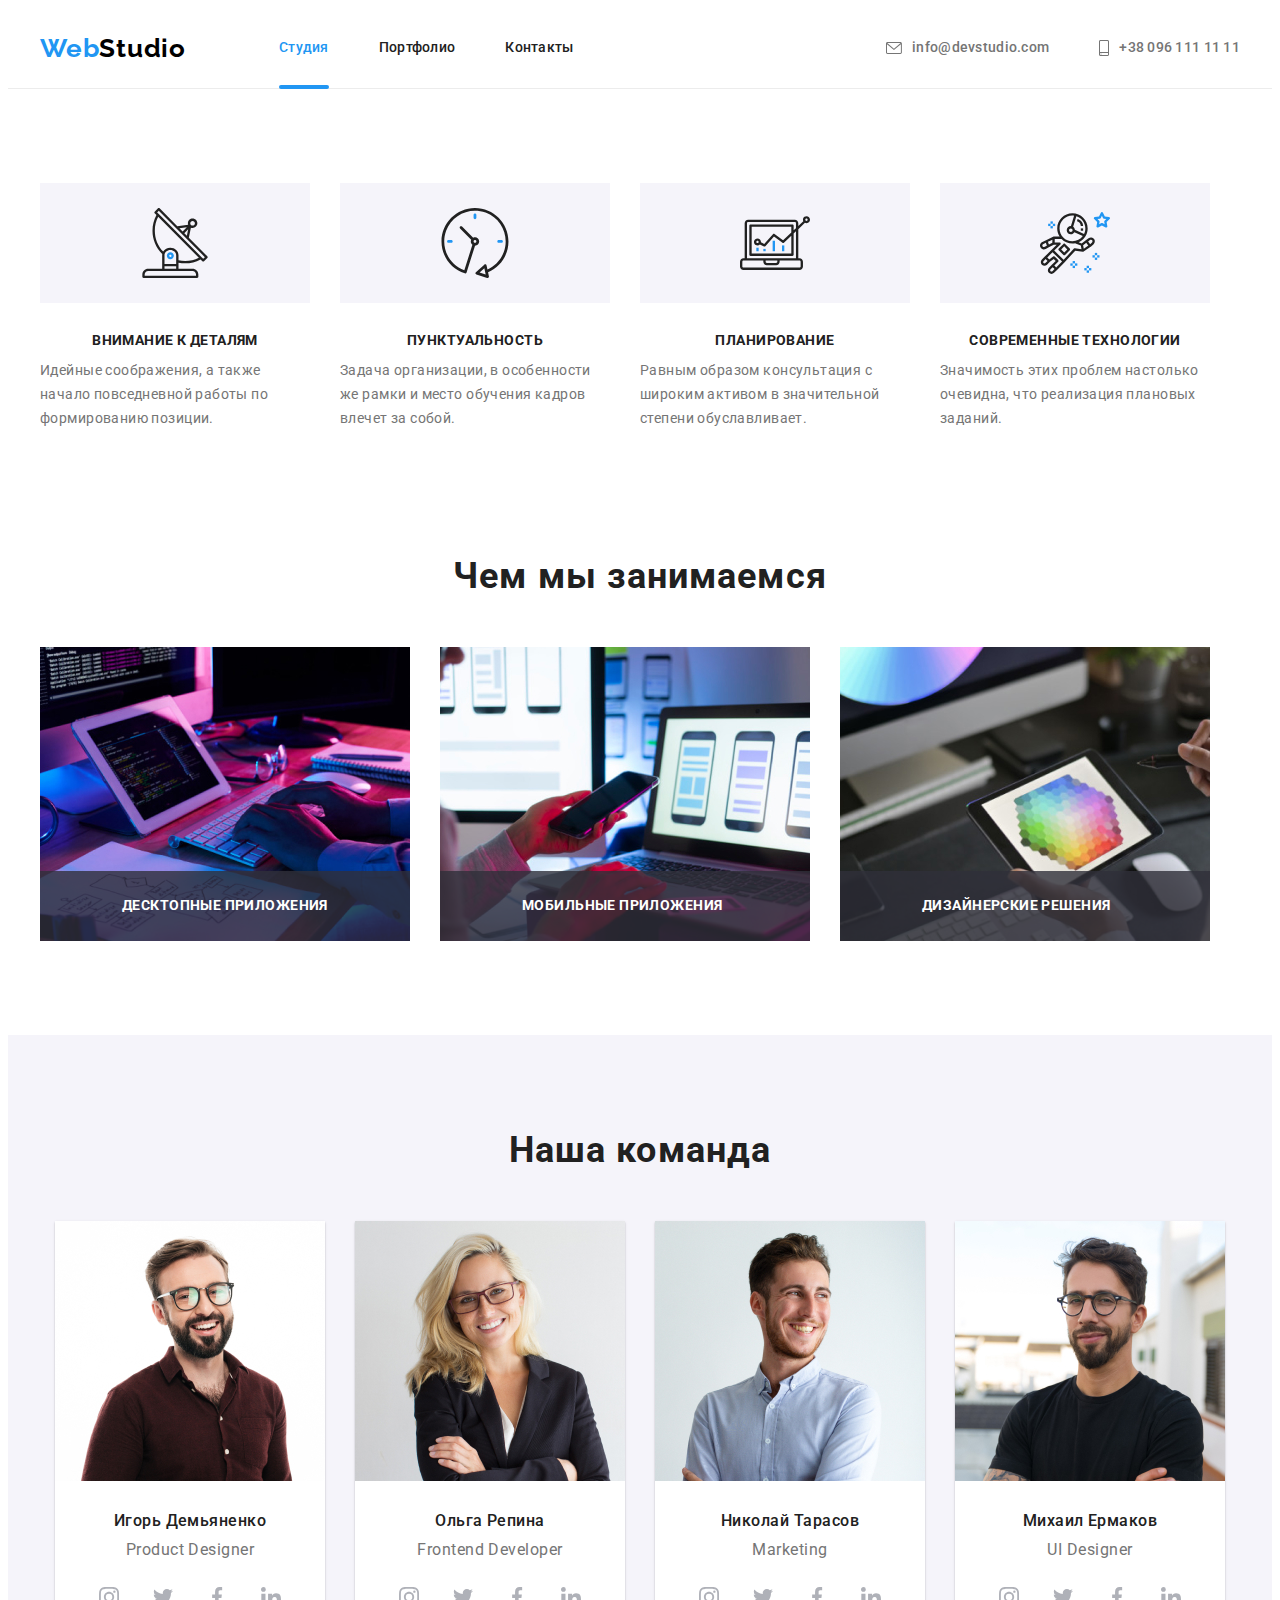
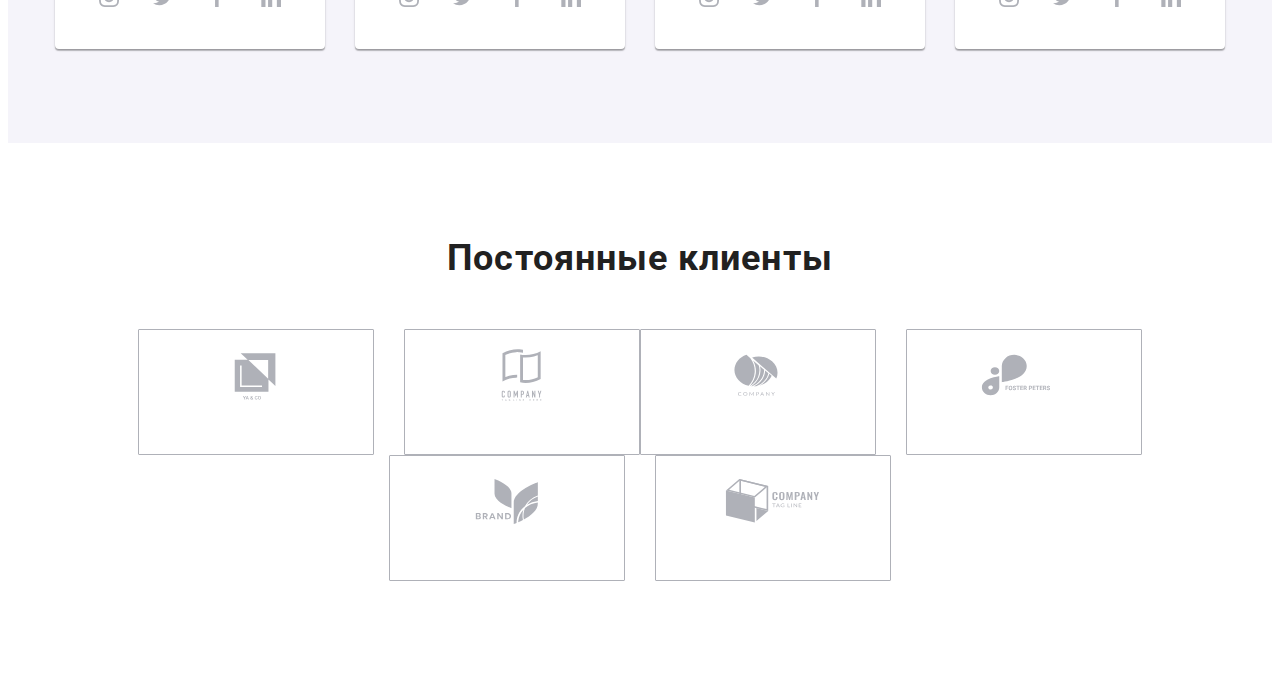
==== index.html @ 305ff162 "Адаптую секцію regular-customers" ====
<!DOCTYPE html>
<html lang="ru">
  <head>
    <meta charset="UTF-8" />
    <meta http-equiv="X-UA-Compatible" content="IE=edge" />
    <meta name="viewport" content="width=device-width, initial-scale=1.0" />
    <title>Студия</title>

    <!--Fonts-->
    <link rel="preconnect" href="https://fonts.googleapis.com" />
    <link rel="preconnect" href="https://fonts.gstatic.com" crossorigin />
    <link
      href="https://fonts.googleapis.com/css2?family=Raleway:wght@700&family=Roboto:wght@400;500;700;900&display=swap"
      rel="stylesheet"
    />

    <!--Normalize-->
    <link
      rel="stylesheet"
      href="https://cdnjs.cloudflare.com/ajax/libs/modern-normalize/1.1.0/modern-normalize.min.css"
      integrity="sha512-wpPYUAdjBVSE4KJnH1VR1HeZfpl1ub8YT/NKx4PuQ5NmX2tKuGu6U/JRp5y+Y8XG2tV+wKQpNHVUX03MfMFn9Q=="
      crossorigin="anonymous"
      referrerpolicy="no-referrer"
    />

    <!--Styles-->
       <link rel="stylesheet" href="./css/main.min.css">
    <!-- <link rel="stylesheet" href="./css/styles.css" /> -->
  </head>

  <body>
    <!--Шапка сайта-->
    <header class="header">
      <div class="container header__container">
        <a class="site-logo" href="./index.html"><span class="site-logo__web">Web</span>Studio</a>
        <nav class="navigation-list">

          <!-- Site nav list -->
          <ul class="site-nav list">
            <li class="site-nav__item">
              <a class="link site-nav__link site-nav__link--studio  current" href="">Студия</a>
            </li>
            <li class="link site-nav__item">
              <a class="site-nav__link" href="./portfolio.html">Портфолио</a>
            </li>
            <li class="link site-nav__item">
              <a class="site-nav__link" href="">Контакты</a>
            </li>
          </ul>
        </nav>

        <!-- Виклик мобільної кнопки бургер -->
        <button type="button" class="mobile-menu-btn" data-menu-open>
          <svg class="mobile-menu-btn-icon" width="40" height="40">
          <use href="./images/svg-icon/form-icon/form-sprite.svg#icon-menu-mobile">
          </use>
          </svg>
        </button>

<!-- Мобільна кнопка бургер -->
<div class="mobile-menu" data-menu>
  <div class="container mobile-menu-container">
    <button type="button" class="mobile-menu__close-btn" data-menu-close>
      <svg class="mobile-menu__close-icon" width="40" height="40">
        <use href="./images/svg-icon/form-icon/form-sprite.svg#icon-close"></use>
      </svg>
    </button>

    <!-- Посилання на сторінку -->
    <ul class="list mobile-menu__list">
      <li class="mobile-menu__item">
        <a href="./index.html" class="link mobile-menu__link">Студия</a>
      </li>
      <li class="mobile-menu__item">
        <a href="./portfolio.html" class="link mobile-menu__link">Портфолио</a>
      </li>
      <li class="mobile-menu__item">
        <a href="#" class="link mobile-menu__link">Контакты</a>
      </li>
    </ul>

    <!--  Посилання - Контакти -->
    <ul class="list mobile-menu__contact-list">
      <li class="link mobile-menu__contact-item">
        <a class="mobile-menu__tel-link" href="tel:+380961111111">+38 096 111 11 11</a>
      </li>
      <li class="link mobile-menu__contact-item">
        <a class="mobile-menu__mail-link" href="mailto:info@devstudio.com">info@devstudio.com</a>
      </li>
    </ul>

    <!-- Посилання на соціальні мережі -->
    <ul class="list mobile-menu__social-list">
      <li class="mobile-menu__social-item">
        <a href="#" class="link mobile-menu__social-link">Instagram</a>
      </li>
      <li class="mobile-menu__social-item">
        <a href="#" class="link mobile-menu__social-link">Twitter</a>
      </li>
      <li class="mobile-menu__social-item">
        <a href="#" class="link mobile-menu__social-link">Facebook</a>
      </li>
      <li class="mobile-menu__social-item">
        <a href="#" class="link mobile-menu__social-link">LinkedIn</a>
      </li>
    </ul>
  </div>
</div>

<!-- Auth nav list -->
        <ul class="auth-nav list">
          <li class="auth-nav__item-mail">
            <a class="auth-nav__link" href="mailto:info@devstudio.com">
              <svg class="auth-nav__icon" width="16" height="12">
                <use href="./images/svg-icon/icons/sprite.svg#icon-envelope"></use>
              </svg>
              info@devstudio.com
            </a>
          </li>
          <li class="auth-nav__item-tel">
            <a class="auth-nav__link" href="tel:+380961111111">
              <svg class="auth-nav__icon" width="10" height="16">
                <use href="./images/svg-icon/icons/sprite.svg#icon-smartphone"></use>
              </svg>
              +38 096 111 11 11</a
            >
          </li>
        </ul>
      </div>
         </header>

    <main>
      <!--Эффективные решения для вашего бизнеса-->
      <!-- <section class="hero hero-overlay">
        <div class="container">
          <h1 class="hero-head">Эффективные решения для вашего бизнеса</h1>
          <button class="buttom-order" type="button" data-modal-open>Заказать услугу</button>
          <div class="backdrop is-hidden" data-modal>
            <div class="modal-wrapper">
              <button class="modal-btn" data-modal-close>
                <svg
                  class="modal-btn-focus"
                  xmlns="http://www.w3.org/2000/svg"
                  viewbox="0 0 320 512"
                  width="18"
                  height="18"
                >
                  <path
                    d="M310.6 361.4c12.5 12.5 12.5 32.75 0 45.25C304.4 412.9 296.2 416 288 416s-16.38-3.125-22.62-9.375L160 301.3L54.63 406.6C48.38 412.9 40.19 416 32 416S15.63 412.9 9.375 406.6c-12.5-12.5-12.5-32.75 0-45.25l105.4-105.4L9.375 150.6c-12.5-12.5-12.5-32.75 0-45.25s32.75-12.5 45.25 0L160 210.8l105.4-105.4c12.5-12.5 32.75-12.5 45.25 0s12.5 32.75 0 45.25l-105.4 105.4L310.6 361.4z"
                  />
                </svg>
              </button>

              
              <strong class="form-head"> Оставьте свои данные, мы вам перезвоним </strong>
              <form class="modal-form">
              <label class="form-modal-group">
                  <span class="form-modal-label">Имя</span>
                  <input
                    class="form-modal-input"
                    type="text"
                    placeholder=""
                    minlength="3"
                    name="user-name"
                  />
                  <span class="warning">
                    Имя должно состять минимум из 3 символов
                    <svg class="warning-icon" width="15" height="15">
                      <use href=".//images/svg-icon/form-icon/form-sprite.svg#icon-warning"></use>
                    </svg>
                  </span>
                  <span class="error">
                    Вы ввели не коректные данныее
                    <svg class="error-icon" width="15" height="15">
                      <use href=".//images/svg-icon/form-icon/form-sprite.svg#icon-error"></use>
                    </svg>
                  </span>
                  <svg class="form-modal-icon" width="18" height="18">
                    <use href=".//images/svg-icon/form-icon/form-sprite.svg#icon-person"></use>
                  </svg>
                </label>

                <label class="form-modal-group">
                  <span class="form-modal-label">Телефон</span>
                  <input
                    class="form-modal-input"
                    type="tel"
                    id="user-tel"
                    placeholder=""
                    minlength="12"
                    name="user-tel"
                  />
                  <span class="warning">
                    Введите номер телефона в формате +38 099 123 45 67
                    <svg class="warning-icon" width="15" height="15">
                      <use href=".//images/svg-icon/form-icon/form-sprite.svg#icon-warning"></use>
                    </svg>
                  </span>
                  <span class="error">
                    Вы ввели не коректные данныее
                    <svg class="error-icon" width="15" height="15">
                      <use href=".//images/svg-icon/form-icon/form-sprite.svg#icon-error"></use>
                    </svg>
                  </span>
                  <svg class="form-modal-icon" width="18" height="18">
                    <use href=".//images/svg-icon/form-icon/form-sprite.svg#icon-phone"></use>
                  </svg>
                </label>

                <label class="form-modal-group">
                  <span class="form-modal-label">Почта</span>
                  <input
                    class="form-modal-input"
                    type="email"
                    id="user-email"
                    placeholder=""
                    minlength="5"
                    name="user-email"
                  />
                  <span class="warning">
                    Введите email в формате name@gmail.com
                    <svg class="warning-icon" width="15" height="15">
                      <use href=".//images/svg-icon/form-icon/form-sprite.svg#icon-warning"></use>
                    </svg>
                  </span>
                  <span class="error">
                    Вы ввели не коректные данныее
                    <svg class="error-icon" width="15" height="15">
                      <use href=".//images/svg-icon/form-icon/form-sprite.svg#icon-error"></use>
                    </svg>
                  </span>
                  <svg class="form-modal-icon" width="18" height="18">
                    <use href=".//images/svg-icon/form-icon/form-sprite.svg#icon-email"></use>
                  </svg>
                </label>

                
              <label class="form-modal-group form-modal-group-coment">
                  <span class="form-modal-label">Комментарий</span>
                  <textarea
                    class="form-message"
                    name="form-message"
                    id="user-message"
                    cols="30"
                    rows="3"
                    placeholder="Введите текст"
                  ></textarea>
                </label>

               
                <label class="form-policy-group">
                  <input class="checkbox vissual-hidden" type="checkbox" />
                  <span class="custom-checkbox">
                    <svg class="custom-checkbox-icon" width="16" height="15">
                      <use href=".//images/svg-icon/form-icon/form-sprite.svg#icon-check"></use>
                    </svg>
                  </span>
                  <span class="form-policy-desc">
                    Соглашаюсь с рассылкой и принимаю
                    <a class="form-policy-link" href=""> Условия договора </a>
                  </span>
                </label>

                
                <button class="buttom-order submit-btn" type="submit">Oтправить</button>
              </form>
            </div>
          </div>
        </div>
      </section>  -->

      <!--Особенности-->
      <section class="section peculiarities-section">
        <div class="container">
          <h2 class="head vissual-hidden">Особенности</h2>
          <ul class="list peculiarities-list">
            <li class="peculiarties-list-box icon-antenna">
              <h3 class="peculiarities-title">Внимание к деталям</h3>
              <p class="peculiarities-text">
                Идейные соображения, а также начало повседневной работы по формированию позиции.
              </p>
            </li>
            <li class="peculiarties-list-box icon-clock">
              <h3 class="peculiarities-title">Пунктуальность</h3>
              <p class="peculiarities-text">
                Задача организации, в особенности же рамки и место обучения кадров влечет за собой.
              </p>
            </li>
            <li class="peculiarties-list-box icon-diagram">
              <h3 class="peculiarities-title">Планирование</h3>
              <p class="peculiarities-text">
                Равным образом консультация с широким активом в значительной степени обуславливает.
              </p>
            </li>
            <li class="peculiarties-list-box icon-astronaut">
              <h3 class="peculiarities-title">Современные технологии</h3>
              <p class="peculiarities-text">
                Значимость этих проблем настолько очевидна, что реализация плановых заданий.
              </p>
            </li>
          </ul>
        </div>
      </section>

      <!--Чем мы занимаемся-->
      <section class="section what-we-do">
        <div class="container">
          <h2 class="our-team__head">Чем мы занимаемся</h2>
          <ul class="list section-what-we-do">
            <li class="section-what-we-do-list">
              <picture>
                <source 
                srcset="./images/img1-deck.jpg 1x, ./images/img1@2x-deck.jpg 2x" 
                media="(min-width: 1200px)"
                />
                <img class="" src="./images/img1-deck.jpg" alt="Верстка" width="370" height="294" />
              </picture>
              <p class="list-description">Десктопные приложения</p>
            </li>
            <li class="section-what-we-do-list">
              <picture>
                <source 
                srcset="./images/img2-deck.jpg 1x, ./images/img2@2x-deck.jpg 2x" 
                media="(min-width: 1200px)"
                />
              <img src="./images/img2-deck.jpg" alt="Оптимизация" width="370" height="294" />
            </picture>
              <p class="list-description">Мобильные приложения</p>
            </li>
            <li class="section-what-we-do-list">
              <picture>
                <source 
                srcset="./images/img3-deck.jpg 1x, ./images/img3@2x-deck.jpg 2x" 
                media="(min-width: 1200px)"
                />
              <img src="./images/img3-deck.jpg" alt="Дизайн" width="370" height="294" />
            </picture>
              <p class="list-description">Дизайнерские решения</p>
            </li>
          </ul>
        </div>
      </section>

      <!-- Наша команда -->
      <section class="our-team section">
        <div class="container">
          <h2 class="our-team__head">Наша команда</h2>
          <ul class="list our-team__list">
            <li class="our-team__surnames">
              <picture>
                <source 
                srcset="./images/demianenko-deck.jpg 1x, ./images/demianenko@2x-deck.jpg 2x" 
                media="(min-width: 1200px)"
                />
                <source 
                srcset="./images/demianenko-tablet.jpg 1x, ./images/demianenko@2x-tablet.jpg 2x" 
                media="(min-width: 768px)"
                />
                <source 
                srcset="./images/demianenko-mobile.jpg, ./images/demianenko@2x-mobile.jpg 2x" 
                media="(max-width: 767px)"
                />
              <img src="./images/demianenko-deck.jpg" alt="Игорь Демьяненко" width="270" height="260" />
            </picture>
              <div class="our-team__box">
                <h3 class="our-team__full-name">Игорь Демьяненко</h3>
                <p class="our-team__position" lang="en">Product Designer</p>
                <ul class="socials__list list">
                  <li class="socials__item link">
                    <a
                      class="social__link"
                      href="http://www.instagram.com"
                      target="_blank"
                      rel="noopener noreferrer"
                      aria-label="instagram icon"
                    >
                      <svg class="socials__icon" width="20" height="20">
                        <use href="./images/svg-icon/icons/sprite.svg#icon-instagram"></use>
                      </svg>
                    </a>
                  </li>
                  <li class="socials__item link">
                    <a
                      class="social__link"
                      href="http://twitter.com"
                      target="_blank"
                      rel="noopener noreferrer"
                      aria-label="twitter icon"
                    >
                      <svg class="socials__icon" width="20" height="20">
                        <use href="./images/svg-icon/icons/sprite.svg#icon-twitter"></use>
                      </svg>
                    </a>
                  </li>
                  <li class="socials__item link">
                    <a
                      class="social__link"
                      href="http://www.facebook.com"
                      target="_blank"
                      rel="noopener noreferrer"
                      aria-label="facebook icon"
                    >
                      <svg class="socials__icon" width="20" height="20">
                        <use href="./images/svg-icon/icons/sprite.svg#icon-facebook"></use>
                      </svg>
                    </a>
                  </li>
                  <li class="socials__item link">
                    <a
                      class="social__link"
                      href="http://www.linkedin.com"
                      target="_blank"
                      rel="noopener noreferrer"
                      aria-label="linkedinn icon"
                    >
                      <svg class="socials__icon" width="20" height="20">
                        <use href="./images/svg-icon/icons/sprite.svg#icon-linkedin"></use>
                      </svg>
                    </a>
                  </li>
                </ul>
              </div>
            </li>
            <li class="our-team__surnames">
              <picture>
                <source 
                srcset="./images/repina-deck.jpg 1x, ./images/repina@2x-deck.jpg 2x" 
                media="(min-width: 1200px)"
                />
                <source 
                srcset="./images/repina-tablet.jpg 1x, ./images/repina@2x-tablet.jpg 2x" 
                media="(min-width: 768px)"
                />
                <source 
                srcset="./images/repina-mobile.jpg, ./images/repina@2x-mobile.jpg 2x" 
                media="(max-width: 767px)"
                />
              <img src="./images/repina-deck.jpg" alt="Ольга Репина" width="270" height="260" />
            </picture>
              <div class="our-team__box">
                <h3 class="our-team__full-name">Ольга Репина</h3>
                <p class="our-team__position" lang="en">Frontend Developer</p>
                <ul class="socials__list list">
                  <li class="socials__item link">
                    <a
                      class="social__link"
                      href="http://www.instagram.com"
                      target="_blank"
                      rel="noopener noreferrer"
                      aria-label="instagram icon"
                    >
                      <svg class="socials__icon" width="20" height="20">
                        <use href="./images/svg-icon/icons/sprite.svg#icon-instagram"></use>
                      </svg>
                    </a>
                  </li>
                  <li class="socials__item link">
                    <a
                      class="social__link"
                      href="http://twitter.com"
                      target="_blank"
                      rel="noopener noreferrer"
                      aria-label="twitter icon"
                    >
                      <svg class="socials__icon" width="20" height="20">
                        <use href="./images/svg-icon/icons/sprite.svg#icon-twitter"></use>
                      </svg>
                    </a>
                  </li>
                  <li class="socials__item link">
                    <a
                      class="social__link"
                      href="http://www.facebook.com"
                      target="_blank"
                      rel="noopener noreferrer"
                      aria-label="facebook icon"
                    >
                      <svg class="socials__icon" width="20" height="20">
                        <use href="./images/svg-icon/icons/sprite.svg#icon-facebook"></use>
                      </svg>
                    </a>
                  </li>
                  <li class="socials__item link">
                    <a
                      class="social__link"
                      href="http://www.linkedin.com"
                      target="_blank"
                      rel="noopener noreferrer"
                      aria-label="linkedinn icon"
                    >
                      <svg class="socials__icon" width="20" height="20">
                        <use href="./images/svg-icon/icons/sprite.svg#icon-linkedin"></use>
                      </svg>
                    </a>
                  </li>
                </ul>
              </div>
            </li>
            <li class="our-team__surnames">
              <picture>
                <source 
                srcset="./images/tarasov-deck.jpg 1x, ./images/tarasov@2x-deck.jpg 2x" 
                media="(min-width: 1200px)"
                />
                <source 
                srcset="./images/tarasov-tablet.jpg 1x, ./images/tarasov@2x-tablet.jpg 2x" 
                media="(min-width: 768px)"
                />
                <source 
                srcset="./images/tarasov-mobile.jpg, ./images/tarasov@2x-mobile.jpg 2x" 
                media="(max-width: 767px)"
                />
              <img src="./images/tarasov-deck.jpg" alt="Николай Тарасов" width="270" height="260" />
            </picture>
              <div class="our-team__box">
                <h3 class="our-team__full-name">Николай Тарасов</h3>
                <p class="our-team__position" lang="en">Marketing</p>
                <ul class="socials__list list">
                  <li class="socials__item link">
                    <a
                      class="social__link"
                      href="http://www.instagram.com"
                      target="_blank"
                      rel="noopener noreferrer"
                      aria-label="instagram icon"
                    >
                      <svg class="socials__icon" width="20" height="20">
                        <use href="./images/svg-icon/icons/sprite.svg#icon-instagram"></use>
                      </svg>
                    </a>
                  </li>
                  <li class="socials__item link">
                    <a
                      class="social__link"
                      href="http://twitter.com"
                      target="_blank"
                      rel="noopener noreferrer"
                      aria-label="twitter icon"
                    >
                      <svg class="socials__icon" width="20" height="20">
                        <use href="./images/svg-icon/icons/sprite.svg#icon-twitter"></use>
                      </svg>
                    </a>
                  </li>
                  <li class="socials__item link">
                    <a
                      class="social__link"
                      href="http://www.facebook.com"
                      target="_blank"
                      rel="noopener noreferrer"
                      aria-label="facebook icon"
                    >
                      <svg class="socials__icon" width="20" height="20">
                        <use href="./images/svg-icon/icons/sprite.svg#icon-facebook"></use>
                      </svg>
                    </a>
                  </li>
                  <li class="socials__item link">
                    <a
                      class="social__link"
                      href="http://www.linkedin.com"
                      target="_blank"
                      rel="noopener noreferrer"
                      aria-label="linkedinn icon"
                    >
                      <svg class="socials__icon" width="20" height="20">
                        <use href="./images/svg-icon/icons/sprite.svg#icon-linkedin"></use>
                      </svg>
                    </a>
                  </li>
                </ul>
              </div>
            </li>
            <li class="our-team__surnames">
              <picture>
                <source 
                srcset="./images/ermakov-deck.jpg 1x, ./images/ermakov@2x-deck.jpg 2x" 
                media="(min-width: 1200px)"
                />
                <source 
                srcset="./images/ermakov-tablet.jpg 1x, ./images/ermakov@2x-tablet.jpg 2x" 
                media="(min-width: 768px)"
                />
                <source 
                srcset="./images/ermakov-mobile.jpg, ./images/ermakov@2x-mobile.jpg 2x" 
                media="(max-width: 767px)"
                />
              <img src="./images/ermakov-deck.jpg" alt="Михаил Ермаков" width="270" height="260" />
            </picture>
              <div class="our-team__box">
                <h3 class="our-team__full-name">Михаил Ермаков</h3>
                <p class="our-team__position" lang="en">UI Designer</p>
                <ul class="socials__list list">
                  <li class="socials__item link">
                    <a
                      class="social__link"
                      href="http://www.instagram.com"
                      target="_blank"
                      rel="noopener noreferrer"
                      aria-label="instagram icon"
                    >
                      <svg class="socials__icon" width="20" height="20">
                        <use href="./images/svg-icon/icons/sprite.svg#icon-instagram"></use>
                      </svg>
                    </a>
                  </li>
                  <li class="socials__item link">
                    <a
                      class="social__link"
                      href="http://twitter.com"
                      target="_blank"
                      rel="noopener noreferrer"
                      aria-label="twitter icon"
                    >
                      <svg class="socials__icon" width="20" height="20">
                        <use href="./images/svg-icon/icons/sprite.svg#icon-twitter"></use>
                      </svg>
                    </a>
                  </li>
                  <li class="socials__item link">
                    <a
                      class="social__link"
                      href="http://www.facebook.com"
                      target="_blank"
                      rel="noopener noreferrer"
                      aria-label="facebook icon"
                    >
                      <svg class="socials__icon" width="20" height="20">
                        <use href="./images/svg-icon/icons/sprite.svg#icon-facebook"></use>
                      </svg>
                    </a>
                  </li>
                  <li class="socials__item link">
                    <a
                      class="social__link"
                      href="http://www.linkedin.com"
                      target="_blank"
                      rel="noopener noreferrer"
                      aria-label="linkedinn icon"
                    >
                      <svg class="socials__icon" width="20" height="20">
                        <use href="./images/svg-icon/icons/sprite.svg#icon-linkedin"></use>
                      </svg>
                    </a>
                  </li>
                </ul>
              </div>
            </li>
          </ul>
        </div>
      </section>

      <!-- Постоянные клиенты -->
       <section class="section"> 
        <div class="container">
          <h2 class="regular-customers-head">Постоянные клиенты</h2>
          <ul class="regular-customers-list list">
            <li class="regular-customers-item">
              <a
                class="regular-customers-link"
                href="http://www.ya&co.com"
                target="_blank"
                rel="noopener noreferrer"
                aria-label="ya&co company icon"
              >
                <svg class="regular-customers-icon" width="106" height="60">
                  <use href="./images/svg-icon/icons/sprite.svg#icon-logo-yaco"></use>
                </svg>
              </a>
            </li>
            <li class="regular-customers-item">
              <a
                class="regular-customers-link"
                href="http://www.farline.com"
                target="_blank"
                rel="noopener noreferrer"
                aria-label="farline company icon"
              >
                <svg class="regular-customers-icon" width="106" height="60">
                  <use href="./images/svg-icon/icons/sprite.svg#icon-logo-company-fagline"></use>
                </svg>
              </a>
            </li>
            <li class="regular-customers-item">
              <a
                class="regular-customers-link"
                href="http://www.company.com"
                target="_blank"
                rel="noopener noreferrer"
                aria-label="company icon"
              >
                <svg class="regular-customers-icon" width="106" height="60">
                  <use href="./images/svg-icon/icons/sprite.svg#icon-logo-company"></use>
                </svg>
              </a>
            </li>
            <li class="regular-customers-item">
              <a
                class="regular-customers-link"
                href="http://www.foster.com"
                target="_blank"
                rel="noopener noreferrer"
                aria-label="foster peters company icon"
              >
                <svg class="regular-customers-icon" width="106" height="60">
                  <use href="./images/svg-icon/icons/sprite.svg#icon-logo-foster-petrs"></use>
                </svg>
              </a>
            </li>
            <li class="regular-customers-item">
              <a
                class="regular-customers-link"
                href="http://www.brand.com"
                target="_blank"
                rel="noopener noreferrer"
                aria-label="brand company icon"
              >
                <svg class="regular-customers-icon" width="106" height="60">
                  <use href="./images/svg-icon/icons/sprite.svg#icon-logo-brand"></use>
                </svg>
              </a>
            </li>
            <li class="regular-customers-item">
              <a
                class="regular-customers-link"
                href="http://www.tag-line.com"
                target="_blank"
                rel="noopener noreferrer"
                aria-label="tag line company icon"
              >
                <svg class="regular-customers-icon" width="106" height="60">
                  <use href="./images/svg-icon/icons/sprite.svg#icon-logo-tag-line"></use>
                </svg>
              </a>
            </li>
          </ul>
        </div>
      </section>
    </main>

    <!--Footer-->
    <!-- <footer class="footer">
      <div class="container footer__container">
        <div class="footer__right">
          <a class="site-logo site-logo__footer" href="./index.html"
            ><span class="site-logo__web">Web</span><span class="site-logo__studio">Studio</span></a
          >
          <address class="address-section">
            <p class="address__text">г. Киев, пр-т Леси Украинки, 26</p>
            <ul class="address__list list">
              <li class="address__item--footer">
                <a class="address__link" href="mailto:info@example.com">info@example.com</a>
              </li>
              <li class="address__item--footer">
                <a class="address__link" href="tel:+380991111111">+38 099 111 11 11</a>
              </li>
            </ul>
          </address>
        </div>

        <div class="footer__left">
          <h3 class="join__head">Присоединяйтесь</h3>
          <ul class="list join__list">
            <li class="join__item link">
              <a
                class="join__link"
                href="http://www.instagram.com"
                target="_blank"
                rel="noopener noreferrer"
                aria-label="instagram icon"
              >
                <svg class="join__icon" width="20" height="20">
                  <use href="./images/svg-icon/icons/sprite.svg#icon-instagram"></use>
                </svg>
              </a>
            </li>
            <li class="join__item link">
              <a
                class="join__link"
                href="http://twitter.com"
                target="_blank"
                rel="noopener noreferrer"
                aria-label="twitter icon"
              >
                <svg class="join__icon" width="20" height="20">
                  <use href="./images/svg-icon/icons/sprite.svg#icon-twitter"></use>
                </svg>
              </a>
            </li>
            <li class="join__item link">
              <a
                class="join__link"
                href="http://www.facebook.com"
                target="_blank"
                rel="noopener noreferrer"
                aria-label="facebook icon"
              >
                <svg class="join__icon" width="20" height="20">
                  <use href="./images/svg-icon/icons/sprite.svg#icon-facebook"></use>
                </svg>
              </a>
            </li>
            <li class="join__item link">
              <a
                class="join__link"
                href="http://www.linkedin.com"
                target="_blank"
                rel="noopener noreferrer"
                aria-label="linkedinn icon"
              >
                <svg class="join__icon" width="20" height="20">
                  <use href="./images/svg-icon/icons/sprite.svg#icon-linkedin"></use>
                </svg>
              </a>
            </li>
          </ul>
        </div>

        <div class="contact-form">
          <p class="contact-form__name">Подпишитесь на рассылку</p>
          <form class="contact-form__form" name="footer-contact-form">
            <label class="contact-form__group">
              <input
                class="contact-form__input"
                type="email"
                id="footer-user-name"
                name="footer-user-name"
                placeholder="E-mail"
              />
            </label>
            <button class="contact-form__buttom" type="submit">
              Подписаться
              <svg class="contact-form__icon" width="24" height="24">
                <use href=".//images/svg-icon/form-icon/form-sprite.svg#icon-iconsend"></use>
              </svg>
            </button>
          </form>
        </div>
      </div>
    </footer> -->

    <script src="./js/modal.js"></script>
    <script src="./js/menu.js"></script>
  </body>
</html>
---- css/main.min.css ----
:root{--main-font: "Roboto", sans-serif;--secondary-font: "Raleway", sans-serif;--accent-color: #2196f3;--duration: 250ms;--timing-function: cubic-bezier(0.4, 0, 0.2, 1);--gallery-list-gap: 30px}.vissual-hidden{position:absolute;white-space:nowrap;width:1px;height:1px;overflow:hidden;border:0;padding:0;margin:-1px;clip:rect(0 0 0 0);-webkit-clip-path:inset(50%);clip-path:inset(50%)}body{background:#ffffff;font-family:var(--main-font);color:#212121}.section{padding-top:60px;padding-bottom:60px}@media screen and (min-width: 1200px){.section{padding-top:94px;padding-bottom:94px}}img{display:block;max-width:100%;height:auto}.list{list-style:none;margin:0;padding:0}.link{text-decoration:none}h1,h2,h3,p{margin:0}ul,ol{margin:0;padding:0}img{display:block;max-width:100%;height:auto}.container{padding-left:15px;padding-right:15px;margin-left:auto;margin-right:auto}@media screen and (min-width: 480px){.container{width:480px}}@media screen and (min-width: 768px){.container{width:768px}}@media screen and (min-width: 1200px){.container{width:1200px}}.buttom-order{font-weight:700;font-size:16px;line-height:1.87;letter-spacing:0.06em;color:#ffffff;background:#2196f3;-webkit-box-shadow:0px 4px 4px rgba(0,0,0,0.15);box-shadow:0px 4px 4px rgba(0,0,0,0.15);border-radius:4px;cursor:pointer;padding:10px 32px;margin-right:auto;margin-left:auto;margin-top:30px;min-width:200px;min-height:50px;max-width:220px;border:none}.buttom-order:hover,.buttom-order:focus{background-color:#188ce8;-webkit-transition:-webkit-transform var(--duration) var(--timing-function);transition:-webkit-transform var(--duration) var(--timing-function);transition:transform var(--duration) var(--timing-function);transition:transform var(--duration) var(--timing-function), -webkit-transform var(--duration) var(--timing-function)}.socials__list{display:-webkit-box;display:-ms-flexbox;display:flex;-webkit-box-pack:center;-ms-flex-pack:center;justify-content:center;-webkit-box-align:center;-ms-flex-align:center;align-items:center}.social__link{width:44px;height:44px;background-color:#ffffff;border-radius:50%;display:-webkit-box;display:-ms-flexbox;display:flex;-webkit-box-align:center;-ms-flex-align:center;align-items:center;-webkit-box-pack:center;-ms-flex-pack:center;justify-content:center;-webkit-transition:background-color var(--duration) var(--timing-function);transition:background-color var(--duration) var(--timing-function)}.social__link:hover,.social__link:focus{background-color:#2196f3;-webkit-transition:background-color var(--duration) var(--timing-function);transition:background-color var(--duration) var(--timing-function)}.social__link:hover .socials__icon,.social__link:focus .socials__icon{fill:#ffffff;-webkit-transition:fill var(--duration) var(--timing-function);transition:fill var(--duration) var(--timing-function)}.socials__item{margin-right:10px}.socials__item:last-child{margin-right:0}.socials__icon{fill:#afb1b8}.site-logo{font-family:var(--secondary-font);font-weight:700;font-size:26px;line-height:1.19;letter-spacing:0.03em;color:#000000;text-decoration:none}.site-logo__web{color:#2196f3}.site-logo__studio{font-weight:700;font-size:26px;line-height:1.19;letter-spacing:0.03em;color:#ffffff}@media screen and (min-width: 768px){.site-logo{margin-right:88px}}@media screen and (min-width: 1200px){.site-logo{margin-right:93px}.site-logo__footer{margin-right:0;margin-bottom:20px;display:block}}.backdrop{position:fixed;background-color:rgba(0,0,0,0.2);width:100%;height:100%;top:0;left:0;-webkit-transition:opacity var(--duration) var(--timing-function),visibility var(--duration) var(--timing-function);transition:opacity var(--duration) var(--timing-function),visibility var(--duration) var(--timing-function);z-index:3}.backdrop.is-hidden{opacity:0;pointer-events:none;visibility:hidden}.modal-wrapper{position:absolute;background-color:#ffffff;width:528px;height:581px;padding:40px;border-radius:4px;-webkit-transform:translate(-50%, -50%);transform:translate(-50%, -50%);-webkit-box-shadow:0px 1px 3px rgba(0,0,0,0.12),0px 1px 1px rgba(0,0,0,0.14),0px 2px 1px rgba(0,0,0,0.2);box-shadow:0px 1px 3px rgba(0,0,0,0.12),0px 1px 1px rgba(0,0,0,0.14),0px 2px 1px rgba(0,0,0,0.2);left:50%;top:50%;-webkit-transform:translate(-50%, -50%) scale(1);transform:translate(-50%, -50%) scale(1);-webkit-transition:-webkit-transform var(--duration) var(--timing-function);transition:-webkit-transform var(--duration) var(--timing-function);transition:transform var(--duration) var(--timing-function);transition:transform var(--duration) var(--timing-function), -webkit-transform var(--duration) var(--timing-function)}.modal-btn{position:absolute;top:8px;right:8px;cursor:pointer;border:1px solid rgba(0,0,0,0.1);border-radius:50%;background:#ffffff;width:30px;height:30px;display:-webkit-box;display:-ms-flexbox;display:flex;-webkit-box-align:center;-ms-flex-align:center;align-items:center;-webkit-box-pack:center;-ms-flex-pack:center;justify-content:center;padding:0}.modal-btn:hover .modal-btn-focus,.modal-btn:focus .modal-btn-focus{fill:#2196f3}.modal-form{text-align:left;margin-top:0em}.form-head{font-weight:700;font-size:20px;line-height:1.15;text-align:center;letter-spacing:0.03em;color:#212121;margin-bottom:12px;display:block}.form-modal-group{display:block;margin-bottom:10px;position:relative}.form-modal-group:hover .form-modal-icon,.form-modal-group:focus .form-modal-icon{cursor:pointer;fill:#2196f3;-webkit-transition:fill var(--duration) var(--timing-function);transition:fill var(--duration) var(--timing-function)}.form-modal-group:focus-within .form-modal-icon{fill:var(--accent-color)}.form-modal-group:hover .form-message,.form-modal-group:focus .form-message{border:1px solid #2196f3;-webkit-transition:border-color var(--duration) var(--timing-function);transition:border-color var(--duration) var(--timing-function)}.form-modal-group:hover .form-message::-webkit-input-placeholder,.form-modal-group:focus .form-message::-webkit-input-placeholder{font-weight:400;font-size:14px;line-height:1.14;letter-spacing:0.01em;color:rgba(117,117,117,0.5);-webkit-transition:var(--duration) var(--timing-function);transition:var(--duration) var(--timing-function)}.form-modal-group:hover .form-message:-ms-input-placeholder,.form-modal-group:focus .form-message:-ms-input-placeholder{font-weight:400;font-size:14px;line-height:1.14;letter-spacing:0.01em;color:rgba(117,117,117,0.5);-webkit-transition:var(--duration) var(--timing-function);transition:var(--duration) var(--timing-function)}.form-modal-group:hover .form-message::-ms-input-placeholder,.form-modal-group:focus .form-message::-ms-input-placeholder{font-weight:400;font-size:14px;line-height:1.14;letter-spacing:0.01em;color:rgba(117,117,117,0.5);-webkit-transition:var(--duration) var(--timing-function);transition:var(--duration) var(--timing-function)}.form-modal-group:hover .form-message::placeholder,.form-modal-group:focus .form-message::placeholder{font-weight:400;font-size:14px;line-height:1.14;letter-spacing:0.01em;color:rgba(117,117,117,0.5);-webkit-transition:var(--duration) var(--timing-function);transition:var(--duration) var(--timing-function)}.form-modal-group:focus .form-modal-icon{color:var(--accent-color)}.form-modal-group-coment{margin-bottom:20px}.form-policy-group{display:block;margin-bottom:30px}.form-modal-icon{position:absolute;bottom:14px;left:10px;fill:#212121;-webkit-transition:fill var(--duration) var(--timing-function);transition:fill var(--duration) var(--timing-function)}.form-modal-label{font-weight:400;font-size:12px;line-height:1.17;letter-spacing:0.01em;color:#757575;display:block;margin-bottom:4px}.form-modal-input{width:100%;padding:11px 11px 11px 36px;cursor:pointer;border:1px solid rgba(33,33,33,0.2);border-radius:4px;outline:transparent}.form-modal-input:hover,.form-modal-input:focus{border:1px solid #2196f3;-webkit-transition:border-color var(--duration) var(--timing-function);transition:border-color var(--duration) var(--timing-function)}.form-modal-input:focus ~ .warning{opacity:1}.form-modal-input:focus+.form-modal-icon{fill:var(--accent-color)}.form-modal-input:focus{border:1px solid #2196f3;fill:var(--accent-color)}.form-modal-input:not(:placeholder-shown) ~ .warning{opacity:0}.form-modal-input:invalid ~ .error{opacity:1}.warning,.error{position:absolute;bottom:-14px;left:10px;width:90%;display:-webkit-box;display:-ms-flexbox;display:flex;-webkit-box-align:center;-ms-flex-align:center;align-items:center;-webkit-box-pack:justify;-ms-flex-pack:justify;justify-content:space-between;font-size:10px;-webkit-transition:var(--duration) var(--timing-function);transition:var(--duration) var(--timing-function)}.warning-icon,.error-icon{display:-webkit-inline-box;display:-ms-inline-flexbox;display:inline-flex;fill:currentColor}.error{color:#e22f37;opacity:0}.warning{color:#ffc039;opacity:0}.form-message{resize:none;width:100%;border-radius:4px;outline:transparent;cursor:pointer;padding:12px 16px;border:1px solid rgba(33,33,33,0.2)}.form-message::-webkit-input-placeholder{font-weight:400;font-size:12px;line-height:1.17;letter-spacing:0.01em;color:rgba(117,117,117,0.5);-webkit-transition:var(--duration) var(--timing-function);transition:var(--duration) var(--timing-function)}.form-message:-ms-input-placeholder{font-weight:400;font-size:12px;line-height:1.17;letter-spacing:0.01em;color:rgba(117,117,117,0.5);-webkit-transition:var(--duration) var(--timing-function);transition:var(--duration) var(--timing-function)}.form-message::-ms-input-placeholder{font-weight:400;font-size:12px;line-height:1.17;letter-spacing:0.01em;color:rgba(117,117,117,0.5);-webkit-transition:var(--duration) var(--timing-function);transition:var(--duration) var(--timing-function)}.form-message::placeholder{font-weight:400;font-size:12px;line-height:1.17;letter-spacing:0.01em;color:rgba(117,117,117,0.5);-webkit-transition:var(--duration) var(--timing-function);transition:var(--duration) var(--timing-function)}.form-message:focus{border:1px solid #2196f3}.form-policy-group{display:-webkit-box;display:-ms-flexbox;display:flex;-webkit-box-align:center;-ms-flex-align:center;align-items:center;-webkit-box-pack:center;-ms-flex-pack:center;justify-content:center}.custom-checkbox{width:16px;height:15px;display:-webkit-box;display:-ms-flexbox;display:flex;-webkit-box-align:center;-ms-flex-align:center;align-items:center;-webkit-box-pack:center;-ms-flex-pack:center;justify-content:center;outline:2px solid #212121;border-radius:1px;margin-right:7px;-webkit-transition:background-color var(--duration) var(--timing-function);transition:background-color var(--duration) var(--timing-function)}.custom-checkbox-icon{opacity:0;fill:#ffffff;-webkit-transition:opacity var(--duration) var(--timing-function);transition:opacity var(--duration) var(--timing-function)}.checkbox:checked+.custom-checkbox{background-color:var(--accent-color)}.checkbox:checked+.custom-checkbox{outline:2px solid #2196f3}.checkbox:hover+.custom-checkbox,.checkbox:focus+.custom-checkbox{outline:2px solid #2196f3}.checkbox:checked+.custom-checkbox .custom-checkbox-icon{opacity:1}.checkbox:hover+.custom-checkbox .custom-checkbox-icon,.checkbox:focus+.custom-checkbox .custom-checkbox-icon{opacity:1}.form-policy-desc{font-weight:400;font-size:14px;line-height:1.71;letter-spacing:0.03em;color:#757575}.form-policy-link{color:#2196f3}.submit-btn{margin-top:0;margin-bottom:40px;display:-webkit-box;display:-ms-flexbox;display:flex;-ms-flex-line-pack:center;align-content:center;-webkit-box-pack:center;-ms-flex-pack:center;justify-content:center}.contact-form{width:570px}.contact-form__group{margin-right:12px}.contact-form__name{font-weight:700;font-size:14px;line-height:16px;letter-spacing:0.03em;text-transform:uppercase;color:#ffffff;margin-bottom:20px}.contact-form__form{display:-webkit-box;display:-ms-flexbox;display:flex;text-align:center}.contact-form__input{background-color:transparent;width:358px;cursor:pointer;border:1px solid rgba(255,255,255,0.3);-webkit-filter:drop-shadow(0px 4px 4px rgba(0,0,0,0.15));filter:drop-shadow(0px 4px 4px rgba(0,0,0,0.15));border-radius:4px;padding-left:16px;padding-top:15px;padding-bottom:15px;outline:none;font-weight:400;font-size:16px;line-height:20px;display:-webkit-box;display:-ms-flexbox;display:flex;-webkit-box-align:center;-ms-flex-align:center;align-items:center;letter-spacing:0.03em;color:#fff}.contact-form__input::-webkit-input-placeholder{font-weight:400;font-size:16px;line-height:20px;display:-webkit-box;display:flex;-webkit-box-align:center;align-items:center;letter-spacing:0.03em;color:rgba(255,255,255,0.6)}.contact-form__input:-ms-input-placeholder{font-weight:400;font-size:16px;line-height:20px;display:-ms-flexbox;display:flex;-ms-flex-align:center;align-items:center;letter-spacing:0.03em;color:rgba(255,255,255,0.6)}.contact-form__input::-ms-input-placeholder{font-weight:400;font-size:16px;line-height:20px;display:-ms-flexbox;display:flex;-ms-flex-align:center;align-items:center;letter-spacing:0.03em;color:rgba(255,255,255,0.6)}.contact-form__input::placeholder{font-weight:400;font-size:16px;line-height:20px;display:-webkit-box;display:-ms-flexbox;display:flex;-webkit-box-align:center;-ms-flex-align:center;align-items:center;letter-spacing:0.03em;color:rgba(255,255,255,0.6)}.contact-form__buttom{font-weight:700;font-size:16px;line-height:1.87;display:-webkit-box;display:-ms-flexbox;display:flex;-webkit-box-align:center;-ms-flex-align:center;align-items:center;text-align:center;letter-spacing:0.06em;border:none;color:#ffffff;background:#2196f3;-webkit-box-shadow:0px 4px 4px rgba(0,0,0,0.15);box-shadow:0px 4px 4px rgba(0,0,0,0.15);border-radius:4px;cursor:pointer;padding:10px 28px;min-height:50px;max-width:220px;min-width:200px}.contact-form__icon{fill:#ffff;right:18px;margin-left:10px}.porfolio-navigation-list{display:-webkit-box;display:-ms-flexbox;display:flex;-webkit-box-align:center;-ms-flex-align:center;align-items:center;-webkit-box-pack:center;-ms-flex-pack:center;justify-content:center;margin-bottom:34px}.portfolio-navigation-item{margin-right:8px}.portfolio-navigation-item:last-child{margin-right:0}.porfolio-navigation-buttom{font-family:var(--main-font);font-weight:500;font-size:16px;line-height:1.63;text-align:center;letter-spacing:0.03em;cursor:pointer;background:#f5f4fa;border-radius:4px;padding:6px 22px;border:none;-webkit-transition:color var(--duration) var(--timing-function),background-color var(--duration) var(--timing-function),-webkit-box-shadow var(--duration) var(--timing-function);transition:color var(--duration) var(--timing-function),background-color var(--duration) var(--timing-function),-webkit-box-shadow var(--duration) var(--timing-function);transition:color var(--duration) var(--timing-function),box-shadow var(--duration) var(--timing-function),background-color var(--duration) var(--timing-function);transition:color var(--duration) var(--timing-function),box-shadow var(--duration) var(--timing-function),background-color var(--duration) var(--timing-function),-webkit-box-shadow var(--duration) var(--timing-function)}.porfolio-navigation-buttom:hover,.porfolio-navigation-buttom:focus{color:#ffffff;background:#2196f3;-webkit-box-shadow:0px 3px 1px rgba(0,0,0,0.1),0px 1px 2px rgba(0,0,0,0.08),0px 2px 2px rgba(0,0,0,0.12);box-shadow:0px 3px 1px rgba(0,0,0,0.1),0px 1px 2px rgba(0,0,0,0.08),0px 2px 2px rgba(0,0,0,0.12);-webkit-transition:color var(--duration) var(--timing-function),background-color var(--duration) var(--timing-function),-webkit-box-shadow var(--duration) var(--timing-function);transition:color var(--duration) var(--timing-function),background-color var(--duration) var(--timing-function),-webkit-box-shadow var(--duration) var(--timing-function);transition:color var(--duration) var(--timing-function),box-shadow var(--duration) var(--timing-function),background-color var(--duration) var(--timing-function);transition:color var(--duration) var(--timing-function),box-shadow var(--duration) var(--timing-function),background-color var(--duration) var(--timing-function),-webkit-box-shadow var(--duration) var(--timing-function)}.header{position:relative;padding-top:10px;padding-bottom:10px;border-bottom-width:1px;border-bottom-style:solid;border-bottom-color:#ececec}.header__container{display:-webkit-box;display:-ms-flexbox;display:flex;-webkit-box-pack:justify;-ms-flex-pack:justify;justify-content:space-between;-webkit-box-align:center;-ms-flex-align:center;align-items:center}@media screen and (max-width: 767px){.site-nav{display:none}.auth-nav{display:none}.mobile-menu-btn{background-color:transparent;border:none;padding:0;line-height:0;cursor:pointer}.mobile-menu-btn:hover .mobile-menu-btn-icon{fill:#2196f3}.mobile-menu-btn:focus-within .mobile-menu-btn-icon{fill:#2196f3}.mobile-menu{position:absolute;top:0;left:0;width:100%;height:100vh;overflow:auto;opacity:0;visibility:hidden;pointer-events:none;background-color:#fff;-webkit-transition:opacity var(--duration) var(--timing-function),visibility var(--duration) var(--timing-function);transition:opacity var(--duration) var(--timing-function),visibility var(--duration) var(--timing-function)}.mobile-menu.is-open{opacity:1;visibility:visible;pointer-events:auto}.mobile-menu__close-btn{position:absolute;top:10px;right:15px;background-color:transparent;border:none;padding:0;line-height:0}.mobile-menu__close-btn:hover .mobile-menu__close-icon,.mobile-menu__close-btn:focus .mobile-menu__close-icon{fill:#2196f3;cursor:pointer}.mobile-menu-container{position:relative;padding-top:48px;padding-bottom:48px;z-index:100}.mobile-menu__list,.mobile-menu__contact-list,.mobile-menu__social-list{padding-left:40px;margin-bottom:48px}.mobile-menu__item{margin-bottom:32px}.mobile-menu__item:last-child{margin-bottom:300px}.mobile-menu__item:hover .mobile-menu__link,.mobile-menu__item:focus .mobile-menu__link{color:#2196f3}.mobile-menu__link{font-weight:500;font-size:40px;line-height:1.18;text-align:center;letter-spacing:0.02em;color:#212121;text-decoration:none}.mobile-menu__contact-item{margin-bottom:32px}.mobile-menu__contact-item:last-child{margin-bottom:64px}.mobile-menu__tel-link{font-weight:500;font-size:34px;line-height:1.18;letter-spacing:0.02em;color:#2196f3;text-decoration:none}.mobile-menu__mail-link{font-weight:500;font-size:24px;line-height:1.17;letter-spacing:0.02em;color:#757575;text-decoration:none}.mobile-menu__social-list{display:-webkit-box;display:-ms-flexbox;display:flex;-ms-flex-wrap:wrap;flex-wrap:wrap}.mobile-menu__social-link{font-weight:500;font-size:18px;line-height:1.22;letter-spacing:0.02em;color:#2196f3;text-decoration:none}.mobile-menu__social-item{padding-right:10px;margin-top:10px}.mobile-menu__social-item:not(:last-child){border-right:1px solid rgba(33,33,33,0.2);margin-right:10px}}@media screen and (min-width: 768px){.mobile-menu,.mobile-menu-btn{display:none}.header{display:-webkit-box;display:-ms-flexbox;display:flex;-webkit-box-align:center;-ms-flex-align:center;align-items:center;padding:0}.navigation-list{padding:0;margin:0}.site-nav{display:-webkit-box;display:-ms-flexbox;display:flex;-webkit-box-align:center;-ms-flex-align:center;align-items:center;-webkit-box-pack:center;-ms-flex-pack:center;justify-content:center}.site-nav__item{margin-right:50px}.site-nav__item:last-child{margin-right:0}.site-nav__link{font-weight:500;font-size:14px;line-height:1.14;letter-spacing:0.02em;text-decoration:none;color:#212121;padding-top:32px;padding-bottom:32px;display:block;position:relative;-webkit-transition:color var(--duration) var(--timing-function);transition:color var(--duration) var(--timing-function)}.site-nav__link:hover,.site-nav__link:focus{color:var(--accent-color);-webkit-transition:color var(--duration) var(--timing-function);transition:color var(--duration) var(--timing-function)}.site-nav__link.current::after{content:'';display:block;width:100%;height:4px;position:absolute;bottom:-1px;left:0;border-radius:2px;background-color:#2196f3}.site-nav__link--studio{color:#2196f3}.site-nav--portfolio{color:#2196f3}.auth-nav{margin-left:auto;display:-webkit-box;display:-ms-flexbox;display:flex;-ms-flex-wrap:wrap;flex-wrap:wrap;margin-left:84px}.auth-nav__link{font-weight:500;font-size:12px;line-height:1.17;letter-spacing:0.02em;color:#757575;text-decoration:none;display:block;display:-webkit-box;display:-ms-flexbox;display:flex;-webkit-box-align:center;-ms-flex-align:center;align-items:center;-webkit-box-pack:center;-ms-flex-pack:center;justify-content:center;-webkit-transition:color var(--duration) var(--timing-function);transition:color var(--duration) var(--timing-function)}.auth-nav__link:hover,.auth-nav__link:focus{color:var(--accent-color);-webkit-transition:color var(--duration) var(--timing-function);transition:color var(--duration) var(--timing-function)}.auth-nav__icon{fill:currentColor;margin-right:10px}.auth-nav__item-mail{margin-bottom:10px}.auth-nav__item-tel{padding:0;margin:0}}@media screen and (min-width: 1200px){.auth-nav{margin-left:auto;display:-webkit-box;display:-ms-flexbox;display:flex;-webkit-box-align:center;-ms-flex-align:center;align-items:center;justify-items:center;padding-top:0}.auth-nav__link{font-size:14px;line-height:1.14}.auth-nav__item-mail{margin-right:50px;margin-bottom:0}}.hero{background:#2f303a;padding-top:118px;padding-bottom:118px;text-align:center}.hero-head{font-weight:900;font-size:44px;line-height:1.36;letter-spacing:0.06em;text-transform:uppercase;color:#ffffff;width:696px;margin-left:auto;margin-right:auto}@media screen and (max-width: 767px){.hero-overlay{height:400px;max-width:480px;background-repeat:no-repeat;background-position:center;margin-left:auto;margin-right:auto;background-image:-webkit-gradient(linear, left top, right top, from(rgba(47,48,58,0.4)), to(rgba(47,48,58,0.4))),url("/images/hero-head-mobile.jpg");background-image:linear-gradient(to right, rgba(47,48,58,0.4), rgba(47,48,58,0.4)),url("/images/hero-head-mobile.jpg")}}@media screen and (max-width: 767px) and (min-device-pixel-ratio: 2), screen and (max-width: 767px) and (-webkit-min-device-pixel-ratio: 2), screen and (max-width: 767px) and (min-resolution: 192dpi), screen and (max-width: 767px) and (min-resolution: 2dppx){.hero-overlay{background-image:url("/images/hero-head@2x-mobile.jpg")}}@media screen and (min-width: 768px){.hero-overlay{height:400px;max-width:768px;background-image:-webkit-gradient(linear, left top, right top, from(rgba(47,48,58,0.4)), to(rgba(47,48,58,0.4))),url("/images/hero-head-tablet.jpg");background-image:linear-gradient(to right, rgba(47,48,58,0.4), rgba(47,48,58,0.4)),url("/images/hero-head-tablet.jpg")}}@media screen and (min-width: 768px) and (min-device-pixel-ratio: 2), screen and (min-width: 768px) and (-webkit-min-device-pixel-ratio: 2), screen and (min-width: 768px) and (min-resolution: 192dpi), screen and (min-width: 768px) and (min-resolution: 2dppx){.hero-overlay{background-image:url("/images/hero-head@2x-tablet.jpg")}}@media screen and (min-width: 1200px){.hero{padding-top:200px;padding-bottom:200px}.hero-overlay{height:600px;max-width:1600px;background-image:-webkit-gradient(linear, left top, right top, from(rgba(47,48,58,0.4)), to(rgba(47,48,58,0.4))),url("/images/hero-head-deck.jpg");background-image:linear-gradient(to right, rgba(47,48,58,0.4), rgba(47,48,58,0.4)),url("/images/hero-head-deck.jpg")}}@media screen and (min-width: 1200px) and (min-device-pixel-ratio: 2), screen and (min-width: 1200px) and (-webkit-min-device-pixel-ratio: 2), screen and (min-width: 1200px) and (min-resolution: 192dpi), screen and (min-width: 1200px) and (min-resolution: 2dppx){.hero-overlay{background-image:url("/images/hero-head@2x-deck.jpg")}}.peculiarities-title{font-weight:700;font-size:14px;line-height:1.14;letter-spacing:0.03em;text-transform:uppercase;margin-bottom:10px}.peculiarities-text{font-weight:400;font-size:14px;line-height:1.71;letter-spacing:0.03em;color:#757575}.icon-antenna::before{background-image:url(../images/svg-icon/antenna.svg)}.icon-clock::before{background-image:url(../images/svg-icon/clock.svg)}.icon-diagram::before{background-image:url(../images/svg-icon/diagram.svg)}.icon-astronaut::before{background-image:url(../images/svg-icon/astronaut.svg)}.peculiarties-list-box::before{display:block;content:'';height:120px;margin-bottom:30px;background-repeat:no-repeat;background-position:center;background-color:#f5f4fa}@media screen and (min-width: 480px){.peculiarities-list{display:block}.peculiarities-title{text-align:center}.peculiarties-list-box{margin-bottom:30px}.peculiarties-list-box:last-child{margin-bottom:0}}@media screen and (min-width: 768px) and (max-width: 1199px){.peculiarities-section{padding-bottom:0}.peculiarities-list{display:-webkit-box;display:-ms-flexbox;display:flex;-ms-flex-wrap:wrap;flex-wrap:wrap;-webkit-box-pack:center;-ms-flex-pack:center;justify-content:center}.peculiarties-list-box{-ms-flex-preferred-size:calc((100% - 3 * 30px) / 2);flex-basis:calc((100% - 3 * 30px) / 2);margin-right:30px}.peculiarties-list-box:nth-child(2n+2){margin-right:0}}@media screen and (min-width: 1200px){.peculiarities-section{padding-bottom:0}.peculiarities-list{display:-webkit-box;display:-ms-flexbox;display:flex;-webkit-box-align:center;-ms-flex-align:center;align-items:center}.peculiarties-list-box{margin-right:30px;width:270px}.peculiarties-list-box:last-child{margin-right:0;margin-bottom:30px}}.our-team__head{font-weight:700;font-size:36px;line-height:1.17;text-align:center;letter-spacing:0.03em;margin-bottom:50px}.section-what-we-do{display:-webkit-box;display:-ms-flexbox;display:flex;-webkit-box-align:center;-ms-flex-align:center;align-items:center}.section-what-we-do-list{margin-right:30px;position:relative}.section-what-we-do-list:last-child{margin-right:0}.section-what-we-do-list::after{position:absolute;bottom:0;left:0;content:'';display:block;width:100%;height:70px;background-color:rgba(47,48,58,0.8)}.list-description{font-weight:700;font-size:14px;line-height:1.14;text-align:center;letter-spacing:0.03em;text-transform:uppercase;position:absolute;bottom:27px;left:82px;color:#ffffff;z-index:1}@media screen and (max-width: 1199px){.what-we-do{display:none}}.our-team{background:#f5f4fa}.our-team__full-name{font-weight:500;font-size:16px;line-height:1.19;text-align:center;letter-spacing:0.03em;margin-bottom:10px}.our-team__position{font-weight:400;font-size:16px;line-height:1.19;text-align:center;letter-spacing:0.03em;color:#757575;margin-bottom:16px}.our-team__surnames{-webkit-box-shadow:0px 1px 3px rgba(0,0,0,0.12),0px 1px 1px rgba(0,0,0,0.14),0px 2px 1px rgba(0,0,0,0.2);box-shadow:0px 1px 3px rgba(0,0,0,0.12),0px 1px 1px rgba(0,0,0,0.14),0px 2px 1px rgba(0,0,0,0.2);border-radius:0px 0px 4px 4px;background:#ffffff}@media screen and (min-width: 480px) and (max-width: 767px){.our-team__list{display:block}.our-team__box{padding-top:30px;padding-bottom:24px}.our-team__surnames{width:450px;margin-bottom:30px}.our-team__surnames:last-child{margin-bottom:0}}@media screen and (min-width: 768px) and (max-width: 1199px){.our-team__list{display:-webkit-box;display:-ms-flexbox;display:flex;-ms-flex-wrap:wrap;flex-wrap:wrap;-webkit-box-pack:center;-ms-flex-pack:center;justify-content:center}.our-team__box{padding-top:30px;padding-bottom:24px}.our-team__surnames{width:354px;-ms-flex-preferred-size:calc((100% - 3 * 30px) / 2);flex-basis:calc((100% - 3 * 30px) / 2);margin-right:30px;margin-bottom:30px}.our-team__surnames:nth-child(2n+2){margin-right:0}.our-team__surnames:nth-child(n+3){margin-bottom:0}}@media screen and (min-width: 1200px){.our-team__list{display:-webkit-box;display:-ms-flexbox;display:flex;-webkit-box-align:center;-ms-flex-align:center;align-items:center;-webkit-box-pack:center;-ms-flex-pack:center;justify-content:center}.our-team__box{padding-top:30px;padding-bottom:30px}.our-team__surnames{margin-right:30px}.our-team__surnames:last-child{margin-right:0}.our-team__surnames{width:270px}}.regular-customers-head{font-weight:700;font-size:36px;line-height:1.17;text-align:center;letter-spacing:0.03em}.regular-customers-item{-webkit-box-align:center;-ms-flex-align:center;align-items:center;-webkit-box-pack:center;-ms-flex-pack:center;justify-content:center;border:1px solid #afb1b8;border-radius:1px;background-color:#ffffff;-webkit-transition:border-color var(--duration) var(--timing-function),fill var(--duration) var(--timing-function);transition:border-color var(--duration) var(--timing-function),fill var(--duration) var(--timing-function)}.regular-customers-item:hover,.regular-customers-item:focus-within{border:1px solid #2196f3;-webkit-transition:border-color var(--duration) var(--timing-function),fill var(--duration) var(--timing-function);transition:border-color var(--duration) var(--timing-function),fill var(--duration) var(--timing-function)}.regular-customers-item:hover .regular-customers-icon,.regular-customers-item:focus-within .regular-customers-icon{fill:#2196f3;outline:none;-webkit-transition:fill var(--duration) var(--timing-function);transition:fill var(--duration) var(--timing-function)}.regular-customers-icon{fill:#afb1b8;outline:none;-webkit-transition:fill var(--duration) var(--timing-function);transition:fill var(--duration) var(--timing-function)}@media screen and (min-width: 480px){.regular-customers-head{margin-bottom:30px}.regular-customers-list{display:-webkit-box;display:-ms-flexbox;display:flex;-ms-flex-wrap:wrap;flex-wrap:wrap;-webkit-box-pack:center;-ms-flex-pack:center;justify-content:center;-webkit-box-align:center;-ms-flex-align:center;align-items:center}.regular-customers-item{width:210px;height:92px;padding:16px 52px}.regular-customers-item:nth-child(2n+2){margin-right:0}.regular-customers-item:nth-child(n+5){margin-bottom:0}}@media screen and (max-width: 767px){.regular-customers-item{-ms-flex-preferred-size:calc((100% - 3 * 30px) / 2);flex-basis:calc((100% - 3 * 30px) / 2);margin-bottom:30px}}@media screen and (min-width: 768px){.regular-customers-list{display:-webkit-box;display:-ms-flexbox;display:flex;-webkit-box-pack:center;-ms-flex-pack:center;justify-content:center;-webkit-box-align:center;-ms-flex-align:center;align-items:center}.regular-customers-item{width:226px;padding:16px 60px}}@media screen and (max-width: 1199px){.regular-customers-list{gap:30px}}@media screen and (min-width: 1200px){.regular-customers-head{margin-bottom:50px}.regular-customers-item{margin-right:30px;width:170px;padding:16px 32px}.regular-customers-item:last-child{margin-right:0}.regular-customers-link{display:-webkit-box;display:-ms-flexbox;display:flex;-webkit-box-align:center;-ms-flex-align:center;align-items:center;-webkit-box-pack:center;-ms-flex-pack:center;justify-content:center}.regular-customers-list{display:-webkit-box;display:-ms-flexbox;display:flex;-webkit-box-pack:center;-ms-flex-pack:center;justify-content:center;-webkit-box-align:center;-ms-flex-align:center;align-items:center}}.portfolio-projects{display:-webkit-box;display:-ms-flexbox;display:flex;-ms-flex-wrap:wrap;flex-wrap:wrap}.portfolio-projects-list{margin-right:30px;margin-bottom:30px}.portfolio-projects-list:nth-child(3n){margin-right:0}.portfolio-projects-list:nth-child(n+7){margin-bottom:0}.portfolio-list-link{text-decoration:none;-webkit-transition:-webkit-box-shadow var(--duration) var(--timing-function);transition:-webkit-box-shadow var(--duration) var(--timing-function);transition:box-shadow var(--duration) var(--timing-function);transition:box-shadow var(--duration) var(--timing-function), -webkit-box-shadow var(--duration) var(--timing-function)}.portfolio-list-link:hover,.portfolio-list-link:focus{display:block;background:#ffffff;-webkit-box-shadow:0px 1px 1px rgba(0,0,0,0.12),0px 4px 4px rgba(0,0,0,0.06),1px 4px 6px rgba(0,0,0,0.16);box-shadow:0px 1px 1px rgba(0,0,0,0.12),0px 4px 4px rgba(0,0,0,0.06),1px 4px 6px rgba(0,0,0,0.16);-webkit-transition:-webkit-box-shadow var(--duration) var(--timing-function);transition:-webkit-box-shadow var(--duration) var(--timing-function);transition:box-shadow var(--duration) var(--timing-function);transition:box-shadow var(--duration) var(--timing-function), -webkit-box-shadow var(--duration) var(--timing-function)}.portfolio-list-link:hover .portfolio-text,.portfolio-list-link:focus .portfolio-text{-webkit-transform:translateY(0);transform:translateY(0);-webkit-transition:-webkit-transform var(--duration) var(--timing-function);transition:-webkit-transform var(--duration) var(--timing-function);transition:transform var(--duration) var(--timing-function);transition:transform var(--duration) var(--timing-function), -webkit-transform var(--duration) var(--timing-function)}.img-container{position:relative;overflow:hidden}.portfolio-img{display:block;height:auto;max-width:100%}.portfolio-text{position:absolute;top:0;left:0;width:100%;height:100%;color:#ffffff;background-color:rgba(33,150,243,0.9);padding:63px 24px;font-weight:400;font-size:18px;line-height:1.56;letter-spacing:0.03em;-webkit-transform:translateY(101%);transform:translateY(101%);-webkit-transition:-webkit-transform var(--duration) var(--timing-function);transition:-webkit-transform var(--duration) var(--timing-function);transition:transform var(--duration) var(--timing-function);transition:transform var(--duration) var(--timing-function), -webkit-transform var(--duration) var(--timing-function)}.border-size{border-bottom-width:1px;border-bottom-style:solid;border-bottom-color:#eeeeee;border-right-width:1px;border-right-style:solid;border-right-color:#eeeeee;border-left-width:1px;border-left-style:solid;border-left-color:#eeeeee;padding:20px 24px}.project-name{font-weight:700;font-size:18px;line-height:2;letter-spacing:0.06em;color:#212121;text-decoration:none;margin-bottom:4px}.project-class{font-family:var(--main-font);font-style:normal;font-weight:400;font-size:16px;line-height:1.87;letter-spacing:0.03em;color:#757575}
/*# sourceMappingURL=main.min.css.map */
---- css/styles.css ----
/*#region HEADER*/


/*#endregion*/

/*#region SECTION HERO*/

/*#endregion*/

/*#region SECTION PECULIARITIES*/

/*#endregion*/

/*#region SECTION WHAT ARE WE DOING*/


/*#endregion*/

/*#region SECTION OUR TEAM*/



/*#endregion*/

/*#region SECTION PORTFOLIO*/



/*#endregion*/

/*#region REGULAR CUSTOMERS*/

/*#endregion*/

/*#region FOOTER*/


/*#endregion*/
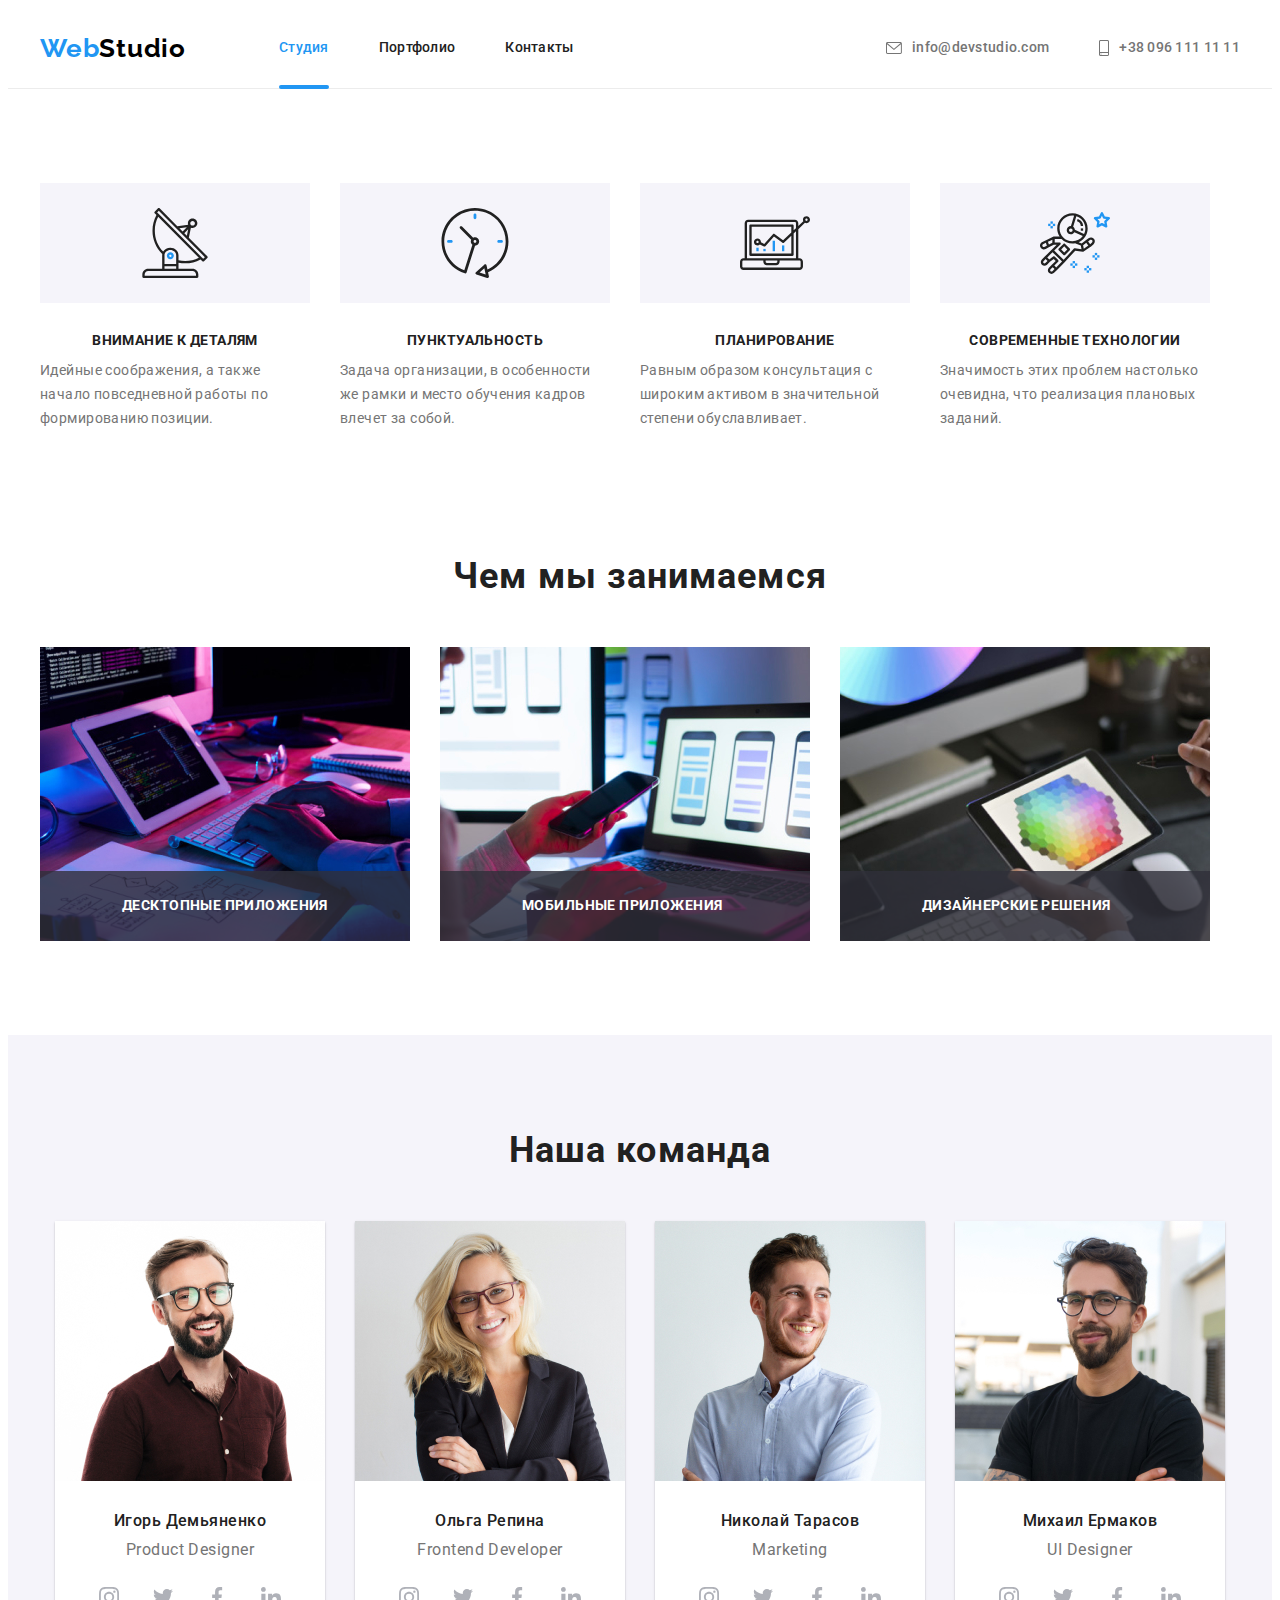
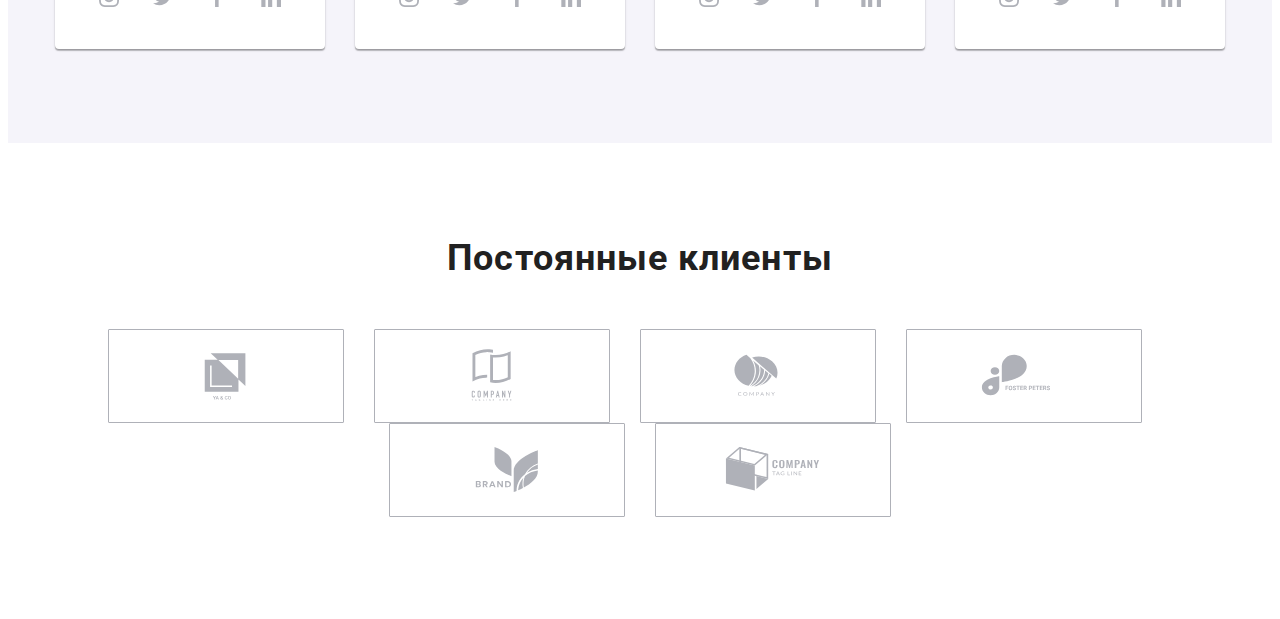
==== commit f0be8d8a: "Адаптую хедер у портфоліо" ====
--- a/index.html
+++ b/index.html
@@ -38,13 +38,13 @@
           <!-- Site nav list -->
           <ul class="site-nav list">
             <li class="site-nav__item">
-              <a class="link site-nav__link site-nav__link--studio  current" href="">Студия</a>
+              <a class="link site-nav__link site-nav__link--studio  current" href="./index.html">Студия</a>
             </li>
             <li class="link site-nav__item">
               <a class="site-nav__link" href="./portfolio.html">Портфолио</a>
             </li>
             <li class="link site-nav__item">
-              <a class="site-nav__link" href="">Контакты</a>
+              <a class="site-nav__link" href="#">Контакты</a>
             </li>
           </ul>
         </nav>
--- a/css/main.min.css
+++ b/css/main.min.css
@@ -1,2 +1,2 @@
-:root{--main-font: "Roboto", sans-serif;--secondary-font: "Raleway", sans-serif;--accent-color: #2196f3;--duration: 250ms;--timing-function: cubic-bezier(0.4, 0, 0.2, 1);--gallery-list-gap: 30px}.vissual-hidden{position:absolute;white-space:nowrap;width:1px;height:1px;overflow:hidden;border:0;padding:0;margin:-1px;clip:rect(0 0 0 0);-webkit-clip-path:inset(50%);clip-path:inset(50%)}body{background:#ffffff;font-family:var(--main-font);color:#212121}.section{padding-top:60px;padding-bottom:60px}@media screen and (min-width: 1200px){.section{padding-top:94px;padding-bottom:94px}}img{display:block;max-width:100%;height:auto}.list{list-style:none;margin:0;padding:0}.link{text-decoration:none}h1,h2,h3,p{margin:0}ul,ol{margin:0;padding:0}img{display:block;max-width:100%;height:auto}.container{padding-left:15px;padding-right:15px;margin-left:auto;margin-right:auto}@media screen and (min-width: 480px){.container{width:480px}}@media screen and (min-width: 768px){.container{width:768px}}@media screen and (min-width: 1200px){.container{width:1200px}}.buttom-order{font-weight:700;font-size:16px;line-height:1.87;letter-spacing:0.06em;color:#ffffff;background:#2196f3;-webkit-box-shadow:0px 4px 4px rgba(0,0,0,0.15);box-shadow:0px 4px 4px rgba(0,0,0,0.15);border-radius:4px;cursor:pointer;padding:10px 32px;margin-right:auto;margin-left:auto;margin-top:30px;min-width:200px;min-height:50px;max-width:220px;border:none}.buttom-order:hover,.buttom-order:focus{background-color:#188ce8;-webkit-transition:-webkit-transform var(--duration) var(--timing-function);transition:-webkit-transform var(--duration) var(--timing-function);transition:transform var(--duration) var(--timing-function);transition:transform var(--duration) var(--timing-function), -webkit-transform var(--duration) var(--timing-function)}.socials__list{display:-webkit-box;display:-ms-flexbox;display:flex;-webkit-box-pack:center;-ms-flex-pack:center;justify-content:center;-webkit-box-align:center;-ms-flex-align:center;align-items:center}.social__link{width:44px;height:44px;background-color:#ffffff;border-radius:50%;display:-webkit-box;display:-ms-flexbox;display:flex;-webkit-box-align:center;-ms-flex-align:center;align-items:center;-webkit-box-pack:center;-ms-flex-pack:center;justify-content:center;-webkit-transition:background-color var(--duration) var(--timing-function);transition:background-color var(--duration) var(--timing-function)}.social__link:hover,.social__link:focus{background-color:#2196f3;-webkit-transition:background-color var(--duration) var(--timing-function);transition:background-color var(--duration) var(--timing-function)}.social__link:hover .socials__icon,.social__link:focus .socials__icon{fill:#ffffff;-webkit-transition:fill var(--duration) var(--timing-function);transition:fill var(--duration) var(--timing-function)}.socials__item{margin-right:10px}.socials__item:last-child{margin-right:0}.socials__icon{fill:#afb1b8}.site-logo{font-family:var(--secondary-font);font-weight:700;font-size:26px;line-height:1.19;letter-spacing:0.03em;color:#000000;text-decoration:none}.site-logo__web{color:#2196f3}.site-logo__studio{font-weight:700;font-size:26px;line-height:1.19;letter-spacing:0.03em;color:#ffffff}@media screen and (min-width: 768px){.site-logo{margin-right:88px}}@media screen and (min-width: 1200px){.site-logo{margin-right:93px}.site-logo__footer{margin-right:0;margin-bottom:20px;display:block}}.backdrop{position:fixed;background-color:rgba(0,0,0,0.2);width:100%;height:100%;top:0;left:0;-webkit-transition:opacity var(--duration) var(--timing-function),visibility var(--duration) var(--timing-function);transition:opacity var(--duration) var(--timing-function),visibility var(--duration) var(--timing-function);z-index:3}.backdrop.is-hidden{opacity:0;pointer-events:none;visibility:hidden}.modal-wrapper{position:absolute;background-color:#ffffff;width:528px;height:581px;padding:40px;border-radius:4px;-webkit-transform:translate(-50%, -50%);transform:translate(-50%, -50%);-webkit-box-shadow:0px 1px 3px rgba(0,0,0,0.12),0px 1px 1px rgba(0,0,0,0.14),0px 2px 1px rgba(0,0,0,0.2);box-shadow:0px 1px 3px rgba(0,0,0,0.12),0px 1px 1px rgba(0,0,0,0.14),0px 2px 1px rgba(0,0,0,0.2);left:50%;top:50%;-webkit-transform:translate(-50%, -50%) scale(1);transform:translate(-50%, -50%) scale(1);-webkit-transition:-webkit-transform var(--duration) var(--timing-function);transition:-webkit-transform var(--duration) var(--timing-function);transition:transform var(--duration) var(--timing-function);transition:transform var(--duration) var(--timing-function), -webkit-transform var(--duration) var(--timing-function)}.modal-btn{position:absolute;top:8px;right:8px;cursor:pointer;border:1px solid rgba(0,0,0,0.1);border-radius:50%;background:#ffffff;width:30px;height:30px;display:-webkit-box;display:-ms-flexbox;display:flex;-webkit-box-align:center;-ms-flex-align:center;align-items:center;-webkit-box-pack:center;-ms-flex-pack:center;justify-content:center;padding:0}.modal-btn:hover .modal-btn-focus,.modal-btn:focus .modal-btn-focus{fill:#2196f3}.modal-form{text-align:left;margin-top:0em}.form-head{font-weight:700;font-size:20px;line-height:1.15;text-align:center;letter-spacing:0.03em;color:#212121;margin-bottom:12px;display:block}.form-modal-group{display:block;margin-bottom:10px;position:relative}.form-modal-group:hover .form-modal-icon,.form-modal-group:focus .form-modal-icon{cursor:pointer;fill:#2196f3;-webkit-transition:fill var(--duration) var(--timing-function);transition:fill var(--duration) var(--timing-function)}.form-modal-group:focus-within .form-modal-icon{fill:var(--accent-color)}.form-modal-group:hover .form-message,.form-modal-group:focus .form-message{border:1px solid #2196f3;-webkit-transition:border-color var(--duration) var(--timing-function);transition:border-color var(--duration) var(--timing-function)}.form-modal-group:hover .form-message::-webkit-input-placeholder,.form-modal-group:focus .form-message::-webkit-input-placeholder{font-weight:400;font-size:14px;line-height:1.14;letter-spacing:0.01em;color:rgba(117,117,117,0.5);-webkit-transition:var(--duration) var(--timing-function);transition:var(--duration) var(--timing-function)}.form-modal-group:hover .form-message:-ms-input-placeholder,.form-modal-group:focus .form-message:-ms-input-placeholder{font-weight:400;font-size:14px;line-height:1.14;letter-spacing:0.01em;color:rgba(117,117,117,0.5);-webkit-transition:var(--duration) var(--timing-function);transition:var(--duration) var(--timing-function)}.form-modal-group:hover .form-message::-ms-input-placeholder,.form-modal-group:focus .form-message::-ms-input-placeholder{font-weight:400;font-size:14px;line-height:1.14;letter-spacing:0.01em;color:rgba(117,117,117,0.5);-webkit-transition:var(--duration) var(--timing-function);transition:var(--duration) var(--timing-function)}.form-modal-group:hover .form-message::placeholder,.form-modal-group:focus .form-message::placeholder{font-weight:400;font-size:14px;line-height:1.14;letter-spacing:0.01em;color:rgba(117,117,117,0.5);-webkit-transition:var(--duration) var(--timing-function);transition:var(--duration) var(--timing-function)}.form-modal-group:focus .form-modal-icon{color:var(--accent-color)}.form-modal-group-coment{margin-bottom:20px}.form-policy-group{display:block;margin-bottom:30px}.form-modal-icon{position:absolute;bottom:14px;left:10px;fill:#212121;-webkit-transition:fill var(--duration) var(--timing-function);transition:fill var(--duration) var(--timing-function)}.form-modal-label{font-weight:400;font-size:12px;line-height:1.17;letter-spacing:0.01em;color:#757575;display:block;margin-bottom:4px}.form-modal-input{width:100%;padding:11px 11px 11px 36px;cursor:pointer;border:1px solid rgba(33,33,33,0.2);border-radius:4px;outline:transparent}.form-modal-input:hover,.form-modal-input:focus{border:1px solid #2196f3;-webkit-transition:border-color var(--duration) var(--timing-function);transition:border-color var(--duration) var(--timing-function)}.form-modal-input:focus ~ .warning{opacity:1}.form-modal-input:focus+.form-modal-icon{fill:var(--accent-color)}.form-modal-input:focus{border:1px solid #2196f3;fill:var(--accent-color)}.form-modal-input:not(:placeholder-shown) ~ .warning{opacity:0}.form-modal-input:invalid ~ .error{opacity:1}.warning,.error{position:absolute;bottom:-14px;left:10px;width:90%;display:-webkit-box;display:-ms-flexbox;display:flex;-webkit-box-align:center;-ms-flex-align:center;align-items:center;-webkit-box-pack:justify;-ms-flex-pack:justify;justify-content:space-between;font-size:10px;-webkit-transition:var(--duration) var(--timing-function);transition:var(--duration) var(--timing-function)}.warning-icon,.error-icon{display:-webkit-inline-box;display:-ms-inline-flexbox;display:inline-flex;fill:currentColor}.error{color:#e22f37;opacity:0}.warning{color:#ffc039;opacity:0}.form-message{resize:none;width:100%;border-radius:4px;outline:transparent;cursor:pointer;padding:12px 16px;border:1px solid rgba(33,33,33,0.2)}.form-message::-webkit-input-placeholder{font-weight:400;font-size:12px;line-height:1.17;letter-spacing:0.01em;color:rgba(117,117,117,0.5);-webkit-transition:var(--duration) var(--timing-function);transition:var(--duration) var(--timing-function)}.form-message:-ms-input-placeholder{font-weight:400;font-size:12px;line-height:1.17;letter-spacing:0.01em;color:rgba(117,117,117,0.5);-webkit-transition:var(--duration) var(--timing-function);transition:var(--duration) var(--timing-function)}.form-message::-ms-input-placeholder{font-weight:400;font-size:12px;line-height:1.17;letter-spacing:0.01em;color:rgba(117,117,117,0.5);-webkit-transition:var(--duration) var(--timing-function);transition:var(--duration) var(--timing-function)}.form-message::placeholder{font-weight:400;font-size:12px;line-height:1.17;letter-spacing:0.01em;color:rgba(117,117,117,0.5);-webkit-transition:var(--duration) var(--timing-function);transition:var(--duration) var(--timing-function)}.form-message:focus{border:1px solid #2196f3}.form-policy-group{display:-webkit-box;display:-ms-flexbox;display:flex;-webkit-box-align:center;-ms-flex-align:center;align-items:center;-webkit-box-pack:center;-ms-flex-pack:center;justify-content:center}.custom-checkbox{width:16px;height:15px;display:-webkit-box;display:-ms-flexbox;display:flex;-webkit-box-align:center;-ms-flex-align:center;align-items:center;-webkit-box-pack:center;-ms-flex-pack:center;justify-content:center;outline:2px solid #212121;border-radius:1px;margin-right:7px;-webkit-transition:background-color var(--duration) var(--timing-function);transition:background-color var(--duration) var(--timing-function)}.custom-checkbox-icon{opacity:0;fill:#ffffff;-webkit-transition:opacity var(--duration) var(--timing-function);transition:opacity var(--duration) var(--timing-function)}.checkbox:checked+.custom-checkbox{background-color:var(--accent-color)}.checkbox:checked+.custom-checkbox{outline:2px solid #2196f3}.checkbox:hover+.custom-checkbox,.checkbox:focus+.custom-checkbox{outline:2px solid #2196f3}.checkbox:checked+.custom-checkbox .custom-checkbox-icon{opacity:1}.checkbox:hover+.custom-checkbox .custom-checkbox-icon,.checkbox:focus+.custom-checkbox .custom-checkbox-icon{opacity:1}.form-policy-desc{font-weight:400;font-size:14px;line-height:1.71;letter-spacing:0.03em;color:#757575}.form-policy-link{color:#2196f3}.submit-btn{margin-top:0;margin-bottom:40px;display:-webkit-box;display:-ms-flexbox;display:flex;-ms-flex-line-pack:center;align-content:center;-webkit-box-pack:center;-ms-flex-pack:center;justify-content:center}.contact-form{width:570px}.contact-form__group{margin-right:12px}.contact-form__name{font-weight:700;font-size:14px;line-height:16px;letter-spacing:0.03em;text-transform:uppercase;color:#ffffff;margin-bottom:20px}.contact-form__form{display:-webkit-box;display:-ms-flexbox;display:flex;text-align:center}.contact-form__input{background-color:transparent;width:358px;cursor:pointer;border:1px solid rgba(255,255,255,0.3);-webkit-filter:drop-shadow(0px 4px 4px rgba(0,0,0,0.15));filter:drop-shadow(0px 4px 4px rgba(0,0,0,0.15));border-radius:4px;padding-left:16px;padding-top:15px;padding-bottom:15px;outline:none;font-weight:400;font-size:16px;line-height:20px;display:-webkit-box;display:-ms-flexbox;display:flex;-webkit-box-align:center;-ms-flex-align:center;align-items:center;letter-spacing:0.03em;color:#fff}.contact-form__input::-webkit-input-placeholder{font-weight:400;font-size:16px;line-height:20px;display:-webkit-box;display:flex;-webkit-box-align:center;align-items:center;letter-spacing:0.03em;color:rgba(255,255,255,0.6)}.contact-form__input:-ms-input-placeholder{font-weight:400;font-size:16px;line-height:20px;display:-ms-flexbox;display:flex;-ms-flex-align:center;align-items:center;letter-spacing:0.03em;color:rgba(255,255,255,0.6)}.contact-form__input::-ms-input-placeholder{font-weight:400;font-size:16px;line-height:20px;display:-ms-flexbox;display:flex;-ms-flex-align:center;align-items:center;letter-spacing:0.03em;color:rgba(255,255,255,0.6)}.contact-form__input::placeholder{font-weight:400;font-size:16px;line-height:20px;display:-webkit-box;display:-ms-flexbox;display:flex;-webkit-box-align:center;-ms-flex-align:center;align-items:center;letter-spacing:0.03em;color:rgba(255,255,255,0.6)}.contact-form__buttom{font-weight:700;font-size:16px;line-height:1.87;display:-webkit-box;display:-ms-flexbox;display:flex;-webkit-box-align:center;-ms-flex-align:center;align-items:center;text-align:center;letter-spacing:0.06em;border:none;color:#ffffff;background:#2196f3;-webkit-box-shadow:0px 4px 4px rgba(0,0,0,0.15);box-shadow:0px 4px 4px rgba(0,0,0,0.15);border-radius:4px;cursor:pointer;padding:10px 28px;min-height:50px;max-width:220px;min-width:200px}.contact-form__icon{fill:#ffff;right:18px;margin-left:10px}.porfolio-navigation-list{display:-webkit-box;display:-ms-flexbox;display:flex;-webkit-box-align:center;-ms-flex-align:center;align-items:center;-webkit-box-pack:center;-ms-flex-pack:center;justify-content:center;margin-bottom:34px}.portfolio-navigation-item{margin-right:8px}.portfolio-navigation-item:last-child{margin-right:0}.porfolio-navigation-buttom{font-family:var(--main-font);font-weight:500;font-size:16px;line-height:1.63;text-align:center;letter-spacing:0.03em;cursor:pointer;background:#f5f4fa;border-radius:4px;padding:6px 22px;border:none;-webkit-transition:color var(--duration) var(--timing-function),background-color var(--duration) var(--timing-function),-webkit-box-shadow var(--duration) var(--timing-function);transition:color var(--duration) var(--timing-function),background-color var(--duration) var(--timing-function),-webkit-box-shadow var(--duration) var(--timing-function);transition:color var(--duration) var(--timing-function),box-shadow var(--duration) var(--timing-function),background-color var(--duration) var(--timing-function);transition:color var(--duration) var(--timing-function),box-shadow var(--duration) var(--timing-function),background-color var(--duration) var(--timing-function),-webkit-box-shadow var(--duration) var(--timing-function)}.porfolio-navigation-buttom:hover,.porfolio-navigation-buttom:focus{color:#ffffff;background:#2196f3;-webkit-box-shadow:0px 3px 1px rgba(0,0,0,0.1),0px 1px 2px rgba(0,0,0,0.08),0px 2px 2px rgba(0,0,0,0.12);box-shadow:0px 3px 1px rgba(0,0,0,0.1),0px 1px 2px rgba(0,0,0,0.08),0px 2px 2px rgba(0,0,0,0.12);-webkit-transition:color var(--duration) var(--timing-function),background-color var(--duration) var(--timing-function),-webkit-box-shadow var(--duration) var(--timing-function);transition:color var(--duration) var(--timing-function),background-color var(--duration) var(--timing-function),-webkit-box-shadow var(--duration) var(--timing-function);transition:color var(--duration) var(--timing-function),box-shadow var(--duration) var(--timing-function),background-color var(--duration) var(--timing-function);transition:color var(--duration) var(--timing-function),box-shadow var(--duration) var(--timing-function),background-color var(--duration) var(--timing-function),-webkit-box-shadow var(--duration) var(--timing-function)}.header{position:relative;padding-top:10px;padding-bottom:10px;border-bottom-width:1px;border-bottom-style:solid;border-bottom-color:#ececec}.header__container{display:-webkit-box;display:-ms-flexbox;display:flex;-webkit-box-pack:justify;-ms-flex-pack:justify;justify-content:space-between;-webkit-box-align:center;-ms-flex-align:center;align-items:center}@media screen and (max-width: 767px){.site-nav{display:none}.auth-nav{display:none}.mobile-menu-btn{background-color:transparent;border:none;padding:0;line-height:0;cursor:pointer}.mobile-menu-btn:hover .mobile-menu-btn-icon{fill:#2196f3}.mobile-menu-btn:focus-within .mobile-menu-btn-icon{fill:#2196f3}.mobile-menu{position:absolute;top:0;left:0;width:100%;height:100vh;overflow:auto;opacity:0;visibility:hidden;pointer-events:none;background-color:#fff;-webkit-transition:opacity var(--duration) var(--timing-function),visibility var(--duration) var(--timing-function);transition:opacity var(--duration) var(--timing-function),visibility var(--duration) var(--timing-function)}.mobile-menu.is-open{opacity:1;visibility:visible;pointer-events:auto}.mobile-menu__close-btn{position:absolute;top:10px;right:15px;background-color:transparent;border:none;padding:0;line-height:0}.mobile-menu__close-btn:hover .mobile-menu__close-icon,.mobile-menu__close-btn:focus .mobile-menu__close-icon{fill:#2196f3;cursor:pointer}.mobile-menu-container{position:relative;padding-top:48px;padding-bottom:48px;z-index:100}.mobile-menu__list,.mobile-menu__contact-list,.mobile-menu__social-list{padding-left:40px;margin-bottom:48px}.mobile-menu__item{margin-bottom:32px}.mobile-menu__item:last-child{margin-bottom:300px}.mobile-menu__item:hover .mobile-menu__link,.mobile-menu__item:focus .mobile-menu__link{color:#2196f3}.mobile-menu__link{font-weight:500;font-size:40px;line-height:1.18;text-align:center;letter-spacing:0.02em;color:#212121;text-decoration:none}.mobile-menu__contact-item{margin-bottom:32px}.mobile-menu__contact-item:last-child{margin-bottom:64px}.mobile-menu__tel-link{font-weight:500;font-size:34px;line-height:1.18;letter-spacing:0.02em;color:#2196f3;text-decoration:none}.mobile-menu__mail-link{font-weight:500;font-size:24px;line-height:1.17;letter-spacing:0.02em;color:#757575;text-decoration:none}.mobile-menu__social-list{display:-webkit-box;display:-ms-flexbox;display:flex;-ms-flex-wrap:wrap;flex-wrap:wrap}.mobile-menu__social-link{font-weight:500;font-size:18px;line-height:1.22;letter-spacing:0.02em;color:#2196f3;text-decoration:none}.mobile-menu__social-item{padding-right:10px;margin-top:10px}.mobile-menu__social-item:not(:last-child){border-right:1px solid rgba(33,33,33,0.2);margin-right:10px}}@media screen and (min-width: 768px){.mobile-menu,.mobile-menu-btn{display:none}.header{display:-webkit-box;display:-ms-flexbox;display:flex;-webkit-box-align:center;-ms-flex-align:center;align-items:center;padding:0}.navigation-list{padding:0;margin:0}.site-nav{display:-webkit-box;display:-ms-flexbox;display:flex;-webkit-box-align:center;-ms-flex-align:center;align-items:center;-webkit-box-pack:center;-ms-flex-pack:center;justify-content:center}.site-nav__item{margin-right:50px}.site-nav__item:last-child{margin-right:0}.site-nav__link{font-weight:500;font-size:14px;line-height:1.14;letter-spacing:0.02em;text-decoration:none;color:#212121;padding-top:32px;padding-bottom:32px;display:block;position:relative;-webkit-transition:color var(--duration) var(--timing-function);transition:color var(--duration) var(--timing-function)}.site-nav__link:hover,.site-nav__link:focus{color:var(--accent-color);-webkit-transition:color var(--duration) var(--timing-function);transition:color var(--duration) var(--timing-function)}.site-nav__link.current::after{content:'';display:block;width:100%;height:4px;position:absolute;bottom:-1px;left:0;border-radius:2px;background-color:#2196f3}.site-nav__link--studio{color:#2196f3}.site-nav--portfolio{color:#2196f3}.auth-nav{margin-left:auto;display:-webkit-box;display:-ms-flexbox;display:flex;-ms-flex-wrap:wrap;flex-wrap:wrap;margin-left:84px}.auth-nav__link{font-weight:500;font-size:12px;line-height:1.17;letter-spacing:0.02em;color:#757575;text-decoration:none;display:block;display:-webkit-box;display:-ms-flexbox;display:flex;-webkit-box-align:center;-ms-flex-align:center;align-items:center;-webkit-box-pack:center;-ms-flex-pack:center;justify-content:center;-webkit-transition:color var(--duration) var(--timing-function);transition:color var(--duration) var(--timing-function)}.auth-nav__link:hover,.auth-nav__link:focus{color:var(--accent-color);-webkit-transition:color var(--duration) var(--timing-function);transition:color var(--duration) var(--timing-function)}.auth-nav__icon{fill:currentColor;margin-right:10px}.auth-nav__item-mail{margin-bottom:10px}.auth-nav__item-tel{padding:0;margin:0}}@media screen and (min-width: 1200px){.auth-nav{margin-left:auto;display:-webkit-box;display:-ms-flexbox;display:flex;-webkit-box-align:center;-ms-flex-align:center;align-items:center;justify-items:center;padding-top:0}.auth-nav__link{font-size:14px;line-height:1.14}.auth-nav__item-mail{margin-right:50px;margin-bottom:0}}.hero{background:#2f303a;padding-top:118px;padding-bottom:118px;text-align:center}.hero-head{font-weight:900;font-size:44px;line-height:1.36;letter-spacing:0.06em;text-transform:uppercase;color:#ffffff;width:696px;margin-left:auto;margin-right:auto}@media screen and (max-width: 767px){.hero-overlay{height:400px;max-width:480px;background-repeat:no-repeat;background-position:center;margin-left:auto;margin-right:auto;background-image:-webkit-gradient(linear, left top, right top, from(rgba(47,48,58,0.4)), to(rgba(47,48,58,0.4))),url("/images/hero-head-mobile.jpg");background-image:linear-gradient(to right, rgba(47,48,58,0.4), rgba(47,48,58,0.4)),url("/images/hero-head-mobile.jpg")}}@media screen and (max-width: 767px) and (min-device-pixel-ratio: 2), screen and (max-width: 767px) and (-webkit-min-device-pixel-ratio: 2), screen and (max-width: 767px) and (min-resolution: 192dpi), screen and (max-width: 767px) and (min-resolution: 2dppx){.hero-overlay{background-image:url("/images/hero-head@2x-mobile.jpg")}}@media screen and (min-width: 768px){.hero-overlay{height:400px;max-width:768px;background-image:-webkit-gradient(linear, left top, right top, from(rgba(47,48,58,0.4)), to(rgba(47,48,58,0.4))),url("/images/hero-head-tablet.jpg");background-image:linear-gradient(to right, rgba(47,48,58,0.4), rgba(47,48,58,0.4)),url("/images/hero-head-tablet.jpg")}}@media screen and (min-width: 768px) and (min-device-pixel-ratio: 2), screen and (min-width: 768px) and (-webkit-min-device-pixel-ratio: 2), screen and (min-width: 768px) and (min-resolution: 192dpi), screen and (min-width: 768px) and (min-resolution: 2dppx){.hero-overlay{background-image:url("/images/hero-head@2x-tablet.jpg")}}@media screen and (min-width: 1200px){.hero{padding-top:200px;padding-bottom:200px}.hero-overlay{height:600px;max-width:1600px;background-image:-webkit-gradient(linear, left top, right top, from(rgba(47,48,58,0.4)), to(rgba(47,48,58,0.4))),url("/images/hero-head-deck.jpg");background-image:linear-gradient(to right, rgba(47,48,58,0.4), rgba(47,48,58,0.4)),url("/images/hero-head-deck.jpg")}}@media screen and (min-width: 1200px) and (min-device-pixel-ratio: 2), screen and (min-width: 1200px) and (-webkit-min-device-pixel-ratio: 2), screen and (min-width: 1200px) and (min-resolution: 192dpi), screen and (min-width: 1200px) and (min-resolution: 2dppx){.hero-overlay{background-image:url("/images/hero-head@2x-deck.jpg")}}.peculiarities-title{font-weight:700;font-size:14px;line-height:1.14;letter-spacing:0.03em;text-transform:uppercase;margin-bottom:10px}.peculiarities-text{font-weight:400;font-size:14px;line-height:1.71;letter-spacing:0.03em;color:#757575}.icon-antenna::before{background-image:url(../images/svg-icon/antenna.svg)}.icon-clock::before{background-image:url(../images/svg-icon/clock.svg)}.icon-diagram::before{background-image:url(../images/svg-icon/diagram.svg)}.icon-astronaut::before{background-image:url(../images/svg-icon/astronaut.svg)}.peculiarties-list-box::before{display:block;content:'';height:120px;margin-bottom:30px;background-repeat:no-repeat;background-position:center;background-color:#f5f4fa}@media screen and (min-width: 480px){.peculiarities-list{display:block}.peculiarities-title{text-align:center}.peculiarties-list-box{margin-bottom:30px}.peculiarties-list-box:last-child{margin-bottom:0}}@media screen and (min-width: 768px) and (max-width: 1199px){.peculiarities-section{padding-bottom:0}.peculiarities-list{display:-webkit-box;display:-ms-flexbox;display:flex;-ms-flex-wrap:wrap;flex-wrap:wrap;-webkit-box-pack:center;-ms-flex-pack:center;justify-content:center}.peculiarties-list-box{-ms-flex-preferred-size:calc((100% - 3 * 30px) / 2);flex-basis:calc((100% - 3 * 30px) / 2);margin-right:30px}.peculiarties-list-box:nth-child(2n+2){margin-right:0}}@media screen and (min-width: 1200px){.peculiarities-section{padding-bottom:0}.peculiarities-list{display:-webkit-box;display:-ms-flexbox;display:flex;-webkit-box-align:center;-ms-flex-align:center;align-items:center}.peculiarties-list-box{margin-right:30px;width:270px}.peculiarties-list-box:last-child{margin-right:0;margin-bottom:30px}}.our-team__head{font-weight:700;font-size:36px;line-height:1.17;text-align:center;letter-spacing:0.03em;margin-bottom:50px}.section-what-we-do{display:-webkit-box;display:-ms-flexbox;display:flex;-webkit-box-align:center;-ms-flex-align:center;align-items:center}.section-what-we-do-list{margin-right:30px;position:relative}.section-what-we-do-list:last-child{margin-right:0}.section-what-we-do-list::after{position:absolute;bottom:0;left:0;content:'';display:block;width:100%;height:70px;background-color:rgba(47,48,58,0.8)}.list-description{font-weight:700;font-size:14px;line-height:1.14;text-align:center;letter-spacing:0.03em;text-transform:uppercase;position:absolute;bottom:27px;left:82px;color:#ffffff;z-index:1}@media screen and (max-width: 1199px){.what-we-do{display:none}}.our-team{background:#f5f4fa}.our-team__full-name{font-weight:500;font-size:16px;line-height:1.19;text-align:center;letter-spacing:0.03em;margin-bottom:10px}.our-team__position{font-weight:400;font-size:16px;line-height:1.19;text-align:center;letter-spacing:0.03em;color:#757575;margin-bottom:16px}.our-team__surnames{-webkit-box-shadow:0px 1px 3px rgba(0,0,0,0.12),0px 1px 1px rgba(0,0,0,0.14),0px 2px 1px rgba(0,0,0,0.2);box-shadow:0px 1px 3px rgba(0,0,0,0.12),0px 1px 1px rgba(0,0,0,0.14),0px 2px 1px rgba(0,0,0,0.2);border-radius:0px 0px 4px 4px;background:#ffffff}@media screen and (min-width: 480px) and (max-width: 767px){.our-team__list{display:block}.our-team__box{padding-top:30px;padding-bottom:24px}.our-team__surnames{width:450px;margin-bottom:30px}.our-team__surnames:last-child{margin-bottom:0}}@media screen and (min-width: 768px) and (max-width: 1199px){.our-team__list{display:-webkit-box;display:-ms-flexbox;display:flex;-ms-flex-wrap:wrap;flex-wrap:wrap;-webkit-box-pack:center;-ms-flex-pack:center;justify-content:center}.our-team__box{padding-top:30px;padding-bottom:24px}.our-team__surnames{width:354px;-ms-flex-preferred-size:calc((100% - 3 * 30px) / 2);flex-basis:calc((100% - 3 * 30px) / 2);margin-right:30px;margin-bottom:30px}.our-team__surnames:nth-child(2n+2){margin-right:0}.our-team__surnames:nth-child(n+3){margin-bottom:0}}@media screen and (min-width: 1200px){.our-team__list{display:-webkit-box;display:-ms-flexbox;display:flex;-webkit-box-align:center;-ms-flex-align:center;align-items:center;-webkit-box-pack:center;-ms-flex-pack:center;justify-content:center}.our-team__box{padding-top:30px;padding-bottom:30px}.our-team__surnames{margin-right:30px}.our-team__surnames:last-child{margin-right:0}.our-team__surnames{width:270px}}.regular-customers-head{font-weight:700;font-size:36px;line-height:1.17;text-align:center;letter-spacing:0.03em}.regular-customers-item{-webkit-box-align:center;-ms-flex-align:center;align-items:center;-webkit-box-pack:center;-ms-flex-pack:center;justify-content:center;border:1px solid #afb1b8;border-radius:1px;background-color:#ffffff;-webkit-transition:border-color var(--duration) var(--timing-function),fill var(--duration) var(--timing-function);transition:border-color var(--duration) var(--timing-function),fill var(--duration) var(--timing-function)}.regular-customers-item:hover,.regular-customers-item:focus-within{border:1px solid #2196f3;-webkit-transition:border-color var(--duration) var(--timing-function),fill var(--duration) var(--timing-function);transition:border-color var(--duration) var(--timing-function),fill var(--duration) var(--timing-function)}.regular-customers-item:hover .regular-customers-icon,.regular-customers-item:focus-within .regular-customers-icon{fill:#2196f3;outline:none;-webkit-transition:fill var(--duration) var(--timing-function);transition:fill var(--duration) var(--timing-function)}.regular-customers-icon{fill:#afb1b8;outline:none;-webkit-transition:fill var(--duration) var(--timing-function);transition:fill var(--duration) var(--timing-function)}@media screen and (min-width: 480px){.regular-customers-head{margin-bottom:30px}.regular-customers-list{display:-webkit-box;display:-ms-flexbox;display:flex;-ms-flex-wrap:wrap;flex-wrap:wrap;-webkit-box-pack:center;-ms-flex-pack:center;justify-content:center;-webkit-box-align:center;-ms-flex-align:center;align-items:center}.regular-customers-item{width:210px;height:92px;padding:16px 52px}.regular-customers-item:nth-child(2n+2){margin-right:0}.regular-customers-item:nth-child(n+5){margin-bottom:0}}@media screen and (max-width: 767px){.regular-customers-item{-ms-flex-preferred-size:calc((100% - 3 * 30px) / 2);flex-basis:calc((100% - 3 * 30px) / 2);margin-bottom:30px}}@media screen and (min-width: 768px){.regular-customers-list{display:-webkit-box;display:-ms-flexbox;display:flex;-webkit-box-pack:center;-ms-flex-pack:center;justify-content:center;-webkit-box-align:center;-ms-flex-align:center;align-items:center}.regular-customers-item{width:226px;padding:16px 60px}}@media screen and (max-width: 1199px){.regular-customers-list{gap:30px}}@media screen and (min-width: 1200px){.regular-customers-head{margin-bottom:50px}.regular-customers-item{margin-right:30px;width:170px;padding:16px 32px}.regular-customers-item:last-child{margin-right:0}.regular-customers-link{display:-webkit-box;display:-ms-flexbox;display:flex;-webkit-box-align:center;-ms-flex-align:center;align-items:center;-webkit-box-pack:center;-ms-flex-pack:center;justify-content:center}.regular-customers-list{display:-webkit-box;display:-ms-flexbox;display:flex;-webkit-box-pack:center;-ms-flex-pack:center;justify-content:center;-webkit-box-align:center;-ms-flex-align:center;align-items:center}}.portfolio-projects{display:-webkit-box;display:-ms-flexbox;display:flex;-ms-flex-wrap:wrap;flex-wrap:wrap}.portfolio-projects-list{margin-right:30px;margin-bottom:30px}.portfolio-projects-list:nth-child(3n){margin-right:0}.portfolio-projects-list:nth-child(n+7){margin-bottom:0}.portfolio-list-link{text-decoration:none;-webkit-transition:-webkit-box-shadow var(--duration) var(--timing-function);transition:-webkit-box-shadow var(--duration) var(--timing-function);transition:box-shadow var(--duration) var(--timing-function);transition:box-shadow var(--duration) var(--timing-function), -webkit-box-shadow var(--duration) var(--timing-function)}.portfolio-list-link:hover,.portfolio-list-link:focus{display:block;background:#ffffff;-webkit-box-shadow:0px 1px 1px rgba(0,0,0,0.12),0px 4px 4px rgba(0,0,0,0.06),1px 4px 6px rgba(0,0,0,0.16);box-shadow:0px 1px 1px rgba(0,0,0,0.12),0px 4px 4px rgba(0,0,0,0.06),1px 4px 6px rgba(0,0,0,0.16);-webkit-transition:-webkit-box-shadow var(--duration) var(--timing-function);transition:-webkit-box-shadow var(--duration) var(--timing-function);transition:box-shadow var(--duration) var(--timing-function);transition:box-shadow var(--duration) var(--timing-function), -webkit-box-shadow var(--duration) var(--timing-function)}.portfolio-list-link:hover .portfolio-text,.portfolio-list-link:focus .portfolio-text{-webkit-transform:translateY(0);transform:translateY(0);-webkit-transition:-webkit-transform var(--duration) var(--timing-function);transition:-webkit-transform var(--duration) var(--timing-function);transition:transform var(--duration) var(--timing-function);transition:transform var(--duration) var(--timing-function), -webkit-transform var(--duration) var(--timing-function)}.img-container{position:relative;overflow:hidden}.portfolio-img{display:block;height:auto;max-width:100%}.portfolio-text{position:absolute;top:0;left:0;width:100%;height:100%;color:#ffffff;background-color:rgba(33,150,243,0.9);padding:63px 24px;font-weight:400;font-size:18px;line-height:1.56;letter-spacing:0.03em;-webkit-transform:translateY(101%);transform:translateY(101%);-webkit-transition:-webkit-transform var(--duration) var(--timing-function);transition:-webkit-transform var(--duration) var(--timing-function);transition:transform var(--duration) var(--timing-function);transition:transform var(--duration) var(--timing-function), -webkit-transform var(--duration) var(--timing-function)}.border-size{border-bottom-width:1px;border-bottom-style:solid;border-bottom-color:#eeeeee;border-right-width:1px;border-right-style:solid;border-right-color:#eeeeee;border-left-width:1px;border-left-style:solid;border-left-color:#eeeeee;padding:20px 24px}.project-name{font-weight:700;font-size:18px;line-height:2;letter-spacing:0.06em;color:#212121;text-decoration:none;margin-bottom:4px}.project-class{font-family:var(--main-font);font-style:normal;font-weight:400;font-size:16px;line-height:1.87;letter-spacing:0.03em;color:#757575}
+:root{--main-font: "Roboto", sans-serif;--secondary-font: "Raleway", sans-serif;--accent-color: #2196f3;--duration: 250ms;--timing-function: cubic-bezier(0.4, 0, 0.2, 1);--gallery-list-gap: 30px}.vissual-hidden{position:absolute;white-space:nowrap;width:1px;height:1px;overflow:hidden;border:0;padding:0;margin:-1px;clip:rect(0 0 0 0);-webkit-clip-path:inset(50%);clip-path:inset(50%)}body{background:#ffffff;font-family:var(--main-font);color:#212121}.section{padding-top:60px;padding-bottom:60px}@media screen and (min-width: 1200px){.section{padding-top:94px;padding-bottom:94px}}img{display:block;max-width:100%;height:auto}.list{list-style:none;margin:0;padding:0}.link{text-decoration:none}h1,h2,h3,p{margin:0}ul,ol{margin:0;padding:0}img{display:block;max-width:100%;height:auto}.container{padding-left:15px;padding-right:15px;margin-left:auto;margin-right:auto}@media screen and (min-width: 480px){.container{width:480px}}@media screen and (min-width: 768px){.container{width:768px}}@media screen and (min-width: 1200px){.container{width:1200px}}.buttom-order{font-weight:700;font-size:16px;line-height:1.87;letter-spacing:0.06em;color:#ffffff;background:#2196f3;-webkit-box-shadow:0px 4px 4px rgba(0,0,0,0.15);box-shadow:0px 4px 4px rgba(0,0,0,0.15);border-radius:4px;cursor:pointer;padding:10px 32px;margin-right:auto;margin-left:auto;margin-top:30px;min-width:200px;min-height:50px;max-width:220px;border:none}.buttom-order:hover,.buttom-order:focus{background-color:#188ce8;-webkit-transition:-webkit-transform var(--duration) var(--timing-function);transition:-webkit-transform var(--duration) var(--timing-function);transition:transform var(--duration) var(--timing-function);transition:transform var(--duration) var(--timing-function), -webkit-transform var(--duration) var(--timing-function)}.socials__list{display:-webkit-box;display:-ms-flexbox;display:flex;-webkit-box-pack:center;-ms-flex-pack:center;justify-content:center;-webkit-box-align:center;-ms-flex-align:center;align-items:center}.social__link{width:44px;height:44px;background-color:#ffffff;border-radius:50%;display:-webkit-box;display:-ms-flexbox;display:flex;-webkit-box-align:center;-ms-flex-align:center;align-items:center;-webkit-box-pack:center;-ms-flex-pack:center;justify-content:center;-webkit-transition:background-color var(--duration) var(--timing-function);transition:background-color var(--duration) var(--timing-function)}.social__link:hover,.social__link:focus{background-color:#2196f3;-webkit-transition:background-color var(--duration) var(--timing-function);transition:background-color var(--duration) var(--timing-function)}.social__link:hover .socials__icon,.social__link:focus .socials__icon{fill:#ffffff;-webkit-transition:fill var(--duration) var(--timing-function);transition:fill var(--duration) var(--timing-function)}.socials__item{margin-right:10px}.socials__item:last-child{margin-right:0}.socials__icon{fill:#afb1b8}.site-logo{font-family:var(--secondary-font);font-weight:700;font-size:26px;line-height:1.19;letter-spacing:0.03em;color:#000000;text-decoration:none}.site-logo__web{color:#2196f3}.site-logo__studio{font-weight:700;font-size:26px;line-height:1.19;letter-spacing:0.03em;color:#ffffff}@media screen and (min-width: 768px){.site-logo{margin-right:88px}}@media screen and (min-width: 1200px){.site-logo{margin-right:93px}.site-logo__footer{margin-right:0;margin-bottom:20px;display:block}}.backdrop{position:fixed;background-color:rgba(0,0,0,0.2);width:100%;height:100%;top:0;left:0;-webkit-transition:opacity var(--duration) var(--timing-function),visibility var(--duration) var(--timing-function);transition:opacity var(--duration) var(--timing-function),visibility var(--duration) var(--timing-function);z-index:3}.backdrop.is-hidden{opacity:0;pointer-events:none;visibility:hidden}.modal-wrapper{position:absolute;background-color:#ffffff;width:528px;height:581px;padding:40px;border-radius:4px;-webkit-transform:translate(-50%, -50%);transform:translate(-50%, -50%);-webkit-box-shadow:0px 1px 3px rgba(0,0,0,0.12),0px 1px 1px rgba(0,0,0,0.14),0px 2px 1px rgba(0,0,0,0.2);box-shadow:0px 1px 3px rgba(0,0,0,0.12),0px 1px 1px rgba(0,0,0,0.14),0px 2px 1px rgba(0,0,0,0.2);left:50%;top:50%;-webkit-transform:translate(-50%, -50%) scale(1);transform:translate(-50%, -50%) scale(1);-webkit-transition:-webkit-transform var(--duration) var(--timing-function);transition:-webkit-transform var(--duration) var(--timing-function);transition:transform var(--duration) var(--timing-function);transition:transform var(--duration) var(--timing-function), -webkit-transform var(--duration) var(--timing-function)}.modal-btn{position:absolute;top:8px;right:8px;cursor:pointer;border:1px solid rgba(0,0,0,0.1);border-radius:50%;background:#ffffff;width:30px;height:30px;display:-webkit-box;display:-ms-flexbox;display:flex;-webkit-box-align:center;-ms-flex-align:center;align-items:center;-webkit-box-pack:center;-ms-flex-pack:center;justify-content:center;padding:0}.modal-btn:hover .modal-btn-focus,.modal-btn:focus .modal-btn-focus{fill:#2196f3}.modal-form{text-align:left;margin-top:0em}.form-head{font-weight:700;font-size:20px;line-height:1.15;text-align:center;letter-spacing:0.03em;color:#212121;margin-bottom:12px;display:block}.form-modal-group{display:block;margin-bottom:10px;position:relative}.form-modal-group:hover .form-modal-icon,.form-modal-group:focus .form-modal-icon{cursor:pointer;fill:#2196f3;-webkit-transition:fill var(--duration) var(--timing-function);transition:fill var(--duration) var(--timing-function)}.form-modal-group:focus-within .form-modal-icon{fill:var(--accent-color)}.form-modal-group:hover .form-message,.form-modal-group:focus .form-message{border:1px solid #2196f3;-webkit-transition:border-color var(--duration) var(--timing-function);transition:border-color var(--duration) var(--timing-function)}.form-modal-group:hover .form-message::-webkit-input-placeholder,.form-modal-group:focus .form-message::-webkit-input-placeholder{font-weight:400;font-size:14px;line-height:1.14;letter-spacing:0.01em;color:rgba(117,117,117,0.5);-webkit-transition:var(--duration) var(--timing-function);transition:var(--duration) var(--timing-function)}.form-modal-group:hover .form-message:-ms-input-placeholder,.form-modal-group:focus .form-message:-ms-input-placeholder{font-weight:400;font-size:14px;line-height:1.14;letter-spacing:0.01em;color:rgba(117,117,117,0.5);-webkit-transition:var(--duration) var(--timing-function);transition:var(--duration) var(--timing-function)}.form-modal-group:hover .form-message::-ms-input-placeholder,.form-modal-group:focus .form-message::-ms-input-placeholder{font-weight:400;font-size:14px;line-height:1.14;letter-spacing:0.01em;color:rgba(117,117,117,0.5);-webkit-transition:var(--duration) var(--timing-function);transition:var(--duration) var(--timing-function)}.form-modal-group:hover .form-message::placeholder,.form-modal-group:focus .form-message::placeholder{font-weight:400;font-size:14px;line-height:1.14;letter-spacing:0.01em;color:rgba(117,117,117,0.5);-webkit-transition:var(--duration) var(--timing-function);transition:var(--duration) var(--timing-function)}.form-modal-group:focus .form-modal-icon{color:var(--accent-color)}.form-modal-group-coment{margin-bottom:20px}.form-policy-group{display:block;margin-bottom:30px}.form-modal-icon{position:absolute;bottom:14px;left:10px;fill:#212121;-webkit-transition:fill var(--duration) var(--timing-function);transition:fill var(--duration) var(--timing-function)}.form-modal-label{font-weight:400;font-size:12px;line-height:1.17;letter-spacing:0.01em;color:#757575;display:block;margin-bottom:4px}.form-modal-input{width:100%;padding:11px 11px 11px 36px;cursor:pointer;border:1px solid rgba(33,33,33,0.2);border-radius:4px;outline:transparent}.form-modal-input:hover,.form-modal-input:focus{border:1px solid #2196f3;-webkit-transition:border-color var(--duration) var(--timing-function);transition:border-color var(--duration) var(--timing-function)}.form-modal-input:focus ~ .warning{opacity:1}.form-modal-input:focus+.form-modal-icon{fill:var(--accent-color)}.form-modal-input:focus{border:1px solid #2196f3;fill:var(--accent-color)}.form-modal-input:not(:placeholder-shown) ~ .warning{opacity:0}.form-modal-input:invalid ~ .error{opacity:1}.warning,.error{position:absolute;bottom:-14px;left:10px;width:90%;display:-webkit-box;display:-ms-flexbox;display:flex;-webkit-box-align:center;-ms-flex-align:center;align-items:center;-webkit-box-pack:justify;-ms-flex-pack:justify;justify-content:space-between;font-size:10px;-webkit-transition:var(--duration) var(--timing-function);transition:var(--duration) var(--timing-function)}.warning-icon,.error-icon{display:-webkit-inline-box;display:-ms-inline-flexbox;display:inline-flex;fill:currentColor}.error{color:#e22f37;opacity:0}.warning{color:#ffc039;opacity:0}.form-message{resize:none;width:100%;border-radius:4px;outline:transparent;cursor:pointer;padding:12px 16px;border:1px solid rgba(33,33,33,0.2)}.form-message::-webkit-input-placeholder{font-weight:400;font-size:12px;line-height:1.17;letter-spacing:0.01em;color:rgba(117,117,117,0.5);-webkit-transition:var(--duration) var(--timing-function);transition:var(--duration) var(--timing-function)}.form-message:-ms-input-placeholder{font-weight:400;font-size:12px;line-height:1.17;letter-spacing:0.01em;color:rgba(117,117,117,0.5);-webkit-transition:var(--duration) var(--timing-function);transition:var(--duration) var(--timing-function)}.form-message::-ms-input-placeholder{font-weight:400;font-size:12px;line-height:1.17;letter-spacing:0.01em;color:rgba(117,117,117,0.5);-webkit-transition:var(--duration) var(--timing-function);transition:var(--duration) var(--timing-function)}.form-message::placeholder{font-weight:400;font-size:12px;line-height:1.17;letter-spacing:0.01em;color:rgba(117,117,117,0.5);-webkit-transition:var(--duration) var(--timing-function);transition:var(--duration) var(--timing-function)}.form-message:focus{border:1px solid #2196f3}.form-policy-group{display:-webkit-box;display:-ms-flexbox;display:flex;-webkit-box-align:center;-ms-flex-align:center;align-items:center;-webkit-box-pack:center;-ms-flex-pack:center;justify-content:center}.custom-checkbox{width:16px;height:15px;display:-webkit-box;display:-ms-flexbox;display:flex;-webkit-box-align:center;-ms-flex-align:center;align-items:center;-webkit-box-pack:center;-ms-flex-pack:center;justify-content:center;outline:2px solid #212121;border-radius:1px;margin-right:7px;-webkit-transition:background-color var(--duration) var(--timing-function);transition:background-color var(--duration) var(--timing-function)}.custom-checkbox-icon{opacity:0;fill:#ffffff;-webkit-transition:opacity var(--duration) var(--timing-function);transition:opacity var(--duration) var(--timing-function)}.checkbox:checked+.custom-checkbox{background-color:var(--accent-color)}.checkbox:checked+.custom-checkbox{outline:2px solid #2196f3}.checkbox:hover+.custom-checkbox,.checkbox:focus+.custom-checkbox{outline:2px solid #2196f3}.checkbox:checked+.custom-checkbox .custom-checkbox-icon{opacity:1}.checkbox:hover+.custom-checkbox .custom-checkbox-icon,.checkbox:focus+.custom-checkbox .custom-checkbox-icon{opacity:1}.form-policy-desc{font-weight:400;font-size:14px;line-height:1.71;letter-spacing:0.03em;color:#757575}.form-policy-link{color:#2196f3}.submit-btn{margin-top:0;margin-bottom:40px;display:-webkit-box;display:-ms-flexbox;display:flex;-ms-flex-line-pack:center;align-content:center;-webkit-box-pack:center;-ms-flex-pack:center;justify-content:center}.contact-form{width:570px}.contact-form__group{margin-right:12px}.contact-form__name{font-weight:700;font-size:14px;line-height:16px;letter-spacing:0.03em;text-transform:uppercase;color:#ffffff;margin-bottom:20px}.contact-form__form{display:-webkit-box;display:-ms-flexbox;display:flex;text-align:center}.contact-form__input{background-color:transparent;width:358px;cursor:pointer;border:1px solid rgba(255,255,255,0.3);-webkit-filter:drop-shadow(0px 4px 4px rgba(0,0,0,0.15));filter:drop-shadow(0px 4px 4px rgba(0,0,0,0.15));border-radius:4px;padding-left:16px;padding-top:15px;padding-bottom:15px;outline:none;font-weight:400;font-size:16px;line-height:20px;display:-webkit-box;display:-ms-flexbox;display:flex;-webkit-box-align:center;-ms-flex-align:center;align-items:center;letter-spacing:0.03em;color:#fff}.contact-form__input::-webkit-input-placeholder{font-weight:400;font-size:16px;line-height:20px;display:-webkit-box;display:flex;-webkit-box-align:center;align-items:center;letter-spacing:0.03em;color:rgba(255,255,255,0.6)}.contact-form__input:-ms-input-placeholder{font-weight:400;font-size:16px;line-height:20px;display:-ms-flexbox;display:flex;-ms-flex-align:center;align-items:center;letter-spacing:0.03em;color:rgba(255,255,255,0.6)}.contact-form__input::-ms-input-placeholder{font-weight:400;font-size:16px;line-height:20px;display:-ms-flexbox;display:flex;-ms-flex-align:center;align-items:center;letter-spacing:0.03em;color:rgba(255,255,255,0.6)}.contact-form__input::placeholder{font-weight:400;font-size:16px;line-height:20px;display:-webkit-box;display:-ms-flexbox;display:flex;-webkit-box-align:center;-ms-flex-align:center;align-items:center;letter-spacing:0.03em;color:rgba(255,255,255,0.6)}.contact-form__buttom{font-weight:700;font-size:16px;line-height:1.87;display:-webkit-box;display:-ms-flexbox;display:flex;-webkit-box-align:center;-ms-flex-align:center;align-items:center;text-align:center;letter-spacing:0.06em;border:none;color:#ffffff;background:#2196f3;-webkit-box-shadow:0px 4px 4px rgba(0,0,0,0.15);box-shadow:0px 4px 4px rgba(0,0,0,0.15);border-radius:4px;cursor:pointer;padding:10px 28px;min-height:50px;max-width:220px;min-width:200px}.contact-form__icon{fill:#ffff;right:18px;margin-left:10px}.porfolio-navigation-list{display:-webkit-box;display:-ms-flexbox;display:flex;-webkit-box-align:center;-ms-flex-align:center;align-items:center;-webkit-box-pack:center;-ms-flex-pack:center;justify-content:center;margin-bottom:34px}.portfolio-navigation-item{margin-right:8px}.portfolio-navigation-item:last-child{margin-right:0}.porfolio-navigation-buttom{font-family:var(--main-font);font-weight:500;font-size:16px;line-height:1.63;text-align:center;letter-spacing:0.03em;cursor:pointer;background:#f5f4fa;border-radius:4px;padding:6px 22px;border:none;-webkit-transition:color var(--duration) var(--timing-function),background-color var(--duration) var(--timing-function),-webkit-box-shadow var(--duration) var(--timing-function);transition:color var(--duration) var(--timing-function),background-color var(--duration) var(--timing-function),-webkit-box-shadow var(--duration) var(--timing-function);transition:color var(--duration) var(--timing-function),box-shadow var(--duration) var(--timing-function),background-color var(--duration) var(--timing-function);transition:color var(--duration) var(--timing-function),box-shadow var(--duration) var(--timing-function),background-color var(--duration) var(--timing-function),-webkit-box-shadow var(--duration) var(--timing-function)}.porfolio-navigation-buttom:hover,.porfolio-navigation-buttom:focus{color:#ffffff;background:#2196f3;-webkit-box-shadow:0px 3px 1px rgba(0,0,0,0.1),0px 1px 2px rgba(0,0,0,0.08),0px 2px 2px rgba(0,0,0,0.12);box-shadow:0px 3px 1px rgba(0,0,0,0.1),0px 1px 2px rgba(0,0,0,0.08),0px 2px 2px rgba(0,0,0,0.12);-webkit-transition:color var(--duration) var(--timing-function),background-color var(--duration) var(--timing-function),-webkit-box-shadow var(--duration) var(--timing-function);transition:color var(--duration) var(--timing-function),background-color var(--duration) var(--timing-function),-webkit-box-shadow var(--duration) var(--timing-function);transition:color var(--duration) var(--timing-function),box-shadow var(--duration) var(--timing-function),background-color var(--duration) var(--timing-function);transition:color var(--duration) var(--timing-function),box-shadow var(--duration) var(--timing-function),background-color var(--duration) var(--timing-function),-webkit-box-shadow var(--duration) var(--timing-function)}.header{position:relative;padding-top:10px;padding-bottom:10px;border-bottom-width:1px;border-bottom-style:solid;border-bottom-color:#ececec}.header__container{display:-webkit-box;display:-ms-flexbox;display:flex;-webkit-box-pack:justify;-ms-flex-pack:justify;justify-content:space-between;-webkit-box-align:center;-ms-flex-align:center;align-items:center}@media screen and (max-width: 767px){.site-nav{display:none}.auth-nav{display:none}.mobile-menu-btn{background-color:transparent;border:none;padding:0;line-height:0;cursor:pointer}.mobile-menu-btn:hover .mobile-menu-btn-icon{fill:#2196f3}.mobile-menu-btn:focus-within .mobile-menu-btn-icon{fill:#2196f3}.mobile-menu{position:absolute;top:0;left:0;width:100%;height:100vh;overflow:auto;opacity:0;visibility:hidden;pointer-events:none;background-color:#fff;z-index:100;-webkit-transition:opacity var(--duration) var(--timing-function),visibility var(--duration) var(--timing-function);transition:opacity var(--duration) var(--timing-function),visibility var(--duration) var(--timing-function)}.mobile-menu.is-open{opacity:1;visibility:visible;pointer-events:auto}.mobile-menu__close-btn{position:absolute;top:10px;right:15px;background-color:transparent;border:none;padding:0;line-height:0}.mobile-menu__close-btn:hover .mobile-menu__close-icon,.mobile-menu__close-btn:focus .mobile-menu__close-icon{fill:#2196f3;cursor:pointer}.mobile-menu-container{position:relative;padding-top:48px;padding-bottom:48px;z-index:100}.mobile-menu__list,.mobile-menu__contact-list,.mobile-menu__social-list{padding-left:40px;margin-bottom:48px}.mobile-menu__item{margin-bottom:32px}.mobile-menu__item:last-child{margin-bottom:300px}.mobile-menu__item:hover .mobile-menu__link,.mobile-menu__item:focus .mobile-menu__link{color:#2196f3}.mobile-menu__link{font-weight:500;font-size:40px;line-height:1.18;text-align:center;letter-spacing:0.02em;color:#212121;text-decoration:none}.mobile-menu__contact-item{margin-bottom:32px}.mobile-menu__contact-item:last-child{margin-bottom:64px}.mobile-menu__tel-link{font-weight:500;font-size:34px;line-height:1.18;letter-spacing:0.02em;color:#2196f3;text-decoration:none}.mobile-menu__mail-link{font-weight:500;font-size:24px;line-height:1.17;letter-spacing:0.02em;color:#757575;text-decoration:none}.mobile-menu__social-list{display:-webkit-box;display:-ms-flexbox;display:flex;-ms-flex-wrap:wrap;flex-wrap:wrap}.mobile-menu__social-link{font-weight:500;font-size:18px;line-height:1.22;letter-spacing:0.02em;color:#2196f3;text-decoration:none}.mobile-menu__social-item{padding-right:10px;margin-top:10px}.mobile-menu__social-item:not(:last-child){border-right:1px solid rgba(33,33,33,0.2);margin-right:10px}}@media screen and (min-width: 768px){.mobile-menu,.mobile-menu-btn{display:none}.header{display:-webkit-box;display:-ms-flexbox;display:flex;-webkit-box-align:center;-ms-flex-align:center;align-items:center;padding:0}.navigation-list{padding:0;margin:0}.site-nav{display:-webkit-box;display:-ms-flexbox;display:flex;-webkit-box-align:center;-ms-flex-align:center;align-items:center;-webkit-box-pack:center;-ms-flex-pack:center;justify-content:center}.site-nav__item{margin-right:50px}.site-nav__item:last-child{margin-right:0}.site-nav__link{font-weight:500;font-size:14px;line-height:1.14;letter-spacing:0.02em;text-decoration:none;color:#212121;padding-top:32px;padding-bottom:32px;display:block;position:relative;-webkit-transition:color var(--duration) var(--timing-function);transition:color var(--duration) var(--timing-function)}.site-nav__link:hover,.site-nav__link:focus{color:var(--accent-color);-webkit-transition:color var(--duration) var(--timing-function);transition:color var(--duration) var(--timing-function)}.site-nav__link.current::after{content:'';display:block;width:100%;height:4px;position:absolute;bottom:-1px;left:0;border-radius:2px;background-color:#2196f3}.site-nav__link--studio{color:#2196f3}.site-nav--portfolio{color:#2196f3}.auth-nav{margin-left:auto;display:-webkit-box;display:-ms-flexbox;display:flex;-ms-flex-wrap:wrap;flex-wrap:wrap;margin-left:84px}.auth-nav__link{font-weight:500;font-size:12px;line-height:1.17;letter-spacing:0.02em;color:#757575;text-decoration:none;display:block;display:-webkit-box;display:-ms-flexbox;display:flex;-webkit-box-align:center;-ms-flex-align:center;align-items:center;-webkit-box-pack:center;-ms-flex-pack:center;justify-content:center;-webkit-transition:color var(--duration) var(--timing-function);transition:color var(--duration) var(--timing-function)}.auth-nav__link:hover,.auth-nav__link:focus{color:var(--accent-color);-webkit-transition:color var(--duration) var(--timing-function);transition:color var(--duration) var(--timing-function)}.auth-nav__icon{fill:currentColor;margin-right:10px}.auth-nav__item-mail{margin-bottom:10px}.auth-nav__item-tel{padding:0;margin:0}}@media screen and (min-width: 1200px){.auth-nav{margin-left:auto;display:-webkit-box;display:-ms-flexbox;display:flex;-webkit-box-align:center;-ms-flex-align:center;align-items:center;justify-items:center;padding-top:0}.auth-nav__link{font-size:14px;line-height:1.14}.auth-nav__item-mail{margin-right:50px;margin-bottom:0}}.hero{background:#2f303a;padding-top:118px;padding-bottom:118px;text-align:center}.hero-head{font-weight:900;font-size:44px;line-height:1.36;letter-spacing:0.06em;text-transform:uppercase;color:#ffffff;width:696px;margin-left:auto;margin-right:auto}@media screen and (max-width: 767px){.hero-overlay{height:400px;max-width:480px;background-repeat:no-repeat;background-position:center;margin-left:auto;margin-right:auto;background-image:-webkit-gradient(linear, left top, right top, from(rgba(47,48,58,0.4)), to(rgba(47,48,58,0.4))),url("/images/hero-head-mobile.jpg");background-image:linear-gradient(to right, rgba(47,48,58,0.4), rgba(47,48,58,0.4)),url("/images/hero-head-mobile.jpg")}}@media screen and (max-width: 767px) and (min-device-pixel-ratio: 2), screen and (max-width: 767px) and (-webkit-min-device-pixel-ratio: 2), screen and (max-width: 767px) and (min-resolution: 192dpi), screen and (max-width: 767px) and (min-resolution: 2dppx){.hero-overlay{background-image:url("/images/hero-head@2x-mobile.jpg")}}@media screen and (min-width: 768px){.hero-overlay{height:400px;max-width:768px;background-image:-webkit-gradient(linear, left top, right top, from(rgba(47,48,58,0.4)), to(rgba(47,48,58,0.4))),url("/images/hero-head-tablet.jpg");background-image:linear-gradient(to right, rgba(47,48,58,0.4), rgba(47,48,58,0.4)),url("/images/hero-head-tablet.jpg")}}@media screen and (min-width: 768px) and (min-device-pixel-ratio: 2), screen and (min-width: 768px) and (-webkit-min-device-pixel-ratio: 2), screen and (min-width: 768px) and (min-resolution: 192dpi), screen and (min-width: 768px) and (min-resolution: 2dppx){.hero-overlay{background-image:url("/images/hero-head@2x-tablet.jpg")}}@media screen and (min-width: 1200px){.hero{padding-top:200px;padding-bottom:200px}.hero-overlay{height:600px;max-width:1600px;background-image:-webkit-gradient(linear, left top, right top, from(rgba(47,48,58,0.4)), to(rgba(47,48,58,0.4))),url("/images/hero-head-deck.jpg");background-image:linear-gradient(to right, rgba(47,48,58,0.4), rgba(47,48,58,0.4)),url("/images/hero-head-deck.jpg")}}@media screen and (min-width: 1200px) and (min-device-pixel-ratio: 2), screen and (min-width: 1200px) and (-webkit-min-device-pixel-ratio: 2), screen and (min-width: 1200px) and (min-resolution: 192dpi), screen and (min-width: 1200px) and (min-resolution: 2dppx){.hero-overlay{background-image:url("/images/hero-head@2x-deck.jpg")}}.peculiarities-title{font-weight:700;font-size:14px;line-height:1.14;letter-spacing:0.03em;text-transform:uppercase;margin-bottom:10px}.peculiarities-text{font-weight:400;font-size:14px;line-height:1.71;letter-spacing:0.03em;color:#757575}.icon-antenna::before{background-image:url(../images/svg-icon/antenna.svg)}.icon-clock::before{background-image:url(../images/svg-icon/clock.svg)}.icon-diagram::before{background-image:url(../images/svg-icon/diagram.svg)}.icon-astronaut::before{background-image:url(../images/svg-icon/astronaut.svg)}.peculiarties-list-box::before{display:block;content:'';height:120px;margin-bottom:30px;background-repeat:no-repeat;background-position:center;background-color:#f5f4fa}@media screen and (min-width: 480px){.peculiarities-list{display:block}.peculiarities-title{text-align:center}.peculiarties-list-box{margin-bottom:30px}.peculiarties-list-box:last-child{margin-bottom:0}}@media screen and (min-width: 768px) and (max-width: 1199px){.peculiarities-section{padding-bottom:0}.peculiarities-list{display:-webkit-box;display:-ms-flexbox;display:flex;-ms-flex-wrap:wrap;flex-wrap:wrap;-webkit-box-pack:center;-ms-flex-pack:center;justify-content:center}.peculiarties-list-box{-ms-flex-preferred-size:calc((100% - 3 * 30px) / 2);flex-basis:calc((100% - 3 * 30px) / 2);margin-right:30px}.peculiarties-list-box:nth-child(2n+2){margin-right:0}}@media screen and (min-width: 1200px){.peculiarities-section{padding-bottom:0}.peculiarities-list{display:-webkit-box;display:-ms-flexbox;display:flex;-webkit-box-align:center;-ms-flex-align:center;align-items:center}.peculiarties-list-box{margin-right:30px;width:270px}.peculiarties-list-box:last-child{margin-right:0;margin-bottom:30px}}.our-team__head{font-weight:700;font-size:36px;line-height:1.17;text-align:center;letter-spacing:0.03em;margin-bottom:50px}.section-what-we-do{display:-webkit-box;display:-ms-flexbox;display:flex;-webkit-box-align:center;-ms-flex-align:center;align-items:center}.section-what-we-do-list{margin-right:30px;position:relative}.section-what-we-do-list:last-child{margin-right:0}.section-what-we-do-list::after{position:absolute;bottom:0;left:0;content:'';display:block;width:100%;height:70px;background-color:rgba(47,48,58,0.8)}.list-description{font-weight:700;font-size:14px;line-height:1.14;text-align:center;letter-spacing:0.03em;text-transform:uppercase;position:absolute;bottom:27px;left:82px;color:#ffffff;z-index:1}@media screen and (max-width: 1199px){.what-we-do{display:none}}.our-team{background:#f5f4fa}.our-team__full-name{font-weight:500;font-size:16px;line-height:1.19;text-align:center;letter-spacing:0.03em;margin-bottom:10px}.our-team__position{font-weight:400;font-size:16px;line-height:1.19;text-align:center;letter-spacing:0.03em;color:#757575;margin-bottom:16px}.our-team__surnames{-webkit-box-shadow:0px 1px 3px rgba(0,0,0,0.12),0px 1px 1px rgba(0,0,0,0.14),0px 2px 1px rgba(0,0,0,0.2);box-shadow:0px 1px 3px rgba(0,0,0,0.12),0px 1px 1px rgba(0,0,0,0.14),0px 2px 1px rgba(0,0,0,0.2);border-radius:0px 0px 4px 4px;background:#ffffff}@media screen and (min-width: 480px) and (max-width: 767px){.our-team__list{display:block}.our-team__box{padding-top:30px;padding-bottom:24px}.our-team__surnames{width:450px;margin-bottom:30px}.our-team__surnames:last-child{margin-bottom:0}}@media screen and (min-width: 768px) and (max-width: 1199px){.our-team__list{display:-webkit-box;display:-ms-flexbox;display:flex;-ms-flex-wrap:wrap;flex-wrap:wrap;-webkit-box-pack:center;-ms-flex-pack:center;justify-content:center}.our-team__box{padding-top:30px;padding-bottom:24px}.our-team__surnames{width:354px;-ms-flex-preferred-size:calc((100% - 3 * 30px) / 2);flex-basis:calc((100% - 3 * 30px) / 2);margin-right:30px;margin-bottom:30px}.our-team__surnames:nth-child(2n+2){margin-right:0}.our-team__surnames:nth-child(n+3){margin-bottom:0}}@media screen and (min-width: 1200px){.our-team__list{display:-webkit-box;display:-ms-flexbox;display:flex;-webkit-box-align:center;-ms-flex-align:center;align-items:center;-webkit-box-pack:center;-ms-flex-pack:center;justify-content:center}.our-team__box{padding-top:30px;padding-bottom:30px}.our-team__surnames{margin-right:30px}.our-team__surnames:last-child{margin-right:0}.our-team__surnames{width:270px}}.regular-customers-head{font-weight:700;font-size:36px;line-height:1.17;text-align:center;letter-spacing:0.03em}.regular-customers-item{-webkit-box-align:center;-ms-flex-align:center;align-items:center;-webkit-box-pack:center;-ms-flex-pack:center;justify-content:center;border:1px solid #afb1b8;border-radius:1px;background-color:#ffffff;-webkit-transition:border-color var(--duration) var(--timing-function),fill var(--duration) var(--timing-function);transition:border-color var(--duration) var(--timing-function),fill var(--duration) var(--timing-function)}.regular-customers-item:hover,.regular-customers-item:focus-within{border:1px solid #2196f3;-webkit-transition:border-color var(--duration) var(--timing-function),fill var(--duration) var(--timing-function);transition:border-color var(--duration) var(--timing-function),fill var(--duration) var(--timing-function)}.regular-customers-item:hover .regular-customers-icon,.regular-customers-item:focus-within .regular-customers-icon{fill:#2196f3;outline:none;-webkit-transition:fill var(--duration) var(--timing-function);transition:fill var(--duration) var(--timing-function)}.regular-customers-icon{fill:#afb1b8;outline:none;-webkit-transition:fill var(--duration) var(--timing-function);transition:fill var(--duration) var(--timing-function)}@media screen and (min-width: 480px){.regular-customers-head{margin-bottom:30px}.regular-customers-list{display:-webkit-box;display:-ms-flexbox;display:flex;-ms-flex-wrap:wrap;flex-wrap:wrap;-webkit-box-pack:center;-ms-flex-pack:center;justify-content:center;-webkit-box-align:center;-ms-flex-align:center;align-items:center}.regular-customers-item{width:210px;padding:16px 52px}.regular-customers-item:nth-child(n+5){margin-bottom:0}}@media screen and (max-width: 767px){.regular-customers-item{-ms-flex-preferred-size:calc((100% - 3 * 30px) / 2);flex-basis:calc((100% - 3 * 30px) / 2);margin-bottom:30px;height:92px}.regular-customers-item:nth-child(2n+2){margin-right:0}}@media screen and (min-width: 768px){.regular-customers-list{display:-webkit-box;display:-ms-flexbox;display:flex;-webkit-box-pack:center;-ms-flex-pack:center;justify-content:center;-webkit-box-align:center;-ms-flex-align:center;align-items:center}.regular-customers-item{width:226px;padding:16px 60px}}@media screen and (max-width: 1199px){.regular-customers-list{gap:30px}}@media screen and (min-width: 1200px){.regular-customers-head{margin-bottom:50px}.regular-customers-item{margin-right:30px;width:170px;padding:16px 32px}.regular-customers-item:last-child{margin-right:0}.regular-customers-link{display:-webkit-box;display:-ms-flexbox;display:flex;-webkit-box-align:center;-ms-flex-align:center;align-items:center;-webkit-box-pack:center;-ms-flex-pack:center;justify-content:center}.regular-customers-list{display:-webkit-box;display:-ms-flexbox;display:flex;-webkit-box-pack:center;-ms-flex-pack:center;justify-content:center;-webkit-box-align:center;-ms-flex-align:center;align-items:center}}.portfolio-list-link{text-decoration:none;-webkit-transition:-webkit-box-shadow var(--duration) var(--timing-function);transition:-webkit-box-shadow var(--duration) var(--timing-function);transition:box-shadow var(--duration) var(--timing-function);transition:box-shadow var(--duration) var(--timing-function), -webkit-box-shadow var(--duration) var(--timing-function)}.portfolio-list-link:hover,.portfolio-list-link:focus{display:block;background:#ffffff;-webkit-box-shadow:0px 1px 1px rgba(0,0,0,0.12),0px 4px 4px rgba(0,0,0,0.06),1px 4px 6px rgba(0,0,0,0.16);box-shadow:0px 1px 1px rgba(0,0,0,0.12),0px 4px 4px rgba(0,0,0,0.06),1px 4px 6px rgba(0,0,0,0.16);-webkit-transition:-webkit-box-shadow var(--duration) var(--timing-function);transition:-webkit-box-shadow var(--duration) var(--timing-function);transition:box-shadow var(--duration) var(--timing-function);transition:box-shadow var(--duration) var(--timing-function), -webkit-box-shadow var(--duration) var(--timing-function)}.portfolio-list-link:hover .portfolio-text,.portfolio-list-link:focus .portfolio-text{-webkit-transform:translateY(0);transform:translateY(0);-webkit-transition:-webkit-transform var(--duration) var(--timing-function);transition:-webkit-transform var(--duration) var(--timing-function);transition:transform var(--duration) var(--timing-function);transition:transform var(--duration) var(--timing-function), -webkit-transform var(--duration) var(--timing-function)}.img-container{position:relative;overflow:hidden}.portfolio-img{display:block;height:auto;max-width:100%}.portfolio-text{position:absolute;top:0;left:0;width:100%;height:100%;color:#ffffff;background-color:rgba(33,150,243,0.9);padding:63px 24px;font-weight:400;font-size:18px;line-height:1.56;letter-spacing:0.03em;-webkit-transform:translateY(101%);transform:translateY(101%);-webkit-transition:-webkit-transform var(--duration) var(--timing-function);transition:-webkit-transform var(--duration) var(--timing-function);transition:transform var(--duration) var(--timing-function);transition:transform var(--duration) var(--timing-function), -webkit-transform var(--duration) var(--timing-function)}.border-size{border-bottom-width:1px;border-bottom-style:solid;border-bottom-color:#eeeeee;border-right-width:1px;border-right-style:solid;border-right-color:#eeeeee;border-left-width:1px;border-left-style:solid;border-left-color:#eeeeee;padding:20px 24px}.project-name{font-weight:700;font-size:18px;line-height:2;letter-spacing:0.06em;color:#212121;text-decoration:none;margin-bottom:4px}.project-class{font-family:var(--main-font);font-style:normal;font-weight:400;font-size:16px;line-height:1.87;letter-spacing:0.03em;color:#757575}@media screen and (min-width: 480px){.portfolio-projects{display:block;-webkit-box-pack:center;-ms-flex-pack:center;justify-content:center;-webkit-box-align:center;-ms-flex-align:center;align-items:center}.portfolio-projects-list{margin-bottom:30px}.porfolio-navigation-list{display:-webkit-box;display:-ms-flexbox;display:flex;-ms-flex-wrap:wrap;flex-wrap:wrap;-webkit-box-pack:start;-ms-flex-pack:start;justify-content:flex-start;margin-bottom:40px}.portfolio-navigation-item{margin-bottom:15px}}@media screen and (min-width: 768px){.porfolio-navigation-list{-webkit-box-pack:center;-ms-flex-pack:center;justify-content:center;-ms-flex-line-pack:center;align-content:center;margin-left:auto;margin-right:auto;margin-bottom:30px}.portfolio-navigation-item{margin-bottom:0}.portfolio-projects{display:-webkit-box;display:-ms-flexbox;display:flex;-ms-flex-wrap:wrap;flex-wrap:wrap}}@media screen and (max-width: 1199px){.portfolio-projects-list{-ms-flex-preferred-size:calc((100% - 3 * 30px) / 2);flex-basis:calc((100% - 3 * 30px) / 2);margin-right:30px;margin-bottom:30px}.portfolio-projects-list:nth-child(2n+2){margin-right:0}.portfolio-projects-list:nth-child(n+9){margin-bottom:0}}@media screen and (min-width: 1200px){.portfolio-projects{display:-webkit-box;display:-ms-flexbox;display:flex;-ms-flex-wrap:wrap;flex-wrap:wrap;-webkit-box-pack:center;-ms-flex-pack:center;justify-content:center;-webkit-box-align:center;-ms-flex-align:center;align-items:center}.portfolio-projects-list{margin-right:30px;margin-bottom:30px}.portfolio-projects-list:nth-child(3n){margin-right:0}.portfolio-projects-list:nth-child(n+7){margin-bottom:0}}
 /*# sourceMappingURL=main.min.css.map */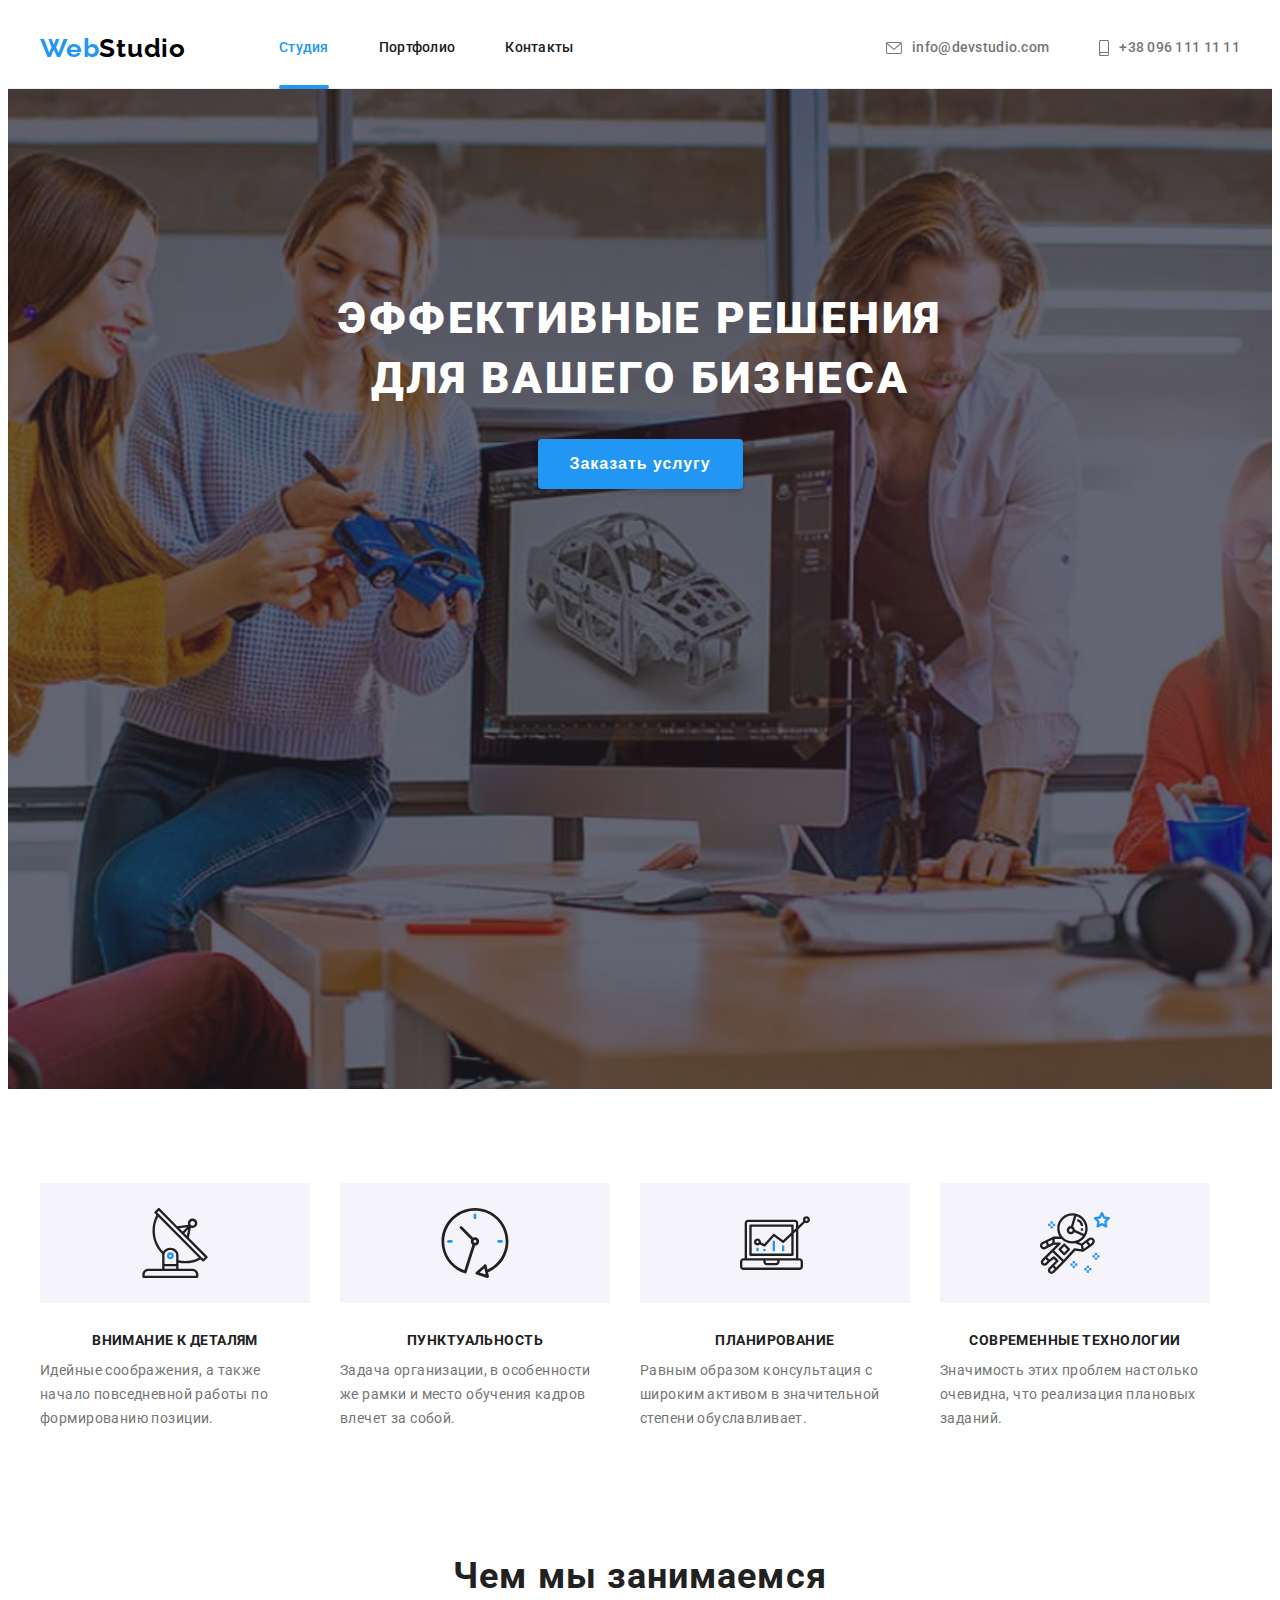
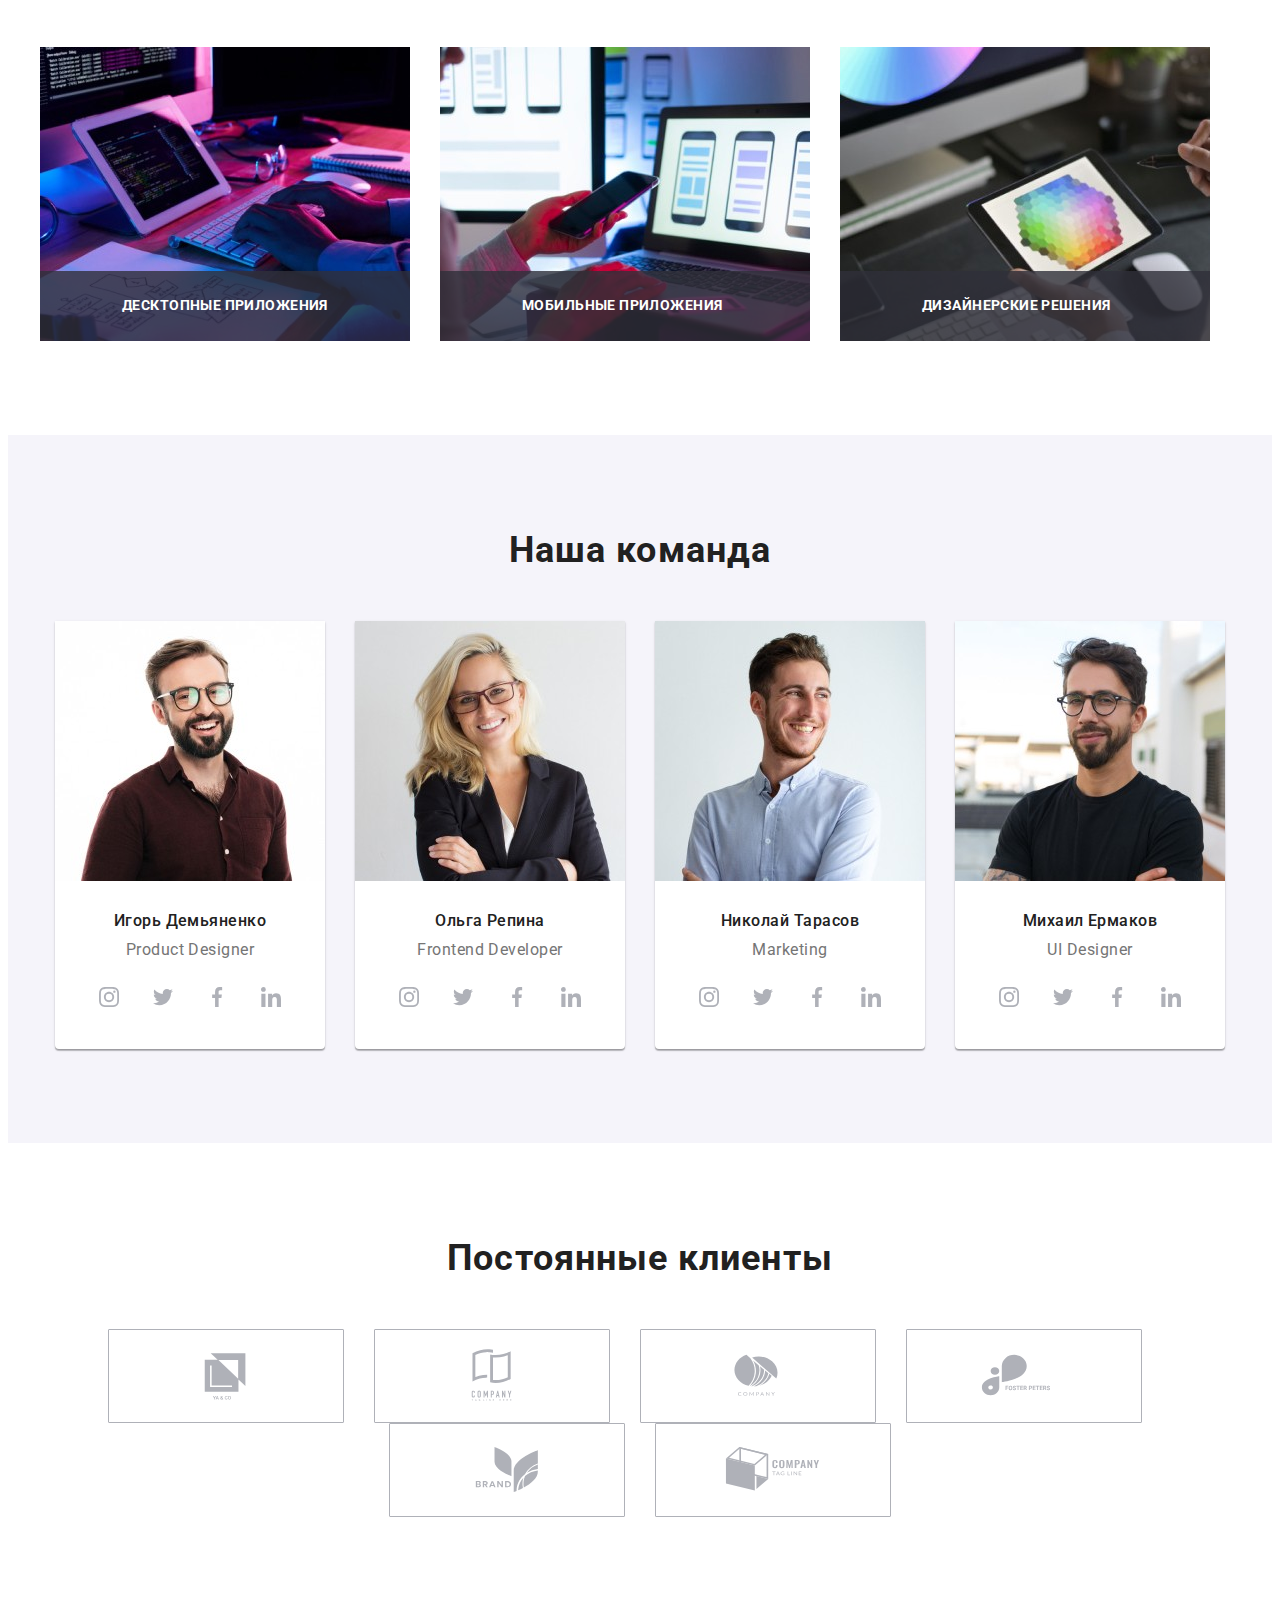
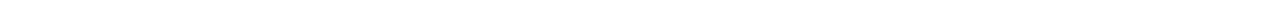
==== commit 83bf72ce: "Адвптувала img у webp формат, адаптувала background-image" ====
--- a/index.html
+++ b/index.html
@@ -111,7 +111,7 @@
         <ul class="auth-nav list">
           <li class="auth-nav__item-mail">
             <a class="auth-nav__link" href="mailto:info@devstudio.com">
-              <svg class="auth-nav__icon" width="16" height="12">
+              <svg class="auth-nav__icon icon-envelope" width="16" height="12">
                 <use href="./images/svg-icon/icons/sprite.svg#icon-envelope"></use>
               </svg>
               info@devstudio.com
@@ -119,7 +119,7 @@
           </li>
           <li class="auth-nav__item-tel">
             <a class="auth-nav__link" href="tel:+380961111111">
-              <svg class="auth-nav__icon" width="10" height="16">
+              <svg class="auth-nav__icon icon-smartphone" width="10" height="16">
                 <use href="./images/svg-icon/icons/sprite.svg#icon-smartphone"></use>
               </svg>
               +38 096 111 11 11</a
@@ -131,7 +131,7 @@
 
     <main>
       <!--Эффективные решения для вашего бизнеса-->
-      <!-- <section class="hero hero-overlay">
+      <section class="hero hero-overlay"> 
         <div class="container">
           <h1 class="hero-head">Эффективные решения для вашего бизнеса</h1>
           <button class="buttom-order" type="button" data-modal-open>Заказать услугу</button>
@@ -267,7 +267,7 @@
             </div>
           </div>
         </div>
-      </section>  -->
+      </section> 
 
       <!--Особенности-->
       <section class="section peculiarities-section">
@@ -360,7 +360,7 @@
                 srcset="./images/demianenko-mobile.jpg, ./images/demianenko@2x-mobile.jpg 2x" 
                 media="(max-width: 767px)"
                 />
-              <img src="./images/demianenko-deck.jpg" alt="Игорь Демьяненко" width="270" height="260" />
+              <img class="demianenko" src="./images/demianenko-deck.jpg" alt="Игорь Демьяненко" width="270" height="260" />
             </picture>
               <div class="our-team__box">
                 <h3 class="our-team__full-name">Игорь Демьяненко</h3>
@@ -435,7 +435,7 @@
                 srcset="./images/repina-mobile.jpg, ./images/repina@2x-mobile.jpg 2x" 
                 media="(max-width: 767px)"
                 />
-              <img src="./images/repina-deck.jpg" alt="Ольга Репина" width="270" height="260" />
+              <img class="repina" src="./images/repina-deck.jpg" alt="Ольга Репина" width="270" height="260" />
             </picture>
               <div class="our-team__box">
                 <h3 class="our-team__full-name">Ольга Репина</h3>
@@ -510,7 +510,7 @@
                 srcset="./images/tarasov-mobile.jpg, ./images/tarasov@2x-mobile.jpg 2x" 
                 media="(max-width: 767px)"
                 />
-              <img src="./images/tarasov-deck.jpg" alt="Николай Тарасов" width="270" height="260" />
+              <img class="tarasov" src="./images/tarasov-deck.jpg" alt="Николай Тарасов" width="270" height="260" />
             </picture>
               <div class="our-team__box">
                 <h3 class="our-team__full-name">Николай Тарасов</h3>
@@ -585,7 +585,7 @@
                 srcset="./images/ermakov-mobile.jpg, ./images/ermakov@2x-mobile.jpg 2x" 
                 media="(max-width: 767px)"
                 />
-              <img src="./images/ermakov-deck.jpg" alt="Михаил Ермаков" width="270" height="260" />
+              <img  class="ermakov" src="./images/ermakov-deck.jpg" alt="Михаил Ермаков" width="270" height="260" />
             </picture>
               <div class="our-team__box">
                 <h3 class="our-team__full-name">Михаил Ермаков</h3>
--- a/css/main.min.css
+++ b/css/main.min.css
@@ -1,2 +1,2 @@
-:root{--main-font: "Roboto", sans-serif;--secondary-font: "Raleway", sans-serif;--accent-color: #2196f3;--duration: 250ms;--timing-function: cubic-bezier(0.4, 0, 0.2, 1);--gallery-list-gap: 30px}.vissual-hidden{position:absolute;white-space:nowrap;width:1px;height:1px;overflow:hidden;border:0;padding:0;margin:-1px;clip:rect(0 0 0 0);-webkit-clip-path:inset(50%);clip-path:inset(50%)}body{background:#ffffff;font-family:var(--main-font);color:#212121}.section{padding-top:60px;padding-bottom:60px}@media screen and (min-width: 1200px){.section{padding-top:94px;padding-bottom:94px}}img{display:block;max-width:100%;height:auto}.list{list-style:none;margin:0;padding:0}.link{text-decoration:none}h1,h2,h3,p{margin:0}ul,ol{margin:0;padding:0}img{display:block;max-width:100%;height:auto}.container{padding-left:15px;padding-right:15px;margin-left:auto;margin-right:auto}@media screen and (min-width: 480px){.container{width:480px}}@media screen and (min-width: 768px){.container{width:768px}}@media screen and (min-width: 1200px){.container{width:1200px}}.buttom-order{font-weight:700;font-size:16px;line-height:1.87;letter-spacing:0.06em;color:#ffffff;background:#2196f3;-webkit-box-shadow:0px 4px 4px rgba(0,0,0,0.15);box-shadow:0px 4px 4px rgba(0,0,0,0.15);border-radius:4px;cursor:pointer;padding:10px 32px;margin-right:auto;margin-left:auto;margin-top:30px;min-width:200px;min-height:50px;max-width:220px;border:none}.buttom-order:hover,.buttom-order:focus{background-color:#188ce8;-webkit-transition:-webkit-transform var(--duration) var(--timing-function);transition:-webkit-transform var(--duration) var(--timing-function);transition:transform var(--duration) var(--timing-function);transition:transform var(--duration) var(--timing-function), -webkit-transform var(--duration) var(--timing-function)}.socials__list{display:-webkit-box;display:-ms-flexbox;display:flex;-webkit-box-pack:center;-ms-flex-pack:center;justify-content:center;-webkit-box-align:center;-ms-flex-align:center;align-items:center}.social__link{width:44px;height:44px;background-color:#ffffff;border-radius:50%;display:-webkit-box;display:-ms-flexbox;display:flex;-webkit-box-align:center;-ms-flex-align:center;align-items:center;-webkit-box-pack:center;-ms-flex-pack:center;justify-content:center;-webkit-transition:background-color var(--duration) var(--timing-function);transition:background-color var(--duration) var(--timing-function)}.social__link:hover,.social__link:focus{background-color:#2196f3;-webkit-transition:background-color var(--duration) var(--timing-function);transition:background-color var(--duration) var(--timing-function)}.social__link:hover .socials__icon,.social__link:focus .socials__icon{fill:#ffffff;-webkit-transition:fill var(--duration) var(--timing-function);transition:fill var(--duration) var(--timing-function)}.socials__item{margin-right:10px}.socials__item:last-child{margin-right:0}.socials__icon{fill:#afb1b8}.site-logo{font-family:var(--secondary-font);font-weight:700;font-size:26px;line-height:1.19;letter-spacing:0.03em;color:#000000;text-decoration:none}.site-logo__web{color:#2196f3}.site-logo__studio{font-weight:700;font-size:26px;line-height:1.19;letter-spacing:0.03em;color:#ffffff}@media screen and (min-width: 768px){.site-logo{margin-right:88px}}@media screen and (min-width: 1200px){.site-logo{margin-right:93px}.site-logo__footer{margin-right:0;margin-bottom:20px;display:block}}.backdrop{position:fixed;background-color:rgba(0,0,0,0.2);width:100%;height:100%;top:0;left:0;-webkit-transition:opacity var(--duration) var(--timing-function),visibility var(--duration) var(--timing-function);transition:opacity var(--duration) var(--timing-function),visibility var(--duration) var(--timing-function);z-index:3}.backdrop.is-hidden{opacity:0;pointer-events:none;visibility:hidden}.modal-wrapper{position:absolute;background-color:#ffffff;width:528px;height:581px;padding:40px;border-radius:4px;-webkit-transform:translate(-50%, -50%);transform:translate(-50%, -50%);-webkit-box-shadow:0px 1px 3px rgba(0,0,0,0.12),0px 1px 1px rgba(0,0,0,0.14),0px 2px 1px rgba(0,0,0,0.2);box-shadow:0px 1px 3px rgba(0,0,0,0.12),0px 1px 1px rgba(0,0,0,0.14),0px 2px 1px rgba(0,0,0,0.2);left:50%;top:50%;-webkit-transform:translate(-50%, -50%) scale(1);transform:translate(-50%, -50%) scale(1);-webkit-transition:-webkit-transform var(--duration) var(--timing-function);transition:-webkit-transform var(--duration) var(--timing-function);transition:transform var(--duration) var(--timing-function);transition:transform var(--duration) var(--timing-function), -webkit-transform var(--duration) var(--timing-function)}.modal-btn{position:absolute;top:8px;right:8px;cursor:pointer;border:1px solid rgba(0,0,0,0.1);border-radius:50%;background:#ffffff;width:30px;height:30px;display:-webkit-box;display:-ms-flexbox;display:flex;-webkit-box-align:center;-ms-flex-align:center;align-items:center;-webkit-box-pack:center;-ms-flex-pack:center;justify-content:center;padding:0}.modal-btn:hover .modal-btn-focus,.modal-btn:focus .modal-btn-focus{fill:#2196f3}.modal-form{text-align:left;margin-top:0em}.form-head{font-weight:700;font-size:20px;line-height:1.15;text-align:center;letter-spacing:0.03em;color:#212121;margin-bottom:12px;display:block}.form-modal-group{display:block;margin-bottom:10px;position:relative}.form-modal-group:hover .form-modal-icon,.form-modal-group:focus .form-modal-icon{cursor:pointer;fill:#2196f3;-webkit-transition:fill var(--duration) var(--timing-function);transition:fill var(--duration) var(--timing-function)}.form-modal-group:focus-within .form-modal-icon{fill:var(--accent-color)}.form-modal-group:hover .form-message,.form-modal-group:focus .form-message{border:1px solid #2196f3;-webkit-transition:border-color var(--duration) var(--timing-function);transition:border-color var(--duration) var(--timing-function)}.form-modal-group:hover .form-message::-webkit-input-placeholder,.form-modal-group:focus .form-message::-webkit-input-placeholder{font-weight:400;font-size:14px;line-height:1.14;letter-spacing:0.01em;color:rgba(117,117,117,0.5);-webkit-transition:var(--duration) var(--timing-function);transition:var(--duration) var(--timing-function)}.form-modal-group:hover .form-message:-ms-input-placeholder,.form-modal-group:focus .form-message:-ms-input-placeholder{font-weight:400;font-size:14px;line-height:1.14;letter-spacing:0.01em;color:rgba(117,117,117,0.5);-webkit-transition:var(--duration) var(--timing-function);transition:var(--duration) var(--timing-function)}.form-modal-group:hover .form-message::-ms-input-placeholder,.form-modal-group:focus .form-message::-ms-input-placeholder{font-weight:400;font-size:14px;line-height:1.14;letter-spacing:0.01em;color:rgba(117,117,117,0.5);-webkit-transition:var(--duration) var(--timing-function);transition:var(--duration) var(--timing-function)}.form-modal-group:hover .form-message::placeholder,.form-modal-group:focus .form-message::placeholder{font-weight:400;font-size:14px;line-height:1.14;letter-spacing:0.01em;color:rgba(117,117,117,0.5);-webkit-transition:var(--duration) var(--timing-function);transition:var(--duration) var(--timing-function)}.form-modal-group:focus .form-modal-icon{color:var(--accent-color)}.form-modal-group-coment{margin-bottom:20px}.form-policy-group{display:block;margin-bottom:30px}.form-modal-icon{position:absolute;bottom:14px;left:10px;fill:#212121;-webkit-transition:fill var(--duration) var(--timing-function);transition:fill var(--duration) var(--timing-function)}.form-modal-label{font-weight:400;font-size:12px;line-height:1.17;letter-spacing:0.01em;color:#757575;display:block;margin-bottom:4px}.form-modal-input{width:100%;padding:11px 11px 11px 36px;cursor:pointer;border:1px solid rgba(33,33,33,0.2);border-radius:4px;outline:transparent}.form-modal-input:hover,.form-modal-input:focus{border:1px solid #2196f3;-webkit-transition:border-color var(--duration) var(--timing-function);transition:border-color var(--duration) var(--timing-function)}.form-modal-input:focus ~ .warning{opacity:1}.form-modal-input:focus+.form-modal-icon{fill:var(--accent-color)}.form-modal-input:focus{border:1px solid #2196f3;fill:var(--accent-color)}.form-modal-input:not(:placeholder-shown) ~ .warning{opacity:0}.form-modal-input:invalid ~ .error{opacity:1}.warning,.error{position:absolute;bottom:-14px;left:10px;width:90%;display:-webkit-box;display:-ms-flexbox;display:flex;-webkit-box-align:center;-ms-flex-align:center;align-items:center;-webkit-box-pack:justify;-ms-flex-pack:justify;justify-content:space-between;font-size:10px;-webkit-transition:var(--duration) var(--timing-function);transition:var(--duration) var(--timing-function)}.warning-icon,.error-icon{display:-webkit-inline-box;display:-ms-inline-flexbox;display:inline-flex;fill:currentColor}.error{color:#e22f37;opacity:0}.warning{color:#ffc039;opacity:0}.form-message{resize:none;width:100%;border-radius:4px;outline:transparent;cursor:pointer;padding:12px 16px;border:1px solid rgba(33,33,33,0.2)}.form-message::-webkit-input-placeholder{font-weight:400;font-size:12px;line-height:1.17;letter-spacing:0.01em;color:rgba(117,117,117,0.5);-webkit-transition:var(--duration) var(--timing-function);transition:var(--duration) var(--timing-function)}.form-message:-ms-input-placeholder{font-weight:400;font-size:12px;line-height:1.17;letter-spacing:0.01em;color:rgba(117,117,117,0.5);-webkit-transition:var(--duration) var(--timing-function);transition:var(--duration) var(--timing-function)}.form-message::-ms-input-placeholder{font-weight:400;font-size:12px;line-height:1.17;letter-spacing:0.01em;color:rgba(117,117,117,0.5);-webkit-transition:var(--duration) var(--timing-function);transition:var(--duration) var(--timing-function)}.form-message::placeholder{font-weight:400;font-size:12px;line-height:1.17;letter-spacing:0.01em;color:rgba(117,117,117,0.5);-webkit-transition:var(--duration) var(--timing-function);transition:var(--duration) var(--timing-function)}.form-message:focus{border:1px solid #2196f3}.form-policy-group{display:-webkit-box;display:-ms-flexbox;display:flex;-webkit-box-align:center;-ms-flex-align:center;align-items:center;-webkit-box-pack:center;-ms-flex-pack:center;justify-content:center}.custom-checkbox{width:16px;height:15px;display:-webkit-box;display:-ms-flexbox;display:flex;-webkit-box-align:center;-ms-flex-align:center;align-items:center;-webkit-box-pack:center;-ms-flex-pack:center;justify-content:center;outline:2px solid #212121;border-radius:1px;margin-right:7px;-webkit-transition:background-color var(--duration) var(--timing-function);transition:background-color var(--duration) var(--timing-function)}.custom-checkbox-icon{opacity:0;fill:#ffffff;-webkit-transition:opacity var(--duration) var(--timing-function);transition:opacity var(--duration) var(--timing-function)}.checkbox:checked+.custom-checkbox{background-color:var(--accent-color)}.checkbox:checked+.custom-checkbox{outline:2px solid #2196f3}.checkbox:hover+.custom-checkbox,.checkbox:focus+.custom-checkbox{outline:2px solid #2196f3}.checkbox:checked+.custom-checkbox .custom-checkbox-icon{opacity:1}.checkbox:hover+.custom-checkbox .custom-checkbox-icon,.checkbox:focus+.custom-checkbox .custom-checkbox-icon{opacity:1}.form-policy-desc{font-weight:400;font-size:14px;line-height:1.71;letter-spacing:0.03em;color:#757575}.form-policy-link{color:#2196f3}.submit-btn{margin-top:0;margin-bottom:40px;display:-webkit-box;display:-ms-flexbox;display:flex;-ms-flex-line-pack:center;align-content:center;-webkit-box-pack:center;-ms-flex-pack:center;justify-content:center}.contact-form{width:570px}.contact-form__group{margin-right:12px}.contact-form__name{font-weight:700;font-size:14px;line-height:16px;letter-spacing:0.03em;text-transform:uppercase;color:#ffffff;margin-bottom:20px}.contact-form__form{display:-webkit-box;display:-ms-flexbox;display:flex;text-align:center}.contact-form__input{background-color:transparent;width:358px;cursor:pointer;border:1px solid rgba(255,255,255,0.3);-webkit-filter:drop-shadow(0px 4px 4px rgba(0,0,0,0.15));filter:drop-shadow(0px 4px 4px rgba(0,0,0,0.15));border-radius:4px;padding-left:16px;padding-top:15px;padding-bottom:15px;outline:none;font-weight:400;font-size:16px;line-height:20px;display:-webkit-box;display:-ms-flexbox;display:flex;-webkit-box-align:center;-ms-flex-align:center;align-items:center;letter-spacing:0.03em;color:#fff}.contact-form__input::-webkit-input-placeholder{font-weight:400;font-size:16px;line-height:20px;display:-webkit-box;display:flex;-webkit-box-align:center;align-items:center;letter-spacing:0.03em;color:rgba(255,255,255,0.6)}.contact-form__input:-ms-input-placeholder{font-weight:400;font-size:16px;line-height:20px;display:-ms-flexbox;display:flex;-ms-flex-align:center;align-items:center;letter-spacing:0.03em;color:rgba(255,255,255,0.6)}.contact-form__input::-ms-input-placeholder{font-weight:400;font-size:16px;line-height:20px;display:-ms-flexbox;display:flex;-ms-flex-align:center;align-items:center;letter-spacing:0.03em;color:rgba(255,255,255,0.6)}.contact-form__input::placeholder{font-weight:400;font-size:16px;line-height:20px;display:-webkit-box;display:-ms-flexbox;display:flex;-webkit-box-align:center;-ms-flex-align:center;align-items:center;letter-spacing:0.03em;color:rgba(255,255,255,0.6)}.contact-form__buttom{font-weight:700;font-size:16px;line-height:1.87;display:-webkit-box;display:-ms-flexbox;display:flex;-webkit-box-align:center;-ms-flex-align:center;align-items:center;text-align:center;letter-spacing:0.06em;border:none;color:#ffffff;background:#2196f3;-webkit-box-shadow:0px 4px 4px rgba(0,0,0,0.15);box-shadow:0px 4px 4px rgba(0,0,0,0.15);border-radius:4px;cursor:pointer;padding:10px 28px;min-height:50px;max-width:220px;min-width:200px}.contact-form__icon{fill:#ffff;right:18px;margin-left:10px}.porfolio-navigation-list{display:-webkit-box;display:-ms-flexbox;display:flex;-webkit-box-align:center;-ms-flex-align:center;align-items:center;-webkit-box-pack:center;-ms-flex-pack:center;justify-content:center;margin-bottom:34px}.portfolio-navigation-item{margin-right:8px}.portfolio-navigation-item:last-child{margin-right:0}.porfolio-navigation-buttom{font-family:var(--main-font);font-weight:500;font-size:16px;line-height:1.63;text-align:center;letter-spacing:0.03em;cursor:pointer;background:#f5f4fa;border-radius:4px;padding:6px 22px;border:none;-webkit-transition:color var(--duration) var(--timing-function),background-color var(--duration) var(--timing-function),-webkit-box-shadow var(--duration) var(--timing-function);transition:color var(--duration) var(--timing-function),background-color var(--duration) var(--timing-function),-webkit-box-shadow var(--duration) var(--timing-function);transition:color var(--duration) var(--timing-function),box-shadow var(--duration) var(--timing-function),background-color var(--duration) var(--timing-function);transition:color var(--duration) var(--timing-function),box-shadow var(--duration) var(--timing-function),background-color var(--duration) var(--timing-function),-webkit-box-shadow var(--duration) var(--timing-function)}.porfolio-navigation-buttom:hover,.porfolio-navigation-buttom:focus{color:#ffffff;background:#2196f3;-webkit-box-shadow:0px 3px 1px rgba(0,0,0,0.1),0px 1px 2px rgba(0,0,0,0.08),0px 2px 2px rgba(0,0,0,0.12);box-shadow:0px 3px 1px rgba(0,0,0,0.1),0px 1px 2px rgba(0,0,0,0.08),0px 2px 2px rgba(0,0,0,0.12);-webkit-transition:color var(--duration) var(--timing-function),background-color var(--duration) var(--timing-function),-webkit-box-shadow var(--duration) var(--timing-function);transition:color var(--duration) var(--timing-function),background-color var(--duration) var(--timing-function),-webkit-box-shadow var(--duration) var(--timing-function);transition:color var(--duration) var(--timing-function),box-shadow var(--duration) var(--timing-function),background-color var(--duration) var(--timing-function);transition:color var(--duration) var(--timing-function),box-shadow var(--duration) var(--timing-function),background-color var(--duration) var(--timing-function),-webkit-box-shadow var(--duration) var(--timing-function)}.header{position:relative;padding-top:10px;padding-bottom:10px;border-bottom-width:1px;border-bottom-style:solid;border-bottom-color:#ececec}.header__container{display:-webkit-box;display:-ms-flexbox;display:flex;-webkit-box-pack:justify;-ms-flex-pack:justify;justify-content:space-between;-webkit-box-align:center;-ms-flex-align:center;align-items:center}@media screen and (max-width: 767px){.site-nav{display:none}.auth-nav{display:none}.mobile-menu-btn{background-color:transparent;border:none;padding:0;line-height:0;cursor:pointer}.mobile-menu-btn:hover .mobile-menu-btn-icon{fill:#2196f3}.mobile-menu-btn:focus-within .mobile-menu-btn-icon{fill:#2196f3}.mobile-menu{position:absolute;top:0;left:0;width:100%;height:100vh;overflow:auto;opacity:0;visibility:hidden;pointer-events:none;background-color:#fff;z-index:100;-webkit-transition:opacity var(--duration) var(--timing-function),visibility var(--duration) var(--timing-function);transition:opacity var(--duration) var(--timing-function),visibility var(--duration) var(--timing-function)}.mobile-menu.is-open{opacity:1;visibility:visible;pointer-events:auto}.mobile-menu__close-btn{position:absolute;top:10px;right:15px;background-color:transparent;border:none;padding:0;line-height:0}.mobile-menu__close-btn:hover .mobile-menu__close-icon,.mobile-menu__close-btn:focus .mobile-menu__close-icon{fill:#2196f3;cursor:pointer}.mobile-menu-container{position:relative;padding-top:48px;padding-bottom:48px;z-index:100}.mobile-menu__list,.mobile-menu__contact-list,.mobile-menu__social-list{padding-left:40px;margin-bottom:48px}.mobile-menu__item{margin-bottom:32px}.mobile-menu__item:last-child{margin-bottom:300px}.mobile-menu__item:hover .mobile-menu__link,.mobile-menu__item:focus .mobile-menu__link{color:#2196f3}.mobile-menu__link{font-weight:500;font-size:40px;line-height:1.18;text-align:center;letter-spacing:0.02em;color:#212121;text-decoration:none}.mobile-menu__contact-item{margin-bottom:32px}.mobile-menu__contact-item:last-child{margin-bottom:64px}.mobile-menu__tel-link{font-weight:500;font-size:34px;line-height:1.18;letter-spacing:0.02em;color:#2196f3;text-decoration:none}.mobile-menu__mail-link{font-weight:500;font-size:24px;line-height:1.17;letter-spacing:0.02em;color:#757575;text-decoration:none}.mobile-menu__social-list{display:-webkit-box;display:-ms-flexbox;display:flex;-ms-flex-wrap:wrap;flex-wrap:wrap}.mobile-menu__social-link{font-weight:500;font-size:18px;line-height:1.22;letter-spacing:0.02em;color:#2196f3;text-decoration:none}.mobile-menu__social-item{padding-right:10px;margin-top:10px}.mobile-menu__social-item:not(:last-child){border-right:1px solid rgba(33,33,33,0.2);margin-right:10px}}@media screen and (min-width: 768px){.mobile-menu,.mobile-menu-btn{display:none}.header{display:-webkit-box;display:-ms-flexbox;display:flex;-webkit-box-align:center;-ms-flex-align:center;align-items:center;padding:0}.navigation-list{padding:0;margin:0}.site-nav{display:-webkit-box;display:-ms-flexbox;display:flex;-webkit-box-align:center;-ms-flex-align:center;align-items:center;-webkit-box-pack:center;-ms-flex-pack:center;justify-content:center}.site-nav__item{margin-right:50px}.site-nav__item:last-child{margin-right:0}.site-nav__link{font-weight:500;font-size:14px;line-height:1.14;letter-spacing:0.02em;text-decoration:none;color:#212121;padding-top:32px;padding-bottom:32px;display:block;position:relative;-webkit-transition:color var(--duration) var(--timing-function);transition:color var(--duration) var(--timing-function)}.site-nav__link:hover,.site-nav__link:focus{color:var(--accent-color);-webkit-transition:color var(--duration) var(--timing-function);transition:color var(--duration) var(--timing-function)}.site-nav__link.current::after{content:'';display:block;width:100%;height:4px;position:absolute;bottom:-1px;left:0;border-radius:2px;background-color:#2196f3}.site-nav__link--studio{color:#2196f3}.site-nav--portfolio{color:#2196f3}.auth-nav{margin-left:auto;display:-webkit-box;display:-ms-flexbox;display:flex;-ms-flex-wrap:wrap;flex-wrap:wrap;margin-left:84px}.auth-nav__link{font-weight:500;font-size:12px;line-height:1.17;letter-spacing:0.02em;color:#757575;text-decoration:none;display:block;display:-webkit-box;display:-ms-flexbox;display:flex;-webkit-box-align:center;-ms-flex-align:center;align-items:center;-webkit-box-pack:center;-ms-flex-pack:center;justify-content:center;-webkit-transition:color var(--duration) var(--timing-function);transition:color var(--duration) var(--timing-function)}.auth-nav__link:hover,.auth-nav__link:focus{color:var(--accent-color);-webkit-transition:color var(--duration) var(--timing-function);transition:color var(--duration) var(--timing-function)}.auth-nav__icon{fill:currentColor;margin-right:10px}.auth-nav__item-mail{margin-bottom:10px}.auth-nav__item-tel{padding:0;margin:0}}@media screen and (min-width: 1200px){.auth-nav{margin-left:auto;display:-webkit-box;display:-ms-flexbox;display:flex;-webkit-box-align:center;-ms-flex-align:center;align-items:center;justify-items:center;padding-top:0}.auth-nav__link{font-size:14px;line-height:1.14}.auth-nav__item-mail{margin-right:50px;margin-bottom:0}}.hero{background:#2f303a;padding-top:118px;padding-bottom:118px;text-align:center}.hero-head{font-weight:900;font-size:44px;line-height:1.36;letter-spacing:0.06em;text-transform:uppercase;color:#ffffff;width:696px;margin-left:auto;margin-right:auto}@media screen and (max-width: 767px){.hero-overlay{height:400px;max-width:480px;background-repeat:no-repeat;background-position:center;margin-left:auto;margin-right:auto;background-image:-webkit-gradient(linear, left top, right top, from(rgba(47,48,58,0.4)), to(rgba(47,48,58,0.4))),url("/images/hero-head-mobile.jpg");background-image:linear-gradient(to right, rgba(47,48,58,0.4), rgba(47,48,58,0.4)),url("/images/hero-head-mobile.jpg")}}@media screen and (max-width: 767px) and (min-device-pixel-ratio: 2), screen and (max-width: 767px) and (-webkit-min-device-pixel-ratio: 2), screen and (max-width: 767px) and (min-resolution: 192dpi), screen and (max-width: 767px) and (min-resolution: 2dppx){.hero-overlay{background-image:url("/images/hero-head@2x-mobile.jpg")}}@media screen and (min-width: 768px){.hero-overlay{height:400px;max-width:768px;background-image:-webkit-gradient(linear, left top, right top, from(rgba(47,48,58,0.4)), to(rgba(47,48,58,0.4))),url("/images/hero-head-tablet.jpg");background-image:linear-gradient(to right, rgba(47,48,58,0.4), rgba(47,48,58,0.4)),url("/images/hero-head-tablet.jpg")}}@media screen and (min-width: 768px) and (min-device-pixel-ratio: 2), screen and (min-width: 768px) and (-webkit-min-device-pixel-ratio: 2), screen and (min-width: 768px) and (min-resolution: 192dpi), screen and (min-width: 768px) and (min-resolution: 2dppx){.hero-overlay{background-image:url("/images/hero-head@2x-tablet.jpg")}}@media screen and (min-width: 1200px){.hero{padding-top:200px;padding-bottom:200px}.hero-overlay{height:600px;max-width:1600px;background-image:-webkit-gradient(linear, left top, right top, from(rgba(47,48,58,0.4)), to(rgba(47,48,58,0.4))),url("/images/hero-head-deck.jpg");background-image:linear-gradient(to right, rgba(47,48,58,0.4), rgba(47,48,58,0.4)),url("/images/hero-head-deck.jpg")}}@media screen and (min-width: 1200px) and (min-device-pixel-ratio: 2), screen and (min-width: 1200px) and (-webkit-min-device-pixel-ratio: 2), screen and (min-width: 1200px) and (min-resolution: 192dpi), screen and (min-width: 1200px) and (min-resolution: 2dppx){.hero-overlay{background-image:url("/images/hero-head@2x-deck.jpg")}}.peculiarities-title{font-weight:700;font-size:14px;line-height:1.14;letter-spacing:0.03em;text-transform:uppercase;margin-bottom:10px}.peculiarities-text{font-weight:400;font-size:14px;line-height:1.71;letter-spacing:0.03em;color:#757575}.icon-antenna::before{background-image:url(../images/svg-icon/antenna.svg)}.icon-clock::before{background-image:url(../images/svg-icon/clock.svg)}.icon-diagram::before{background-image:url(../images/svg-icon/diagram.svg)}.icon-astronaut::before{background-image:url(../images/svg-icon/astronaut.svg)}.peculiarties-list-box::before{display:block;content:'';height:120px;margin-bottom:30px;background-repeat:no-repeat;background-position:center;background-color:#f5f4fa}@media screen and (min-width: 480px){.peculiarities-list{display:block}.peculiarities-title{text-align:center}.peculiarties-list-box{margin-bottom:30px}.peculiarties-list-box:last-child{margin-bottom:0}}@media screen and (min-width: 768px) and (max-width: 1199px){.peculiarities-section{padding-bottom:0}.peculiarities-list{display:-webkit-box;display:-ms-flexbox;display:flex;-ms-flex-wrap:wrap;flex-wrap:wrap;-webkit-box-pack:center;-ms-flex-pack:center;justify-content:center}.peculiarties-list-box{-ms-flex-preferred-size:calc((100% - 3 * 30px) / 2);flex-basis:calc((100% - 3 * 30px) / 2);margin-right:30px}.peculiarties-list-box:nth-child(2n+2){margin-right:0}}@media screen and (min-width: 1200px){.peculiarities-section{padding-bottom:0}.peculiarities-list{display:-webkit-box;display:-ms-flexbox;display:flex;-webkit-box-align:center;-ms-flex-align:center;align-items:center}.peculiarties-list-box{margin-right:30px;width:270px}.peculiarties-list-box:last-child{margin-right:0;margin-bottom:30px}}.our-team__head{font-weight:700;font-size:36px;line-height:1.17;text-align:center;letter-spacing:0.03em;margin-bottom:50px}.section-what-we-do{display:-webkit-box;display:-ms-flexbox;display:flex;-webkit-box-align:center;-ms-flex-align:center;align-items:center}.section-what-we-do-list{margin-right:30px;position:relative}.section-what-we-do-list:last-child{margin-right:0}.section-what-we-do-list::after{position:absolute;bottom:0;left:0;content:'';display:block;width:100%;height:70px;background-color:rgba(47,48,58,0.8)}.list-description{font-weight:700;font-size:14px;line-height:1.14;text-align:center;letter-spacing:0.03em;text-transform:uppercase;position:absolute;bottom:27px;left:82px;color:#ffffff;z-index:1}@media screen and (max-width: 1199px){.what-we-do{display:none}}.our-team{background:#f5f4fa}.our-team__full-name{font-weight:500;font-size:16px;line-height:1.19;text-align:center;letter-spacing:0.03em;margin-bottom:10px}.our-team__position{font-weight:400;font-size:16px;line-height:1.19;text-align:center;letter-spacing:0.03em;color:#757575;margin-bottom:16px}.our-team__surnames{-webkit-box-shadow:0px 1px 3px rgba(0,0,0,0.12),0px 1px 1px rgba(0,0,0,0.14),0px 2px 1px rgba(0,0,0,0.2);box-shadow:0px 1px 3px rgba(0,0,0,0.12),0px 1px 1px rgba(0,0,0,0.14),0px 2px 1px rgba(0,0,0,0.2);border-radius:0px 0px 4px 4px;background:#ffffff}@media screen and (min-width: 480px) and (max-width: 767px){.our-team__list{display:block}.our-team__box{padding-top:30px;padding-bottom:24px}.our-team__surnames{width:450px;margin-bottom:30px}.our-team__surnames:last-child{margin-bottom:0}}@media screen and (min-width: 768px) and (max-width: 1199px){.our-team__list{display:-webkit-box;display:-ms-flexbox;display:flex;-ms-flex-wrap:wrap;flex-wrap:wrap;-webkit-box-pack:center;-ms-flex-pack:center;justify-content:center}.our-team__box{padding-top:30px;padding-bottom:24px}.our-team__surnames{width:354px;-ms-flex-preferred-size:calc((100% - 3 * 30px) / 2);flex-basis:calc((100% - 3 * 30px) / 2);margin-right:30px;margin-bottom:30px}.our-team__surnames:nth-child(2n+2){margin-right:0}.our-team__surnames:nth-child(n+3){margin-bottom:0}}@media screen and (min-width: 1200px){.our-team__list{display:-webkit-box;display:-ms-flexbox;display:flex;-webkit-box-align:center;-ms-flex-align:center;align-items:center;-webkit-box-pack:center;-ms-flex-pack:center;justify-content:center}.our-team__box{padding-top:30px;padding-bottom:30px}.our-team__surnames{margin-right:30px}.our-team__surnames:last-child{margin-right:0}.our-team__surnames{width:270px}}.regular-customers-head{font-weight:700;font-size:36px;line-height:1.17;text-align:center;letter-spacing:0.03em}.regular-customers-item{-webkit-box-align:center;-ms-flex-align:center;align-items:center;-webkit-box-pack:center;-ms-flex-pack:center;justify-content:center;border:1px solid #afb1b8;border-radius:1px;background-color:#ffffff;-webkit-transition:border-color var(--duration) var(--timing-function),fill var(--duration) var(--timing-function);transition:border-color var(--duration) var(--timing-function),fill var(--duration) var(--timing-function)}.regular-customers-item:hover,.regular-customers-item:focus-within{border:1px solid #2196f3;-webkit-transition:border-color var(--duration) var(--timing-function),fill var(--duration) var(--timing-function);transition:border-color var(--duration) var(--timing-function),fill var(--duration) var(--timing-function)}.regular-customers-item:hover .regular-customers-icon,.regular-customers-item:focus-within .regular-customers-icon{fill:#2196f3;outline:none;-webkit-transition:fill var(--duration) var(--timing-function);transition:fill var(--duration) var(--timing-function)}.regular-customers-icon{fill:#afb1b8;outline:none;-webkit-transition:fill var(--duration) var(--timing-function);transition:fill var(--duration) var(--timing-function)}@media screen and (min-width: 480px){.regular-customers-head{margin-bottom:30px}.regular-customers-list{display:-webkit-box;display:-ms-flexbox;display:flex;-ms-flex-wrap:wrap;flex-wrap:wrap;-webkit-box-pack:center;-ms-flex-pack:center;justify-content:center;-webkit-box-align:center;-ms-flex-align:center;align-items:center}.regular-customers-item{width:210px;padding:16px 52px}.regular-customers-item:nth-child(n+5){margin-bottom:0}}@media screen and (max-width: 767px){.regular-customers-item{-ms-flex-preferred-size:calc((100% - 3 * 30px) / 2);flex-basis:calc((100% - 3 * 30px) / 2);margin-bottom:30px;height:92px}.regular-customers-item:nth-child(2n+2){margin-right:0}}@media screen and (min-width: 768px){.regular-customers-list{display:-webkit-box;display:-ms-flexbox;display:flex;-webkit-box-pack:center;-ms-flex-pack:center;justify-content:center;-webkit-box-align:center;-ms-flex-align:center;align-items:center}.regular-customers-item{width:226px;padding:16px 60px}}@media screen and (max-width: 1199px){.regular-customers-list{gap:30px}}@media screen and (min-width: 1200px){.regular-customers-head{margin-bottom:50px}.regular-customers-item{margin-right:30px;width:170px;padding:16px 32px}.regular-customers-item:last-child{margin-right:0}.regular-customers-link{display:-webkit-box;display:-ms-flexbox;display:flex;-webkit-box-align:center;-ms-flex-align:center;align-items:center;-webkit-box-pack:center;-ms-flex-pack:center;justify-content:center}.regular-customers-list{display:-webkit-box;display:-ms-flexbox;display:flex;-webkit-box-pack:center;-ms-flex-pack:center;justify-content:center;-webkit-box-align:center;-ms-flex-align:center;align-items:center}}.portfolio-list-link{text-decoration:none;-webkit-transition:-webkit-box-shadow var(--duration) var(--timing-function);transition:-webkit-box-shadow var(--duration) var(--timing-function);transition:box-shadow var(--duration) var(--timing-function);transition:box-shadow var(--duration) var(--timing-function), -webkit-box-shadow var(--duration) var(--timing-function)}.portfolio-list-link:hover,.portfolio-list-link:focus{display:block;background:#ffffff;-webkit-box-shadow:0px 1px 1px rgba(0,0,0,0.12),0px 4px 4px rgba(0,0,0,0.06),1px 4px 6px rgba(0,0,0,0.16);box-shadow:0px 1px 1px rgba(0,0,0,0.12),0px 4px 4px rgba(0,0,0,0.06),1px 4px 6px rgba(0,0,0,0.16);-webkit-transition:-webkit-box-shadow var(--duration) var(--timing-function);transition:-webkit-box-shadow var(--duration) var(--timing-function);transition:box-shadow var(--duration) var(--timing-function);transition:box-shadow var(--duration) var(--timing-function), -webkit-box-shadow var(--duration) var(--timing-function)}.portfolio-list-link:hover .portfolio-text,.portfolio-list-link:focus .portfolio-text{-webkit-transform:translateY(0);transform:translateY(0);-webkit-transition:-webkit-transform var(--duration) var(--timing-function);transition:-webkit-transform var(--duration) var(--timing-function);transition:transform var(--duration) var(--timing-function);transition:transform var(--duration) var(--timing-function), -webkit-transform var(--duration) var(--timing-function)}.img-container{position:relative;overflow:hidden}.portfolio-img{display:block;height:auto;max-width:100%}.portfolio-text{position:absolute;top:0;left:0;width:100%;height:100%;color:#ffffff;background-color:rgba(33,150,243,0.9);padding:63px 24px;font-weight:400;font-size:18px;line-height:1.56;letter-spacing:0.03em;-webkit-transform:translateY(101%);transform:translateY(101%);-webkit-transition:-webkit-transform var(--duration) var(--timing-function);transition:-webkit-transform var(--duration) var(--timing-function);transition:transform var(--duration) var(--timing-function);transition:transform var(--duration) var(--timing-function), -webkit-transform var(--duration) var(--timing-function)}.border-size{border-bottom-width:1px;border-bottom-style:solid;border-bottom-color:#eeeeee;border-right-width:1px;border-right-style:solid;border-right-color:#eeeeee;border-left-width:1px;border-left-style:solid;border-left-color:#eeeeee;padding:20px 24px}.project-name{font-weight:700;font-size:18px;line-height:2;letter-spacing:0.06em;color:#212121;text-decoration:none;margin-bottom:4px}.project-class{font-family:var(--main-font);font-style:normal;font-weight:400;font-size:16px;line-height:1.87;letter-spacing:0.03em;color:#757575}@media screen and (min-width: 480px){.portfolio-projects{display:block;-webkit-box-pack:center;-ms-flex-pack:center;justify-content:center;-webkit-box-align:center;-ms-flex-align:center;align-items:center}.portfolio-projects-list{margin-bottom:30px}.porfolio-navigation-list{display:-webkit-box;display:-ms-flexbox;display:flex;-ms-flex-wrap:wrap;flex-wrap:wrap;-webkit-box-pack:start;-ms-flex-pack:start;justify-content:flex-start;margin-bottom:40px}.portfolio-navigation-item{margin-bottom:15px}}@media screen and (min-width: 768px){.porfolio-navigation-list{-webkit-box-pack:center;-ms-flex-pack:center;justify-content:center;-ms-flex-line-pack:center;align-content:center;margin-left:auto;margin-right:auto;margin-bottom:30px}.portfolio-navigation-item{margin-bottom:0}.portfolio-projects{display:-webkit-box;display:-ms-flexbox;display:flex;-ms-flex-wrap:wrap;flex-wrap:wrap}}@media screen and (max-width: 1199px){.portfolio-projects-list{-ms-flex-preferred-size:calc((100% - 3 * 30px) / 2);flex-basis:calc((100% - 3 * 30px) / 2);margin-right:30px;margin-bottom:30px}.portfolio-projects-list:nth-child(2n+2){margin-right:0}.portfolio-projects-list:nth-child(n+9){margin-bottom:0}}@media screen and (min-width: 1200px){.portfolio-projects{display:-webkit-box;display:-ms-flexbox;display:flex;-ms-flex-wrap:wrap;flex-wrap:wrap;-webkit-box-pack:center;-ms-flex-pack:center;justify-content:center;-webkit-box-align:center;-ms-flex-align:center;align-items:center}.portfolio-projects-list{margin-right:30px;margin-bottom:30px}.portfolio-projects-list:nth-child(3n){margin-right:0}.portfolio-projects-list:nth-child(n+7){margin-bottom:0}}
+:root{--main-font: "Roboto", sans-serif;--secondary-font: "Raleway", sans-serif;--accent-color: #2196f3;--duration: 250ms;--timing-function: cubic-bezier(0.4, 0, 0.2, 1);--gallery-list-gap: 30px}.vissual-hidden{position:absolute;white-space:nowrap;width:1px;height:1px;overflow:hidden;border:0;padding:0;margin:-1px;clip:rect(0 0 0 0);-webkit-clip-path:inset(50%);clip-path:inset(50%)}body{background:#ffffff;font-family:var(--main-font);color:#212121}.section{padding-top:60px;padding-bottom:60px}@media screen and (min-width: 1200px){.section{padding-top:94px;padding-bottom:94px}}img{display:block;max-width:100%;height:auto}.list{list-style:none;margin:0;padding:0}.link{text-decoration:none}h1,h2,h3,p{margin:0}ul,ol{margin:0;padding:0}img{display:block;max-width:100%;height:auto}.container{padding-left:15px;padding-right:15px;margin-left:auto;margin-right:auto}@media screen and (min-width: 480px){.container{width:480px}}@media screen and (min-width: 768px){.container{width:768px}}@media screen and (min-width: 1200px){.container{width:1200px}}.buttom-order{font-weight:700;font-size:16px;line-height:1.87;letter-spacing:0.06em;color:#ffffff;background:#2196f3;-webkit-box-shadow:0px 4px 4px rgba(0,0,0,0.15);box-shadow:0px 4px 4px rgba(0,0,0,0.15);border-radius:4px;cursor:pointer;padding:10px 32px;margin-right:auto;margin-left:auto;margin-top:30px;min-width:200px;min-height:50px;max-width:220px;border:none}.buttom-order:hover,.buttom-order:focus{background-color:#188ce8;-webkit-transition:-webkit-transform var(--duration) var(--timing-function);transition:-webkit-transform var(--duration) var(--timing-function);transition:transform var(--duration) var(--timing-function);transition:transform var(--duration) var(--timing-function), -webkit-transform var(--duration) var(--timing-function)}.socials__list{display:-webkit-box;display:-ms-flexbox;display:flex;-webkit-box-pack:center;-ms-flex-pack:center;justify-content:center;-webkit-box-align:center;-ms-flex-align:center;align-items:center}.social__link{width:44px;height:44px;background-color:#ffffff;border-radius:50%;display:-webkit-box;display:-ms-flexbox;display:flex;-webkit-box-align:center;-ms-flex-align:center;align-items:center;-webkit-box-pack:center;-ms-flex-pack:center;justify-content:center;-webkit-transition:background-color var(--duration) var(--timing-function);transition:background-color var(--duration) var(--timing-function)}.social__link:hover,.social__link:focus{background-color:#2196f3;-webkit-transition:background-color var(--duration) var(--timing-function);transition:background-color var(--duration) var(--timing-function)}.social__link:hover .socials__icon,.social__link:focus .socials__icon{fill:#ffffff;-webkit-transition:fill var(--duration) var(--timing-function);transition:fill var(--duration) var(--timing-function)}.socials__item{margin-right:10px}.socials__item:last-child{margin-right:0}.socials__icon{fill:#afb1b8}.site-logo{font-family:var(--secondary-font);font-weight:700;font-size:26px;line-height:1.19;letter-spacing:0.03em;color:#000000;text-decoration:none}.site-logo__web{color:#2196f3}.site-logo__studio{font-weight:700;font-size:26px;line-height:1.19;letter-spacing:0.03em;color:#ffffff}@media screen and (min-width: 768px){.site-logo{margin-right:88px}}@media screen and (min-width: 1200px){.site-logo{margin-right:93px}.site-logo__footer{margin-right:0;margin-bottom:20px;display:block}}.backdrop{position:fixed;background-color:rgba(0,0,0,0.2);width:100%;height:100%;top:0;left:0;-webkit-transition:opacity var(--duration) var(--timing-function),visibility var(--duration) var(--timing-function);transition:opacity var(--duration) var(--timing-function),visibility var(--duration) var(--timing-function);z-index:3}.backdrop.is-hidden{opacity:0;pointer-events:none;visibility:hidden}.modal-wrapper{position:absolute;background-color:#ffffff;width:528px;height:581px;padding:40px;border-radius:4px;-webkit-transform:translate(-50%, -50%);transform:translate(-50%, -50%);-webkit-box-shadow:0px 1px 3px rgba(0,0,0,0.12),0px 1px 1px rgba(0,0,0,0.14),0px 2px 1px rgba(0,0,0,0.2);box-shadow:0px 1px 3px rgba(0,0,0,0.12),0px 1px 1px rgba(0,0,0,0.14),0px 2px 1px rgba(0,0,0,0.2);left:50%;top:50%;-webkit-transform:translate(-50%, -50%) scale(1);transform:translate(-50%, -50%) scale(1);-webkit-transition:-webkit-transform var(--duration) var(--timing-function);transition:-webkit-transform var(--duration) var(--timing-function);transition:transform var(--duration) var(--timing-function);transition:transform var(--duration) var(--timing-function), -webkit-transform var(--duration) var(--timing-function)}.modal-btn{position:absolute;top:8px;right:8px;cursor:pointer;border:1px solid rgba(0,0,0,0.1);border-radius:50%;background:#ffffff;width:30px;height:30px;display:-webkit-box;display:-ms-flexbox;display:flex;-webkit-box-align:center;-ms-flex-align:center;align-items:center;-webkit-box-pack:center;-ms-flex-pack:center;justify-content:center;padding:0}.modal-btn:hover .modal-btn-focus,.modal-btn:focus .modal-btn-focus{fill:#2196f3}.modal-form{text-align:left;margin-top:0em}.form-head{font-weight:700;font-size:20px;line-height:1.15;text-align:center;letter-spacing:0.03em;color:#212121;margin-bottom:12px;display:block}.form-modal-group{display:block;margin-bottom:10px;position:relative}.form-modal-group:hover .form-modal-icon,.form-modal-group:focus .form-modal-icon{cursor:pointer;fill:#2196f3;-webkit-transition:fill var(--duration) var(--timing-function);transition:fill var(--duration) var(--timing-function)}.form-modal-group:focus-within .form-modal-icon{fill:var(--accent-color)}.form-modal-group:hover .form-message,.form-modal-group:focus .form-message{border:1px solid #2196f3;-webkit-transition:border-color var(--duration) var(--timing-function);transition:border-color var(--duration) var(--timing-function)}.form-modal-group:hover .form-message::-webkit-input-placeholder,.form-modal-group:focus .form-message::-webkit-input-placeholder{font-weight:400;font-size:14px;line-height:1.14;letter-spacing:0.01em;color:rgba(117,117,117,0.5);-webkit-transition:var(--duration) var(--timing-function);transition:var(--duration) var(--timing-function)}.form-modal-group:hover .form-message:-ms-input-placeholder,.form-modal-group:focus .form-message:-ms-input-placeholder{font-weight:400;font-size:14px;line-height:1.14;letter-spacing:0.01em;color:rgba(117,117,117,0.5);-webkit-transition:var(--duration) var(--timing-function);transition:var(--duration) var(--timing-function)}.form-modal-group:hover .form-message::-ms-input-placeholder,.form-modal-group:focus .form-message::-ms-input-placeholder{font-weight:400;font-size:14px;line-height:1.14;letter-spacing:0.01em;color:rgba(117,117,117,0.5);-webkit-transition:var(--duration) var(--timing-function);transition:var(--duration) var(--timing-function)}.form-modal-group:hover .form-message::placeholder,.form-modal-group:focus .form-message::placeholder{font-weight:400;font-size:14px;line-height:1.14;letter-spacing:0.01em;color:rgba(117,117,117,0.5);-webkit-transition:var(--duration) var(--timing-function);transition:var(--duration) var(--timing-function)}.form-modal-group:focus .form-modal-icon{color:var(--accent-color)}.form-modal-group-coment{margin-bottom:20px}.form-policy-group{display:block;margin-bottom:30px}.form-modal-icon{position:absolute;bottom:14px;left:10px;fill:#212121;-webkit-transition:fill var(--duration) var(--timing-function);transition:fill var(--duration) var(--timing-function)}.form-modal-label{font-weight:400;font-size:12px;line-height:1.17;letter-spacing:0.01em;color:#757575;display:block;margin-bottom:4px}.form-modal-input{width:100%;padding:11px 11px 11px 36px;cursor:pointer;border:1px solid rgba(33,33,33,0.2);border-radius:4px;outline:transparent}.form-modal-input:hover,.form-modal-input:focus{border:1px solid #2196f3;-webkit-transition:border-color var(--duration) var(--timing-function);transition:border-color var(--duration) var(--timing-function)}.form-modal-input:focus ~ .warning{opacity:1}.form-modal-input:focus+.form-modal-icon{fill:var(--accent-color)}.form-modal-input:focus{border:1px solid #2196f3;fill:var(--accent-color)}.form-modal-input:not(:placeholder-shown) ~ .warning{opacity:0}.form-modal-input:invalid ~ .error{opacity:1}.warning,.error{position:absolute;bottom:-14px;left:10px;width:90%;display:-webkit-box;display:-ms-flexbox;display:flex;-webkit-box-align:center;-ms-flex-align:center;align-items:center;-webkit-box-pack:justify;-ms-flex-pack:justify;justify-content:space-between;font-size:10px;-webkit-transition:var(--duration) var(--timing-function);transition:var(--duration) var(--timing-function)}.warning-icon,.error-icon{display:-webkit-inline-box;display:-ms-inline-flexbox;display:inline-flex;fill:currentColor}.error{color:#e22f37;opacity:0}.warning{color:#ffc039;opacity:0}.form-message{resize:none;width:100%;border-radius:4px;outline:transparent;cursor:pointer;padding:12px 16px;border:1px solid rgba(33,33,33,0.2)}.form-message::-webkit-input-placeholder{font-weight:400;font-size:12px;line-height:1.17;letter-spacing:0.01em;color:rgba(117,117,117,0.5);-webkit-transition:var(--duration) var(--timing-function);transition:var(--duration) var(--timing-function)}.form-message:-ms-input-placeholder{font-weight:400;font-size:12px;line-height:1.17;letter-spacing:0.01em;color:rgba(117,117,117,0.5);-webkit-transition:var(--duration) var(--timing-function);transition:var(--duration) var(--timing-function)}.form-message::-ms-input-placeholder{font-weight:400;font-size:12px;line-height:1.17;letter-spacing:0.01em;color:rgba(117,117,117,0.5);-webkit-transition:var(--duration) var(--timing-function);transition:var(--duration) var(--timing-function)}.form-message::placeholder{font-weight:400;font-size:12px;line-height:1.17;letter-spacing:0.01em;color:rgba(117,117,117,0.5);-webkit-transition:var(--duration) var(--timing-function);transition:var(--duration) var(--timing-function)}.form-message:focus{border:1px solid #2196f3}.form-policy-group{display:-webkit-box;display:-ms-flexbox;display:flex;-webkit-box-align:center;-ms-flex-align:center;align-items:center;-webkit-box-pack:center;-ms-flex-pack:center;justify-content:center}.custom-checkbox{width:16px;height:15px;display:-webkit-box;display:-ms-flexbox;display:flex;-webkit-box-align:center;-ms-flex-align:center;align-items:center;-webkit-box-pack:center;-ms-flex-pack:center;justify-content:center;outline:2px solid #212121;border-radius:1px;margin-right:7px;-webkit-transition:background-color var(--duration) var(--timing-function);transition:background-color var(--duration) var(--timing-function)}.custom-checkbox-icon{opacity:0;fill:#ffffff;-webkit-transition:opacity var(--duration) var(--timing-function);transition:opacity var(--duration) var(--timing-function)}.checkbox:checked+.custom-checkbox{background-color:var(--accent-color)}.checkbox:checked+.custom-checkbox{outline:2px solid #2196f3}.checkbox:hover+.custom-checkbox,.checkbox:focus+.custom-checkbox{outline:2px solid #2196f3}.checkbox:checked+.custom-checkbox .custom-checkbox-icon{opacity:1}.checkbox:hover+.custom-checkbox .custom-checkbox-icon,.checkbox:focus+.custom-checkbox .custom-checkbox-icon{opacity:1}.form-policy-desc{font-weight:400;font-size:14px;line-height:1.71;letter-spacing:0.03em;color:#757575}.form-policy-link{color:#2196f3}.submit-btn{margin-top:0;margin-bottom:40px;display:-webkit-box;display:-ms-flexbox;display:flex;-ms-flex-line-pack:center;align-content:center;-webkit-box-pack:center;-ms-flex-pack:center;justify-content:center}.contact-form{width:570px}.contact-form__group{margin-right:12px}.contact-form__name{font-weight:700;font-size:14px;line-height:16px;letter-spacing:0.03em;text-transform:uppercase;color:#ffffff;margin-bottom:20px}.contact-form__form{display:-webkit-box;display:-ms-flexbox;display:flex;text-align:center}.contact-form__input{background-color:transparent;width:358px;cursor:pointer;border:1px solid rgba(255,255,255,0.3);-webkit-filter:drop-shadow(0px 4px 4px rgba(0,0,0,0.15));filter:drop-shadow(0px 4px 4px rgba(0,0,0,0.15));border-radius:4px;padding-left:16px;padding-top:15px;padding-bottom:15px;outline:none;font-weight:400;font-size:16px;line-height:20px;display:-webkit-box;display:-ms-flexbox;display:flex;-webkit-box-align:center;-ms-flex-align:center;align-items:center;letter-spacing:0.03em;color:#fff}.contact-form__input::-webkit-input-placeholder{font-weight:400;font-size:16px;line-height:20px;display:-webkit-box;display:flex;-webkit-box-align:center;align-items:center;letter-spacing:0.03em;color:rgba(255,255,255,0.6)}.contact-form__input:-ms-input-placeholder{font-weight:400;font-size:16px;line-height:20px;display:-ms-flexbox;display:flex;-ms-flex-align:center;align-items:center;letter-spacing:0.03em;color:rgba(255,255,255,0.6)}.contact-form__input::-ms-input-placeholder{font-weight:400;font-size:16px;line-height:20px;display:-ms-flexbox;display:flex;-ms-flex-align:center;align-items:center;letter-spacing:0.03em;color:rgba(255,255,255,0.6)}.contact-form__input::placeholder{font-weight:400;font-size:16px;line-height:20px;display:-webkit-box;display:-ms-flexbox;display:flex;-webkit-box-align:center;-ms-flex-align:center;align-items:center;letter-spacing:0.03em;color:rgba(255,255,255,0.6)}.contact-form__buttom{font-weight:700;font-size:16px;line-height:1.87;display:-webkit-box;display:-ms-flexbox;display:flex;-webkit-box-align:center;-ms-flex-align:center;align-items:center;text-align:center;letter-spacing:0.06em;border:none;color:#ffffff;background:#2196f3;-webkit-box-shadow:0px 4px 4px rgba(0,0,0,0.15);box-shadow:0px 4px 4px rgba(0,0,0,0.15);border-radius:4px;cursor:pointer;padding:10px 28px;min-height:50px;max-width:220px;min-width:200px}.contact-form__icon{fill:#ffff;right:18px;margin-left:10px}.porfolio-navigation-list{display:-webkit-box;display:-ms-flexbox;display:flex;-webkit-box-align:center;-ms-flex-align:center;align-items:center;-webkit-box-pack:center;-ms-flex-pack:center;justify-content:center;margin-bottom:34px}.portfolio-navigation-item{margin-right:8px}.portfolio-navigation-item:last-child{margin-right:0}.porfolio-navigation-buttom{font-family:var(--main-font);font-weight:500;font-size:16px;line-height:1.63;text-align:center;letter-spacing:0.03em;cursor:pointer;background:#f5f4fa;border-radius:4px;padding:6px 22px;border:none;-webkit-transition:color var(--duration) var(--timing-function),background-color var(--duration) var(--timing-function),-webkit-box-shadow var(--duration) var(--timing-function);transition:color var(--duration) var(--timing-function),background-color var(--duration) var(--timing-function),-webkit-box-shadow var(--duration) var(--timing-function);transition:color var(--duration) var(--timing-function),box-shadow var(--duration) var(--timing-function),background-color var(--duration) var(--timing-function);transition:color var(--duration) var(--timing-function),box-shadow var(--duration) var(--timing-function),background-color var(--duration) var(--timing-function),-webkit-box-shadow var(--duration) var(--timing-function)}.porfolio-navigation-buttom:hover,.porfolio-navigation-buttom:focus{color:#ffffff;background:#2196f3;-webkit-box-shadow:0px 3px 1px rgba(0,0,0,0.1),0px 1px 2px rgba(0,0,0,0.08),0px 2px 2px rgba(0,0,0,0.12);box-shadow:0px 3px 1px rgba(0,0,0,0.1),0px 1px 2px rgba(0,0,0,0.08),0px 2px 2px rgba(0,0,0,0.12);-webkit-transition:color var(--duration) var(--timing-function),background-color var(--duration) var(--timing-function),-webkit-box-shadow var(--duration) var(--timing-function);transition:color var(--duration) var(--timing-function),background-color var(--duration) var(--timing-function),-webkit-box-shadow var(--duration) var(--timing-function);transition:color var(--duration) var(--timing-function),box-shadow var(--duration) var(--timing-function),background-color var(--duration) var(--timing-function);transition:color var(--duration) var(--timing-function),box-shadow var(--duration) var(--timing-function),background-color var(--duration) var(--timing-function),-webkit-box-shadow var(--duration) var(--timing-function)}.header{position:relative;padding-top:10px;padding-bottom:10px;border-bottom-width:1px;border-bottom-style:solid;border-bottom-color:#ececec}.header__container{display:-webkit-box;display:-ms-flexbox;display:flex;-webkit-box-pack:justify;-ms-flex-pack:justify;justify-content:space-between;-webkit-box-align:center;-ms-flex-align:center;align-items:center}@media screen and (max-width: 767px){.site-nav{display:none}.auth-nav{display:none}.mobile-menu-btn{background-color:transparent;border:none;padding:0;line-height:0;cursor:pointer}.mobile-menu-btn:hover .mobile-menu-btn-icon{fill:#2196f3}.mobile-menu-btn:focus-within .mobile-menu-btn-icon{fill:#2196f3}.mobile-menu{position:absolute;top:0;left:0;width:100%;height:100vh;overflow:auto;opacity:0;visibility:hidden;pointer-events:none;background-color:#fff;z-index:100;-webkit-transition:opacity var(--duration) var(--timing-function),visibility var(--duration) var(--timing-function);transition:opacity var(--duration) var(--timing-function),visibility var(--duration) var(--timing-function)}.mobile-menu.is-open{opacity:1;visibility:visible;pointer-events:auto}.mobile-menu__close-btn{position:absolute;top:10px;right:15px;background-color:transparent;border:none;padding:0;line-height:0}.mobile-menu__close-btn:hover .mobile-menu__close-icon,.mobile-menu__close-btn:focus .mobile-menu__close-icon{fill:#2196f3;cursor:pointer}.mobile-menu-container{position:relative;padding-top:48px;padding-bottom:48px;z-index:100}.mobile-menu__list,.mobile-menu__contact-list,.mobile-menu__social-list{padding-left:40px;margin-bottom:48px}.mobile-menu__item{margin-bottom:32px}.mobile-menu__item:last-child{margin-bottom:300px}.mobile-menu__item:hover .mobile-menu__link,.mobile-menu__item:focus .mobile-menu__link{color:#2196f3}.mobile-menu__link{font-weight:500;font-size:40px;line-height:1.18;text-align:center;letter-spacing:0.02em;color:#212121;text-decoration:none}.mobile-menu__contact-item{margin-bottom:32px}.mobile-menu__contact-item:last-child{margin-bottom:64px}.mobile-menu__tel-link{font-weight:500;font-size:34px;line-height:1.18;letter-spacing:0.02em;color:#2196f3;text-decoration:none}.mobile-menu__mail-link{font-weight:500;font-size:24px;line-height:1.17;letter-spacing:0.02em;color:#757575;text-decoration:none}.mobile-menu__social-list{display:-webkit-box;display:-ms-flexbox;display:flex;-ms-flex-wrap:wrap;flex-wrap:wrap}.mobile-menu__social-link{font-weight:500;font-size:18px;line-height:1.22;letter-spacing:0.02em;color:#2196f3;text-decoration:none}.mobile-menu__social-item{padding-right:10px;margin-top:10px}.mobile-menu__social-item:not(:last-child){border-right:1px solid rgba(33,33,33,0.2);margin-right:10px}}@media screen and (min-width: 768px){.mobile-menu,.mobile-menu-btn{display:none}.header{display:-webkit-box;display:-ms-flexbox;display:flex;-webkit-box-align:center;-ms-flex-align:center;align-items:center;padding:0}.navigation-list{padding:0;margin:0}.site-nav{display:-webkit-box;display:-ms-flexbox;display:flex;-webkit-box-align:center;-ms-flex-align:center;align-items:center;-webkit-box-pack:center;-ms-flex-pack:center;justify-content:center}.site-nav__item{margin-right:50px}.site-nav__item:last-child{margin-right:0}.site-nav__link{font-weight:500;font-size:14px;line-height:1.14;letter-spacing:0.02em;text-decoration:none;color:#212121;padding-top:32px;padding-bottom:32px;display:block;position:relative;-webkit-transition:color var(--duration) var(--timing-function);transition:color var(--duration) var(--timing-function)}.site-nav__link:hover,.site-nav__link:focus{color:var(--accent-color);-webkit-transition:color var(--duration) var(--timing-function);transition:color var(--duration) var(--timing-function)}.site-nav__link.current::after{content:'';display:block;width:100%;height:4px;position:absolute;bottom:-1px;left:0;border-radius:2px;background-color:#2196f3}.site-nav__link--studio{color:#2196f3}.site-nav--portfolio{color:#2196f3}.auth-nav{margin-left:auto;display:-webkit-box;display:-ms-flexbox;display:flex;-ms-flex-wrap:wrap;flex-wrap:wrap;margin-left:84px}.auth-nav__link{font-weight:500;font-size:12px;line-height:1.17;letter-spacing:0.02em;color:#757575;text-decoration:none;display:block;display:-webkit-box;display:-ms-flexbox;display:flex;-webkit-box-align:center;-ms-flex-align:center;align-items:center;-webkit-box-pack:center;-ms-flex-pack:center;justify-content:center;-webkit-transition:color var(--duration) var(--timing-function);transition:color var(--duration) var(--timing-function)}.auth-nav__link:hover,.auth-nav__link:focus{color:var(--accent-color);-webkit-transition:color var(--duration) var(--timing-function);transition:color var(--duration) var(--timing-function)}.auth-nav__icon{fill:currentColor;margin-right:10px}.auth-nav__item-mail{margin-bottom:10px}.auth-nav__item-tel{padding:0;margin:0}}@media screen and (max-width: 1199px){.icon-envelope{width:14px;height:10px}.icon-smartphone{width:10px;height:14px}}@media screen and (min-width: 1200px){.auth-nav{margin-left:auto;display:-webkit-box;display:-ms-flexbox;display:flex;-webkit-box-align:center;-ms-flex-align:center;align-items:center;justify-items:center;padding-top:0}.auth-nav__link{font-size:14px;line-height:1.14}.auth-nav__item-mail{margin-right:50px;margin-bottom:0}}.hero{background:#2f303a;padding-top:200px;padding-bottom:200px;text-align:center}.hero-head{font-weight:900;font-size:44px;line-height:1.36;letter-spacing:0.06em;text-transform:uppercase;color:#ffffff;width:696px;margin-left:auto;margin-right:auto}.hero-overlay{height:600px;max-width:1600px;background-repeat:no-repeat;background-position:center;background-size:cover;margin-left:auto;margin-right:auto;background-image:-webkit-gradient(linear, left top, right top, from(rgba(47,48,58,0.4)), to(rgba(47,48,58,0.4))),url("/images/hero-head-mobile.jpg");background-image:linear-gradient(to right, rgba(47,48,58,0.4), rgba(47,48,58,0.4)),url("/images/hero-head-mobile.jpg");background-image:-webkit-gradient(linear, left top, right top, from(rgba(47,48,58,0.4)), to(rgba(47,48,58,0.4))),url("/images/hero-head-mobile.webp") 1x;background-image:linear-gradient(to right, rgba(47,48,58,0.4), rgba(47,48,58,0.4)),url("/images/hero-head-mobile.webp") 1x}@media (min-device-pixel-ratio: 2), (-webkit-min-device-pixel-ratio: 2), (min-resolution: 192dpi), (min-resolution: 2dppx){.hero-overlay{background-image:-webkit-gradient(linear, left top, right top, from(rgba(47,48,58,0.4)), to(rgba(47,48,58,0.4))),url("/images/hero-head@2x-mobile.jpg");background-image:linear-gradient(to right, rgba(47,48,58,0.4), rgba(47,48,58,0.4)),url("/images/hero-head@2x-mobile.jpg");background-image:-webkit-gradient(linear, left top, right top, from(rgba(47,48,58,0.4)), to(rgba(47,48,58,0.4))),url("/images/hero-head@2x-mobile.webp") 2x;background-image:linear-gradient(to right, rgba(47,48,58,0.4), rgba(47,48,58,0.4)),url("/images/hero-head@2x-mobile.webp") 2x}}@media screen and (min-width: 768px){.hero-overlay{background-image:-webkit-gradient(linear, left top, right top, from(rgba(47,48,58,0.4)), to(rgba(47,48,58,0.4))),url("/images/hero-head-tablet.jpg");background-image:linear-gradient(to right, rgba(47,48,58,0.4), rgba(47,48,58,0.4)),url("/images/hero-head-tablet.jpg");background-image:-webkit-gradient(linear, left top, right top, from(rgba(47,48,58,0.4)), to(rgba(47,48,58,0.4))),url("/images/hero-head-tablet.webp") 1x;background-image:linear-gradient(to right, rgba(47,48,58,0.4), rgba(47,48,58,0.4)),url("/images/hero-head-tablet.webp") 1x}}@media screen and (min-width: 768px) and (min-device-pixel-ratio: 2), screen and (min-width: 768px) and (-webkit-min-device-pixel-ratio: 2), screen and (min-width: 768px) and (min-resolution: 192dpi), screen and (min-width: 768px) and (min-resolution: 2dppx){.hero-overlay{background-image:-webkit-gradient(linear, left top, right top, from(rgba(47,48,58,0.4)), to(rgba(47,48,58,0.4))),url("/images/hero-head@2x-tablet.jpg");background-image:linear-gradient(to right, rgba(47,48,58,0.4), rgba(47,48,58,0.4)),url("/images/hero-head@2x-tablet.jpg");background-image:-webkit-gradient(linear, left top, right top, from(rgba(47,48,58,0.4)), to(rgba(47,48,58,0.4))),url("/images/hero-head@2x-tablet.webp") 2x;background-image:linear-gradient(to right, rgba(47,48,58,0.4), rgba(47,48,58,0.4)),url("/images/hero-head@2x-tablet.webp") 2x}}@media screen and (min-width: 1200px){.hero-overlay{background-image:-webkit-gradient(linear, left top, right top, from(rgba(47,48,58,0.4)), to(rgba(47,48,58,0.4))),url("/images/hero-head-deck.jpg");background-image:linear-gradient(to right, rgba(47,48,58,0.4), rgba(47,48,58,0.4)),url("/images/hero-head-deck.jpg");background-image:-webkit-gradient(linear, left top, right top, from(rgba(47,48,58,0.4)), to(rgba(47,48,58,0.4))),url("/images/hero-head-deck.webp") 1x;background-image:linear-gradient(to right, rgba(47,48,58,0.4), rgba(47,48,58,0.4)),url("/images/hero-head-deck.webp") 1x}}@media screen and (min-width: 1200px) and (min-device-pixel-ratio: 2), screen and (min-width: 1200px) and (-webkit-min-device-pixel-ratio: 2), screen and (min-width: 1200px) and (min-resolution: 192dpi), screen and (min-width: 1200px) and (min-resolution: 2dppx){.hero-overlay{background-image:-webkit-gradient(linear, left top, right top, from(rgba(47,48,58,0.4)), to(rgba(47,48,58,0.4))),url("/images/hero-head@2x-deck.jpg");background-image:linear-gradient(to right, rgba(47,48,58,0.4), rgba(47,48,58,0.4)),url("/images/hero-head@2x-deck.jpg");background-image:-webkit-gradient(linear, left top, right top, from(rgba(47,48,58,0.4)), to(rgba(47,48,58,0.4))),url("/images/hero-head@2x-deck.webp") 2x;background-image:linear-gradient(to right, rgba(47,48,58,0.4), rgba(47,48,58,0.4)),url("/images/hero-head@2x-deck.webp") 2x}}.peculiarities-title{font-weight:700;font-size:14px;line-height:1.14;letter-spacing:0.03em;text-transform:uppercase;margin-bottom:10px}.peculiarities-text{font-weight:400;font-size:14px;line-height:1.71;letter-spacing:0.03em;color:#757575}.icon-antenna::before{background-image:url(../images/svg-icon/antenna.svg)}.icon-clock::before{background-image:url(../images/svg-icon/clock.svg)}.icon-diagram::before{background-image:url(../images/svg-icon/diagram.svg)}.icon-astronaut::before{background-image:url(../images/svg-icon/astronaut.svg)}.peculiarties-list-box::before{display:block;content:'';height:120px;margin-bottom:30px;background-repeat:no-repeat;background-position:center;background-color:#f5f4fa}@media screen and (min-width: 480px){.peculiarities-list{display:block}.peculiarities-title{text-align:center}.peculiarties-list-box{margin-bottom:30px}.peculiarties-list-box:last-child{margin-bottom:0}}@media screen and (min-width: 768px) and (max-width: 1199px){.peculiarities-section{padding-bottom:0}.peculiarities-list{display:-webkit-box;display:-ms-flexbox;display:flex;-ms-flex-wrap:wrap;flex-wrap:wrap;-webkit-box-pack:center;-ms-flex-pack:center;justify-content:center}.peculiarties-list-box{-ms-flex-preferred-size:calc((100% - 3 * 30px) / 2);flex-basis:calc((100% - 3 * 30px) / 2);margin-right:30px}.peculiarties-list-box:nth-child(2n+2){margin-right:0}}@media screen and (min-width: 1200px){.peculiarities-section{padding-bottom:0}.peculiarities-list{display:-webkit-box;display:-ms-flexbox;display:flex;-webkit-box-align:center;-ms-flex-align:center;align-items:center}.peculiarties-list-box{margin-right:30px;width:270px}.peculiarties-list-box:last-child{margin-right:0;margin-bottom:30px}}.our-team__head{font-weight:700;font-size:36px;line-height:1.17;text-align:center;letter-spacing:0.03em;margin-bottom:50px}.section-what-we-do{display:-webkit-box;display:-ms-flexbox;display:flex;-webkit-box-align:center;-ms-flex-align:center;align-items:center}.section-what-we-do-list{margin-right:30px;position:relative}.section-what-we-do-list:last-child{margin-right:0}.section-what-we-do-list::after{position:absolute;bottom:0;left:0;content:'';display:block;width:100%;height:70px;background-color:rgba(47,48,58,0.8)}.list-description{font-weight:700;font-size:14px;line-height:1.14;text-align:center;letter-spacing:0.03em;text-transform:uppercase;position:absolute;bottom:27px;left:82px;color:#ffffff;z-index:1}@media screen and (max-width: 1199px){.what-we-do{display:none}}.our-team{background:#f5f4fa}.our-team__full-name{font-weight:500;font-size:16px;line-height:1.19;text-align:center;letter-spacing:0.03em;margin-bottom:10px}.our-team__position{font-weight:400;font-size:16px;line-height:1.19;text-align:center;letter-spacing:0.03em;color:#757575;margin-bottom:16px}.our-team__surnames{-webkit-box-shadow:0px 1px 3px rgba(0,0,0,0.12),0px 1px 1px rgba(0,0,0,0.14),0px 2px 1px rgba(0,0,0,0.2);box-shadow:0px 1px 3px rgba(0,0,0,0.12),0px 1px 1px rgba(0,0,0,0.14),0px 2px 1px rgba(0,0,0,0.2);border-radius:0px 0px 4px 4px;background:#ffffff}@media screen and (min-width: 480px) and (max-width: 767px){.our-team__list{display:block}.our-team__box{padding-top:30px;padding-bottom:24px}.our-team__surnames{width:450px;margin-bottom:30px}.our-team__surnames:last-child{margin-bottom:0}}@media screen and (max-width: 767px){.demianenko,.repina,.tarasov,.ermakov{width:450px;height:460px}}@media screen and (min-width: 768px) and (max-width: 1199px){.our-team__list{display:-webkit-box;display:-ms-flexbox;display:flex;-ms-flex-wrap:wrap;flex-wrap:wrap;-webkit-box-pack:center;-ms-flex-pack:center;justify-content:center}.our-team__box{padding-top:30px;padding-bottom:24px}.our-team__surnames{width:354px;margin-right:30px;margin-bottom:30px}.our-team__surnames:nth-child(2n+2){margin-right:0}.our-team__surnames:nth-child(n+3){margin-bottom:0}.demianenko,.repina,.tarasov,.ermakov{width:354px;height:374px}}@media screen and (min-width: 1200px){.our-team__list{display:-webkit-box;display:-ms-flexbox;display:flex;-webkit-box-align:center;-ms-flex-align:center;align-items:center;-webkit-box-pack:center;-ms-flex-pack:center;justify-content:center}.our-team__box{padding-top:30px;padding-bottom:30px}.our-team__surnames{margin-right:30px}.our-team__surnames:last-child{margin-right:0}.our-team__surnames{width:270px}.demianenko,.repina,.tarasov,.ermakov{width:270px;height:260px}}.regular-customers-head{font-weight:700;font-size:36px;line-height:1.17;text-align:center;letter-spacing:0.03em}.regular-customers-item{-webkit-box-align:center;-ms-flex-align:center;align-items:center;-webkit-box-pack:center;-ms-flex-pack:center;justify-content:center;border:1px solid #afb1b8;border-radius:1px;background-color:#ffffff;-webkit-transition:border-color var(--duration) var(--timing-function),fill var(--duration) var(--timing-function);transition:border-color var(--duration) var(--timing-function),fill var(--duration) var(--timing-function)}.regular-customers-item:hover,.regular-customers-item:focus-within{border:1px solid #2196f3;-webkit-transition:border-color var(--duration) var(--timing-function),fill var(--duration) var(--timing-function);transition:border-color var(--duration) var(--timing-function),fill var(--duration) var(--timing-function)}.regular-customers-item:hover .regular-customers-icon,.regular-customers-item:focus-within .regular-customers-icon{fill:#2196f3;outline:none;-webkit-transition:fill var(--duration) var(--timing-function);transition:fill var(--duration) var(--timing-function)}.regular-customers-icon{fill:#afb1b8;outline:none;-webkit-transition:fill var(--duration) var(--timing-function);transition:fill var(--duration) var(--timing-function)}@media screen and (min-width: 480px){.regular-customers-head{margin-bottom:30px}.regular-customers-list{display:-webkit-box;display:-ms-flexbox;display:flex;-ms-flex-wrap:wrap;flex-wrap:wrap;-webkit-box-pack:center;-ms-flex-pack:center;justify-content:center;-webkit-box-align:center;-ms-flex-align:center;align-items:center}.regular-customers-item{width:210px;padding:16px 52px}.regular-customers-item:nth-child(n+5){margin-bottom:0}}@media screen and (max-width: 767px){.regular-customers-item{-ms-flex-preferred-size:calc((100% - 3 * 30px) / 2);flex-basis:calc((100% - 3 * 30px) / 2);margin-bottom:30px;height:92px}.regular-customers-item:nth-child(2n+2){margin-right:0}}@media screen and (min-width: 768px){.regular-customers-list{display:-webkit-box;display:-ms-flexbox;display:flex;-webkit-box-pack:center;-ms-flex-pack:center;justify-content:center;-webkit-box-align:center;-ms-flex-align:center;align-items:center}.regular-customers-item{width:226px;padding:16px 60px}}@media screen and (max-width: 1199px){.regular-customers-list{gap:30px}}@media screen and (min-width: 1200px){.regular-customers-head{margin-bottom:50px}.regular-customers-item{margin-right:30px;width:170px;padding:16px 32px}.regular-customers-item:last-child{margin-right:0}.regular-customers-link{display:-webkit-box;display:-ms-flexbox;display:flex;-webkit-box-align:center;-ms-flex-align:center;align-items:center;-webkit-box-pack:center;-ms-flex-pack:center;justify-content:center}.regular-customers-list{display:-webkit-box;display:-ms-flexbox;display:flex;-webkit-box-pack:center;-ms-flex-pack:center;justify-content:center;-webkit-box-align:center;-ms-flex-align:center;align-items:center}}.portfolio-list-link{text-decoration:none;-webkit-transition:-webkit-box-shadow var(--duration) var(--timing-function);transition:-webkit-box-shadow var(--duration) var(--timing-function);transition:box-shadow var(--duration) var(--timing-function);transition:box-shadow var(--duration) var(--timing-function), -webkit-box-shadow var(--duration) var(--timing-function)}.portfolio-list-link:hover,.portfolio-list-link:focus{display:block;background:#ffffff;-webkit-box-shadow:0px 1px 1px rgba(0,0,0,0.12),0px 4px 4px rgba(0,0,0,0.06),1px 4px 6px rgba(0,0,0,0.16);box-shadow:0px 1px 1px rgba(0,0,0,0.12),0px 4px 4px rgba(0,0,0,0.06),1px 4px 6px rgba(0,0,0,0.16);-webkit-transition:-webkit-box-shadow var(--duration) var(--timing-function);transition:-webkit-box-shadow var(--duration) var(--timing-function);transition:box-shadow var(--duration) var(--timing-function);transition:box-shadow var(--duration) var(--timing-function), -webkit-box-shadow var(--duration) var(--timing-function)}.portfolio-list-link:hover .portfolio-text,.portfolio-list-link:focus .portfolio-text{-webkit-transform:translateY(0);transform:translateY(0);-webkit-transition:-webkit-transform var(--duration) var(--timing-function);transition:-webkit-transform var(--duration) var(--timing-function);transition:transform var(--duration) var(--timing-function);transition:transform var(--duration) var(--timing-function), -webkit-transform var(--duration) var(--timing-function)}.img-container{position:relative;overflow:hidden}.portfolio-img{display:block;height:auto;max-width:100%}.portfolio-text{position:absolute;top:0;left:0;width:100%;height:100%;color:#ffffff;background-color:rgba(33,150,243,0.9);padding:63px 24px;font-weight:400;font-size:18px;line-height:1.56;letter-spacing:0.03em;-webkit-transform:translateY(101%);transform:translateY(101%);-webkit-transition:-webkit-transform var(--duration) var(--timing-function);transition:-webkit-transform var(--duration) var(--timing-function);transition:transform var(--duration) var(--timing-function);transition:transform var(--duration) var(--timing-function), -webkit-transform var(--duration) var(--timing-function)}.border-size{border-bottom-width:1px;border-bottom-style:solid;border-bottom-color:#eeeeee;border-right-width:1px;border-right-style:solid;border-right-color:#eeeeee;border-left-width:1px;border-left-style:solid;border-left-color:#eeeeee;padding:20px 24px}.project-name{font-weight:700;font-size:18px;line-height:2;letter-spacing:0.06em;color:#212121;text-decoration:none;margin-bottom:4px}.project-class{font-family:var(--main-font);font-style:normal;font-weight:400;font-size:16px;line-height:1.87;letter-spacing:0.03em;color:#757575}@media screen and (min-width: 480px){.portfolio-projects{display:block;-webkit-box-pack:center;-ms-flex-pack:center;justify-content:center;-webkit-box-align:center;-ms-flex-align:center;align-items:center}.portfolio-projects-list{margin-bottom:30px}.porfolio-navigation-list{display:-webkit-box;display:-ms-flexbox;display:flex;-ms-flex-wrap:wrap;flex-wrap:wrap;-webkit-box-pack:start;-ms-flex-pack:start;justify-content:flex-start;margin-bottom:40px}.portfolio-navigation-item{margin-bottom:15px}.tehnocriak,.poster,.seafood,.prime,.boxes,.inspiration,.izdanie,.lab,.growing{width:450px}}@media screen and (min-width: 768px){.porfolio-navigation-list{-webkit-box-pack:center;-ms-flex-pack:center;justify-content:center;-ms-flex-line-pack:center;align-content:center;margin-left:auto;margin-right:auto;margin-bottom:30px}.portfolio-navigation-item{margin-bottom:0}.portfolio-projects{display:-webkit-box;display:-ms-flexbox;display:flex;-ms-flex-wrap:wrap;flex-wrap:wrap;-webkit-box-pack:start;-ms-flex-pack:start;justify-content:flex-start}.tehnocriak,.poster,.seafood,.prime,.boxes,.inspiration,.izdanie,.lab,.growing{width:354px}}@media screen and (min-width: 768px) and (max-width: 1199px){.portfolio-projects-list{margin-right:30px;margin-bottom:30px}.portfolio-projects-list:nth-child(2n+2){margin-right:0}.portfolio-projects-list:nth-child(n+9){margin-bottom:0}}@media screen and (min-width: 1200px){.portfolio-projects{display:-webkit-box;display:-ms-flexbox;display:flex;-ms-flex-wrap:wrap;flex-wrap:wrap;-webkit-box-pack:center;-ms-flex-pack:center;justify-content:center;-webkit-box-align:center;-ms-flex-align:center;align-items:center}.portfolio-projects-list{margin-right:30px;margin-bottom:30px}.portfolio-projects-list:nth-child(3n){margin-right:0}.portfolio-projects-list:nth-child(n+7){margin-bottom:0}.tehnocriak,.poster,.seafood,.prime,.boxes,.inspiration,.izdanie,.lab,.growing{width:370px}}
 /*# sourceMappingURL=main.min.css.map */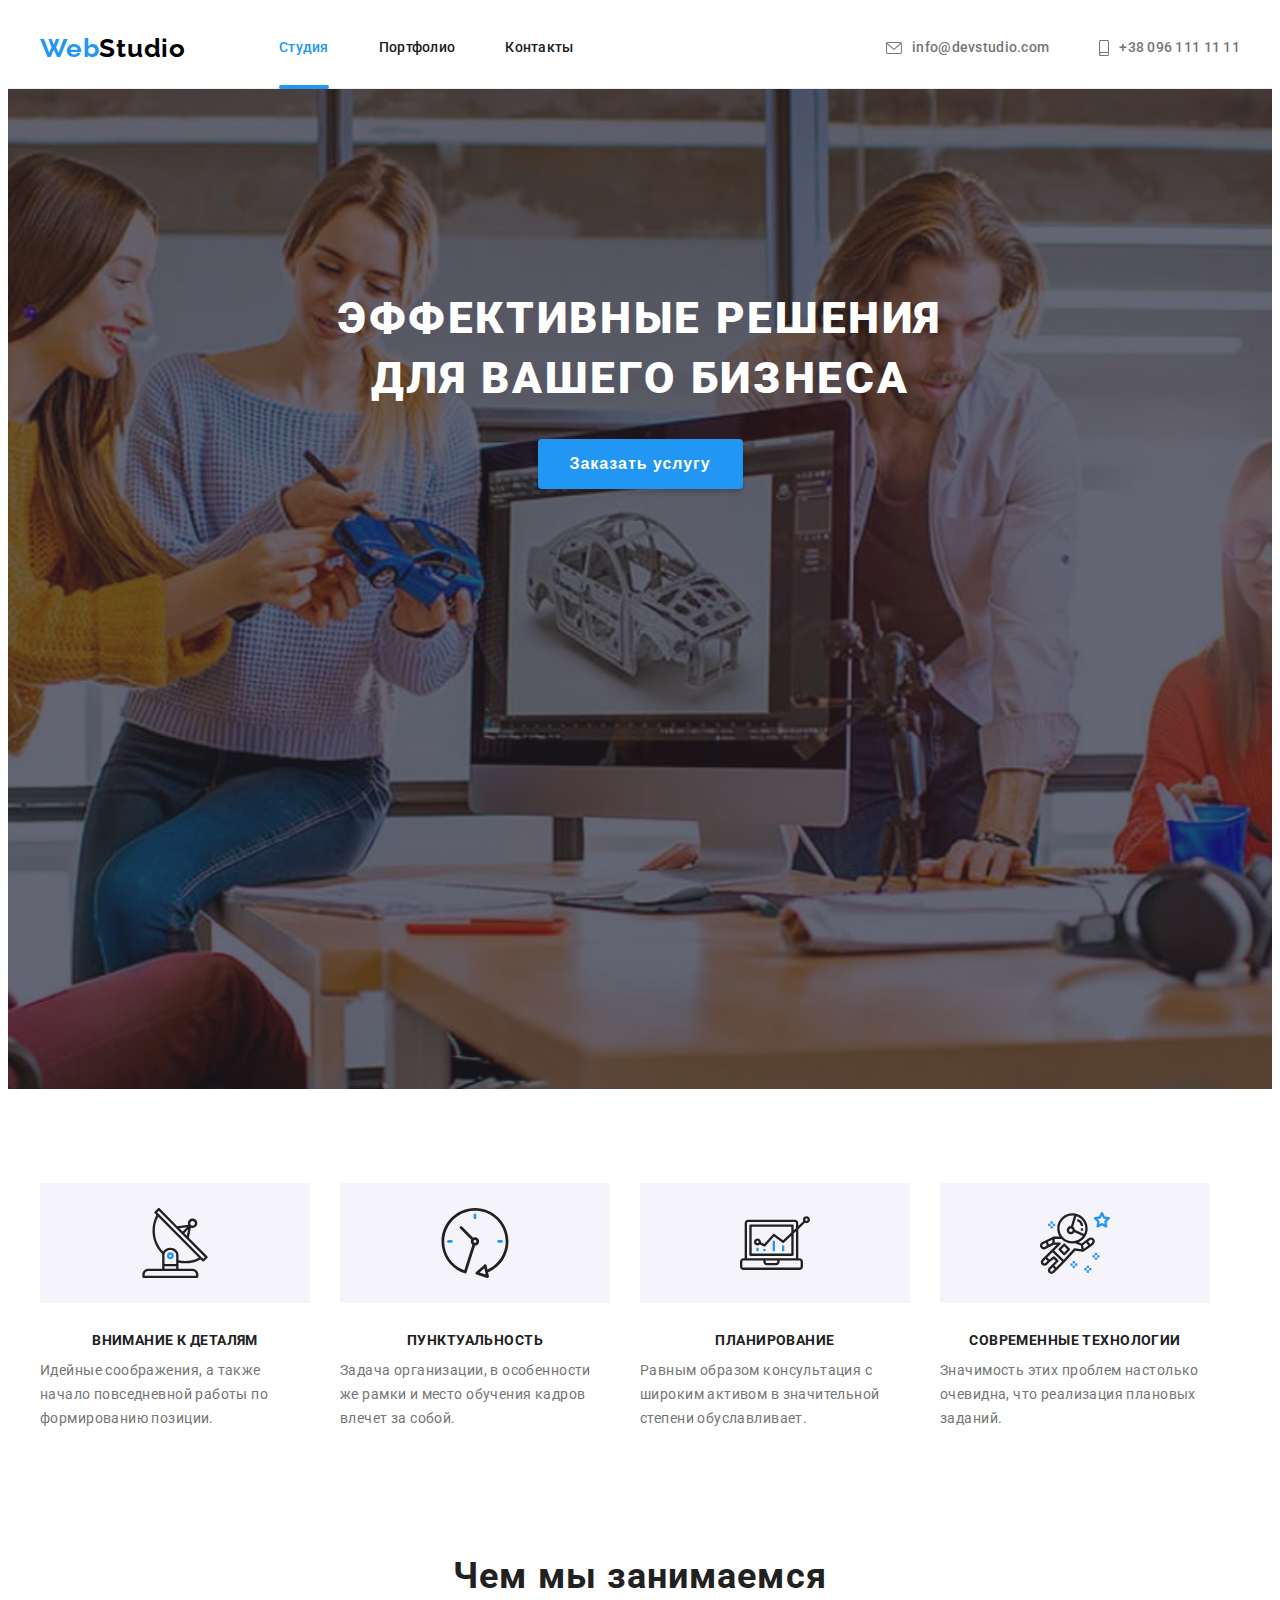
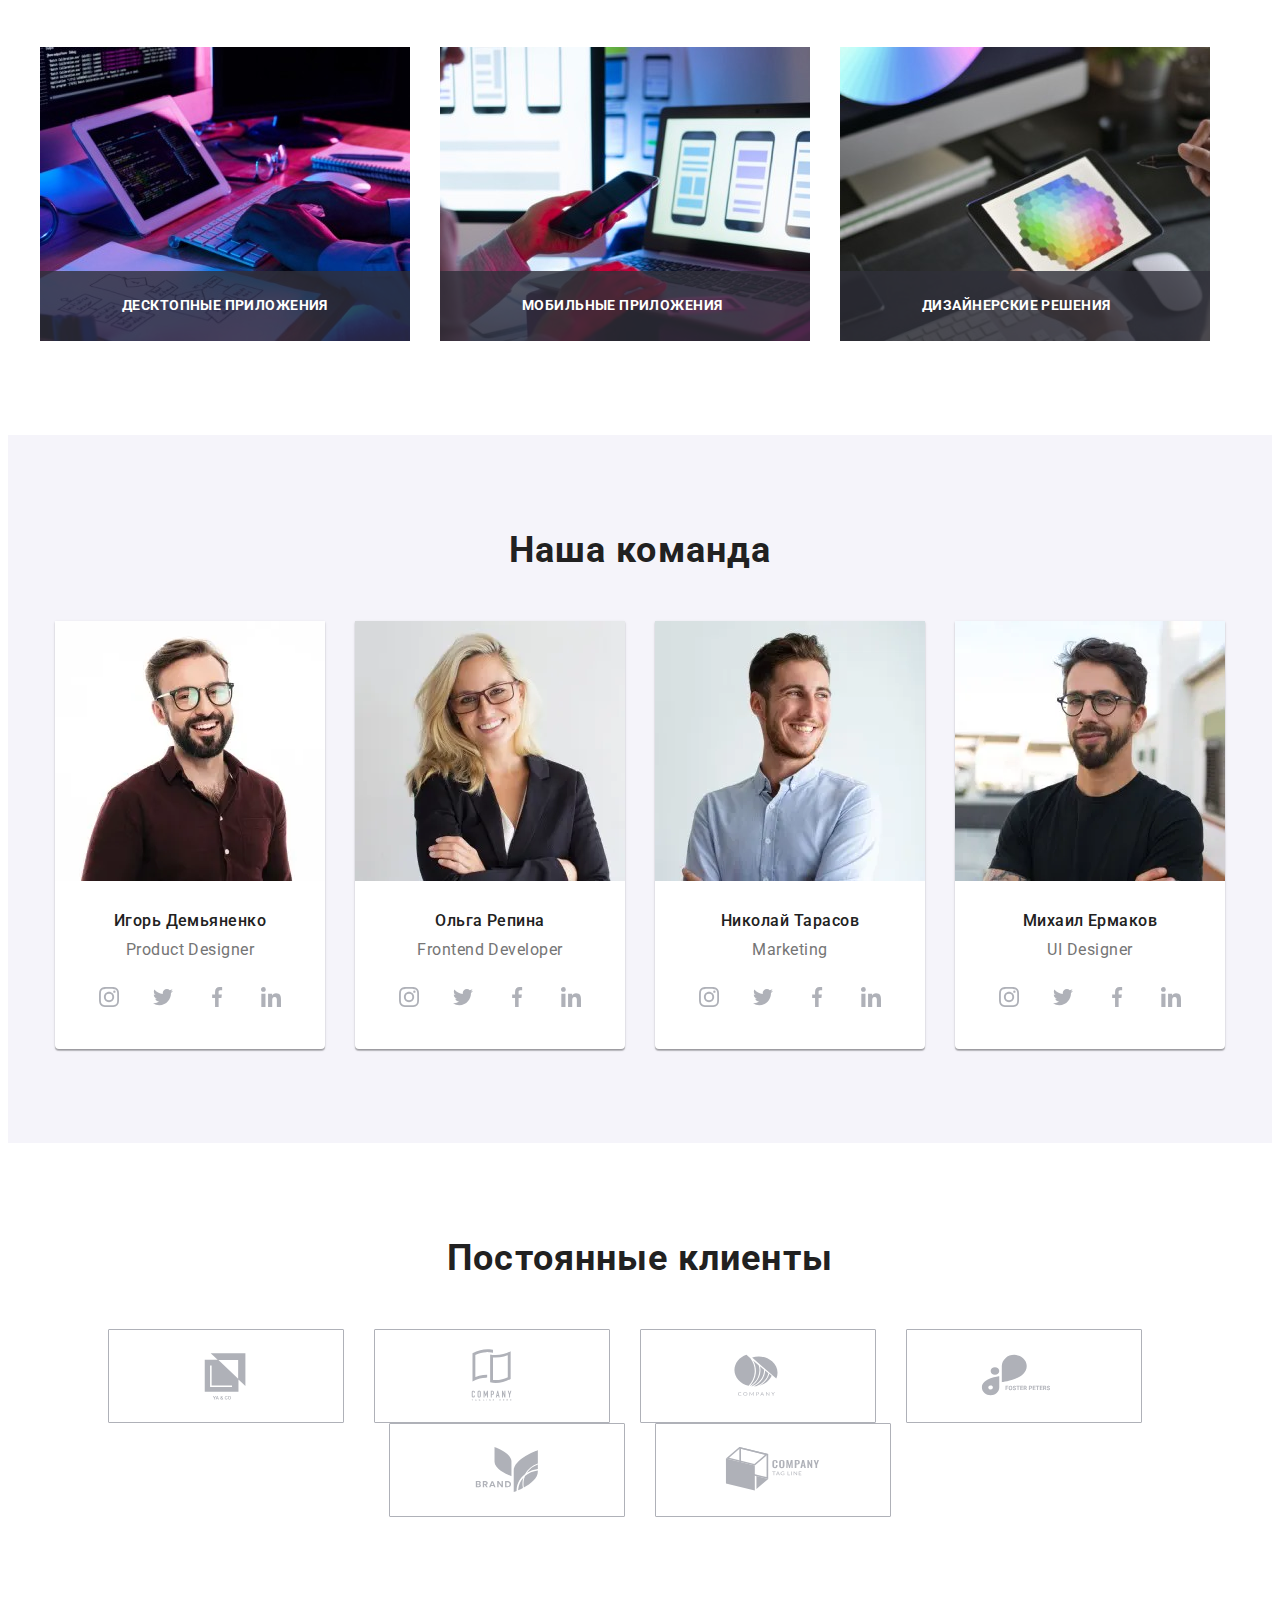
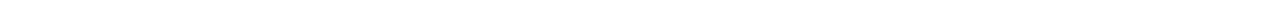
==== commit b4283e9a: "Додаю webp формат в усі img" ====
--- a/index.html
+++ b/index.html
@@ -349,18 +349,40 @@
             <li class="our-team__surnames">
               <picture>
                 <source 
+                srcset="./images/demianenko-deck.webp 1x, ./images/demianenko@2x-deck.webp 2x" 
+                media="(min-width: 1200px)"
+                type="image/webp"
+                />
+                <source 
                 srcset="./images/demianenko-deck.jpg 1x, ./images/demianenko@2x-deck.jpg 2x" 
                 media="(min-width: 1200px)"
+                />
+                <source 
+                srcset="./images/demianenko-tablet.webp 1x, ./images/demianenko@2x-tablet.webp 2x" 
+                media="(min-width: 768px)"
+                type="image/webp"
                 />
                 <source 
                 srcset="./images/demianenko-tablet.jpg 1x, ./images/demianenko@2x-tablet.jpg 2x" 
                 media="(min-width: 768px)"
                 />
                 <source 
-                srcset="./images/demianenko-mobile.jpg, ./images/demianenko@2x-mobile.jpg 2x" 
+                srcset="./images/demianenko-mobile.webp 1x, ./images/demianenko@2x-mobile.webp 2x" 
                 media="(max-width: 767px)"
-                />
-              <img class="demianenko" src="./images/demianenko-deck.jpg" alt="Игорь Демьяненко" width="270" height="260" />
+                type="image/webp"
+                />
+                <source 
+                srcset="./images/demianenko-mobile.jpg 1x, ./images/demianenko@2x-mobile.jpg 2x" 
+                media="(max-width: 767px)"
+                />
+              <img 
+              class="demianenko" 
+              src="./images/demianenko-deck.jpg" 
+              alt="Игорь Демьяненко" 
+              width="270" 
+              height="260"
+              loading="lazy"
+               />
             </picture>
               <div class="our-team__box">
                 <h3 class="our-team__full-name">Игорь Демьяненко</h3>
@@ -424,18 +446,40 @@
             <li class="our-team__surnames">
               <picture>
                 <source 
+                srcset="./images/repina-deck.webp 1x, ./images/repina@2x-deck.webp 2x" 
+                media="(min-width: 1200px)"
+                type="image/webp"
+                />
+                <source 
                 srcset="./images/repina-deck.jpg 1x, ./images/repina@2x-deck.jpg 2x" 
                 media="(min-width: 1200px)"
+                />
+                <source 
+                srcset="./images/repina-tablet.webp 1x, ./images/repina@2x-tablet.webp 2x" 
+                media="(min-width: 768px)"
+                type="image/webp"
                 />
                 <source 
                 srcset="./images/repina-tablet.jpg 1x, ./images/repina@2x-tablet.jpg 2x" 
                 media="(min-width: 768px)"
                 />
                 <source 
-                srcset="./images/repina-mobile.jpg, ./images/repina@2x-mobile.jpg 2x" 
+                srcset="./images/repina-mobile.webp 1x, ./images/repina@2x-mobile.webp 2x" 
                 media="(max-width: 767px)"
-                />
-              <img class="repina" src="./images/repina-deck.jpg" alt="Ольга Репина" width="270" height="260" />
+                type="image/webp"
+                />
+                <source 
+                srcset="./images/repina-mobile.jpg 1x, ./images/repina@2x-mobile.jpg 2x" 
+                media="(max-width: 767px)"
+                />
+              <img 
+              class="repina" 
+              src="./images/repina-deck.jpg" 
+              alt="Ольга Репина" 
+              width="270" 
+              height="260"
+              loading="lazy"
+               />
             </picture>
               <div class="our-team__box">
                 <h3 class="our-team__full-name">Ольга Репина</h3>
@@ -499,18 +543,40 @@
             <li class="our-team__surnames">
               <picture>
                 <source 
+                srcset="./images/tarasov-deck.webp 1x, ./images/tarasov@2x-deck.webp 2x" 
+                media="(min-width: 1200px)"
+                type="image/webp"
+                />
+                <source 
                 srcset="./images/tarasov-deck.jpg 1x, ./images/tarasov@2x-deck.jpg 2x" 
                 media="(min-width: 1200px)"
+                />
+                <source 
+                srcset="./images/tarasov-tablet.webp 1x, ./images/tarasov@2x-tablet.webp 2x" 
+                media="(min-width: 768px)"
+                type="image/webp"
                 />
                 <source 
                 srcset="./images/tarasov-tablet.jpg 1x, ./images/tarasov@2x-tablet.jpg 2x" 
                 media="(min-width: 768px)"
                 />
                 <source 
-                srcset="./images/tarasov-mobile.jpg, ./images/tarasov@2x-mobile.jpg 2x" 
+                srcset="./images/tarasov-mobile.webp 1x, ./images/tarasov@2x-mobile.webp 2x" 
                 media="(max-width: 767px)"
-                />
-              <img class="tarasov" src="./images/tarasov-deck.jpg" alt="Николай Тарасов" width="270" height="260" />
+                type="image/webp"
+                />
+                <source 
+                srcset="./images/tarasov-mobile.jpg 1x, ./images/tarasov@2x-mobile.jpg 2x" 
+                media="(max-width: 767px)"
+                />
+              <img 
+              class="tarasov" 
+              src="./images/tarasov-deck.jpg" 
+              alt="Николай Тарасов" 
+              width="270" 
+              height="260"
+              loading="lazy"
+               />
             </picture>
               <div class="our-team__box">
                 <h3 class="our-team__full-name">Николай Тарасов</h3>
@@ -574,18 +640,40 @@
             <li class="our-team__surnames">
               <picture>
                 <source 
+                srcset="./images/ermakov-deck.webp 1x, ./images/ermakov@2x-deck.webp 2x" 
+                media="(min-width: 1200px)"
+                type="image/webp"
+                />
+                <source 
                 srcset="./images/ermakov-deck.jpg 1x, ./images/ermakov@2x-deck.jpg 2x" 
                 media="(min-width: 1200px)"
+                />
+                <source 
+                srcset="./images/ermakov-tablet.webp 1x, ./images/ermakov@2x-tablet.webp 2x" 
+                media="(min-width: 768px)"
+                type="image/webp"
                 />
                 <source 
                 srcset="./images/ermakov-tablet.jpg 1x, ./images/ermakov@2x-tablet.jpg 2x" 
                 media="(min-width: 768px)"
                 />
                 <source 
-                srcset="./images/ermakov-mobile.jpg, ./images/ermakov@2x-mobile.jpg 2x" 
+                srcset="./images/ermakov-mobile.webp 1x, ./images/ermakov@2x-mobile.webp 2x" 
                 media="(max-width: 767px)"
-                />
-              <img  class="ermakov" src="./images/ermakov-deck.jpg" alt="Михаил Ермаков" width="270" height="260" />
+                type="image/webp"
+                />
+                <source 
+                srcset="./images/ermakov-mobile.jpg 1x, ./images/ermakov@2x-mobile.jpg 2x" 
+                media="(max-width: 767px)"
+                />
+              <img  
+              class="ermakov" 
+              src="./images/ermakov-deck.jpg" 
+              alt="Михаил Ермаков" 
+              width="270" 
+              height="260"
+              loading="lazy"
+               />
             </picture>
               <div class="our-team__box">
                 <h3 class="our-team__full-name">Михаил Ермаков</h3>
--- a/css/main.min.css
+++ b/css/main.min.css
@@ -1,2 +1,2 @@
-:root{--main-font: "Roboto", sans-serif;--secondary-font: "Raleway", sans-serif;--accent-color: #2196f3;--duration: 250ms;--timing-function: cubic-bezier(0.4, 0, 0.2, 1);--gallery-list-gap: 30px}.vissual-hidden{position:absolute;white-space:nowrap;width:1px;height:1px;overflow:hidden;border:0;padding:0;margin:-1px;clip:rect(0 0 0 0);-webkit-clip-path:inset(50%);clip-path:inset(50%)}body{background:#ffffff;font-family:var(--main-font);color:#212121}.section{padding-top:60px;padding-bottom:60px}@media screen and (min-width: 1200px){.section{padding-top:94px;padding-bottom:94px}}img{display:block;max-width:100%;height:auto}.list{list-style:none;margin:0;padding:0}.link{text-decoration:none}h1,h2,h3,p{margin:0}ul,ol{margin:0;padding:0}img{display:block;max-width:100%;height:auto}.container{padding-left:15px;padding-right:15px;margin-left:auto;margin-right:auto}@media screen and (min-width: 480px){.container{width:480px}}@media screen and (min-width: 768px){.container{width:768px}}@media screen and (min-width: 1200px){.container{width:1200px}}.buttom-order{font-weight:700;font-size:16px;line-height:1.87;letter-spacing:0.06em;color:#ffffff;background:#2196f3;-webkit-box-shadow:0px 4px 4px rgba(0,0,0,0.15);box-shadow:0px 4px 4px rgba(0,0,0,0.15);border-radius:4px;cursor:pointer;padding:10px 32px;margin-right:auto;margin-left:auto;margin-top:30px;min-width:200px;min-height:50px;max-width:220px;border:none}.buttom-order:hover,.buttom-order:focus{background-color:#188ce8;-webkit-transition:-webkit-transform var(--duration) var(--timing-function);transition:-webkit-transform var(--duration) var(--timing-function);transition:transform var(--duration) var(--timing-function);transition:transform var(--duration) var(--timing-function), -webkit-transform var(--duration) var(--timing-function)}.socials__list{display:-webkit-box;display:-ms-flexbox;display:flex;-webkit-box-pack:center;-ms-flex-pack:center;justify-content:center;-webkit-box-align:center;-ms-flex-align:center;align-items:center}.social__link{width:44px;height:44px;background-color:#ffffff;border-radius:50%;display:-webkit-box;display:-ms-flexbox;display:flex;-webkit-box-align:center;-ms-flex-align:center;align-items:center;-webkit-box-pack:center;-ms-flex-pack:center;justify-content:center;-webkit-transition:background-color var(--duration) var(--timing-function);transition:background-color var(--duration) var(--timing-function)}.social__link:hover,.social__link:focus{background-color:#2196f3;-webkit-transition:background-color var(--duration) var(--timing-function);transition:background-color var(--duration) var(--timing-function)}.social__link:hover .socials__icon,.social__link:focus .socials__icon{fill:#ffffff;-webkit-transition:fill var(--duration) var(--timing-function);transition:fill var(--duration) var(--timing-function)}.socials__item{margin-right:10px}.socials__item:last-child{margin-right:0}.socials__icon{fill:#afb1b8}.site-logo{font-family:var(--secondary-font);font-weight:700;font-size:26px;line-height:1.19;letter-spacing:0.03em;color:#000000;text-decoration:none}.site-logo__web{color:#2196f3}.site-logo__studio{font-weight:700;font-size:26px;line-height:1.19;letter-spacing:0.03em;color:#ffffff}@media screen and (min-width: 768px){.site-logo{margin-right:88px}}@media screen and (min-width: 1200px){.site-logo{margin-right:93px}.site-logo__footer{margin-right:0;margin-bottom:20px;display:block}}.backdrop{position:fixed;background-color:rgba(0,0,0,0.2);width:100%;height:100%;top:0;left:0;-webkit-transition:opacity var(--duration) var(--timing-function),visibility var(--duration) var(--timing-function);transition:opacity var(--duration) var(--timing-function),visibility var(--duration) var(--timing-function);z-index:3}.backdrop.is-hidden{opacity:0;pointer-events:none;visibility:hidden}.modal-wrapper{position:absolute;background-color:#ffffff;width:528px;height:581px;padding:40px;border-radius:4px;-webkit-transform:translate(-50%, -50%);transform:translate(-50%, -50%);-webkit-box-shadow:0px 1px 3px rgba(0,0,0,0.12),0px 1px 1px rgba(0,0,0,0.14),0px 2px 1px rgba(0,0,0,0.2);box-shadow:0px 1px 3px rgba(0,0,0,0.12),0px 1px 1px rgba(0,0,0,0.14),0px 2px 1px rgba(0,0,0,0.2);left:50%;top:50%;-webkit-transform:translate(-50%, -50%) scale(1);transform:translate(-50%, -50%) scale(1);-webkit-transition:-webkit-transform var(--duration) var(--timing-function);transition:-webkit-transform var(--duration) var(--timing-function);transition:transform var(--duration) var(--timing-function);transition:transform var(--duration) var(--timing-function), -webkit-transform var(--duration) var(--timing-function)}.modal-btn{position:absolute;top:8px;right:8px;cursor:pointer;border:1px solid rgba(0,0,0,0.1);border-radius:50%;background:#ffffff;width:30px;height:30px;display:-webkit-box;display:-ms-flexbox;display:flex;-webkit-box-align:center;-ms-flex-align:center;align-items:center;-webkit-box-pack:center;-ms-flex-pack:center;justify-content:center;padding:0}.modal-btn:hover .modal-btn-focus,.modal-btn:focus .modal-btn-focus{fill:#2196f3}.modal-form{text-align:left;margin-top:0em}.form-head{font-weight:700;font-size:20px;line-height:1.15;text-align:center;letter-spacing:0.03em;color:#212121;margin-bottom:12px;display:block}.form-modal-group{display:block;margin-bottom:10px;position:relative}.form-modal-group:hover .form-modal-icon,.form-modal-group:focus .form-modal-icon{cursor:pointer;fill:#2196f3;-webkit-transition:fill var(--duration) var(--timing-function);transition:fill var(--duration) var(--timing-function)}.form-modal-group:focus-within .form-modal-icon{fill:var(--accent-color)}.form-modal-group:hover .form-message,.form-modal-group:focus .form-message{border:1px solid #2196f3;-webkit-transition:border-color var(--duration) var(--timing-function);transition:border-color var(--duration) var(--timing-function)}.form-modal-group:hover .form-message::-webkit-input-placeholder,.form-modal-group:focus .form-message::-webkit-input-placeholder{font-weight:400;font-size:14px;line-height:1.14;letter-spacing:0.01em;color:rgba(117,117,117,0.5);-webkit-transition:var(--duration) var(--timing-function);transition:var(--duration) var(--timing-function)}.form-modal-group:hover .form-message:-ms-input-placeholder,.form-modal-group:focus .form-message:-ms-input-placeholder{font-weight:400;font-size:14px;line-height:1.14;letter-spacing:0.01em;color:rgba(117,117,117,0.5);-webkit-transition:var(--duration) var(--timing-function);transition:var(--duration) var(--timing-function)}.form-modal-group:hover .form-message::-ms-input-placeholder,.form-modal-group:focus .form-message::-ms-input-placeholder{font-weight:400;font-size:14px;line-height:1.14;letter-spacing:0.01em;color:rgba(117,117,117,0.5);-webkit-transition:var(--duration) var(--timing-function);transition:var(--duration) var(--timing-function)}.form-modal-group:hover .form-message::placeholder,.form-modal-group:focus .form-message::placeholder{font-weight:400;font-size:14px;line-height:1.14;letter-spacing:0.01em;color:rgba(117,117,117,0.5);-webkit-transition:var(--duration) var(--timing-function);transition:var(--duration) var(--timing-function)}.form-modal-group:focus .form-modal-icon{color:var(--accent-color)}.form-modal-group-coment{margin-bottom:20px}.form-policy-group{display:block;margin-bottom:30px}.form-modal-icon{position:absolute;bottom:14px;left:10px;fill:#212121;-webkit-transition:fill var(--duration) var(--timing-function);transition:fill var(--duration) var(--timing-function)}.form-modal-label{font-weight:400;font-size:12px;line-height:1.17;letter-spacing:0.01em;color:#757575;display:block;margin-bottom:4px}.form-modal-input{width:100%;padding:11px 11px 11px 36px;cursor:pointer;border:1px solid rgba(33,33,33,0.2);border-radius:4px;outline:transparent}.form-modal-input:hover,.form-modal-input:focus{border:1px solid #2196f3;-webkit-transition:border-color var(--duration) var(--timing-function);transition:border-color var(--duration) var(--timing-function)}.form-modal-input:focus ~ .warning{opacity:1}.form-modal-input:focus+.form-modal-icon{fill:var(--accent-color)}.form-modal-input:focus{border:1px solid #2196f3;fill:var(--accent-color)}.form-modal-input:not(:placeholder-shown) ~ .warning{opacity:0}.form-modal-input:invalid ~ .error{opacity:1}.warning,.error{position:absolute;bottom:-14px;left:10px;width:90%;display:-webkit-box;display:-ms-flexbox;display:flex;-webkit-box-align:center;-ms-flex-align:center;align-items:center;-webkit-box-pack:justify;-ms-flex-pack:justify;justify-content:space-between;font-size:10px;-webkit-transition:var(--duration) var(--timing-function);transition:var(--duration) var(--timing-function)}.warning-icon,.error-icon{display:-webkit-inline-box;display:-ms-inline-flexbox;display:inline-flex;fill:currentColor}.error{color:#e22f37;opacity:0}.warning{color:#ffc039;opacity:0}.form-message{resize:none;width:100%;border-radius:4px;outline:transparent;cursor:pointer;padding:12px 16px;border:1px solid rgba(33,33,33,0.2)}.form-message::-webkit-input-placeholder{font-weight:400;font-size:12px;line-height:1.17;letter-spacing:0.01em;color:rgba(117,117,117,0.5);-webkit-transition:var(--duration) var(--timing-function);transition:var(--duration) var(--timing-function)}.form-message:-ms-input-placeholder{font-weight:400;font-size:12px;line-height:1.17;letter-spacing:0.01em;color:rgba(117,117,117,0.5);-webkit-transition:var(--duration) var(--timing-function);transition:var(--duration) var(--timing-function)}.form-message::-ms-input-placeholder{font-weight:400;font-size:12px;line-height:1.17;letter-spacing:0.01em;color:rgba(117,117,117,0.5);-webkit-transition:var(--duration) var(--timing-function);transition:var(--duration) var(--timing-function)}.form-message::placeholder{font-weight:400;font-size:12px;line-height:1.17;letter-spacing:0.01em;color:rgba(117,117,117,0.5);-webkit-transition:var(--duration) var(--timing-function);transition:var(--duration) var(--timing-function)}.form-message:focus{border:1px solid #2196f3}.form-policy-group{display:-webkit-box;display:-ms-flexbox;display:flex;-webkit-box-align:center;-ms-flex-align:center;align-items:center;-webkit-box-pack:center;-ms-flex-pack:center;justify-content:center}.custom-checkbox{width:16px;height:15px;display:-webkit-box;display:-ms-flexbox;display:flex;-webkit-box-align:center;-ms-flex-align:center;align-items:center;-webkit-box-pack:center;-ms-flex-pack:center;justify-content:center;outline:2px solid #212121;border-radius:1px;margin-right:7px;-webkit-transition:background-color var(--duration) var(--timing-function);transition:background-color var(--duration) var(--timing-function)}.custom-checkbox-icon{opacity:0;fill:#ffffff;-webkit-transition:opacity var(--duration) var(--timing-function);transition:opacity var(--duration) var(--timing-function)}.checkbox:checked+.custom-checkbox{background-color:var(--accent-color)}.checkbox:checked+.custom-checkbox{outline:2px solid #2196f3}.checkbox:hover+.custom-checkbox,.checkbox:focus+.custom-checkbox{outline:2px solid #2196f3}.checkbox:checked+.custom-checkbox .custom-checkbox-icon{opacity:1}.checkbox:hover+.custom-checkbox .custom-checkbox-icon,.checkbox:focus+.custom-checkbox .custom-checkbox-icon{opacity:1}.form-policy-desc{font-weight:400;font-size:14px;line-height:1.71;letter-spacing:0.03em;color:#757575}.form-policy-link{color:#2196f3}.submit-btn{margin-top:0;margin-bottom:40px;display:-webkit-box;display:-ms-flexbox;display:flex;-ms-flex-line-pack:center;align-content:center;-webkit-box-pack:center;-ms-flex-pack:center;justify-content:center}.contact-form{width:570px}.contact-form__group{margin-right:12px}.contact-form__name{font-weight:700;font-size:14px;line-height:16px;letter-spacing:0.03em;text-transform:uppercase;color:#ffffff;margin-bottom:20px}.contact-form__form{display:-webkit-box;display:-ms-flexbox;display:flex;text-align:center}.contact-form__input{background-color:transparent;width:358px;cursor:pointer;border:1px solid rgba(255,255,255,0.3);-webkit-filter:drop-shadow(0px 4px 4px rgba(0,0,0,0.15));filter:drop-shadow(0px 4px 4px rgba(0,0,0,0.15));border-radius:4px;padding-left:16px;padding-top:15px;padding-bottom:15px;outline:none;font-weight:400;font-size:16px;line-height:20px;display:-webkit-box;display:-ms-flexbox;display:flex;-webkit-box-align:center;-ms-flex-align:center;align-items:center;letter-spacing:0.03em;color:#fff}.contact-form__input::-webkit-input-placeholder{font-weight:400;font-size:16px;line-height:20px;display:-webkit-box;display:flex;-webkit-box-align:center;align-items:center;letter-spacing:0.03em;color:rgba(255,255,255,0.6)}.contact-form__input:-ms-input-placeholder{font-weight:400;font-size:16px;line-height:20px;display:-ms-flexbox;display:flex;-ms-flex-align:center;align-items:center;letter-spacing:0.03em;color:rgba(255,255,255,0.6)}.contact-form__input::-ms-input-placeholder{font-weight:400;font-size:16px;line-height:20px;display:-ms-flexbox;display:flex;-ms-flex-align:center;align-items:center;letter-spacing:0.03em;color:rgba(255,255,255,0.6)}.contact-form__input::placeholder{font-weight:400;font-size:16px;line-height:20px;display:-webkit-box;display:-ms-flexbox;display:flex;-webkit-box-align:center;-ms-flex-align:center;align-items:center;letter-spacing:0.03em;color:rgba(255,255,255,0.6)}.contact-form__buttom{font-weight:700;font-size:16px;line-height:1.87;display:-webkit-box;display:-ms-flexbox;display:flex;-webkit-box-align:center;-ms-flex-align:center;align-items:center;text-align:center;letter-spacing:0.06em;border:none;color:#ffffff;background:#2196f3;-webkit-box-shadow:0px 4px 4px rgba(0,0,0,0.15);box-shadow:0px 4px 4px rgba(0,0,0,0.15);border-radius:4px;cursor:pointer;padding:10px 28px;min-height:50px;max-width:220px;min-width:200px}.contact-form__icon{fill:#ffff;right:18px;margin-left:10px}.porfolio-navigation-list{display:-webkit-box;display:-ms-flexbox;display:flex;-webkit-box-align:center;-ms-flex-align:center;align-items:center;-webkit-box-pack:center;-ms-flex-pack:center;justify-content:center;margin-bottom:34px}.portfolio-navigation-item{margin-right:8px}.portfolio-navigation-item:last-child{margin-right:0}.porfolio-navigation-buttom{font-family:var(--main-font);font-weight:500;font-size:16px;line-height:1.63;text-align:center;letter-spacing:0.03em;cursor:pointer;background:#f5f4fa;border-radius:4px;padding:6px 22px;border:none;-webkit-transition:color var(--duration) var(--timing-function),background-color var(--duration) var(--timing-function),-webkit-box-shadow var(--duration) var(--timing-function);transition:color var(--duration) var(--timing-function),background-color var(--duration) var(--timing-function),-webkit-box-shadow var(--duration) var(--timing-function);transition:color var(--duration) var(--timing-function),box-shadow var(--duration) var(--timing-function),background-color var(--duration) var(--timing-function);transition:color var(--duration) var(--timing-function),box-shadow var(--duration) var(--timing-function),background-color var(--duration) var(--timing-function),-webkit-box-shadow var(--duration) var(--timing-function)}.porfolio-navigation-buttom:hover,.porfolio-navigation-buttom:focus{color:#ffffff;background:#2196f3;-webkit-box-shadow:0px 3px 1px rgba(0,0,0,0.1),0px 1px 2px rgba(0,0,0,0.08),0px 2px 2px rgba(0,0,0,0.12);box-shadow:0px 3px 1px rgba(0,0,0,0.1),0px 1px 2px rgba(0,0,0,0.08),0px 2px 2px rgba(0,0,0,0.12);-webkit-transition:color var(--duration) var(--timing-function),background-color var(--duration) var(--timing-function),-webkit-box-shadow var(--duration) var(--timing-function);transition:color var(--duration) var(--timing-function),background-color var(--duration) var(--timing-function),-webkit-box-shadow var(--duration) var(--timing-function);transition:color var(--duration) var(--timing-function),box-shadow var(--duration) var(--timing-function),background-color var(--duration) var(--timing-function);transition:color var(--duration) var(--timing-function),box-shadow var(--duration) var(--timing-function),background-color var(--duration) var(--timing-function),-webkit-box-shadow var(--duration) var(--timing-function)}.header{position:relative;padding-top:10px;padding-bottom:10px;border-bottom-width:1px;border-bottom-style:solid;border-bottom-color:#ececec}.header__container{display:-webkit-box;display:-ms-flexbox;display:flex;-webkit-box-pack:justify;-ms-flex-pack:justify;justify-content:space-between;-webkit-box-align:center;-ms-flex-align:center;align-items:center}@media screen and (max-width: 767px){.site-nav{display:none}.auth-nav{display:none}.mobile-menu-btn{background-color:transparent;border:none;padding:0;line-height:0;cursor:pointer}.mobile-menu-btn:hover .mobile-menu-btn-icon{fill:#2196f3}.mobile-menu-btn:focus-within .mobile-menu-btn-icon{fill:#2196f3}.mobile-menu{position:absolute;top:0;left:0;width:100%;height:100vh;overflow:auto;opacity:0;visibility:hidden;pointer-events:none;background-color:#fff;z-index:100;-webkit-transition:opacity var(--duration) var(--timing-function),visibility var(--duration) var(--timing-function);transition:opacity var(--duration) var(--timing-function),visibility var(--duration) var(--timing-function)}.mobile-menu.is-open{opacity:1;visibility:visible;pointer-events:auto}.mobile-menu__close-btn{position:absolute;top:10px;right:15px;background-color:transparent;border:none;padding:0;line-height:0}.mobile-menu__close-btn:hover .mobile-menu__close-icon,.mobile-menu__close-btn:focus .mobile-menu__close-icon{fill:#2196f3;cursor:pointer}.mobile-menu-container{position:relative;padding-top:48px;padding-bottom:48px;z-index:100}.mobile-menu__list,.mobile-menu__contact-list,.mobile-menu__social-list{padding-left:40px;margin-bottom:48px}.mobile-menu__item{margin-bottom:32px}.mobile-menu__item:last-child{margin-bottom:300px}.mobile-menu__item:hover .mobile-menu__link,.mobile-menu__item:focus .mobile-menu__link{color:#2196f3}.mobile-menu__link{font-weight:500;font-size:40px;line-height:1.18;text-align:center;letter-spacing:0.02em;color:#212121;text-decoration:none}.mobile-menu__contact-item{margin-bottom:32px}.mobile-menu__contact-item:last-child{margin-bottom:64px}.mobile-menu__tel-link{font-weight:500;font-size:34px;line-height:1.18;letter-spacing:0.02em;color:#2196f3;text-decoration:none}.mobile-menu__mail-link{font-weight:500;font-size:24px;line-height:1.17;letter-spacing:0.02em;color:#757575;text-decoration:none}.mobile-menu__social-list{display:-webkit-box;display:-ms-flexbox;display:flex;-ms-flex-wrap:wrap;flex-wrap:wrap}.mobile-menu__social-link{font-weight:500;font-size:18px;line-height:1.22;letter-spacing:0.02em;color:#2196f3;text-decoration:none}.mobile-menu__social-item{padding-right:10px;margin-top:10px}.mobile-menu__social-item:not(:last-child){border-right:1px solid rgba(33,33,33,0.2);margin-right:10px}}@media screen and (min-width: 768px){.mobile-menu,.mobile-menu-btn{display:none}.header{display:-webkit-box;display:-ms-flexbox;display:flex;-webkit-box-align:center;-ms-flex-align:center;align-items:center;padding:0}.navigation-list{padding:0;margin:0}.site-nav{display:-webkit-box;display:-ms-flexbox;display:flex;-webkit-box-align:center;-ms-flex-align:center;align-items:center;-webkit-box-pack:center;-ms-flex-pack:center;justify-content:center}.site-nav__item{margin-right:50px}.site-nav__item:last-child{margin-right:0}.site-nav__link{font-weight:500;font-size:14px;line-height:1.14;letter-spacing:0.02em;text-decoration:none;color:#212121;padding-top:32px;padding-bottom:32px;display:block;position:relative;-webkit-transition:color var(--duration) var(--timing-function);transition:color var(--duration) var(--timing-function)}.site-nav__link:hover,.site-nav__link:focus{color:var(--accent-color);-webkit-transition:color var(--duration) var(--timing-function);transition:color var(--duration) var(--timing-function)}.site-nav__link.current::after{content:'';display:block;width:100%;height:4px;position:absolute;bottom:-1px;left:0;border-radius:2px;background-color:#2196f3}.site-nav__link--studio{color:#2196f3}.site-nav--portfolio{color:#2196f3}.auth-nav{margin-left:auto;display:-webkit-box;display:-ms-flexbox;display:flex;-ms-flex-wrap:wrap;flex-wrap:wrap;margin-left:84px}.auth-nav__link{font-weight:500;font-size:12px;line-height:1.17;letter-spacing:0.02em;color:#757575;text-decoration:none;display:block;display:-webkit-box;display:-ms-flexbox;display:flex;-webkit-box-align:center;-ms-flex-align:center;align-items:center;-webkit-box-pack:center;-ms-flex-pack:center;justify-content:center;-webkit-transition:color var(--duration) var(--timing-function);transition:color var(--duration) var(--timing-function)}.auth-nav__link:hover,.auth-nav__link:focus{color:var(--accent-color);-webkit-transition:color var(--duration) var(--timing-function);transition:color var(--duration) var(--timing-function)}.auth-nav__icon{fill:currentColor;margin-right:10px}.auth-nav__item-mail{margin-bottom:10px}.auth-nav__item-tel{padding:0;margin:0}}@media screen and (max-width: 1199px){.icon-envelope{width:14px;height:10px}.icon-smartphone{width:10px;height:14px}}@media screen and (min-width: 1200px){.auth-nav{margin-left:auto;display:-webkit-box;display:-ms-flexbox;display:flex;-webkit-box-align:center;-ms-flex-align:center;align-items:center;justify-items:center;padding-top:0}.auth-nav__link{font-size:14px;line-height:1.14}.auth-nav__item-mail{margin-right:50px;margin-bottom:0}}.hero{background:#2f303a;padding-top:200px;padding-bottom:200px;text-align:center}.hero-head{font-weight:900;font-size:44px;line-height:1.36;letter-spacing:0.06em;text-transform:uppercase;color:#ffffff;width:696px;margin-left:auto;margin-right:auto}.hero-overlay{height:600px;max-width:1600px;background-repeat:no-repeat;background-position:center;background-size:cover;margin-left:auto;margin-right:auto;background-image:-webkit-gradient(linear, left top, right top, from(rgba(47,48,58,0.4)), to(rgba(47,48,58,0.4))),url("/images/hero-head-mobile.jpg");background-image:linear-gradient(to right, rgba(47,48,58,0.4), rgba(47,48,58,0.4)),url("/images/hero-head-mobile.jpg");background-image:-webkit-gradient(linear, left top, right top, from(rgba(47,48,58,0.4)), to(rgba(47,48,58,0.4))),url("/images/hero-head-mobile.webp") 1x;background-image:linear-gradient(to right, rgba(47,48,58,0.4), rgba(47,48,58,0.4)),url("/images/hero-head-mobile.webp") 1x}@media (min-device-pixel-ratio: 2), (-webkit-min-device-pixel-ratio: 2), (min-resolution: 192dpi), (min-resolution: 2dppx){.hero-overlay{background-image:-webkit-gradient(linear, left top, right top, from(rgba(47,48,58,0.4)), to(rgba(47,48,58,0.4))),url("/images/hero-head@2x-mobile.jpg");background-image:linear-gradient(to right, rgba(47,48,58,0.4), rgba(47,48,58,0.4)),url("/images/hero-head@2x-mobile.jpg");background-image:-webkit-gradient(linear, left top, right top, from(rgba(47,48,58,0.4)), to(rgba(47,48,58,0.4))),url("/images/hero-head@2x-mobile.webp") 2x;background-image:linear-gradient(to right, rgba(47,48,58,0.4), rgba(47,48,58,0.4)),url("/images/hero-head@2x-mobile.webp") 2x}}@media screen and (min-width: 768px){.hero-overlay{background-image:-webkit-gradient(linear, left top, right top, from(rgba(47,48,58,0.4)), to(rgba(47,48,58,0.4))),url("/images/hero-head-tablet.jpg");background-image:linear-gradient(to right, rgba(47,48,58,0.4), rgba(47,48,58,0.4)),url("/images/hero-head-tablet.jpg");background-image:-webkit-gradient(linear, left top, right top, from(rgba(47,48,58,0.4)), to(rgba(47,48,58,0.4))),url("/images/hero-head-tablet.webp") 1x;background-image:linear-gradient(to right, rgba(47,48,58,0.4), rgba(47,48,58,0.4)),url("/images/hero-head-tablet.webp") 1x}}@media screen and (min-width: 768px) and (min-device-pixel-ratio: 2), screen and (min-width: 768px) and (-webkit-min-device-pixel-ratio: 2), screen and (min-width: 768px) and (min-resolution: 192dpi), screen and (min-width: 768px) and (min-resolution: 2dppx){.hero-overlay{background-image:-webkit-gradient(linear, left top, right top, from(rgba(47,48,58,0.4)), to(rgba(47,48,58,0.4))),url("/images/hero-head@2x-tablet.jpg");background-image:linear-gradient(to right, rgba(47,48,58,0.4), rgba(47,48,58,0.4)),url("/images/hero-head@2x-tablet.jpg");background-image:-webkit-gradient(linear, left top, right top, from(rgba(47,48,58,0.4)), to(rgba(47,48,58,0.4))),url("/images/hero-head@2x-tablet.webp") 2x;background-image:linear-gradient(to right, rgba(47,48,58,0.4), rgba(47,48,58,0.4)),url("/images/hero-head@2x-tablet.webp") 2x}}@media screen and (min-width: 1200px){.hero-overlay{background-image:-webkit-gradient(linear, left top, right top, from(rgba(47,48,58,0.4)), to(rgba(47,48,58,0.4))),url("/images/hero-head-deck.jpg");background-image:linear-gradient(to right, rgba(47,48,58,0.4), rgba(47,48,58,0.4)),url("/images/hero-head-deck.jpg");background-image:-webkit-gradient(linear, left top, right top, from(rgba(47,48,58,0.4)), to(rgba(47,48,58,0.4))),url("/images/hero-head-deck.webp") 1x;background-image:linear-gradient(to right, rgba(47,48,58,0.4), rgba(47,48,58,0.4)),url("/images/hero-head-deck.webp") 1x}}@media screen and (min-width: 1200px) and (min-device-pixel-ratio: 2), screen and (min-width: 1200px) and (-webkit-min-device-pixel-ratio: 2), screen and (min-width: 1200px) and (min-resolution: 192dpi), screen and (min-width: 1200px) and (min-resolution: 2dppx){.hero-overlay{background-image:-webkit-gradient(linear, left top, right top, from(rgba(47,48,58,0.4)), to(rgba(47,48,58,0.4))),url("/images/hero-head@2x-deck.jpg");background-image:linear-gradient(to right, rgba(47,48,58,0.4), rgba(47,48,58,0.4)),url("/images/hero-head@2x-deck.jpg");background-image:-webkit-gradient(linear, left top, right top, from(rgba(47,48,58,0.4)), to(rgba(47,48,58,0.4))),url("/images/hero-head@2x-deck.webp") 2x;background-image:linear-gradient(to right, rgba(47,48,58,0.4), rgba(47,48,58,0.4)),url("/images/hero-head@2x-deck.webp") 2x}}.peculiarities-title{font-weight:700;font-size:14px;line-height:1.14;letter-spacing:0.03em;text-transform:uppercase;margin-bottom:10px}.peculiarities-text{font-weight:400;font-size:14px;line-height:1.71;letter-spacing:0.03em;color:#757575}.icon-antenna::before{background-image:url(../images/svg-icon/antenna.svg)}.icon-clock::before{background-image:url(../images/svg-icon/clock.svg)}.icon-diagram::before{background-image:url(../images/svg-icon/diagram.svg)}.icon-astronaut::before{background-image:url(../images/svg-icon/astronaut.svg)}.peculiarties-list-box::before{display:block;content:'';height:120px;margin-bottom:30px;background-repeat:no-repeat;background-position:center;background-color:#f5f4fa}@media screen and (min-width: 480px){.peculiarities-list{display:block}.peculiarities-title{text-align:center}.peculiarties-list-box{margin-bottom:30px}.peculiarties-list-box:last-child{margin-bottom:0}}@media screen and (min-width: 768px) and (max-width: 1199px){.peculiarities-section{padding-bottom:0}.peculiarities-list{display:-webkit-box;display:-ms-flexbox;display:flex;-ms-flex-wrap:wrap;flex-wrap:wrap;-webkit-box-pack:center;-ms-flex-pack:center;justify-content:center}.peculiarties-list-box{-ms-flex-preferred-size:calc((100% - 3 * 30px) / 2);flex-basis:calc((100% - 3 * 30px) / 2);margin-right:30px}.peculiarties-list-box:nth-child(2n+2){margin-right:0}}@media screen and (min-width: 1200px){.peculiarities-section{padding-bottom:0}.peculiarities-list{display:-webkit-box;display:-ms-flexbox;display:flex;-webkit-box-align:center;-ms-flex-align:center;align-items:center}.peculiarties-list-box{margin-right:30px;width:270px}.peculiarties-list-box:last-child{margin-right:0;margin-bottom:30px}}.our-team__head{font-weight:700;font-size:36px;line-height:1.17;text-align:center;letter-spacing:0.03em;margin-bottom:50px}.section-what-we-do{display:-webkit-box;display:-ms-flexbox;display:flex;-webkit-box-align:center;-ms-flex-align:center;align-items:center}.section-what-we-do-list{margin-right:30px;position:relative}.section-what-we-do-list:last-child{margin-right:0}.section-what-we-do-list::after{position:absolute;bottom:0;left:0;content:'';display:block;width:100%;height:70px;background-color:rgba(47,48,58,0.8)}.list-description{font-weight:700;font-size:14px;line-height:1.14;text-align:center;letter-spacing:0.03em;text-transform:uppercase;position:absolute;bottom:27px;left:82px;color:#ffffff;z-index:1}@media screen and (max-width: 1199px){.what-we-do{display:none}}.our-team{background:#f5f4fa}.our-team__full-name{font-weight:500;font-size:16px;line-height:1.19;text-align:center;letter-spacing:0.03em;margin-bottom:10px}.our-team__position{font-weight:400;font-size:16px;line-height:1.19;text-align:center;letter-spacing:0.03em;color:#757575;margin-bottom:16px}.our-team__surnames{-webkit-box-shadow:0px 1px 3px rgba(0,0,0,0.12),0px 1px 1px rgba(0,0,0,0.14),0px 2px 1px rgba(0,0,0,0.2);box-shadow:0px 1px 3px rgba(0,0,0,0.12),0px 1px 1px rgba(0,0,0,0.14),0px 2px 1px rgba(0,0,0,0.2);border-radius:0px 0px 4px 4px;background:#ffffff}@media screen and (min-width: 480px) and (max-width: 767px){.our-team__list{display:block}.our-team__box{padding-top:30px;padding-bottom:24px}.our-team__surnames{width:450px;margin-bottom:30px}.our-team__surnames:last-child{margin-bottom:0}}@media screen and (max-width: 767px){.demianenko,.repina,.tarasov,.ermakov{width:450px;height:460px}}@media screen and (min-width: 768px) and (max-width: 1199px){.our-team__list{display:-webkit-box;display:-ms-flexbox;display:flex;-ms-flex-wrap:wrap;flex-wrap:wrap;-webkit-box-pack:center;-ms-flex-pack:center;justify-content:center}.our-team__box{padding-top:30px;padding-bottom:24px}.our-team__surnames{width:354px;margin-right:30px;margin-bottom:30px}.our-team__surnames:nth-child(2n+2){margin-right:0}.our-team__surnames:nth-child(n+3){margin-bottom:0}.demianenko,.repina,.tarasov,.ermakov{width:354px;height:374px}}@media screen and (min-width: 1200px){.our-team__list{display:-webkit-box;display:-ms-flexbox;display:flex;-webkit-box-align:center;-ms-flex-align:center;align-items:center;-webkit-box-pack:center;-ms-flex-pack:center;justify-content:center}.our-team__box{padding-top:30px;padding-bottom:30px}.our-team__surnames{margin-right:30px}.our-team__surnames:last-child{margin-right:0}.our-team__surnames{width:270px}.demianenko,.repina,.tarasov,.ermakov{width:270px;height:260px}}.regular-customers-head{font-weight:700;font-size:36px;line-height:1.17;text-align:center;letter-spacing:0.03em}.regular-customers-item{-webkit-box-align:center;-ms-flex-align:center;align-items:center;-webkit-box-pack:center;-ms-flex-pack:center;justify-content:center;border:1px solid #afb1b8;border-radius:1px;background-color:#ffffff;-webkit-transition:border-color var(--duration) var(--timing-function),fill var(--duration) var(--timing-function);transition:border-color var(--duration) var(--timing-function),fill var(--duration) var(--timing-function)}.regular-customers-item:hover,.regular-customers-item:focus-within{border:1px solid #2196f3;-webkit-transition:border-color var(--duration) var(--timing-function),fill var(--duration) var(--timing-function);transition:border-color var(--duration) var(--timing-function),fill var(--duration) var(--timing-function)}.regular-customers-item:hover .regular-customers-icon,.regular-customers-item:focus-within .regular-customers-icon{fill:#2196f3;outline:none;-webkit-transition:fill var(--duration) var(--timing-function);transition:fill var(--duration) var(--timing-function)}.regular-customers-icon{fill:#afb1b8;outline:none;-webkit-transition:fill var(--duration) var(--timing-function);transition:fill var(--duration) var(--timing-function)}@media screen and (min-width: 480px){.regular-customers-head{margin-bottom:30px}.regular-customers-list{display:-webkit-box;display:-ms-flexbox;display:flex;-ms-flex-wrap:wrap;flex-wrap:wrap;-webkit-box-pack:center;-ms-flex-pack:center;justify-content:center;-webkit-box-align:center;-ms-flex-align:center;align-items:center}.regular-customers-item{width:210px;padding:16px 52px}.regular-customers-item:nth-child(n+5){margin-bottom:0}}@media screen and (max-width: 767px){.regular-customers-item{-ms-flex-preferred-size:calc((100% - 3 * 30px) / 2);flex-basis:calc((100% - 3 * 30px) / 2);margin-bottom:30px;height:92px}.regular-customers-item:nth-child(2n+2){margin-right:0}}@media screen and (min-width: 768px){.regular-customers-list{display:-webkit-box;display:-ms-flexbox;display:flex;-webkit-box-pack:center;-ms-flex-pack:center;justify-content:center;-webkit-box-align:center;-ms-flex-align:center;align-items:center}.regular-customers-item{width:226px;padding:16px 60px}}@media screen and (max-width: 1199px){.regular-customers-list{gap:30px}}@media screen and (min-width: 1200px){.regular-customers-head{margin-bottom:50px}.regular-customers-item{margin-right:30px;width:170px;padding:16px 32px}.regular-customers-item:last-child{margin-right:0}.regular-customers-link{display:-webkit-box;display:-ms-flexbox;display:flex;-webkit-box-align:center;-ms-flex-align:center;align-items:center;-webkit-box-pack:center;-ms-flex-pack:center;justify-content:center}.regular-customers-list{display:-webkit-box;display:-ms-flexbox;display:flex;-webkit-box-pack:center;-ms-flex-pack:center;justify-content:center;-webkit-box-align:center;-ms-flex-align:center;align-items:center}}.portfolio-list-link{text-decoration:none;-webkit-transition:-webkit-box-shadow var(--duration) var(--timing-function);transition:-webkit-box-shadow var(--duration) var(--timing-function);transition:box-shadow var(--duration) var(--timing-function);transition:box-shadow var(--duration) var(--timing-function), -webkit-box-shadow var(--duration) var(--timing-function)}.portfolio-list-link:hover,.portfolio-list-link:focus{display:block;background:#ffffff;-webkit-box-shadow:0px 1px 1px rgba(0,0,0,0.12),0px 4px 4px rgba(0,0,0,0.06),1px 4px 6px rgba(0,0,0,0.16);box-shadow:0px 1px 1px rgba(0,0,0,0.12),0px 4px 4px rgba(0,0,0,0.06),1px 4px 6px rgba(0,0,0,0.16);-webkit-transition:-webkit-box-shadow var(--duration) var(--timing-function);transition:-webkit-box-shadow var(--duration) var(--timing-function);transition:box-shadow var(--duration) var(--timing-function);transition:box-shadow var(--duration) var(--timing-function), -webkit-box-shadow var(--duration) var(--timing-function)}.portfolio-list-link:hover .portfolio-text,.portfolio-list-link:focus .portfolio-text{-webkit-transform:translateY(0);transform:translateY(0);-webkit-transition:-webkit-transform var(--duration) var(--timing-function);transition:-webkit-transform var(--duration) var(--timing-function);transition:transform var(--duration) var(--timing-function);transition:transform var(--duration) var(--timing-function), -webkit-transform var(--duration) var(--timing-function)}.img-container{position:relative;overflow:hidden}.portfolio-img{display:block;height:auto;max-width:100%}.portfolio-text{position:absolute;top:0;left:0;width:100%;height:100%;color:#ffffff;background-color:rgba(33,150,243,0.9);padding:63px 24px;font-weight:400;font-size:18px;line-height:1.56;letter-spacing:0.03em;-webkit-transform:translateY(101%);transform:translateY(101%);-webkit-transition:-webkit-transform var(--duration) var(--timing-function);transition:-webkit-transform var(--duration) var(--timing-function);transition:transform var(--duration) var(--timing-function);transition:transform var(--duration) var(--timing-function), -webkit-transform var(--duration) var(--timing-function)}.border-size{border-bottom-width:1px;border-bottom-style:solid;border-bottom-color:#eeeeee;border-right-width:1px;border-right-style:solid;border-right-color:#eeeeee;border-left-width:1px;border-left-style:solid;border-left-color:#eeeeee;padding:20px 24px}.project-name{font-weight:700;font-size:18px;line-height:2;letter-spacing:0.06em;color:#212121;text-decoration:none;margin-bottom:4px}.project-class{font-family:var(--main-font);font-style:normal;font-weight:400;font-size:16px;line-height:1.87;letter-spacing:0.03em;color:#757575}@media screen and (min-width: 480px){.portfolio-projects{display:block;-webkit-box-pack:center;-ms-flex-pack:center;justify-content:center;-webkit-box-align:center;-ms-flex-align:center;align-items:center}.portfolio-projects-list{margin-bottom:30px}.porfolio-navigation-list{display:-webkit-box;display:-ms-flexbox;display:flex;-ms-flex-wrap:wrap;flex-wrap:wrap;-webkit-box-pack:start;-ms-flex-pack:start;justify-content:flex-start;margin-bottom:40px}.portfolio-navigation-item{margin-bottom:15px}.tehnocriak,.poster,.seafood,.prime,.boxes,.inspiration,.izdanie,.lab,.growing{width:450px}}@media screen and (min-width: 768px){.porfolio-navigation-list{-webkit-box-pack:center;-ms-flex-pack:center;justify-content:center;-ms-flex-line-pack:center;align-content:center;margin-left:auto;margin-right:auto;margin-bottom:30px}.portfolio-navigation-item{margin-bottom:0}.portfolio-projects{display:-webkit-box;display:-ms-flexbox;display:flex;-ms-flex-wrap:wrap;flex-wrap:wrap;-webkit-box-pack:start;-ms-flex-pack:start;justify-content:flex-start}.tehnocriak,.poster,.seafood,.prime,.boxes,.inspiration,.izdanie,.lab,.growing{width:354px}}@media screen and (min-width: 768px) and (max-width: 1199px){.portfolio-projects-list{margin-right:30px;margin-bottom:30px}.portfolio-projects-list:nth-child(2n+2){margin-right:0}.portfolio-projects-list:nth-child(n+9){margin-bottom:0}}@media screen and (min-width: 1200px){.portfolio-projects{display:-webkit-box;display:-ms-flexbox;display:flex;-ms-flex-wrap:wrap;flex-wrap:wrap;-webkit-box-pack:center;-ms-flex-pack:center;justify-content:center;-webkit-box-align:center;-ms-flex-align:center;align-items:center}.portfolio-projects-list{margin-right:30px;margin-bottom:30px}.portfolio-projects-list:nth-child(3n){margin-right:0}.portfolio-projects-list:nth-child(n+7){margin-bottom:0}.tehnocriak,.poster,.seafood,.prime,.boxes,.inspiration,.izdanie,.lab,.growing{width:370px}}
+:root{--main-font: "Roboto", sans-serif;--secondary-font: "Raleway", sans-serif;--accent-color: #2196f3;--duration: 250ms;--timing-function: cubic-bezier(0.4, 0, 0.2, 1);--gallery-list-gap: 30px}.vissual-hidden{position:absolute;white-space:nowrap;width:1px;height:1px;overflow:hidden;border:0;padding:0;margin:-1px;clip:rect(0 0 0 0);-webkit-clip-path:inset(50%);clip-path:inset(50%)}body{background:#ffffff;font-family:var(--main-font);color:#212121}.section{padding-top:60px;padding-bottom:60px}@media screen and (min-width: 1200px){.section{padding-top:94px;padding-bottom:94px}}img{display:block;max-width:100%;height:auto}.list{list-style:none;margin:0;padding:0}.link{text-decoration:none}h1,h2,h3,p{margin:0}ul,ol{margin:0;padding:0}img{display:block;max-width:100%;height:auto}.container{padding-left:15px;padding-right:15px;margin-left:auto;margin-right:auto}@media screen and (min-width: 480px){.container{width:480px}}@media screen and (min-width: 768px){.container{width:768px}}@media screen and (min-width: 1200px){.container{width:1200px}}.buttom-order{font-weight:700;font-size:16px;line-height:1.87;letter-spacing:0.06em;color:#ffffff;background:#2196f3;-webkit-box-shadow:0px 4px 4px rgba(0,0,0,0.15);box-shadow:0px 4px 4px rgba(0,0,0,0.15);border-radius:4px;cursor:pointer;padding:10px 32px;margin-right:auto;margin-left:auto;margin-top:30px;min-width:200px;min-height:50px;max-width:220px;border:none}.buttom-order:hover,.buttom-order:focus{background-color:#188ce8;-webkit-transition:-webkit-transform var(--duration) var(--timing-function);transition:-webkit-transform var(--duration) var(--timing-function);transition:transform var(--duration) var(--timing-function);transition:transform var(--duration) var(--timing-function), -webkit-transform var(--duration) var(--timing-function)}.socials__list{display:-webkit-box;display:-ms-flexbox;display:flex;-webkit-box-pack:center;-ms-flex-pack:center;justify-content:center;-webkit-box-align:center;-ms-flex-align:center;align-items:center}.social__link{width:44px;height:44px;background-color:#ffffff;border-radius:50%;display:-webkit-box;display:-ms-flexbox;display:flex;-webkit-box-align:center;-ms-flex-align:center;align-items:center;-webkit-box-pack:center;-ms-flex-pack:center;justify-content:center;-webkit-transition:background-color var(--duration) var(--timing-function);transition:background-color var(--duration) var(--timing-function)}.social__link:hover,.social__link:focus{background-color:#2196f3;-webkit-transition:background-color var(--duration) var(--timing-function);transition:background-color var(--duration) var(--timing-function)}.social__link:hover .socials__icon,.social__link:focus .socials__icon{fill:#ffffff;-webkit-transition:fill var(--duration) var(--timing-function);transition:fill var(--duration) var(--timing-function)}.socials__item{margin-right:10px}.socials__item:last-child{margin-right:0}.socials__icon{fill:#afb1b8}.site-logo{font-family:var(--secondary-font);font-weight:700;font-size:26px;line-height:1.19;letter-spacing:0.03em;color:#000000;text-decoration:none}.site-logo__web{color:#2196f3}.site-logo__studio{font-weight:700;font-size:26px;line-height:1.19;letter-spacing:0.03em;color:#ffffff}@media screen and (min-width: 768px){.site-logo{margin-right:88px}}@media screen and (min-width: 1200px){.site-logo{margin-right:93px}.site-logo__footer{margin-right:0;margin-bottom:20px;display:block}}.backdrop{position:fixed;background-color:rgba(0,0,0,0.2);width:100%;height:100%;top:0;left:0;-webkit-transition:opacity var(--duration) var(--timing-function),visibility var(--duration) var(--timing-function);transition:opacity var(--duration) var(--timing-function),visibility var(--duration) var(--timing-function);z-index:3}.backdrop.is-hidden{opacity:0;pointer-events:none;visibility:hidden}.modal-wrapper{position:absolute;background-color:#ffffff;width:528px;height:581px;padding:40px;border-radius:4px;-webkit-transform:translate(-50%, -50%);transform:translate(-50%, -50%);-webkit-box-shadow:0px 1px 3px rgba(0,0,0,0.12),0px 1px 1px rgba(0,0,0,0.14),0px 2px 1px rgba(0,0,0,0.2);box-shadow:0px 1px 3px rgba(0,0,0,0.12),0px 1px 1px rgba(0,0,0,0.14),0px 2px 1px rgba(0,0,0,0.2);left:50%;top:50%;-webkit-transform:translate(-50%, -50%) scale(1);transform:translate(-50%, -50%) scale(1);-webkit-transition:-webkit-transform var(--duration) var(--timing-function);transition:-webkit-transform var(--duration) var(--timing-function);transition:transform var(--duration) var(--timing-function);transition:transform var(--duration) var(--timing-function), -webkit-transform var(--duration) var(--timing-function)}.modal-btn{position:absolute;top:8px;right:8px;cursor:pointer;border:1px solid rgba(0,0,0,0.1);border-radius:50%;background:#ffffff;width:30px;height:30px;display:-webkit-box;display:-ms-flexbox;display:flex;-webkit-box-align:center;-ms-flex-align:center;align-items:center;-webkit-box-pack:center;-ms-flex-pack:center;justify-content:center;padding:0}.modal-btn:hover .modal-btn-focus,.modal-btn:focus .modal-btn-focus{fill:#2196f3}.modal-form{text-align:left;margin-top:0em}.form-head{font-weight:700;font-size:20px;line-height:1.15;text-align:center;letter-spacing:0.03em;color:#212121;margin-bottom:12px;display:block}.form-modal-group{display:block;margin-bottom:10px;position:relative}.form-modal-group:hover .form-modal-icon,.form-modal-group:focus .form-modal-icon{cursor:pointer;fill:#2196f3;-webkit-transition:fill var(--duration) var(--timing-function);transition:fill var(--duration) var(--timing-function)}.form-modal-group:focus-within .form-modal-icon{fill:var(--accent-color)}.form-modal-group:hover .form-message,.form-modal-group:focus .form-message{border:1px solid #2196f3;-webkit-transition:border-color var(--duration) var(--timing-function);transition:border-color var(--duration) var(--timing-function)}.form-modal-group:hover .form-message::-webkit-input-placeholder,.form-modal-group:focus .form-message::-webkit-input-placeholder{font-weight:400;font-size:14px;line-height:1.14;letter-spacing:0.01em;color:rgba(117,117,117,0.5);-webkit-transition:var(--duration) var(--timing-function);transition:var(--duration) var(--timing-function)}.form-modal-group:hover .form-message:-ms-input-placeholder,.form-modal-group:focus .form-message:-ms-input-placeholder{font-weight:400;font-size:14px;line-height:1.14;letter-spacing:0.01em;color:rgba(117,117,117,0.5);-webkit-transition:var(--duration) var(--timing-function);transition:var(--duration) var(--timing-function)}.form-modal-group:hover .form-message::-ms-input-placeholder,.form-modal-group:focus .form-message::-ms-input-placeholder{font-weight:400;font-size:14px;line-height:1.14;letter-spacing:0.01em;color:rgba(117,117,117,0.5);-webkit-transition:var(--duration) var(--timing-function);transition:var(--duration) var(--timing-function)}.form-modal-group:hover .form-message::placeholder,.form-modal-group:focus .form-message::placeholder{font-weight:400;font-size:14px;line-height:1.14;letter-spacing:0.01em;color:rgba(117,117,117,0.5);-webkit-transition:var(--duration) var(--timing-function);transition:var(--duration) var(--timing-function)}.form-modal-group:focus .form-modal-icon{color:var(--accent-color)}.form-modal-group-coment{margin-bottom:20px}.form-policy-group{display:block;margin-bottom:30px}.form-modal-icon{position:absolute;bottom:14px;left:10px;fill:#212121;-webkit-transition:fill var(--duration) var(--timing-function);transition:fill var(--duration) var(--timing-function)}.form-modal-label{font-weight:400;font-size:12px;line-height:1.17;letter-spacing:0.01em;color:#757575;display:block;margin-bottom:4px}.form-modal-input{width:100%;padding:11px 11px 11px 36px;cursor:pointer;border:1px solid rgba(33,33,33,0.2);border-radius:4px;outline:transparent}.form-modal-input:hover,.form-modal-input:focus{border:1px solid #2196f3;-webkit-transition:border-color var(--duration) var(--timing-function);transition:border-color var(--duration) var(--timing-function)}.form-modal-input:focus ~ .warning{opacity:1}.form-modal-input:focus+.form-modal-icon{fill:var(--accent-color)}.form-modal-input:focus{border:1px solid #2196f3;fill:var(--accent-color)}.form-modal-input:not(:placeholder-shown) ~ .warning{opacity:0}.form-modal-input:invalid ~ .error{opacity:1}.warning,.error{position:absolute;bottom:-14px;left:10px;width:90%;display:-webkit-box;display:-ms-flexbox;display:flex;-webkit-box-align:center;-ms-flex-align:center;align-items:center;-webkit-box-pack:justify;-ms-flex-pack:justify;justify-content:space-between;font-size:10px;-webkit-transition:var(--duration) var(--timing-function);transition:var(--duration) var(--timing-function)}.warning-icon,.error-icon{display:-webkit-inline-box;display:-ms-inline-flexbox;display:inline-flex;fill:currentColor}.error{color:#e22f37;opacity:0}.warning{color:#ffc039;opacity:0}.form-message{resize:none;width:100%;border-radius:4px;outline:transparent;cursor:pointer;padding:12px 16px;border:1px solid rgba(33,33,33,0.2)}.form-message::-webkit-input-placeholder{font-weight:400;font-size:12px;line-height:1.17;letter-spacing:0.01em;color:rgba(117,117,117,0.5);-webkit-transition:var(--duration) var(--timing-function);transition:var(--duration) var(--timing-function)}.form-message:-ms-input-placeholder{font-weight:400;font-size:12px;line-height:1.17;letter-spacing:0.01em;color:rgba(117,117,117,0.5);-webkit-transition:var(--duration) var(--timing-function);transition:var(--duration) var(--timing-function)}.form-message::-ms-input-placeholder{font-weight:400;font-size:12px;line-height:1.17;letter-spacing:0.01em;color:rgba(117,117,117,0.5);-webkit-transition:var(--duration) var(--timing-function);transition:var(--duration) var(--timing-function)}.form-message::placeholder{font-weight:400;font-size:12px;line-height:1.17;letter-spacing:0.01em;color:rgba(117,117,117,0.5);-webkit-transition:var(--duration) var(--timing-function);transition:var(--duration) var(--timing-function)}.form-message:focus{border:1px solid #2196f3}.form-policy-group{display:-webkit-box;display:-ms-flexbox;display:flex;-webkit-box-align:center;-ms-flex-align:center;align-items:center;-webkit-box-pack:center;-ms-flex-pack:center;justify-content:center}.custom-checkbox{width:16px;height:15px;display:-webkit-box;display:-ms-flexbox;display:flex;-webkit-box-align:center;-ms-flex-align:center;align-items:center;-webkit-box-pack:center;-ms-flex-pack:center;justify-content:center;outline:2px solid #212121;border-radius:1px;margin-right:7px;-webkit-transition:background-color var(--duration) var(--timing-function);transition:background-color var(--duration) var(--timing-function)}.custom-checkbox-icon{opacity:0;fill:#ffffff;-webkit-transition:opacity var(--duration) var(--timing-function);transition:opacity var(--duration) var(--timing-function)}.checkbox:checked+.custom-checkbox{background-color:var(--accent-color)}.checkbox:checked+.custom-checkbox{outline:2px solid #2196f3}.checkbox:hover+.custom-checkbox,.checkbox:focus+.custom-checkbox{outline:2px solid #2196f3}.checkbox:checked+.custom-checkbox .custom-checkbox-icon{opacity:1}.checkbox:hover+.custom-checkbox .custom-checkbox-icon,.checkbox:focus+.custom-checkbox .custom-checkbox-icon{opacity:1}.form-policy-desc{font-weight:400;font-size:14px;line-height:1.71;letter-spacing:0.03em;color:#757575}.form-policy-link{color:#2196f3}.submit-btn{margin-top:0;margin-bottom:40px;display:-webkit-box;display:-ms-flexbox;display:flex;-ms-flex-line-pack:center;align-content:center;-webkit-box-pack:center;-ms-flex-pack:center;justify-content:center}.contact-form{width:570px}.contact-form__group{margin-right:12px}.contact-form__name{font-weight:700;font-size:14px;line-height:16px;letter-spacing:0.03em;text-transform:uppercase;color:#ffffff;margin-bottom:20px}.contact-form__form{display:-webkit-box;display:-ms-flexbox;display:flex;text-align:center}.contact-form__input{background-color:transparent;width:358px;cursor:pointer;border:1px solid rgba(255,255,255,0.3);-webkit-filter:drop-shadow(0px 4px 4px rgba(0,0,0,0.15));filter:drop-shadow(0px 4px 4px rgba(0,0,0,0.15));border-radius:4px;padding-left:16px;padding-top:15px;padding-bottom:15px;outline:none;font-weight:400;font-size:16px;line-height:20px;display:-webkit-box;display:-ms-flexbox;display:flex;-webkit-box-align:center;-ms-flex-align:center;align-items:center;letter-spacing:0.03em;color:#fff}.contact-form__input::-webkit-input-placeholder{font-weight:400;font-size:16px;line-height:20px;display:-webkit-box;display:flex;-webkit-box-align:center;align-items:center;letter-spacing:0.03em;color:rgba(255,255,255,0.6)}.contact-form__input:-ms-input-placeholder{font-weight:400;font-size:16px;line-height:20px;display:-ms-flexbox;display:flex;-ms-flex-align:center;align-items:center;letter-spacing:0.03em;color:rgba(255,255,255,0.6)}.contact-form__input::-ms-input-placeholder{font-weight:400;font-size:16px;line-height:20px;display:-ms-flexbox;display:flex;-ms-flex-align:center;align-items:center;letter-spacing:0.03em;color:rgba(255,255,255,0.6)}.contact-form__input::placeholder{font-weight:400;font-size:16px;line-height:20px;display:-webkit-box;display:-ms-flexbox;display:flex;-webkit-box-align:center;-ms-flex-align:center;align-items:center;letter-spacing:0.03em;color:rgba(255,255,255,0.6)}.contact-form__buttom{font-weight:700;font-size:16px;line-height:1.87;display:-webkit-box;display:-ms-flexbox;display:flex;-webkit-box-align:center;-ms-flex-align:center;align-items:center;text-align:center;letter-spacing:0.06em;border:none;color:#ffffff;background:#2196f3;-webkit-box-shadow:0px 4px 4px rgba(0,0,0,0.15);box-shadow:0px 4px 4px rgba(0,0,0,0.15);border-radius:4px;cursor:pointer;padding:10px 28px;min-height:50px;max-width:220px;min-width:200px}.contact-form__icon{fill:#ffff;right:18px;margin-left:10px}.porfolio-navigation-list{display:-webkit-box;display:-ms-flexbox;display:flex;-webkit-box-align:center;-ms-flex-align:center;align-items:center;-webkit-box-pack:center;-ms-flex-pack:center;justify-content:center;margin-bottom:34px}.portfolio-navigation-item{margin-right:8px}.portfolio-navigation-item:last-child{margin-right:0}.porfolio-navigation-buttom{font-family:var(--main-font);font-weight:500;font-size:16px;line-height:1.63;text-align:center;letter-spacing:0.03em;cursor:pointer;background:#f5f4fa;border-radius:4px;padding:6px 22px;border:none;-webkit-transition:color var(--duration) var(--timing-function),background-color var(--duration) var(--timing-function),-webkit-box-shadow var(--duration) var(--timing-function);transition:color var(--duration) var(--timing-function),background-color var(--duration) var(--timing-function),-webkit-box-shadow var(--duration) var(--timing-function);transition:color var(--duration) var(--timing-function),box-shadow var(--duration) var(--timing-function),background-color var(--duration) var(--timing-function);transition:color var(--duration) var(--timing-function),box-shadow var(--duration) var(--timing-function),background-color var(--duration) var(--timing-function),-webkit-box-shadow var(--duration) var(--timing-function)}.porfolio-navigation-buttom:hover,.porfolio-navigation-buttom:focus{color:#ffffff;background:#2196f3;-webkit-box-shadow:0px 3px 1px rgba(0,0,0,0.1),0px 1px 2px rgba(0,0,0,0.08),0px 2px 2px rgba(0,0,0,0.12);box-shadow:0px 3px 1px rgba(0,0,0,0.1),0px 1px 2px rgba(0,0,0,0.08),0px 2px 2px rgba(0,0,0,0.12);-webkit-transition:color var(--duration) var(--timing-function),background-color var(--duration) var(--timing-function),-webkit-box-shadow var(--duration) var(--timing-function);transition:color var(--duration) var(--timing-function),background-color var(--duration) var(--timing-function),-webkit-box-shadow var(--duration) var(--timing-function);transition:color var(--duration) var(--timing-function),box-shadow var(--duration) var(--timing-function),background-color var(--duration) var(--timing-function);transition:color var(--duration) var(--timing-function),box-shadow var(--duration) var(--timing-function),background-color var(--duration) var(--timing-function),-webkit-box-shadow var(--duration) var(--timing-function)}.header{position:relative;padding-top:10px;padding-bottom:10px;border-bottom-width:1px;border-bottom-style:solid;border-bottom-color:#ececec}.header__container{display:-webkit-box;display:-ms-flexbox;display:flex;-webkit-box-pack:justify;-ms-flex-pack:justify;justify-content:space-between;-webkit-box-align:center;-ms-flex-align:center;align-items:center}@media screen and (max-width: 767px){.site-nav{display:none}.auth-nav{display:none}.mobile-menu-btn{background-color:transparent;border:none;padding:0;line-height:0;cursor:pointer}.mobile-menu-btn:hover .mobile-menu-btn-icon{fill:#2196f3}.mobile-menu-btn:focus-within .mobile-menu-btn-icon{fill:#2196f3}.mobile-menu{position:absolute;top:0;left:0;width:100%;height:100vh;overflow:auto;opacity:0;visibility:hidden;pointer-events:none;background-color:#fff;z-index:100;-webkit-transition:opacity var(--duration) var(--timing-function),visibility var(--duration) var(--timing-function);transition:opacity var(--duration) var(--timing-function),visibility var(--duration) var(--timing-function)}.mobile-menu.is-open{opacity:1;visibility:visible;pointer-events:auto}.mobile-menu__close-btn{position:absolute;top:10px;right:15px;background-color:transparent;border:none;padding:0;line-height:0}.mobile-menu__close-btn:hover .mobile-menu__close-icon,.mobile-menu__close-btn:focus .mobile-menu__close-icon{fill:#2196f3;cursor:pointer}.mobile-menu-container{position:relative;padding-top:48px;padding-bottom:48px;z-index:100}.mobile-menu__list,.mobile-menu__contact-list,.mobile-menu__social-list{padding-left:40px;margin-bottom:48px}.mobile-menu__item{margin-bottom:32px}.mobile-menu__item:last-child{margin-bottom:300px}.mobile-menu__item:hover .mobile-menu__link,.mobile-menu__item:focus .mobile-menu__link{color:#2196f3}.mobile-menu__link{font-weight:500;font-size:40px;line-height:1.18;text-align:center;letter-spacing:0.02em;color:#212121;text-decoration:none}.mobile-menu__contact-item{margin-bottom:32px}.mobile-menu__contact-item:last-child{margin-bottom:64px}.mobile-menu__tel-link{font-weight:500;font-size:34px;line-height:1.18;letter-spacing:0.02em;color:#2196f3;text-decoration:none}.mobile-menu__mail-link{font-weight:500;font-size:24px;line-height:1.17;letter-spacing:0.02em;color:#757575;text-decoration:none}.mobile-menu__social-list{display:-webkit-box;display:-ms-flexbox;display:flex;-ms-flex-wrap:wrap;flex-wrap:wrap}.mobile-menu__social-link{font-weight:500;font-size:18px;line-height:1.22;letter-spacing:0.02em;color:#2196f3;text-decoration:none}.mobile-menu__social-item{padding-right:10px;margin-top:10px}.mobile-menu__social-item:not(:last-child){border-right:1px solid rgba(33,33,33,0.2);margin-right:10px}}@media screen and (min-width: 768px){.mobile-menu,.mobile-menu-btn{display:none}.header{display:-webkit-box;display:-ms-flexbox;display:flex;-webkit-box-align:center;-ms-flex-align:center;align-items:center;padding:0}.navigation-list{padding:0;margin:0}.site-nav{display:-webkit-box;display:-ms-flexbox;display:flex;-webkit-box-align:center;-ms-flex-align:center;align-items:center;-webkit-box-pack:center;-ms-flex-pack:center;justify-content:center}.site-nav__item{margin-right:50px}.site-nav__item:last-child{margin-right:0}.site-nav__link{font-weight:500;font-size:14px;line-height:1.14;letter-spacing:0.02em;text-decoration:none;color:#212121;padding-top:32px;padding-bottom:32px;display:block;position:relative;-webkit-transition:color var(--duration) var(--timing-function);transition:color var(--duration) var(--timing-function)}.site-nav__link:hover,.site-nav__link:focus{color:var(--accent-color);-webkit-transition:color var(--duration) var(--timing-function);transition:color var(--duration) var(--timing-function)}.site-nav__link.current::after{content:'';display:block;width:100%;height:4px;position:absolute;bottom:-1px;left:0;border-radius:2px;background-color:#2196f3}.site-nav__link--studio{color:#2196f3}.site-nav--portfolio{color:#2196f3}.auth-nav{margin-left:auto;display:-webkit-box;display:-ms-flexbox;display:flex;-ms-flex-wrap:wrap;flex-wrap:wrap;margin-left:84px}.auth-nav__link{font-weight:500;font-size:12px;line-height:1.17;letter-spacing:0.02em;color:#757575;text-decoration:none;display:block;display:-webkit-box;display:-ms-flexbox;display:flex;-webkit-box-align:center;-ms-flex-align:center;align-items:center;-webkit-box-pack:center;-ms-flex-pack:center;justify-content:center;-webkit-transition:color var(--duration) var(--timing-function);transition:color var(--duration) var(--timing-function)}.auth-nav__link:hover,.auth-nav__link:focus{color:var(--accent-color);-webkit-transition:color var(--duration) var(--timing-function);transition:color var(--duration) var(--timing-function)}.auth-nav__icon{fill:currentColor;margin-right:10px}.auth-nav__item-mail{margin-bottom:10px}.auth-nav__item-tel{padding:0;margin:0}}@media screen and (max-width: 1199px){.icon-envelope{width:14px;height:10px}.icon-smartphone{width:10px;height:14px}}@media screen and (min-width: 1200px){.auth-nav{margin-left:auto;display:-webkit-box;display:-ms-flexbox;display:flex;-webkit-box-align:center;-ms-flex-align:center;align-items:center;justify-items:center;padding-top:0}.auth-nav__link{font-size:14px;line-height:1.14}.auth-nav__item-mail{margin-right:50px;margin-bottom:0}}.hero{background:#2f303a;padding-top:200px;padding-bottom:200px;text-align:center}.hero-head{font-weight:900;font-size:26px;line-height:1.61;letter-spacing:0.06em;text-transform:uppercase;color:#ffffff;width:360px;margin-left:auto;margin-right:auto}@media screen and (min-width: 1200px){.hero-head{width:696px;font-size:44px;line-height:1.36}}.hero-overlay{height:600px;max-width:1600px;background-repeat:no-repeat;background-position:center;background-size:cover;margin-left:auto;margin-right:auto;background-image:-webkit-gradient(linear, left top, right top, from(rgba(47,48,58,0.4)), to(rgba(47,48,58,0.4))),url("/images/hero-head-mobile.jpg");background-image:linear-gradient(to right, rgba(47,48,58,0.4), rgba(47,48,58,0.4)),url("/images/hero-head-mobile.jpg");background-image:-webkit-gradient(linear, left top, right top, from(rgba(47,48,58,0.4)), to(rgba(47,48,58,0.4))),url("/images/hero-head-mobile.webp") 1x;background-image:linear-gradient(to right, rgba(47,48,58,0.4), rgba(47,48,58,0.4)),url("/images/hero-head-mobile.webp") 1x}@media (min-device-pixel-ratio: 2), (-webkit-min-device-pixel-ratio: 2), (min-resolution: 192dpi), (min-resolution: 2dppx){.hero-overlay{background-image:-webkit-gradient(linear, left top, right top, from(rgba(47,48,58,0.4)), to(rgba(47,48,58,0.4))),url("/images/hero-head@2x-mobile.jpg");background-image:linear-gradient(to right, rgba(47,48,58,0.4), rgba(47,48,58,0.4)),url("/images/hero-head@2x-mobile.jpg");background-image:-webkit-gradient(linear, left top, right top, from(rgba(47,48,58,0.4)), to(rgba(47,48,58,0.4))),url("/images/hero-head@2x-mobile.webp") 2x;background-image:linear-gradient(to right, rgba(47,48,58,0.4), rgba(47,48,58,0.4)),url("/images/hero-head@2x-mobile.webp") 2x}}@media screen and (min-width: 768px){.hero-overlay{background-image:-webkit-gradient(linear, left top, right top, from(rgba(47,48,58,0.4)), to(rgba(47,48,58,0.4))),url("/images/hero-head-tablet.jpg");background-image:linear-gradient(to right, rgba(47,48,58,0.4), rgba(47,48,58,0.4)),url("/images/hero-head-tablet.jpg");background-image:-webkit-gradient(linear, left top, right top, from(rgba(47,48,58,0.4)), to(rgba(47,48,58,0.4))),url("/images/hero-head-tablet.webp") 1x;background-image:linear-gradient(to right, rgba(47,48,58,0.4), rgba(47,48,58,0.4)),url("/images/hero-head-tablet.webp") 1x}}@media screen and (min-width: 768px) and (min-device-pixel-ratio: 2), screen and (min-width: 768px) and (-webkit-min-device-pixel-ratio: 2), screen and (min-width: 768px) and (min-resolution: 192dpi), screen and (min-width: 768px) and (min-resolution: 2dppx){.hero-overlay{background-image:-webkit-gradient(linear, left top, right top, from(rgba(47,48,58,0.4)), to(rgba(47,48,58,0.4))),url("/images/hero-head@2x-tablet.jpg");background-image:linear-gradient(to right, rgba(47,48,58,0.4), rgba(47,48,58,0.4)),url("/images/hero-head@2x-tablet.jpg");background-image:-webkit-gradient(linear, left top, right top, from(rgba(47,48,58,0.4)), to(rgba(47,48,58,0.4))),url("/images/hero-head@2x-tablet.webp") 2x;background-image:linear-gradient(to right, rgba(47,48,58,0.4), rgba(47,48,58,0.4)),url("/images/hero-head@2x-tablet.webp") 2x}}@media screen and (min-width: 1200px){.hero-overlay{background-image:-webkit-gradient(linear, left top, right top, from(rgba(47,48,58,0.4)), to(rgba(47,48,58,0.4))),url("/images/hero-head-deck.jpg");background-image:linear-gradient(to right, rgba(47,48,58,0.4), rgba(47,48,58,0.4)),url("/images/hero-head-deck.jpg");background-image:-webkit-gradient(linear, left top, right top, from(rgba(47,48,58,0.4)), to(rgba(47,48,58,0.4))),url("/images/hero-head-deck.webp") 1x;background-image:linear-gradient(to right, rgba(47,48,58,0.4), rgba(47,48,58,0.4)),url("/images/hero-head-deck.webp") 1x}}@media screen and (min-width: 1200px) and (min-device-pixel-ratio: 2), screen and (min-width: 1200px) and (-webkit-min-device-pixel-ratio: 2), screen and (min-width: 1200px) and (min-resolution: 192dpi), screen and (min-width: 1200px) and (min-resolution: 2dppx){.hero-overlay{background-image:-webkit-gradient(linear, left top, right top, from(rgba(47,48,58,0.4)), to(rgba(47,48,58,0.4))),url("/images/hero-head@2x-deck.jpg");background-image:linear-gradient(to right, rgba(47,48,58,0.4), rgba(47,48,58,0.4)),url("/images/hero-head@2x-deck.jpg");background-image:-webkit-gradient(linear, left top, right top, from(rgba(47,48,58,0.4)), to(rgba(47,48,58,0.4))),url("/images/hero-head@2x-deck.webp") 2x;background-image:linear-gradient(to right, rgba(47,48,58,0.4), rgba(47,48,58,0.4)),url("/images/hero-head@2x-deck.webp") 2x}}.peculiarities-title{font-weight:700;font-size:14px;line-height:1.14;letter-spacing:0.03em;text-transform:uppercase;margin-bottom:10px}.peculiarities-text{font-weight:400;font-size:14px;line-height:1.71;letter-spacing:0.03em;color:#757575}.icon-antenna::before{background-image:url(../images/svg-icon/antenna.svg)}.icon-clock::before{background-image:url(../images/svg-icon/clock.svg)}.icon-diagram::before{background-image:url(../images/svg-icon/diagram.svg)}.icon-astronaut::before{background-image:url(../images/svg-icon/astronaut.svg)}.peculiarties-list-box::before{display:block;content:'';height:120px;margin-bottom:30px;background-repeat:no-repeat;background-position:center;background-color:#f5f4fa}@media screen and (min-width: 480px){.peculiarities-list{display:block}.peculiarities-title{text-align:center}.peculiarties-list-box{margin-bottom:30px}.peculiarties-list-box:last-child{margin-bottom:0}}@media screen and (min-width: 768px) and (max-width: 1199px){.peculiarities-section{padding-bottom:0}.peculiarities-list{display:-webkit-box;display:-ms-flexbox;display:flex;-ms-flex-wrap:wrap;flex-wrap:wrap;-webkit-box-pack:center;-ms-flex-pack:center;justify-content:center}.peculiarties-list-box{-ms-flex-preferred-size:calc((100% - 3 * 30px) / 2);flex-basis:calc((100% - 3 * 30px) / 2);margin-right:30px}.peculiarties-list-box:nth-child(2n+2){margin-right:0}}@media screen and (min-width: 1200px){.peculiarities-section{padding-bottom:0}.peculiarities-list{display:-webkit-box;display:-ms-flexbox;display:flex;-webkit-box-align:center;-ms-flex-align:center;align-items:center}.peculiarties-list-box{margin-right:30px;width:270px}.peculiarties-list-box:last-child{margin-right:0;margin-bottom:30px}}.our-team__head{font-weight:700;font-size:36px;line-height:1.17;text-align:center;letter-spacing:0.03em;margin-bottom:50px}.section-what-we-do{display:-webkit-box;display:-ms-flexbox;display:flex;-webkit-box-align:center;-ms-flex-align:center;align-items:center}.section-what-we-do-list{margin-right:30px;position:relative}.section-what-we-do-list:last-child{margin-right:0}.section-what-we-do-list::after{position:absolute;bottom:0;left:0;content:'';display:block;width:100%;height:70px;background-color:rgba(47,48,58,0.8)}.list-description{font-weight:700;font-size:14px;line-height:1.14;text-align:center;letter-spacing:0.03em;text-transform:uppercase;position:absolute;bottom:27px;left:82px;color:#ffffff;z-index:1}@media screen and (max-width: 1199px){.what-we-do{display:none}}.our-team{background:#f5f4fa}.our-team__full-name{font-weight:500;font-size:16px;line-height:1.19;text-align:center;letter-spacing:0.03em;margin-bottom:10px}.our-team__position{font-weight:400;font-size:16px;line-height:1.19;text-align:center;letter-spacing:0.03em;color:#757575;margin-bottom:16px}.our-team__surnames{-webkit-box-shadow:0px 1px 3px rgba(0,0,0,0.12),0px 1px 1px rgba(0,0,0,0.14),0px 2px 1px rgba(0,0,0,0.2);box-shadow:0px 1px 3px rgba(0,0,0,0.12),0px 1px 1px rgba(0,0,0,0.14),0px 2px 1px rgba(0,0,0,0.2);border-radius:0px 0px 4px 4px;background:#ffffff}@media screen and (min-width: 480px) and (max-width: 767px){.our-team__list{display:block}.our-team__box{padding-top:30px;padding-bottom:24px}.our-team__surnames{width:450px;margin-bottom:30px}.our-team__surnames:last-child{margin-bottom:0}}@media screen and (max-width: 767px){.demianenko,.repina,.tarasov,.ermakov{width:450px;height:460px}}@media screen and (min-width: 768px) and (max-width: 1199px){.our-team__list{display:-webkit-box;display:-ms-flexbox;display:flex;-ms-flex-wrap:wrap;flex-wrap:wrap;-webkit-box-pack:center;-ms-flex-pack:center;justify-content:center}.our-team__box{padding-top:30px;padding-bottom:24px}.our-team__surnames{width:354px;margin-right:30px;margin-bottom:30px}.our-team__surnames:nth-child(2n+2){margin-right:0}.our-team__surnames:nth-child(n+3){margin-bottom:0}.demianenko,.repina,.tarasov,.ermakov{width:354px;height:374px}}@media screen and (min-width: 1200px){.our-team__list{display:-webkit-box;display:-ms-flexbox;display:flex;-webkit-box-align:center;-ms-flex-align:center;align-items:center;-webkit-box-pack:center;-ms-flex-pack:center;justify-content:center}.our-team__box{padding-top:30px;padding-bottom:30px}.our-team__surnames{margin-right:30px}.our-team__surnames:last-child{margin-right:0}.our-team__surnames{width:270px}.demianenko,.repina,.tarasov,.ermakov{width:270px;height:260px}}.regular-customers-head{font-weight:700;font-size:36px;line-height:1.17;text-align:center;letter-spacing:0.03em}.regular-customers-item{-webkit-box-align:center;-ms-flex-align:center;align-items:center;-webkit-box-pack:center;-ms-flex-pack:center;justify-content:center;border:1px solid #afb1b8;border-radius:1px;background-color:#ffffff;-webkit-transition:border-color var(--duration) var(--timing-function),fill var(--duration) var(--timing-function);transition:border-color var(--duration) var(--timing-function),fill var(--duration) var(--timing-function)}.regular-customers-item:hover,.regular-customers-item:focus-within{border:1px solid #2196f3;-webkit-transition:border-color var(--duration) var(--timing-function),fill var(--duration) var(--timing-function);transition:border-color var(--duration) var(--timing-function),fill var(--duration) var(--timing-function)}.regular-customers-item:hover .regular-customers-icon,.regular-customers-item:focus-within .regular-customers-icon{fill:#2196f3;outline:none;-webkit-transition:fill var(--duration) var(--timing-function);transition:fill var(--duration) var(--timing-function)}.regular-customers-icon{fill:#afb1b8;outline:none;-webkit-transition:fill var(--duration) var(--timing-function);transition:fill var(--duration) var(--timing-function)}@media screen and (min-width: 480px){.regular-customers-head{margin-bottom:30px}.regular-customers-list{display:-webkit-box;display:-ms-flexbox;display:flex;-ms-flex-wrap:wrap;flex-wrap:wrap;-webkit-box-pack:center;-ms-flex-pack:center;justify-content:center;-webkit-box-align:center;-ms-flex-align:center;align-items:center}.regular-customers-item{width:210px;padding:16px 52px}.regular-customers-item:nth-child(n+5){margin-bottom:0}}@media screen and (max-width: 767px){.regular-customers-item{-ms-flex-preferred-size:calc((100% - 3 * 30px) / 2);flex-basis:calc((100% - 3 * 30px) / 2);margin-bottom:30px;height:92px}.regular-customers-item:nth-child(2n+2){margin-right:0}}@media screen and (min-width: 768px){.regular-customers-list{display:-webkit-box;display:-ms-flexbox;display:flex;-webkit-box-pack:center;-ms-flex-pack:center;justify-content:center;-webkit-box-align:center;-ms-flex-align:center;align-items:center}.regular-customers-item{width:226px;padding:16px 60px}}@media screen and (max-width: 1199px){.regular-customers-list{gap:30px}}@media screen and (min-width: 1200px){.regular-customers-head{margin-bottom:50px}.regular-customers-item{margin-right:30px;width:170px;padding:16px 32px}.regular-customers-item:last-child{margin-right:0}.regular-customers-link{display:-webkit-box;display:-ms-flexbox;display:flex;-webkit-box-align:center;-ms-flex-align:center;align-items:center;-webkit-box-pack:center;-ms-flex-pack:center;justify-content:center}.regular-customers-list{display:-webkit-box;display:-ms-flexbox;display:flex;-webkit-box-pack:center;-ms-flex-pack:center;justify-content:center;-webkit-box-align:center;-ms-flex-align:center;align-items:center}}.portfolio-list-link{text-decoration:none;-webkit-transition:-webkit-box-shadow var(--duration) var(--timing-function);transition:-webkit-box-shadow var(--duration) var(--timing-function);transition:box-shadow var(--duration) var(--timing-function);transition:box-shadow var(--duration) var(--timing-function), -webkit-box-shadow var(--duration) var(--timing-function)}.portfolio-list-link:hover,.portfolio-list-link:focus{display:block;background:#ffffff;-webkit-box-shadow:0px 1px 1px rgba(0,0,0,0.12),0px 4px 4px rgba(0,0,0,0.06),1px 4px 6px rgba(0,0,0,0.16);box-shadow:0px 1px 1px rgba(0,0,0,0.12),0px 4px 4px rgba(0,0,0,0.06),1px 4px 6px rgba(0,0,0,0.16);-webkit-transition:-webkit-box-shadow var(--duration) var(--timing-function);transition:-webkit-box-shadow var(--duration) var(--timing-function);transition:box-shadow var(--duration) var(--timing-function);transition:box-shadow var(--duration) var(--timing-function), -webkit-box-shadow var(--duration) var(--timing-function)}.portfolio-list-link:hover .portfolio-text,.portfolio-list-link:focus .portfolio-text{-webkit-transform:translateY(0);transform:translateY(0);-webkit-transition:-webkit-transform var(--duration) var(--timing-function);transition:-webkit-transform var(--duration) var(--timing-function);transition:transform var(--duration) var(--timing-function);transition:transform var(--duration) var(--timing-function), -webkit-transform var(--duration) var(--timing-function)}.img-container{position:relative;overflow:hidden}.portfolio-img{display:block;height:auto;max-width:100%}.portfolio-text{position:absolute;top:0;left:0;width:100%;height:100%;color:#ffffff;background-color:rgba(33,150,243,0.9);padding:63px 24px;font-weight:400;font-size:18px;line-height:1.56;letter-spacing:0.03em;-webkit-transform:translateY(101%);transform:translateY(101%);-webkit-transition:-webkit-transform var(--duration) var(--timing-function);transition:-webkit-transform var(--duration) var(--timing-function);transition:transform var(--duration) var(--timing-function);transition:transform var(--duration) var(--timing-function), -webkit-transform var(--duration) var(--timing-function)}.border-size{border-bottom-width:1px;border-bottom-style:solid;border-bottom-color:#eeeeee;border-right-width:1px;border-right-style:solid;border-right-color:#eeeeee;border-left-width:1px;border-left-style:solid;border-left-color:#eeeeee;padding:20px 24px}.project-name{font-weight:700;font-size:18px;line-height:2;letter-spacing:0.06em;color:#212121;text-decoration:none;margin-bottom:4px}.project-class{font-family:var(--main-font);font-style:normal;font-weight:400;font-size:16px;line-height:1.87;letter-spacing:0.03em;color:#757575}@media screen and (min-width: 480px){.portfolio-projects{display:block;-webkit-box-pack:center;-ms-flex-pack:center;justify-content:center;-webkit-box-align:center;-ms-flex-align:center;align-items:center}.portfolio-projects-list{margin-bottom:30px}.porfolio-navigation-list{display:-webkit-box;display:-ms-flexbox;display:flex;-ms-flex-wrap:wrap;flex-wrap:wrap;-webkit-box-pack:start;-ms-flex-pack:start;justify-content:flex-start;margin-bottom:40px}.portfolio-navigation-item{margin-bottom:15px}.tehnocriak,.poster,.seafood,.prime,.boxes,.inspiration,.izdanie,.lab,.growing{width:450px}}@media screen and (min-width: 768px){.porfolio-navigation-list{-webkit-box-pack:center;-ms-flex-pack:center;justify-content:center;-ms-flex-line-pack:center;align-content:center;margin-left:auto;margin-right:auto;margin-bottom:30px}.portfolio-navigation-item{margin-bottom:0}.portfolio-projects{display:-webkit-box;display:-ms-flexbox;display:flex;-ms-flex-wrap:wrap;flex-wrap:wrap;-webkit-box-pack:start;-ms-flex-pack:start;justify-content:flex-start}.tehnocriak,.poster,.seafood,.prime,.boxes,.inspiration,.izdanie,.lab,.growing{width:354px}}@media screen and (min-width: 768px) and (max-width: 1199px){.portfolio-projects-list{margin-right:30px;margin-bottom:30px}.portfolio-projects-list:nth-child(2n+2){margin-right:0}.portfolio-projects-list:nth-child(n+9){margin-bottom:0}}@media screen and (min-width: 1200px){.portfolio-projects{display:-webkit-box;display:-ms-flexbox;display:flex;-ms-flex-wrap:wrap;flex-wrap:wrap;-webkit-box-pack:center;-ms-flex-pack:center;justify-content:center;-webkit-box-align:center;-ms-flex-align:center;align-items:center}.portfolio-projects-list{margin-right:30px;margin-bottom:30px}.portfolio-projects-list:nth-child(3n){margin-right:0}.portfolio-projects-list:nth-child(n+7){margin-bottom:0}.tehnocriak,.poster,.seafood,.prime,.boxes,.inspiration,.izdanie,.lab,.growing{width:370px}}
 /*# sourceMappingURL=main.min.css.map */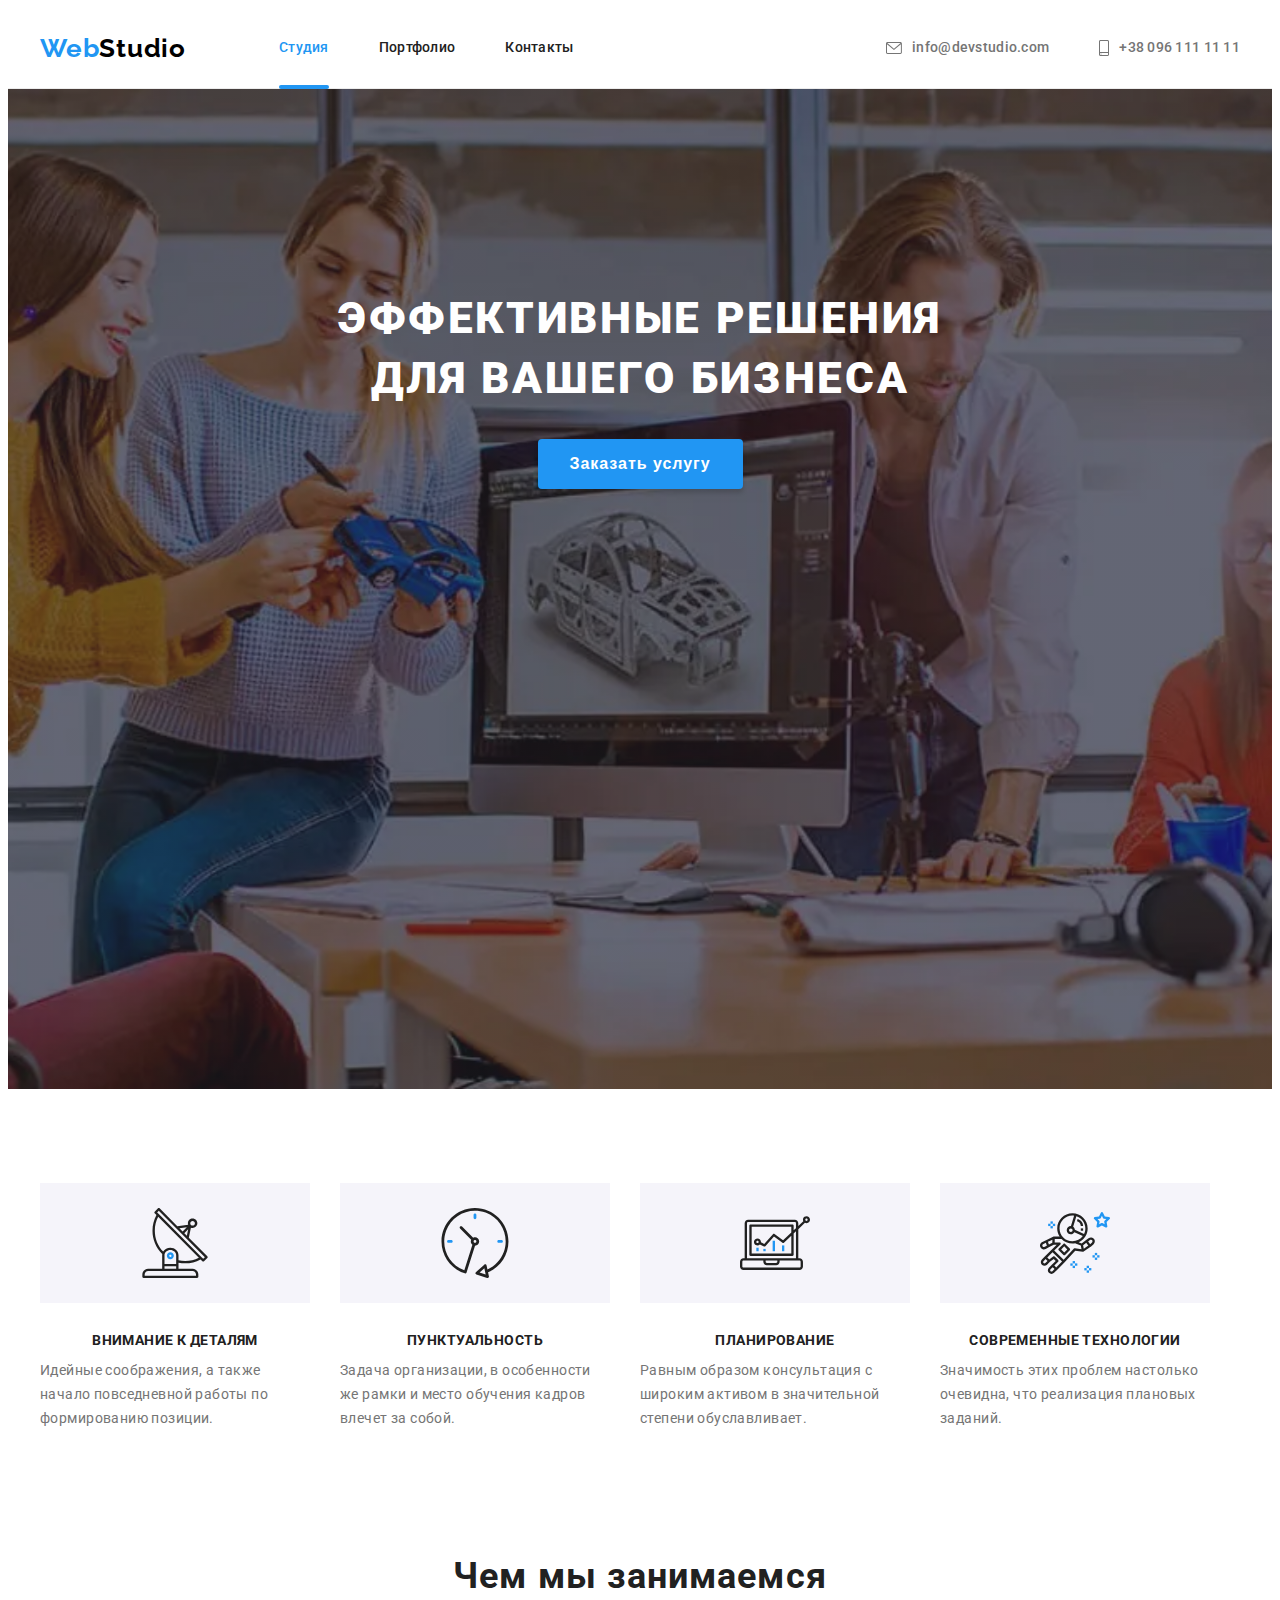
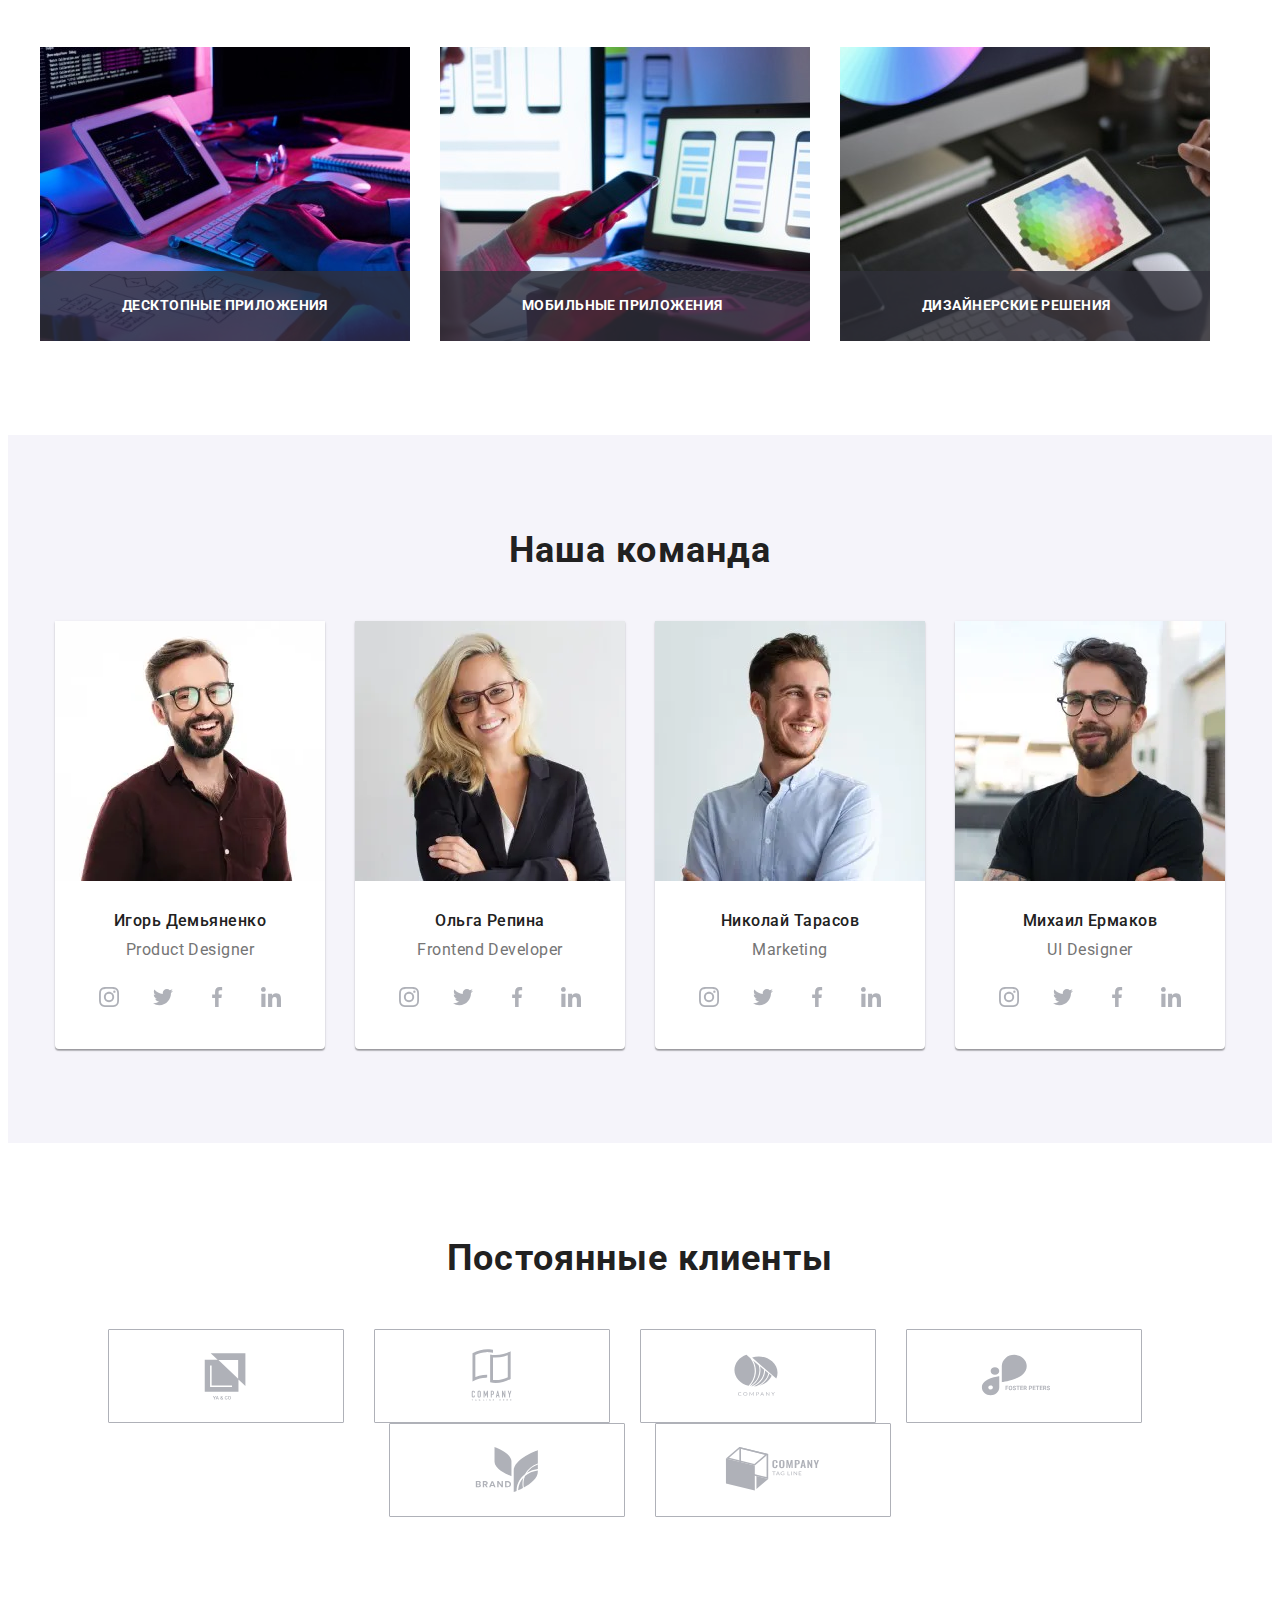
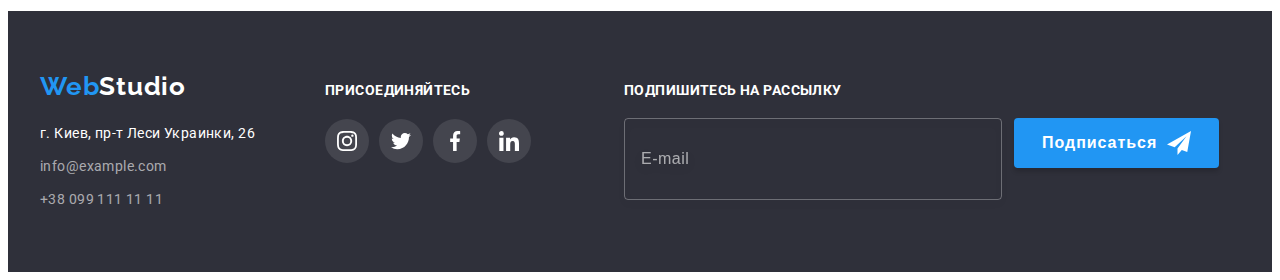
==== commit 75a3d1a2: "Адаптую футер" ====
--- a/index.html
+++ b/index.html
@@ -827,7 +827,7 @@
     </main>
 
     <!--Footer-->
-    <!-- <footer class="footer">
+    <footer class="footer">
       <div class="container footer__container">
         <div class="footer__right">
           <a class="site-logo site-logo__footer" href="./index.html"
@@ -925,7 +925,7 @@
           </form>
         </div>
       </div>
-    </footer> -->
+    </footer>
 
     <script src="./js/modal.js"></script>
     <script src="./js/menu.js"></script>
--- a/css/main.min.css
+++ b/css/main.min.css
@@ -1,2 +1,2 @@
-:root{--main-font: "Roboto", sans-serif;--secondary-font: "Raleway", sans-serif;--accent-color: #2196f3;--duration: 250ms;--timing-function: cubic-bezier(0.4, 0, 0.2, 1);--gallery-list-gap: 30px}.vissual-hidden{position:absolute;white-space:nowrap;width:1px;height:1px;overflow:hidden;border:0;padding:0;margin:-1px;clip:rect(0 0 0 0);-webkit-clip-path:inset(50%);clip-path:inset(50%)}body{background:#ffffff;font-family:var(--main-font);color:#212121}.section{padding-top:60px;padding-bottom:60px}@media screen and (min-width: 1200px){.section{padding-top:94px;padding-bottom:94px}}img{display:block;max-width:100%;height:auto}.list{list-style:none;margin:0;padding:0}.link{text-decoration:none}h1,h2,h3,p{margin:0}ul,ol{margin:0;padding:0}img{display:block;max-width:100%;height:auto}.container{padding-left:15px;padding-right:15px;margin-left:auto;margin-right:auto}@media screen and (min-width: 480px){.container{width:480px}}@media screen and (min-width: 768px){.container{width:768px}}@media screen and (min-width: 1200px){.container{width:1200px}}.buttom-order{font-weight:700;font-size:16px;line-height:1.87;letter-spacing:0.06em;color:#ffffff;background:#2196f3;-webkit-box-shadow:0px 4px 4px rgba(0,0,0,0.15);box-shadow:0px 4px 4px rgba(0,0,0,0.15);border-radius:4px;cursor:pointer;padding:10px 32px;margin-right:auto;margin-left:auto;margin-top:30px;min-width:200px;min-height:50px;max-width:220px;border:none}.buttom-order:hover,.buttom-order:focus{background-color:#188ce8;-webkit-transition:-webkit-transform var(--duration) var(--timing-function);transition:-webkit-transform var(--duration) var(--timing-function);transition:transform var(--duration) var(--timing-function);transition:transform var(--duration) var(--timing-function), -webkit-transform var(--duration) var(--timing-function)}.socials__list{display:-webkit-box;display:-ms-flexbox;display:flex;-webkit-box-pack:center;-ms-flex-pack:center;justify-content:center;-webkit-box-align:center;-ms-flex-align:center;align-items:center}.social__link{width:44px;height:44px;background-color:#ffffff;border-radius:50%;display:-webkit-box;display:-ms-flexbox;display:flex;-webkit-box-align:center;-ms-flex-align:center;align-items:center;-webkit-box-pack:center;-ms-flex-pack:center;justify-content:center;-webkit-transition:background-color var(--duration) var(--timing-function);transition:background-color var(--duration) var(--timing-function)}.social__link:hover,.social__link:focus{background-color:#2196f3;-webkit-transition:background-color var(--duration) var(--timing-function);transition:background-color var(--duration) var(--timing-function)}.social__link:hover .socials__icon,.social__link:focus .socials__icon{fill:#ffffff;-webkit-transition:fill var(--duration) var(--timing-function);transition:fill var(--duration) var(--timing-function)}.socials__item{margin-right:10px}.socials__item:last-child{margin-right:0}.socials__icon{fill:#afb1b8}.site-logo{font-family:var(--secondary-font);font-weight:700;font-size:26px;line-height:1.19;letter-spacing:0.03em;color:#000000;text-decoration:none}.site-logo__web{color:#2196f3}.site-logo__studio{font-weight:700;font-size:26px;line-height:1.19;letter-spacing:0.03em;color:#ffffff}@media screen and (min-width: 768px){.site-logo{margin-right:88px}}@media screen and (min-width: 1200px){.site-logo{margin-right:93px}.site-logo__footer{margin-right:0;margin-bottom:20px;display:block}}.backdrop{position:fixed;background-color:rgba(0,0,0,0.2);width:100%;height:100%;top:0;left:0;-webkit-transition:opacity var(--duration) var(--timing-function),visibility var(--duration) var(--timing-function);transition:opacity var(--duration) var(--timing-function),visibility var(--duration) var(--timing-function);z-index:3}.backdrop.is-hidden{opacity:0;pointer-events:none;visibility:hidden}.modal-wrapper{position:absolute;background-color:#ffffff;width:528px;height:581px;padding:40px;border-radius:4px;-webkit-transform:translate(-50%, -50%);transform:translate(-50%, -50%);-webkit-box-shadow:0px 1px 3px rgba(0,0,0,0.12),0px 1px 1px rgba(0,0,0,0.14),0px 2px 1px rgba(0,0,0,0.2);box-shadow:0px 1px 3px rgba(0,0,0,0.12),0px 1px 1px rgba(0,0,0,0.14),0px 2px 1px rgba(0,0,0,0.2);left:50%;top:50%;-webkit-transform:translate(-50%, -50%) scale(1);transform:translate(-50%, -50%) scale(1);-webkit-transition:-webkit-transform var(--duration) var(--timing-function);transition:-webkit-transform var(--duration) var(--timing-function);transition:transform var(--duration) var(--timing-function);transition:transform var(--duration) var(--timing-function), -webkit-transform var(--duration) var(--timing-function)}.modal-btn{position:absolute;top:8px;right:8px;cursor:pointer;border:1px solid rgba(0,0,0,0.1);border-radius:50%;background:#ffffff;width:30px;height:30px;display:-webkit-box;display:-ms-flexbox;display:flex;-webkit-box-align:center;-ms-flex-align:center;align-items:center;-webkit-box-pack:center;-ms-flex-pack:center;justify-content:center;padding:0}.modal-btn:hover .modal-btn-focus,.modal-btn:focus .modal-btn-focus{fill:#2196f3}.modal-form{text-align:left;margin-top:0em}.form-head{font-weight:700;font-size:20px;line-height:1.15;text-align:center;letter-spacing:0.03em;color:#212121;margin-bottom:12px;display:block}.form-modal-group{display:block;margin-bottom:10px;position:relative}.form-modal-group:hover .form-modal-icon,.form-modal-group:focus .form-modal-icon{cursor:pointer;fill:#2196f3;-webkit-transition:fill var(--duration) var(--timing-function);transition:fill var(--duration) var(--timing-function)}.form-modal-group:focus-within .form-modal-icon{fill:var(--accent-color)}.form-modal-group:hover .form-message,.form-modal-group:focus .form-message{border:1px solid #2196f3;-webkit-transition:border-color var(--duration) var(--timing-function);transition:border-color var(--duration) var(--timing-function)}.form-modal-group:hover .form-message::-webkit-input-placeholder,.form-modal-group:focus .form-message::-webkit-input-placeholder{font-weight:400;font-size:14px;line-height:1.14;letter-spacing:0.01em;color:rgba(117,117,117,0.5);-webkit-transition:var(--duration) var(--timing-function);transition:var(--duration) var(--timing-function)}.form-modal-group:hover .form-message:-ms-input-placeholder,.form-modal-group:focus .form-message:-ms-input-placeholder{font-weight:400;font-size:14px;line-height:1.14;letter-spacing:0.01em;color:rgba(117,117,117,0.5);-webkit-transition:var(--duration) var(--timing-function);transition:var(--duration) var(--timing-function)}.form-modal-group:hover .form-message::-ms-input-placeholder,.form-modal-group:focus .form-message::-ms-input-placeholder{font-weight:400;font-size:14px;line-height:1.14;letter-spacing:0.01em;color:rgba(117,117,117,0.5);-webkit-transition:var(--duration) var(--timing-function);transition:var(--duration) var(--timing-function)}.form-modal-group:hover .form-message::placeholder,.form-modal-group:focus .form-message::placeholder{font-weight:400;font-size:14px;line-height:1.14;letter-spacing:0.01em;color:rgba(117,117,117,0.5);-webkit-transition:var(--duration) var(--timing-function);transition:var(--duration) var(--timing-function)}.form-modal-group:focus .form-modal-icon{color:var(--accent-color)}.form-modal-group-coment{margin-bottom:20px}.form-policy-group{display:block;margin-bottom:30px}.form-modal-icon{position:absolute;bottom:14px;left:10px;fill:#212121;-webkit-transition:fill var(--duration) var(--timing-function);transition:fill var(--duration) var(--timing-function)}.form-modal-label{font-weight:400;font-size:12px;line-height:1.17;letter-spacing:0.01em;color:#757575;display:block;margin-bottom:4px}.form-modal-input{width:100%;padding:11px 11px 11px 36px;cursor:pointer;border:1px solid rgba(33,33,33,0.2);border-radius:4px;outline:transparent}.form-modal-input:hover,.form-modal-input:focus{border:1px solid #2196f3;-webkit-transition:border-color var(--duration) var(--timing-function);transition:border-color var(--duration) var(--timing-function)}.form-modal-input:focus ~ .warning{opacity:1}.form-modal-input:focus+.form-modal-icon{fill:var(--accent-color)}.form-modal-input:focus{border:1px solid #2196f3;fill:var(--accent-color)}.form-modal-input:not(:placeholder-shown) ~ .warning{opacity:0}.form-modal-input:invalid ~ .error{opacity:1}.warning,.error{position:absolute;bottom:-14px;left:10px;width:90%;display:-webkit-box;display:-ms-flexbox;display:flex;-webkit-box-align:center;-ms-flex-align:center;align-items:center;-webkit-box-pack:justify;-ms-flex-pack:justify;justify-content:space-between;font-size:10px;-webkit-transition:var(--duration) var(--timing-function);transition:var(--duration) var(--timing-function)}.warning-icon,.error-icon{display:-webkit-inline-box;display:-ms-inline-flexbox;display:inline-flex;fill:currentColor}.error{color:#e22f37;opacity:0}.warning{color:#ffc039;opacity:0}.form-message{resize:none;width:100%;border-radius:4px;outline:transparent;cursor:pointer;padding:12px 16px;border:1px solid rgba(33,33,33,0.2)}.form-message::-webkit-input-placeholder{font-weight:400;font-size:12px;line-height:1.17;letter-spacing:0.01em;color:rgba(117,117,117,0.5);-webkit-transition:var(--duration) var(--timing-function);transition:var(--duration) var(--timing-function)}.form-message:-ms-input-placeholder{font-weight:400;font-size:12px;line-height:1.17;letter-spacing:0.01em;color:rgba(117,117,117,0.5);-webkit-transition:var(--duration) var(--timing-function);transition:var(--duration) var(--timing-function)}.form-message::-ms-input-placeholder{font-weight:400;font-size:12px;line-height:1.17;letter-spacing:0.01em;color:rgba(117,117,117,0.5);-webkit-transition:var(--duration) var(--timing-function);transition:var(--duration) var(--timing-function)}.form-message::placeholder{font-weight:400;font-size:12px;line-height:1.17;letter-spacing:0.01em;color:rgba(117,117,117,0.5);-webkit-transition:var(--duration) var(--timing-function);transition:var(--duration) var(--timing-function)}.form-message:focus{border:1px solid #2196f3}.form-policy-group{display:-webkit-box;display:-ms-flexbox;display:flex;-webkit-box-align:center;-ms-flex-align:center;align-items:center;-webkit-box-pack:center;-ms-flex-pack:center;justify-content:center}.custom-checkbox{width:16px;height:15px;display:-webkit-box;display:-ms-flexbox;display:flex;-webkit-box-align:center;-ms-flex-align:center;align-items:center;-webkit-box-pack:center;-ms-flex-pack:center;justify-content:center;outline:2px solid #212121;border-radius:1px;margin-right:7px;-webkit-transition:background-color var(--duration) var(--timing-function);transition:background-color var(--duration) var(--timing-function)}.custom-checkbox-icon{opacity:0;fill:#ffffff;-webkit-transition:opacity var(--duration) var(--timing-function);transition:opacity var(--duration) var(--timing-function)}.checkbox:checked+.custom-checkbox{background-color:var(--accent-color)}.checkbox:checked+.custom-checkbox{outline:2px solid #2196f3}.checkbox:hover+.custom-checkbox,.checkbox:focus+.custom-checkbox{outline:2px solid #2196f3}.checkbox:checked+.custom-checkbox .custom-checkbox-icon{opacity:1}.checkbox:hover+.custom-checkbox .custom-checkbox-icon,.checkbox:focus+.custom-checkbox .custom-checkbox-icon{opacity:1}.form-policy-desc{font-weight:400;font-size:14px;line-height:1.71;letter-spacing:0.03em;color:#757575}.form-policy-link{color:#2196f3}.submit-btn{margin-top:0;margin-bottom:40px;display:-webkit-box;display:-ms-flexbox;display:flex;-ms-flex-line-pack:center;align-content:center;-webkit-box-pack:center;-ms-flex-pack:center;justify-content:center}.contact-form{width:570px}.contact-form__group{margin-right:12px}.contact-form__name{font-weight:700;font-size:14px;line-height:16px;letter-spacing:0.03em;text-transform:uppercase;color:#ffffff;margin-bottom:20px}.contact-form__form{display:-webkit-box;display:-ms-flexbox;display:flex;text-align:center}.contact-form__input{background-color:transparent;width:358px;cursor:pointer;border:1px solid rgba(255,255,255,0.3);-webkit-filter:drop-shadow(0px 4px 4px rgba(0,0,0,0.15));filter:drop-shadow(0px 4px 4px rgba(0,0,0,0.15));border-radius:4px;padding-left:16px;padding-top:15px;padding-bottom:15px;outline:none;font-weight:400;font-size:16px;line-height:20px;display:-webkit-box;display:-ms-flexbox;display:flex;-webkit-box-align:center;-ms-flex-align:center;align-items:center;letter-spacing:0.03em;color:#fff}.contact-form__input::-webkit-input-placeholder{font-weight:400;font-size:16px;line-height:20px;display:-webkit-box;display:flex;-webkit-box-align:center;align-items:center;letter-spacing:0.03em;color:rgba(255,255,255,0.6)}.contact-form__input:-ms-input-placeholder{font-weight:400;font-size:16px;line-height:20px;display:-ms-flexbox;display:flex;-ms-flex-align:center;align-items:center;letter-spacing:0.03em;color:rgba(255,255,255,0.6)}.contact-form__input::-ms-input-placeholder{font-weight:400;font-size:16px;line-height:20px;display:-ms-flexbox;display:flex;-ms-flex-align:center;align-items:center;letter-spacing:0.03em;color:rgba(255,255,255,0.6)}.contact-form__input::placeholder{font-weight:400;font-size:16px;line-height:20px;display:-webkit-box;display:-ms-flexbox;display:flex;-webkit-box-align:center;-ms-flex-align:center;align-items:center;letter-spacing:0.03em;color:rgba(255,255,255,0.6)}.contact-form__buttom{font-weight:700;font-size:16px;line-height:1.87;display:-webkit-box;display:-ms-flexbox;display:flex;-webkit-box-align:center;-ms-flex-align:center;align-items:center;text-align:center;letter-spacing:0.06em;border:none;color:#ffffff;background:#2196f3;-webkit-box-shadow:0px 4px 4px rgba(0,0,0,0.15);box-shadow:0px 4px 4px rgba(0,0,0,0.15);border-radius:4px;cursor:pointer;padding:10px 28px;min-height:50px;max-width:220px;min-width:200px}.contact-form__icon{fill:#ffff;right:18px;margin-left:10px}.porfolio-navigation-list{display:-webkit-box;display:-ms-flexbox;display:flex;-webkit-box-align:center;-ms-flex-align:center;align-items:center;-webkit-box-pack:center;-ms-flex-pack:center;justify-content:center;margin-bottom:34px}.portfolio-navigation-item{margin-right:8px}.portfolio-navigation-item:last-child{margin-right:0}.porfolio-navigation-buttom{font-family:var(--main-font);font-weight:500;font-size:16px;line-height:1.63;text-align:center;letter-spacing:0.03em;cursor:pointer;background:#f5f4fa;border-radius:4px;padding:6px 22px;border:none;-webkit-transition:color var(--duration) var(--timing-function),background-color var(--duration) var(--timing-function),-webkit-box-shadow var(--duration) var(--timing-function);transition:color var(--duration) var(--timing-function),background-color var(--duration) var(--timing-function),-webkit-box-shadow var(--duration) var(--timing-function);transition:color var(--duration) var(--timing-function),box-shadow var(--duration) var(--timing-function),background-color var(--duration) var(--timing-function);transition:color var(--duration) var(--timing-function),box-shadow var(--duration) var(--timing-function),background-color var(--duration) var(--timing-function),-webkit-box-shadow var(--duration) var(--timing-function)}.porfolio-navigation-buttom:hover,.porfolio-navigation-buttom:focus{color:#ffffff;background:#2196f3;-webkit-box-shadow:0px 3px 1px rgba(0,0,0,0.1),0px 1px 2px rgba(0,0,0,0.08),0px 2px 2px rgba(0,0,0,0.12);box-shadow:0px 3px 1px rgba(0,0,0,0.1),0px 1px 2px rgba(0,0,0,0.08),0px 2px 2px rgba(0,0,0,0.12);-webkit-transition:color var(--duration) var(--timing-function),background-color var(--duration) var(--timing-function),-webkit-box-shadow var(--duration) var(--timing-function);transition:color var(--duration) var(--timing-function),background-color var(--duration) var(--timing-function),-webkit-box-shadow var(--duration) var(--timing-function);transition:color var(--duration) var(--timing-function),box-shadow var(--duration) var(--timing-function),background-color var(--duration) var(--timing-function);transition:color var(--duration) var(--timing-function),box-shadow var(--duration) var(--timing-function),background-color var(--duration) var(--timing-function),-webkit-box-shadow var(--duration) var(--timing-function)}.header{position:relative;padding-top:10px;padding-bottom:10px;border-bottom-width:1px;border-bottom-style:solid;border-bottom-color:#ececec}.header__container{display:-webkit-box;display:-ms-flexbox;display:flex;-webkit-box-pack:justify;-ms-flex-pack:justify;justify-content:space-between;-webkit-box-align:center;-ms-flex-align:center;align-items:center}@media screen and (max-width: 767px){.site-nav{display:none}.auth-nav{display:none}.mobile-menu-btn{background-color:transparent;border:none;padding:0;line-height:0;cursor:pointer}.mobile-menu-btn:hover .mobile-menu-btn-icon{fill:#2196f3}.mobile-menu-btn:focus-within .mobile-menu-btn-icon{fill:#2196f3}.mobile-menu{position:absolute;top:0;left:0;width:100%;height:100vh;overflow:auto;opacity:0;visibility:hidden;pointer-events:none;background-color:#fff;z-index:100;-webkit-transition:opacity var(--duration) var(--timing-function),visibility var(--duration) var(--timing-function);transition:opacity var(--duration) var(--timing-function),visibility var(--duration) var(--timing-function)}.mobile-menu.is-open{opacity:1;visibility:visible;pointer-events:auto}.mobile-menu__close-btn{position:absolute;top:10px;right:15px;background-color:transparent;border:none;padding:0;line-height:0}.mobile-menu__close-btn:hover .mobile-menu__close-icon,.mobile-menu__close-btn:focus .mobile-menu__close-icon{fill:#2196f3;cursor:pointer}.mobile-menu-container{position:relative;padding-top:48px;padding-bottom:48px;z-index:100}.mobile-menu__list,.mobile-menu__contact-list,.mobile-menu__social-list{padding-left:40px;margin-bottom:48px}.mobile-menu__item{margin-bottom:32px}.mobile-menu__item:last-child{margin-bottom:300px}.mobile-menu__item:hover .mobile-menu__link,.mobile-menu__item:focus .mobile-menu__link{color:#2196f3}.mobile-menu__link{font-weight:500;font-size:40px;line-height:1.18;text-align:center;letter-spacing:0.02em;color:#212121;text-decoration:none}.mobile-menu__contact-item{margin-bottom:32px}.mobile-menu__contact-item:last-child{margin-bottom:64px}.mobile-menu__tel-link{font-weight:500;font-size:34px;line-height:1.18;letter-spacing:0.02em;color:#2196f3;text-decoration:none}.mobile-menu__mail-link{font-weight:500;font-size:24px;line-height:1.17;letter-spacing:0.02em;color:#757575;text-decoration:none}.mobile-menu__social-list{display:-webkit-box;display:-ms-flexbox;display:flex;-ms-flex-wrap:wrap;flex-wrap:wrap}.mobile-menu__social-link{font-weight:500;font-size:18px;line-height:1.22;letter-spacing:0.02em;color:#2196f3;text-decoration:none}.mobile-menu__social-item{padding-right:10px;margin-top:10px}.mobile-menu__social-item:not(:last-child){border-right:1px solid rgba(33,33,33,0.2);margin-right:10px}}@media screen and (min-width: 768px){.mobile-menu,.mobile-menu-btn{display:none}.header{display:-webkit-box;display:-ms-flexbox;display:flex;-webkit-box-align:center;-ms-flex-align:center;align-items:center;padding:0}.navigation-list{padding:0;margin:0}.site-nav{display:-webkit-box;display:-ms-flexbox;display:flex;-webkit-box-align:center;-ms-flex-align:center;align-items:center;-webkit-box-pack:center;-ms-flex-pack:center;justify-content:center}.site-nav__item{margin-right:50px}.site-nav__item:last-child{margin-right:0}.site-nav__link{font-weight:500;font-size:14px;line-height:1.14;letter-spacing:0.02em;text-decoration:none;color:#212121;padding-top:32px;padding-bottom:32px;display:block;position:relative;-webkit-transition:color var(--duration) var(--timing-function);transition:color var(--duration) var(--timing-function)}.site-nav__link:hover,.site-nav__link:focus{color:var(--accent-color);-webkit-transition:color var(--duration) var(--timing-function);transition:color var(--duration) var(--timing-function)}.site-nav__link.current::after{content:'';display:block;width:100%;height:4px;position:absolute;bottom:-1px;left:0;border-radius:2px;background-color:#2196f3}.site-nav__link--studio{color:#2196f3}.site-nav--portfolio{color:#2196f3}.auth-nav{margin-left:auto;display:-webkit-box;display:-ms-flexbox;display:flex;-ms-flex-wrap:wrap;flex-wrap:wrap;margin-left:84px}.auth-nav__link{font-weight:500;font-size:12px;line-height:1.17;letter-spacing:0.02em;color:#757575;text-decoration:none;display:block;display:-webkit-box;display:-ms-flexbox;display:flex;-webkit-box-align:center;-ms-flex-align:center;align-items:center;-webkit-box-pack:center;-ms-flex-pack:center;justify-content:center;-webkit-transition:color var(--duration) var(--timing-function);transition:color var(--duration) var(--timing-function)}.auth-nav__link:hover,.auth-nav__link:focus{color:var(--accent-color);-webkit-transition:color var(--duration) var(--timing-function);transition:color var(--duration) var(--timing-function)}.auth-nav__icon{fill:currentColor;margin-right:10px}.auth-nav__item-mail{margin-bottom:10px}.auth-nav__item-tel{padding:0;margin:0}}@media screen and (max-width: 1199px){.icon-envelope{width:14px;height:10px}.icon-smartphone{width:10px;height:14px}}@media screen and (min-width: 1200px){.auth-nav{margin-left:auto;display:-webkit-box;display:-ms-flexbox;display:flex;-webkit-box-align:center;-ms-flex-align:center;align-items:center;justify-items:center;padding-top:0}.auth-nav__link{font-size:14px;line-height:1.14}.auth-nav__item-mail{margin-right:50px;margin-bottom:0}}.hero{background:#2f303a;padding-top:200px;padding-bottom:200px;text-align:center}.hero-head{font-weight:900;font-size:26px;line-height:1.61;letter-spacing:0.06em;text-transform:uppercase;color:#ffffff;width:360px;margin-left:auto;margin-right:auto}@media screen and (min-width: 1200px){.hero-head{width:696px;font-size:44px;line-height:1.36}}.hero-overlay{height:600px;max-width:1600px;background-repeat:no-repeat;background-position:center;background-size:cover;margin-left:auto;margin-right:auto;background-image:-webkit-gradient(linear, left top, right top, from(rgba(47,48,58,0.4)), to(rgba(47,48,58,0.4))),url("/images/hero-head-mobile.jpg");background-image:linear-gradient(to right, rgba(47,48,58,0.4), rgba(47,48,58,0.4)),url("/images/hero-head-mobile.jpg");background-image:-webkit-gradient(linear, left top, right top, from(rgba(47,48,58,0.4)), to(rgba(47,48,58,0.4))),url("/images/hero-head-mobile.webp") 1x;background-image:linear-gradient(to right, rgba(47,48,58,0.4), rgba(47,48,58,0.4)),url("/images/hero-head-mobile.webp") 1x}@media (min-device-pixel-ratio: 2), (-webkit-min-device-pixel-ratio: 2), (min-resolution: 192dpi), (min-resolution: 2dppx){.hero-overlay{background-image:-webkit-gradient(linear, left top, right top, from(rgba(47,48,58,0.4)), to(rgba(47,48,58,0.4))),url("/images/hero-head@2x-mobile.jpg");background-image:linear-gradient(to right, rgba(47,48,58,0.4), rgba(47,48,58,0.4)),url("/images/hero-head@2x-mobile.jpg");background-image:-webkit-gradient(linear, left top, right top, from(rgba(47,48,58,0.4)), to(rgba(47,48,58,0.4))),url("/images/hero-head@2x-mobile.webp") 2x;background-image:linear-gradient(to right, rgba(47,48,58,0.4), rgba(47,48,58,0.4)),url("/images/hero-head@2x-mobile.webp") 2x}}@media screen and (min-width: 768px){.hero-overlay{background-image:-webkit-gradient(linear, left top, right top, from(rgba(47,48,58,0.4)), to(rgba(47,48,58,0.4))),url("/images/hero-head-tablet.jpg");background-image:linear-gradient(to right, rgba(47,48,58,0.4), rgba(47,48,58,0.4)),url("/images/hero-head-tablet.jpg");background-image:-webkit-gradient(linear, left top, right top, from(rgba(47,48,58,0.4)), to(rgba(47,48,58,0.4))),url("/images/hero-head-tablet.webp") 1x;background-image:linear-gradient(to right, rgba(47,48,58,0.4), rgba(47,48,58,0.4)),url("/images/hero-head-tablet.webp") 1x}}@media screen and (min-width: 768px) and (min-device-pixel-ratio: 2), screen and (min-width: 768px) and (-webkit-min-device-pixel-ratio: 2), screen and (min-width: 768px) and (min-resolution: 192dpi), screen and (min-width: 768px) and (min-resolution: 2dppx){.hero-overlay{background-image:-webkit-gradient(linear, left top, right top, from(rgba(47,48,58,0.4)), to(rgba(47,48,58,0.4))),url("/images/hero-head@2x-tablet.jpg");background-image:linear-gradient(to right, rgba(47,48,58,0.4), rgba(47,48,58,0.4)),url("/images/hero-head@2x-tablet.jpg");background-image:-webkit-gradient(linear, left top, right top, from(rgba(47,48,58,0.4)), to(rgba(47,48,58,0.4))),url("/images/hero-head@2x-tablet.webp") 2x;background-image:linear-gradient(to right, rgba(47,48,58,0.4), rgba(47,48,58,0.4)),url("/images/hero-head@2x-tablet.webp") 2x}}@media screen and (min-width: 1200px){.hero-overlay{background-image:-webkit-gradient(linear, left top, right top, from(rgba(47,48,58,0.4)), to(rgba(47,48,58,0.4))),url("/images/hero-head-deck.jpg");background-image:linear-gradient(to right, rgba(47,48,58,0.4), rgba(47,48,58,0.4)),url("/images/hero-head-deck.jpg");background-image:-webkit-gradient(linear, left top, right top, from(rgba(47,48,58,0.4)), to(rgba(47,48,58,0.4))),url("/images/hero-head-deck.webp") 1x;background-image:linear-gradient(to right, rgba(47,48,58,0.4), rgba(47,48,58,0.4)),url("/images/hero-head-deck.webp") 1x}}@media screen and (min-width: 1200px) and (min-device-pixel-ratio: 2), screen and (min-width: 1200px) and (-webkit-min-device-pixel-ratio: 2), screen and (min-width: 1200px) and (min-resolution: 192dpi), screen and (min-width: 1200px) and (min-resolution: 2dppx){.hero-overlay{background-image:-webkit-gradient(linear, left top, right top, from(rgba(47,48,58,0.4)), to(rgba(47,48,58,0.4))),url("/images/hero-head@2x-deck.jpg");background-image:linear-gradient(to right, rgba(47,48,58,0.4), rgba(47,48,58,0.4)),url("/images/hero-head@2x-deck.jpg");background-image:-webkit-gradient(linear, left top, right top, from(rgba(47,48,58,0.4)), to(rgba(47,48,58,0.4))),url("/images/hero-head@2x-deck.webp") 2x;background-image:linear-gradient(to right, rgba(47,48,58,0.4), rgba(47,48,58,0.4)),url("/images/hero-head@2x-deck.webp") 2x}}.peculiarities-title{font-weight:700;font-size:14px;line-height:1.14;letter-spacing:0.03em;text-transform:uppercase;margin-bottom:10px}.peculiarities-text{font-weight:400;font-size:14px;line-height:1.71;letter-spacing:0.03em;color:#757575}.icon-antenna::before{background-image:url(../images/svg-icon/antenna.svg)}.icon-clock::before{background-image:url(../images/svg-icon/clock.svg)}.icon-diagram::before{background-image:url(../images/svg-icon/diagram.svg)}.icon-astronaut::before{background-image:url(../images/svg-icon/astronaut.svg)}.peculiarties-list-box::before{display:block;content:'';height:120px;margin-bottom:30px;background-repeat:no-repeat;background-position:center;background-color:#f5f4fa}@media screen and (min-width: 480px){.peculiarities-list{display:block}.peculiarities-title{text-align:center}.peculiarties-list-box{margin-bottom:30px}.peculiarties-list-box:last-child{margin-bottom:0}}@media screen and (min-width: 768px) and (max-width: 1199px){.peculiarities-section{padding-bottom:0}.peculiarities-list{display:-webkit-box;display:-ms-flexbox;display:flex;-ms-flex-wrap:wrap;flex-wrap:wrap;-webkit-box-pack:center;-ms-flex-pack:center;justify-content:center}.peculiarties-list-box{-ms-flex-preferred-size:calc((100% - 3 * 30px) / 2);flex-basis:calc((100% - 3 * 30px) / 2);margin-right:30px}.peculiarties-list-box:nth-child(2n+2){margin-right:0}}@media screen and (min-width: 1200px){.peculiarities-section{padding-bottom:0}.peculiarities-list{display:-webkit-box;display:-ms-flexbox;display:flex;-webkit-box-align:center;-ms-flex-align:center;align-items:center}.peculiarties-list-box{margin-right:30px;width:270px}.peculiarties-list-box:last-child{margin-right:0;margin-bottom:30px}}.our-team__head{font-weight:700;font-size:36px;line-height:1.17;text-align:center;letter-spacing:0.03em;margin-bottom:50px}.section-what-we-do{display:-webkit-box;display:-ms-flexbox;display:flex;-webkit-box-align:center;-ms-flex-align:center;align-items:center}.section-what-we-do-list{margin-right:30px;position:relative}.section-what-we-do-list:last-child{margin-right:0}.section-what-we-do-list::after{position:absolute;bottom:0;left:0;content:'';display:block;width:100%;height:70px;background-color:rgba(47,48,58,0.8)}.list-description{font-weight:700;font-size:14px;line-height:1.14;text-align:center;letter-spacing:0.03em;text-transform:uppercase;position:absolute;bottom:27px;left:82px;color:#ffffff;z-index:1}@media screen and (max-width: 1199px){.what-we-do{display:none}}.our-team{background:#f5f4fa}.our-team__full-name{font-weight:500;font-size:16px;line-height:1.19;text-align:center;letter-spacing:0.03em;margin-bottom:10px}.our-team__position{font-weight:400;font-size:16px;line-height:1.19;text-align:center;letter-spacing:0.03em;color:#757575;margin-bottom:16px}.our-team__surnames{-webkit-box-shadow:0px 1px 3px rgba(0,0,0,0.12),0px 1px 1px rgba(0,0,0,0.14),0px 2px 1px rgba(0,0,0,0.2);box-shadow:0px 1px 3px rgba(0,0,0,0.12),0px 1px 1px rgba(0,0,0,0.14),0px 2px 1px rgba(0,0,0,0.2);border-radius:0px 0px 4px 4px;background:#ffffff}@media screen and (min-width: 480px) and (max-width: 767px){.our-team__list{display:block}.our-team__box{padding-top:30px;padding-bottom:24px}.our-team__surnames{width:450px;margin-bottom:30px}.our-team__surnames:last-child{margin-bottom:0}}@media screen and (max-width: 767px){.demianenko,.repina,.tarasov,.ermakov{width:450px;height:460px}}@media screen and (min-width: 768px) and (max-width: 1199px){.our-team__list{display:-webkit-box;display:-ms-flexbox;display:flex;-ms-flex-wrap:wrap;flex-wrap:wrap;-webkit-box-pack:center;-ms-flex-pack:center;justify-content:center}.our-team__box{padding-top:30px;padding-bottom:24px}.our-team__surnames{width:354px;margin-right:30px;margin-bottom:30px}.our-team__surnames:nth-child(2n+2){margin-right:0}.our-team__surnames:nth-child(n+3){margin-bottom:0}.demianenko,.repina,.tarasov,.ermakov{width:354px;height:374px}}@media screen and (min-width: 1200px){.our-team__list{display:-webkit-box;display:-ms-flexbox;display:flex;-webkit-box-align:center;-ms-flex-align:center;align-items:center;-webkit-box-pack:center;-ms-flex-pack:center;justify-content:center}.our-team__box{padding-top:30px;padding-bottom:30px}.our-team__surnames{margin-right:30px}.our-team__surnames:last-child{margin-right:0}.our-team__surnames{width:270px}.demianenko,.repina,.tarasov,.ermakov{width:270px;height:260px}}.regular-customers-head{font-weight:700;font-size:36px;line-height:1.17;text-align:center;letter-spacing:0.03em}.regular-customers-item{-webkit-box-align:center;-ms-flex-align:center;align-items:center;-webkit-box-pack:center;-ms-flex-pack:center;justify-content:center;border:1px solid #afb1b8;border-radius:1px;background-color:#ffffff;-webkit-transition:border-color var(--duration) var(--timing-function),fill var(--duration) var(--timing-function);transition:border-color var(--duration) var(--timing-function),fill var(--duration) var(--timing-function)}.regular-customers-item:hover,.regular-customers-item:focus-within{border:1px solid #2196f3;-webkit-transition:border-color var(--duration) var(--timing-function),fill var(--duration) var(--timing-function);transition:border-color var(--duration) var(--timing-function),fill var(--duration) var(--timing-function)}.regular-customers-item:hover .regular-customers-icon,.regular-customers-item:focus-within .regular-customers-icon{fill:#2196f3;outline:none;-webkit-transition:fill var(--duration) var(--timing-function);transition:fill var(--duration) var(--timing-function)}.regular-customers-icon{fill:#afb1b8;outline:none;-webkit-transition:fill var(--duration) var(--timing-function);transition:fill var(--duration) var(--timing-function)}@media screen and (min-width: 480px){.regular-customers-head{margin-bottom:30px}.regular-customers-list{display:-webkit-box;display:-ms-flexbox;display:flex;-ms-flex-wrap:wrap;flex-wrap:wrap;-webkit-box-pack:center;-ms-flex-pack:center;justify-content:center;-webkit-box-align:center;-ms-flex-align:center;align-items:center}.regular-customers-item{width:210px;padding:16px 52px}.regular-customers-item:nth-child(n+5){margin-bottom:0}}@media screen and (max-width: 767px){.regular-customers-item{-ms-flex-preferred-size:calc((100% - 3 * 30px) / 2);flex-basis:calc((100% - 3 * 30px) / 2);margin-bottom:30px;height:92px}.regular-customers-item:nth-child(2n+2){margin-right:0}}@media screen and (min-width: 768px){.regular-customers-list{display:-webkit-box;display:-ms-flexbox;display:flex;-webkit-box-pack:center;-ms-flex-pack:center;justify-content:center;-webkit-box-align:center;-ms-flex-align:center;align-items:center}.regular-customers-item{width:226px;padding:16px 60px}}@media screen and (max-width: 1199px){.regular-customers-list{gap:30px}}@media screen and (min-width: 1200px){.regular-customers-head{margin-bottom:50px}.regular-customers-item{margin-right:30px;width:170px;padding:16px 32px}.regular-customers-item:last-child{margin-right:0}.regular-customers-link{display:-webkit-box;display:-ms-flexbox;display:flex;-webkit-box-align:center;-ms-flex-align:center;align-items:center;-webkit-box-pack:center;-ms-flex-pack:center;justify-content:center}.regular-customers-list{display:-webkit-box;display:-ms-flexbox;display:flex;-webkit-box-pack:center;-ms-flex-pack:center;justify-content:center;-webkit-box-align:center;-ms-flex-align:center;align-items:center}}.portfolio-list-link{text-decoration:none;-webkit-transition:-webkit-box-shadow var(--duration) var(--timing-function);transition:-webkit-box-shadow var(--duration) var(--timing-function);transition:box-shadow var(--duration) var(--timing-function);transition:box-shadow var(--duration) var(--timing-function), -webkit-box-shadow var(--duration) var(--timing-function)}.portfolio-list-link:hover,.portfolio-list-link:focus{display:block;background:#ffffff;-webkit-box-shadow:0px 1px 1px rgba(0,0,0,0.12),0px 4px 4px rgba(0,0,0,0.06),1px 4px 6px rgba(0,0,0,0.16);box-shadow:0px 1px 1px rgba(0,0,0,0.12),0px 4px 4px rgba(0,0,0,0.06),1px 4px 6px rgba(0,0,0,0.16);-webkit-transition:-webkit-box-shadow var(--duration) var(--timing-function);transition:-webkit-box-shadow var(--duration) var(--timing-function);transition:box-shadow var(--duration) var(--timing-function);transition:box-shadow var(--duration) var(--timing-function), -webkit-box-shadow var(--duration) var(--timing-function)}.portfolio-list-link:hover .portfolio-text,.portfolio-list-link:focus .portfolio-text{-webkit-transform:translateY(0);transform:translateY(0);-webkit-transition:-webkit-transform var(--duration) var(--timing-function);transition:-webkit-transform var(--duration) var(--timing-function);transition:transform var(--duration) var(--timing-function);transition:transform var(--duration) var(--timing-function), -webkit-transform var(--duration) var(--timing-function)}.img-container{position:relative;overflow:hidden}.portfolio-img{display:block;height:auto;max-width:100%}.portfolio-text{position:absolute;top:0;left:0;width:100%;height:100%;color:#ffffff;background-color:rgba(33,150,243,0.9);padding:63px 24px;font-weight:400;font-size:18px;line-height:1.56;letter-spacing:0.03em;-webkit-transform:translateY(101%);transform:translateY(101%);-webkit-transition:-webkit-transform var(--duration) var(--timing-function);transition:-webkit-transform var(--duration) var(--timing-function);transition:transform var(--duration) var(--timing-function);transition:transform var(--duration) var(--timing-function), -webkit-transform var(--duration) var(--timing-function)}.border-size{border-bottom-width:1px;border-bottom-style:solid;border-bottom-color:#eeeeee;border-right-width:1px;border-right-style:solid;border-right-color:#eeeeee;border-left-width:1px;border-left-style:solid;border-left-color:#eeeeee;padding:20px 24px}.project-name{font-weight:700;font-size:18px;line-height:2;letter-spacing:0.06em;color:#212121;text-decoration:none;margin-bottom:4px}.project-class{font-family:var(--main-font);font-style:normal;font-weight:400;font-size:16px;line-height:1.87;letter-spacing:0.03em;color:#757575}@media screen and (min-width: 480px){.portfolio-projects{display:block;-webkit-box-pack:center;-ms-flex-pack:center;justify-content:center;-webkit-box-align:center;-ms-flex-align:center;align-items:center}.portfolio-projects-list{margin-bottom:30px}.porfolio-navigation-list{display:-webkit-box;display:-ms-flexbox;display:flex;-ms-flex-wrap:wrap;flex-wrap:wrap;-webkit-box-pack:start;-ms-flex-pack:start;justify-content:flex-start;margin-bottom:40px}.portfolio-navigation-item{margin-bottom:15px}.tehnocriak,.poster,.seafood,.prime,.boxes,.inspiration,.izdanie,.lab,.growing{width:450px}}@media screen and (min-width: 768px){.porfolio-navigation-list{-webkit-box-pack:center;-ms-flex-pack:center;justify-content:center;-ms-flex-line-pack:center;align-content:center;margin-left:auto;margin-right:auto;margin-bottom:30px}.portfolio-navigation-item{margin-bottom:0}.portfolio-projects{display:-webkit-box;display:-ms-flexbox;display:flex;-ms-flex-wrap:wrap;flex-wrap:wrap;-webkit-box-pack:start;-ms-flex-pack:start;justify-content:flex-start}.tehnocriak,.poster,.seafood,.prime,.boxes,.inspiration,.izdanie,.lab,.growing{width:354px}}@media screen and (min-width: 768px) and (max-width: 1199px){.portfolio-projects-list{margin-right:30px;margin-bottom:30px}.portfolio-projects-list:nth-child(2n+2){margin-right:0}.portfolio-projects-list:nth-child(n+9){margin-bottom:0}}@media screen and (min-width: 1200px){.portfolio-projects{display:-webkit-box;display:-ms-flexbox;display:flex;-ms-flex-wrap:wrap;flex-wrap:wrap;-webkit-box-pack:center;-ms-flex-pack:center;justify-content:center;-webkit-box-align:center;-ms-flex-align:center;align-items:center}.portfolio-projects-list{margin-right:30px;margin-bottom:30px}.portfolio-projects-list:nth-child(3n){margin-right:0}.portfolio-projects-list:nth-child(n+7){margin-bottom:0}.tehnocriak,.poster,.seafood,.prime,.boxes,.inspiration,.izdanie,.lab,.growing{width:370px}}
+:root{--main-font: "Roboto", sans-serif;--secondary-font: "Raleway", sans-serif;--accent-color: #2196f3;--duration: 250ms;--timing-function: cubic-bezier(0.4, 0, 0.2, 1);--gallery-list-gap: 30px}.vissual-hidden{position:absolute;white-space:nowrap;width:1px;height:1px;overflow:hidden;border:0;padding:0;margin:-1px;clip:rect(0 0 0 0);-webkit-clip-path:inset(50%);clip-path:inset(50%)}body{background:#ffffff;font-family:var(--main-font);color:#212121}.section{padding-top:60px;padding-bottom:60px}@media screen and (min-width: 1200px){.section{padding-top:94px;padding-bottom:94px}}.list{list-style:none;margin:0;padding:0}.link{text-decoration:none}h1,h2,h3,p{margin:0}ul,ol{margin:0;padding:0}img{display:block;max-width:100%;height:auto}.container{padding-left:15px;padding-right:15px;margin-left:auto;margin-right:auto}@media screen and (min-width: 480px){.container{width:480px}}@media screen and (min-width: 768px){.container{width:768px}}@media screen and (min-width: 1200px){.container{width:1200px}}.buttom-order{font-weight:700;font-size:16px;line-height:1.87;letter-spacing:0.06em;color:#ffffff;background:#2196f3;-webkit-box-shadow:0px 4px 4px rgba(0,0,0,0.15);box-shadow:0px 4px 4px rgba(0,0,0,0.15);border-radius:4px;cursor:pointer;padding:10px 32px;margin-right:auto;margin-left:auto;margin-top:30px;min-width:200px;min-height:50px;max-width:220px;border:none}.buttom-order:hover,.buttom-order:focus{background-color:#188ce8;-webkit-transition:-webkit-transform var(--duration) var(--timing-function);transition:-webkit-transform var(--duration) var(--timing-function);transition:transform var(--duration) var(--timing-function);transition:transform var(--duration) var(--timing-function), -webkit-transform var(--duration) var(--timing-function)}.socials__list{display:-webkit-box;display:-ms-flexbox;display:flex;-webkit-box-pack:center;-ms-flex-pack:center;justify-content:center;-webkit-box-align:center;-ms-flex-align:center;align-items:center}.social__link{width:44px;height:44px;background-color:#ffffff;border-radius:50%;display:-webkit-box;display:-ms-flexbox;display:flex;-webkit-box-align:center;-ms-flex-align:center;align-items:center;-webkit-box-pack:center;-ms-flex-pack:center;justify-content:center;-webkit-transition:background-color var(--duration) var(--timing-function);transition:background-color var(--duration) var(--timing-function)}.social__link:hover,.social__link:focus{background-color:#2196f3;-webkit-transition:background-color var(--duration) var(--timing-function);transition:background-color var(--duration) var(--timing-function)}.social__link:hover .socials__icon,.social__link:focus .socials__icon{fill:#ffffff;-webkit-transition:fill var(--duration) var(--timing-function);transition:fill var(--duration) var(--timing-function)}.socials__item{margin-right:10px}.socials__item:last-child{margin-right:0}.socials__icon{fill:#afb1b8}.site-logo{font-family:var(--secondary-font);font-weight:700;font-size:26px;line-height:1.19;letter-spacing:0.03em;color:#000000;text-decoration:none}.site-logo__web{color:#2196f3}.site-logo__studio{font-weight:700;font-size:26px;line-height:1.19;letter-spacing:0.03em;color:#ffffff}@media screen and (min-width: 768px){.site-logo{margin-right:88px}}@media screen and (min-width: 1200px){.site-logo{margin-right:93px}.site-logo__footer{margin-right:0;margin-bottom:20px;display:block}}.backdrop{position:fixed;background-color:rgba(0,0,0,0.2);width:100%;height:100%;top:0;left:0;-webkit-transition:opacity var(--duration) var(--timing-function),visibility var(--duration) var(--timing-function);transition:opacity var(--duration) var(--timing-function),visibility var(--duration) var(--timing-function);z-index:3}.backdrop.is-hidden{opacity:0;pointer-events:none;visibility:hidden}.modal-wrapper{position:absolute;background-color:#ffffff;width:528px;height:581px;padding:40px;border-radius:4px;-webkit-transform:translate(-50%, -50%);transform:translate(-50%, -50%);-webkit-box-shadow:0px 1px 3px rgba(0,0,0,0.12),0px 1px 1px rgba(0,0,0,0.14),0px 2px 1px rgba(0,0,0,0.2);box-shadow:0px 1px 3px rgba(0,0,0,0.12),0px 1px 1px rgba(0,0,0,0.14),0px 2px 1px rgba(0,0,0,0.2);left:50%;top:50%;-webkit-transform:translate(-50%, -50%) scale(1);transform:translate(-50%, -50%) scale(1);-webkit-transition:-webkit-transform var(--duration) var(--timing-function);transition:-webkit-transform var(--duration) var(--timing-function);transition:transform var(--duration) var(--timing-function);transition:transform var(--duration) var(--timing-function), -webkit-transform var(--duration) var(--timing-function)}@media screen and (max-width: 1199px){.modal-wrapper{width:450px}}@media screen and (min-width: 0) and (max-width: 479px){.modal-wrapper{width:90%}}.modal-btn{position:absolute;top:8px;right:8px;cursor:pointer;border:1px solid rgba(0,0,0,0.1);border-radius:50%;background:#ffffff;width:30px;height:30px;display:-webkit-box;display:-ms-flexbox;display:flex;-webkit-box-align:center;-ms-flex-align:center;align-items:center;-webkit-box-pack:center;-ms-flex-pack:center;justify-content:center;padding:0}.modal-btn:hover .modal-btn-focus,.modal-btn:focus .modal-btn-focus{fill:#2196f3}.modal-form{text-align:left;margin-top:0em}.form-head{font-weight:700;font-size:20px;line-height:1.15;text-align:center;letter-spacing:0.03em;color:#212121;margin-bottom:12px;display:block}.form-modal-group{display:block;margin-bottom:10px;position:relative}.form-modal-group:hover .form-modal-icon,.form-modal-group:focus .form-modal-icon{cursor:pointer;fill:#2196f3;-webkit-transition:fill var(--duration) var(--timing-function);transition:fill var(--duration) var(--timing-function)}.form-modal-group:focus-within .form-modal-icon{fill:var(--accent-color)}.form-modal-group:hover .form-message,.form-modal-group:focus .form-message{border:1px solid #2196f3;-webkit-transition:border-color var(--duration) var(--timing-function);transition:border-color var(--duration) var(--timing-function)}.form-modal-group:hover .form-message::-webkit-input-placeholder,.form-modal-group:focus .form-message::-webkit-input-placeholder{font-weight:400;font-size:14px;line-height:1.14;letter-spacing:0.01em;color:rgba(117,117,117,0.5);-webkit-transition:var(--duration) var(--timing-function);transition:var(--duration) var(--timing-function)}.form-modal-group:hover .form-message:-ms-input-placeholder,.form-modal-group:focus .form-message:-ms-input-placeholder{font-weight:400;font-size:14px;line-height:1.14;letter-spacing:0.01em;color:rgba(117,117,117,0.5);-webkit-transition:var(--duration) var(--timing-function);transition:var(--duration) var(--timing-function)}.form-modal-group:hover .form-message::-ms-input-placeholder,.form-modal-group:focus .form-message::-ms-input-placeholder{font-weight:400;font-size:14px;line-height:1.14;letter-spacing:0.01em;color:rgba(117,117,117,0.5);-webkit-transition:var(--duration) var(--timing-function);transition:var(--duration) var(--timing-function)}.form-modal-group:hover .form-message::placeholder,.form-modal-group:focus .form-message::placeholder{font-weight:400;font-size:14px;line-height:1.14;letter-spacing:0.01em;color:rgba(117,117,117,0.5);-webkit-transition:var(--duration) var(--timing-function);transition:var(--duration) var(--timing-function)}.form-modal-group:focus .form-modal-icon{color:var(--accent-color)}.form-modal-group-coment{margin-bottom:20px}.form-policy-group{display:block;margin-bottom:30px}.form-modal-icon{position:absolute;bottom:14px;left:10px;fill:#212121;-webkit-transition:fill var(--duration) var(--timing-function);transition:fill var(--duration) var(--timing-function)}.form-modal-label{font-weight:400;font-size:12px;line-height:1.17;letter-spacing:0.01em;color:#757575;display:block;margin-bottom:4px}.form-modal-input{width:100%;padding:11px 11px 11px 36px;cursor:pointer;border:1px solid rgba(33,33,33,0.2);border-radius:4px;outline:transparent}.form-modal-input:hover,.form-modal-input:focus{border:1px solid #2196f3;-webkit-transition:border-color var(--duration) var(--timing-function);transition:border-color var(--duration) var(--timing-function)}.form-modal-input:focus ~ .warning{opacity:1}.form-modal-input:focus+.form-modal-icon{fill:var(--accent-color)}.form-modal-input:focus{border:1px solid #2196f3;fill:var(--accent-color)}.form-modal-input:not(:placeholder-shown) ~ .warning{opacity:0}.form-modal-input:invalid ~ .error{opacity:1}.warning,.error{position:absolute;bottom:-14px;left:10px;width:90%;display:-webkit-box;display:-ms-flexbox;display:flex;-webkit-box-align:center;-ms-flex-align:center;align-items:center;-webkit-box-pack:justify;-ms-flex-pack:justify;justify-content:space-between;font-size:10px;-webkit-transition:var(--duration) var(--timing-function);transition:var(--duration) var(--timing-function)}.warning-icon,.error-icon{display:-webkit-inline-box;display:-ms-inline-flexbox;display:inline-flex;fill:currentColor}.error{color:#e22f37;opacity:0}.warning{color:#ffc039;opacity:0}.form-message{resize:none;width:100%;border-radius:4px;outline:transparent;cursor:pointer;padding:12px 16px;border:1px solid rgba(33,33,33,0.2)}.form-message::-webkit-input-placeholder{font-weight:400;font-size:12px;line-height:1.17;letter-spacing:0.01em;color:rgba(117,117,117,0.5);-webkit-transition:var(--duration) var(--timing-function);transition:var(--duration) var(--timing-function)}.form-message:-ms-input-placeholder{font-weight:400;font-size:12px;line-height:1.17;letter-spacing:0.01em;color:rgba(117,117,117,0.5);-webkit-transition:var(--duration) var(--timing-function);transition:var(--duration) var(--timing-function)}.form-message::-ms-input-placeholder{font-weight:400;font-size:12px;line-height:1.17;letter-spacing:0.01em;color:rgba(117,117,117,0.5);-webkit-transition:var(--duration) var(--timing-function);transition:var(--duration) var(--timing-function)}.form-message::placeholder{font-weight:400;font-size:12px;line-height:1.17;letter-spacing:0.01em;color:rgba(117,117,117,0.5);-webkit-transition:var(--duration) var(--timing-function);transition:var(--duration) var(--timing-function)}.form-message:focus{border:1px solid #2196f3}.form-policy-group{display:-webkit-box;display:-ms-flexbox;display:flex;-webkit-box-align:center;-ms-flex-align:center;align-items:center;-webkit-box-pack:center;-ms-flex-pack:center;justify-content:center}.custom-checkbox{width:16px;height:15px;display:-webkit-box;display:-ms-flexbox;display:flex;-webkit-box-align:center;-ms-flex-align:center;align-items:center;-webkit-box-pack:center;-ms-flex-pack:center;justify-content:center;outline:2px solid #212121;border-radius:1px;margin-right:7px;-webkit-transition:background-color var(--duration) var(--timing-function);transition:background-color var(--duration) var(--timing-function)}.custom-checkbox-icon{opacity:0;fill:#ffffff;-webkit-transition:opacity var(--duration) var(--timing-function);transition:opacity var(--duration) var(--timing-function)}.checkbox:checked+.custom-checkbox{background-color:var(--accent-color)}.checkbox:checked+.custom-checkbox{outline:2px solid #2196f3}.checkbox:hover+.custom-checkbox,.checkbox:focus+.custom-checkbox{outline:2px solid #2196f3}.checkbox:checked+.custom-checkbox .custom-checkbox-icon{opacity:1}.checkbox:hover+.custom-checkbox .custom-checkbox-icon,.checkbox:focus+.custom-checkbox .custom-checkbox-icon{opacity:1}.form-policy-desc{font-weight:400;font-size:14px;line-height:1.71;letter-spacing:0.03em;color:#757575}.form-policy-link{color:#2196f3}.submit-btn{margin-top:0;margin-bottom:40px;display:-webkit-box;display:-ms-flexbox;display:flex;-ms-flex-line-pack:center;align-content:center;-webkit-box-pack:center;-ms-flex-pack:center;justify-content:center}.contact-form__group{margin-right:12px}.contact-form__name{font-weight:700;font-size:14px;line-height:16px;letter-spacing:0.03em;text-transform:uppercase;color:#ffffff;margin-bottom:20px}@media screen and (min-width: 1200px){.contact-form__form{display:-webkit-box;display:-ms-flexbox;display:flex;text-align:center}}.contact-form__input{background-color:transparent;width:450px;height:100%;cursor:pointer;border:1px solid rgba(255,255,255,0.3);-webkit-filter:drop-shadow(0px 4px 4px rgba(0,0,0,0.15));filter:drop-shadow(0px 4px 4px rgba(0,0,0,0.15));border-radius:4px;padding-left:16px;padding-top:15px;padding-bottom:15px;outline:none;font-weight:400;font-size:16px;line-height:20px;display:-webkit-box;display:-ms-flexbox;display:flex;-webkit-box-align:center;-ms-flex-align:center;align-items:center;letter-spacing:0.03em;color:#fff}@media screen and (min-width: 0) and (max-width: 479px){.contact-form__input{width:100%}}@media screen and (min-width: 1200px){.contact-form__input{width:358px}}.contact-form__input::-webkit-input-placeholder{font-weight:400;font-size:16px;line-height:20px;display:-webkit-box;display:flex;-webkit-box-align:center;align-items:center;letter-spacing:0.03em;color:rgba(255,255,255,0.6)}.contact-form__input:-ms-input-placeholder{font-weight:400;font-size:16px;line-height:20px;display:-ms-flexbox;display:flex;-ms-flex-align:center;align-items:center;letter-spacing:0.03em;color:rgba(255,255,255,0.6)}.contact-form__input::-ms-input-placeholder{font-weight:400;font-size:16px;line-height:20px;display:-ms-flexbox;display:flex;-ms-flex-align:center;align-items:center;letter-spacing:0.03em;color:rgba(255,255,255,0.6)}.contact-form__input::placeholder{font-weight:400;font-size:16px;line-height:20px;display:-webkit-box;display:-ms-flexbox;display:flex;-webkit-box-align:center;-ms-flex-align:center;align-items:center;letter-spacing:0.03em;color:rgba(255,255,255,0.6)}.contact-form__buttom{font-weight:700;font-size:16px;line-height:1.87;display:-webkit-box;display:-ms-flexbox;display:flex;-webkit-box-align:center;-ms-flex-align:center;align-items:center;text-align:center;letter-spacing:0.06em;border:none;color:#ffffff;background:#2196f3;-webkit-box-shadow:0px 4px 4px rgba(0,0,0,0.15);box-shadow:0px 4px 4px rgba(0,0,0,0.15);border-radius:4px;cursor:pointer;padding:10px 28px;min-height:50px;max-width:220px;min-width:200px}.contact-form__icon{fill:#ffff;right:18px;margin-left:10px}.porfolio-navigation-list{display:-webkit-box;display:-ms-flexbox;display:flex;-webkit-box-align:center;-ms-flex-align:center;align-items:center;-webkit-box-pack:center;-ms-flex-pack:center;justify-content:center;margin-bottom:34px}.portfolio-navigation-item{margin-right:8px}.portfolio-navigation-item:last-child{margin-right:0}.porfolio-navigation-buttom{font-family:var(--main-font);font-weight:500;font-size:16px;line-height:1.63;text-align:center;letter-spacing:0.03em;cursor:pointer;background:#f5f4fa;border-radius:4px;padding:6px 22px;border:none;-webkit-transition:color var(--duration) var(--timing-function),background-color var(--duration) var(--timing-function),-webkit-box-shadow var(--duration) var(--timing-function);transition:color var(--duration) var(--timing-function),background-color var(--duration) var(--timing-function),-webkit-box-shadow var(--duration) var(--timing-function);transition:color var(--duration) var(--timing-function),box-shadow var(--duration) var(--timing-function),background-color var(--duration) var(--timing-function);transition:color var(--duration) var(--timing-function),box-shadow var(--duration) var(--timing-function),background-color var(--duration) var(--timing-function),-webkit-box-shadow var(--duration) var(--timing-function)}.porfolio-navigation-buttom:hover,.porfolio-navigation-buttom:focus{color:#ffffff;background:#2196f3;-webkit-box-shadow:0px 3px 1px rgba(0,0,0,0.1),0px 1px 2px rgba(0,0,0,0.08),0px 2px 2px rgba(0,0,0,0.12);box-shadow:0px 3px 1px rgba(0,0,0,0.1),0px 1px 2px rgba(0,0,0,0.08),0px 2px 2px rgba(0,0,0,0.12);-webkit-transition:color var(--duration) var(--timing-function),background-color var(--duration) var(--timing-function),-webkit-box-shadow var(--duration) var(--timing-function);transition:color var(--duration) var(--timing-function),background-color var(--duration) var(--timing-function),-webkit-box-shadow var(--duration) var(--timing-function);transition:color var(--duration) var(--timing-function),box-shadow var(--duration) var(--timing-function),background-color var(--duration) var(--timing-function);transition:color var(--duration) var(--timing-function),box-shadow var(--duration) var(--timing-function),background-color var(--duration) var(--timing-function),-webkit-box-shadow var(--duration) var(--timing-function)}.header{position:relative;padding-top:10px;padding-bottom:10px;border-bottom-width:1px;border-bottom-style:solid;border-bottom-color:#ececec}.header__container{display:-webkit-box;display:-ms-flexbox;display:flex;-webkit-box-pack:justify;-ms-flex-pack:justify;justify-content:space-between;-webkit-box-align:center;-ms-flex-align:center;align-items:center}@media screen and (max-width: 767px){.site-nav{display:none}.auth-nav{display:none}.mobile-menu-btn{background-color:transparent;border:none;padding:0;line-height:0;cursor:pointer}.mobile-menu-btn:hover .mobile-menu-btn-icon{fill:#2196f3}.mobile-menu-btn:focus-within .mobile-menu-btn-icon{fill:#2196f3}.mobile-menu{position:absolute;top:0;left:0;width:100%;height:100vh;overflow:auto;opacity:0;visibility:hidden;pointer-events:none;background-color:#fff;z-index:100;-webkit-transition:opacity var(--duration) var(--timing-function),visibility var(--duration) var(--timing-function);transition:opacity var(--duration) var(--timing-function),visibility var(--duration) var(--timing-function)}.mobile-menu.is-open{opacity:1;visibility:visible;pointer-events:auto}.mobile-menu__close-btn{position:absolute;top:10px;right:15px;background-color:transparent;border:none;padding:0;line-height:0}.mobile-menu__close-btn:hover .mobile-menu__close-icon,.mobile-menu__close-btn:focus .mobile-menu__close-icon{fill:#2196f3;cursor:pointer}.mobile-menu-container{position:relative;padding-top:48px;padding-bottom:48px;z-index:100}.mobile-menu__list,.mobile-menu__contact-list,.mobile-menu__social-list{padding-left:40px;margin-bottom:48px}.mobile-menu__item{margin-bottom:32px}.mobile-menu__item:last-child{margin-bottom:300px}.mobile-menu__item:hover .mobile-menu__link,.mobile-menu__item:focus .mobile-menu__link{color:#2196f3}.mobile-menu__link{font-weight:500;font-size:40px;line-height:1.18;text-align:center;letter-spacing:0.02em;color:#212121;text-decoration:none}.mobile-menu__contact-item{margin-bottom:32px}.mobile-menu__contact-item:last-child{margin-bottom:64px}.mobile-menu__tel-link{font-weight:500;font-size:34px;line-height:1.18;letter-spacing:0.02em;color:#2196f3;text-decoration:none}.mobile-menu__mail-link{font-weight:500;font-size:24px;line-height:1.17;letter-spacing:0.02em;color:#757575;text-decoration:none}.mobile-menu__social-list{display:-webkit-box;display:-ms-flexbox;display:flex;-ms-flex-wrap:wrap;flex-wrap:wrap}.mobile-menu__social-link{font-weight:500;font-size:18px;line-height:1.22;letter-spacing:0.02em;color:#2196f3;text-decoration:none}.mobile-menu__social-item{padding-right:10px;margin-top:10px}.mobile-menu__social-item:not(:last-child){border-right:1px solid rgba(33,33,33,0.2);margin-right:10px}}@media screen and (min-width: 768px){.mobile-menu,.mobile-menu-btn{display:none}.header{display:-webkit-box;display:-ms-flexbox;display:flex;-webkit-box-align:center;-ms-flex-align:center;align-items:center;padding:0}.navigation-list{padding:0;margin:0}.site-nav{display:-webkit-box;display:-ms-flexbox;display:flex;-webkit-box-align:center;-ms-flex-align:center;align-items:center;-webkit-box-pack:center;-ms-flex-pack:center;justify-content:center}.site-nav__item{margin-right:50px}.site-nav__item:last-child{margin-right:0}.site-nav__link{font-weight:500;font-size:14px;line-height:1.14;letter-spacing:0.02em;text-decoration:none;color:#212121;padding-top:32px;padding-bottom:32px;display:block;position:relative;-webkit-transition:color var(--duration) var(--timing-function);transition:color var(--duration) var(--timing-function)}.site-nav__link:hover,.site-nav__link:focus{color:var(--accent-color);-webkit-transition:color var(--duration) var(--timing-function);transition:color var(--duration) var(--timing-function)}.site-nav__link.current::after{content:'';display:block;width:100%;height:4px;position:absolute;bottom:-1px;left:0;border-radius:2px;background-color:#2196f3}.site-nav__link--studio{color:#2196f3}.site-nav--portfolio{color:#2196f3}.auth-nav{margin-left:auto;display:-webkit-box;display:-ms-flexbox;display:flex;-ms-flex-wrap:wrap;flex-wrap:wrap;margin-left:84px}.auth-nav__link{font-weight:500;font-size:12px;line-height:1.17;letter-spacing:0.02em;color:#757575;text-decoration:none;display:block;display:-webkit-box;display:-ms-flexbox;display:flex;-webkit-box-align:center;-ms-flex-align:center;align-items:center;-webkit-box-pack:center;-ms-flex-pack:center;justify-content:center;-webkit-transition:color var(--duration) var(--timing-function);transition:color var(--duration) var(--timing-function)}.auth-nav__link:hover,.auth-nav__link:focus{color:var(--accent-color);-webkit-transition:color var(--duration) var(--timing-function);transition:color var(--duration) var(--timing-function)}.auth-nav__icon{fill:currentColor;margin-right:10px}.auth-nav__item-mail{margin-bottom:10px}.auth-nav__item-tel{padding:0;margin:0}}@media screen and (max-width: 1199px){.icon-envelope{width:14px;height:10px}.icon-smartphone{width:10px;height:14px}}@media screen and (min-width: 1200px){.auth-nav{margin-left:auto;display:-webkit-box;display:-ms-flexbox;display:flex;-webkit-box-align:center;-ms-flex-align:center;align-items:center;justify-items:center;padding-top:0}.auth-nav__link{font-size:14px;line-height:1.14}.auth-nav__item-mail{margin-right:50px;margin-bottom:0}}.hero{background:#2f303a;padding-top:200px;padding-bottom:200px;text-align:center}.hero-head{font-weight:900;font-size:26px;line-height:1.61;letter-spacing:0.06em;text-transform:uppercase;color:#ffffff;width:360px;margin-left:auto;margin-right:auto}@media screen and (min-width: 0) and (max-width: 479px){.hero-head{margin-right:auto;margin-left:auto;width:100%}}@media screen and (min-width: 1200px){.hero-head{width:696px;font-size:44px;line-height:1.36}}.hero-overlay{height:600px;max-width:1600px;background-repeat:no-repeat;background-position:center;background-size:cover;margin-left:auto;margin-right:auto;background-image:-webkit-gradient(linear, left top, right top, from(rgba(47,48,58,0.4)), to(rgba(47,48,58,0.4))),url("../images/hero-head-mobile.jpg");background-image:linear-gradient(to right, rgba(47,48,58,0.4), rgba(47,48,58,0.4)),url("../images/hero-head-mobile.jpg");background-image:-webkit-gradient(linear, left top, right top, from(rgba(47,48,58,0.4)), to(rgba(47,48,58,0.4))),-webkit-image-set(url("../images/hero-head-mobile.webp") 1x);background-image:linear-gradient(to right, rgba(47,48,58,0.4), rgba(47,48,58,0.4)),-webkit-image-set(url("../images/hero-head-mobile.webp") 1x)}@media (min-device-pixel-ratio: 2), (-webkit-min-device-pixel-ratio: 2), (min-resolution: 192dpi), (min-resolution: 2dppx){.hero-overlay{background-image:-webkit-gradient(linear, left top, right top, from(rgba(47,48,58,0.4)), to(rgba(47,48,58,0.4))),url("../images/hero-head2x-mobile.jpg");background-image:linear-gradient(to right, rgba(47,48,58,0.4), rgba(47,48,58,0.4)),url("../images/hero-head2x-mobile.jpg");background-image:-webkit-gradient(linear, left top, right top, from(rgba(47,48,58,0.4)), to(rgba(47,48,58,0.4))),-webkit-image-set(url("../images/hero-head@2x-mobile.webp") 2x);background-image:linear-gradient(to right, rgba(47,48,58,0.4), rgba(47,48,58,0.4)),-webkit-image-set(url("../images/hero-head@2x-mobile.webp") 2x)}}@media screen and (min-width: 768px){.hero-overlay{background-image:-webkit-gradient(linear, left top, right top, from(rgba(47,48,58,0.4)), to(rgba(47,48,58,0.4))),url("../images/hero-head-tablet.jpg");background-image:linear-gradient(to right, rgba(47,48,58,0.4), rgba(47,48,58,0.4)),url("../images/hero-head-tablet.jpg");background-image:-webkit-gradient(linear, left top, right top, from(rgba(47,48,58,0.4)), to(rgba(47,48,58,0.4))),-webkit-image-set(url("../images/hero-head-tablet.webp") 1x);background-image:linear-gradient(to right, rgba(47,48,58,0.4), rgba(47,48,58,0.4)),-webkit-image-set(url("../images/hero-head-tablet.webp") 1x)}}@media screen and (min-width: 768px) and (min-device-pixel-ratio: 2), screen and (min-width: 768px) and (-webkit-min-device-pixel-ratio: 2), screen and (min-width: 768px) and (min-resolution: 192dpi), screen and (min-width: 768px) and (min-resolution: 2dppx){.hero-overlay{background-image:-webkit-gradient(linear, left top, right top, from(rgba(47,48,58,0.4)), to(rgba(47,48,58,0.4))),url("../images/hero-head2x-tablet.jpg");background-image:linear-gradient(to right, rgba(47,48,58,0.4), rgba(47,48,58,0.4)),url("../images/hero-head2x-tablet.jpg");background-image:-webkit-gradient(linear, left top, right top, from(rgba(47,48,58,0.4)), to(rgba(47,48,58,0.4))),-webkit-image-set(url("../images/hero-head@2x-tablet.webp") 2x);background-image:linear-gradient(to right, rgba(47,48,58,0.4), rgba(47,48,58,0.4)),-webkit-image-set(url("../images/hero-head@2x-tablet.webp") 2x)}}@media screen and (min-width: 1200px){.hero-overlay{background-image:-webkit-gradient(linear, left top, right top, from(rgba(47,48,58,0.4)), to(rgba(47,48,58,0.4))),url("../images/hero-head-deck.jpg");background-image:linear-gradient(to right, rgba(47,48,58,0.4), rgba(47,48,58,0.4)),url("../images/hero-head-deck.jpg");background-image:-webkit-gradient(linear, left top, right top, from(rgba(47,48,58,0.4)), to(rgba(47,48,58,0.4))),-webkit-image-set(url("../images/hero-head-deck.webp") 1x);background-image:linear-gradient(to right, rgba(47,48,58,0.4), rgba(47,48,58,0.4)),-webkit-image-set(url("../images/hero-head-deck.webp") 1x)}}@media screen and (min-width: 1200px) and (min-device-pixel-ratio: 2), screen and (min-width: 1200px) and (-webkit-min-device-pixel-ratio: 2), screen and (min-width: 1200px) and (min-resolution: 192dpi), screen and (min-width: 1200px) and (min-resolution: 2dppx){.hero-overlay{background-image:-webkit-gradient(linear, left top, right top, from(rgba(47,48,58,0.4)), to(rgba(47,48,58,0.4))),url("../images/hero-head2x-deck.jpg");background-image:linear-gradient(to right, rgba(47,48,58,0.4), rgba(47,48,58,0.4)),url("../images/hero-head2x-deck.jpg");background-image:-webkit-gradient(linear, left top, right top, from(rgba(47,48,58,0.4)), to(rgba(47,48,58,0.4))),-webkit-image-set(url("../images/hero-head@2x-deck.webp") 2x);background-image:linear-gradient(to right, rgba(47,48,58,0.4), rgba(47,48,58,0.4)),-webkit-image-set(url("../images/hero-head@2x-deck.webp") 2x)}}.peculiarities-title{font-weight:700;font-size:14px;line-height:1.14;letter-spacing:0.03em;text-transform:uppercase;margin-bottom:10px}.peculiarities-text{font-weight:400;font-size:14px;line-height:1.71;letter-spacing:0.03em;color:#757575}.icon-antenna::before{background-image:url(../images/svg-icon/antenna.svg)}.icon-clock::before{background-image:url(../images/svg-icon/clock.svg)}.icon-diagram::before{background-image:url(../images/svg-icon/diagram.svg)}.icon-astronaut::before{background-image:url(../images/svg-icon/astronaut.svg)}.peculiarties-list-box::before{display:block;content:'';height:120px;margin-bottom:30px;background-repeat:no-repeat;background-position:center;background-color:#f5f4fa}@media screen and (min-width: 480px){.peculiarities-list{display:block}.peculiarities-title{text-align:center}.peculiarties-list-box{margin-bottom:30px}.peculiarties-list-box:last-child{margin-bottom:0}}@media screen and (min-width: 768px) and (max-width: 1199px){.peculiarities-section{padding-bottom:0}.peculiarities-list{display:-webkit-box;display:-ms-flexbox;display:flex;-ms-flex-wrap:wrap;flex-wrap:wrap;-webkit-box-pack:center;-ms-flex-pack:center;justify-content:center}.peculiarties-list-box{-ms-flex-preferred-size:calc((100% - 3 * 30px) / 2);flex-basis:calc((100% - 3 * 30px) / 2);margin-right:30px}.peculiarties-list-box:nth-child(2n+2){margin-right:0}}@media screen and (min-width: 1200px){.peculiarities-section{padding-bottom:0}.peculiarities-list{display:-webkit-box;display:-ms-flexbox;display:flex;-webkit-box-align:center;-ms-flex-align:center;align-items:center}.peculiarties-list-box{margin-right:30px;width:270px}.peculiarties-list-box:last-child{margin-right:0;margin-bottom:30px}}.our-team__head{font-weight:700;font-size:36px;line-height:1.17;text-align:center;letter-spacing:0.03em;margin-bottom:50px}.section-what-we-do{display:-webkit-box;display:-ms-flexbox;display:flex;-webkit-box-align:center;-ms-flex-align:center;align-items:center}.section-what-we-do-list{margin-right:30px;position:relative}.section-what-we-do-list:last-child{margin-right:0}.section-what-we-do-list::after{position:absolute;bottom:0;left:0;content:'';display:block;width:100%;height:70px;background-color:rgba(47,48,58,0.8)}.list-description{font-weight:700;font-size:14px;line-height:1.14;text-align:center;letter-spacing:0.03em;text-transform:uppercase;position:absolute;bottom:27px;left:82px;color:#ffffff;z-index:1}@media screen and (max-width: 1199px){.what-we-do{display:none}}.our-team{background:#f5f4fa}.our-team__full-name{font-weight:500;font-size:16px;line-height:1.19;text-align:center;letter-spacing:0.03em;margin-bottom:10px}.our-team__position{font-weight:400;font-size:16px;line-height:1.19;text-align:center;letter-spacing:0.03em;color:#757575;margin-bottom:16px}.our-team__surnames{-webkit-box-shadow:0px 1px 3px rgba(0,0,0,0.12),0px 1px 1px rgba(0,0,0,0.14),0px 2px 1px rgba(0,0,0,0.2);box-shadow:0px 1px 3px rgba(0,0,0,0.12),0px 1px 1px rgba(0,0,0,0.14),0px 2px 1px rgba(0,0,0,0.2);border-radius:0px 0px 4px 4px;background:#ffffff}@media screen and (max-width: 767px){.our-team__list{display:block}.demianenko,.repina,.tarasov,.ermakov{width:100%;height:100%}.our-team__surnames{margin-bottom:30px}.our-team__surnames:last-child{margin-bottom:0}.our-team__box{padding-top:30px;padding-bottom:24px}}@media screen and (min-width: 768px) and (max-width: 1199px){.our-team__list{display:-webkit-box;display:-ms-flexbox;display:flex;-ms-flex-wrap:wrap;flex-wrap:wrap;-webkit-box-pack:center;-ms-flex-pack:center;justify-content:center}.our-team__box{padding-top:30px;padding-bottom:24px}.our-team__surnames{width:354px;margin-right:30px;margin-bottom:30px}.our-team__surnames:nth-child(2n+2){margin-right:0}.our-team__surnames:nth-child(n+3){margin-bottom:0}.demianenko,.repina,.tarasov,.ermakov{width:354px;height:374px}}@media screen and (min-width: 1200px){.our-team__list{display:-webkit-box;display:-ms-flexbox;display:flex;-webkit-box-align:center;-ms-flex-align:center;align-items:center;-webkit-box-pack:center;-ms-flex-pack:center;justify-content:center}.our-team__box{padding-top:30px;padding-bottom:30px}.our-team__surnames{margin-right:30px}.our-team__surnames:last-child{margin-right:0}.our-team__surnames{width:270px}.demianenko,.repina,.tarasov,.ermakov{width:270px;height:260px}}.regular-customers-head{font-weight:700;font-size:36px;line-height:1.17;text-align:center;letter-spacing:0.03em}.regular-customers-item{-webkit-box-align:center;-ms-flex-align:center;align-items:center;-webkit-box-pack:center;-ms-flex-pack:center;justify-content:center;border:1px solid #afb1b8;border-radius:1px;background-color:#ffffff;-webkit-transition:border-color var(--duration) var(--timing-function),fill var(--duration) var(--timing-function);transition:border-color var(--duration) var(--timing-function),fill var(--duration) var(--timing-function)}.regular-customers-item:hover,.regular-customers-item:focus-within{border:1px solid #2196f3;-webkit-transition:border-color var(--duration) var(--timing-function),fill var(--duration) var(--timing-function);transition:border-color var(--duration) var(--timing-function),fill var(--duration) var(--timing-function)}.regular-customers-item:hover .regular-customers-icon,.regular-customers-item:focus-within .regular-customers-icon{fill:#2196f3;outline:none;-webkit-transition:fill var(--duration) var(--timing-function);transition:fill var(--duration) var(--timing-function)}.regular-customers-icon{fill:#afb1b8;outline:none;-webkit-transition:fill var(--duration) var(--timing-function);transition:fill var(--duration) var(--timing-function)}@media screen and (min-width: 0) and (max-width: 479px){.regular-customers-list{display:-ms-grid;display:grid;-ms-grid-columns:1fr 1fr;grid-template-columns:1fr 1fr;grid-gap:15px;-webkit-box-pack:center;-ms-flex-pack:center;justify-content:center}.regular-customers-head{margin-bottom:30px}.regular-customers-item{width:100%;padding:16px 20px}.regular-customers-item:nth-child(n+5){margin-bottom:0}}@media screen and (min-width: 480px){.regular-customers-head{margin-bottom:30px}.regular-customers-list{display:-webkit-box;display:-ms-flexbox;display:flex;-ms-flex-wrap:wrap;flex-wrap:wrap;-webkit-box-pack:center;-ms-flex-pack:center;justify-content:center;-webkit-box-align:center;-ms-flex-align:center;align-items:center}.regular-customers-item{width:210px;padding:16px 52px}.regular-customers-item:nth-child(n+5){margin-bottom:0}}@media screen and (max-width: 767px){.regular-customers-item{-ms-flex-preferred-size:calc((100% - 3 * 30px) / 2);flex-basis:calc((100% - 3 * 30px) / 2);height:92px}.regular-customers-item:nth-child(2n+2){margin-right:0}}@media screen and (min-width: 768px){.regular-customers-list{display:-webkit-box;display:-ms-flexbox;display:flex;-webkit-box-pack:center;-ms-flex-pack:center;justify-content:center;-webkit-box-align:center;-ms-flex-align:center;align-items:center}.regular-customers-item{width:226px;padding:16px 60px}}@media screen and (min-width: 480px) and (max-width: 1199px){.regular-customers-list{gap:30px}}@media screen and (min-width: 1200px){.regular-customers-head{margin-bottom:50px}.regular-customers-item{margin-right:30px;width:170px;padding:16px 32px}.regular-customers-item:last-child{margin-right:0}.regular-customers-link{display:-webkit-box;display:-ms-flexbox;display:flex;-webkit-box-align:center;-ms-flex-align:center;align-items:center;-webkit-box-pack:center;-ms-flex-pack:center;justify-content:center}.regular-customers-list{display:-webkit-box;display:-ms-flexbox;display:flex;-webkit-box-pack:center;-ms-flex-pack:center;justify-content:center;-webkit-box-align:center;-ms-flex-align:center;align-items:center}}.footer{padding-top:60px;padding-bottom:60px;background:#2f303a}.address__text{font-weight:400;font-style:normal;font-size:14px;line-height:1.71;letter-spacing:0.03em;color:#ffffff;margin-bottom:9px}.address__link{font-weight:400;font-style:normal;font-size:14px;line-height:1.71;letter-spacing:0.03em;color:rgba(255,255,255,0.6);text-decoration:none}.address__item--footer:not(:last-child){margin-bottom:9px}.join__head{font-weight:700;font-size:14px;line-height:1.14;letter-spacing:0.03em;text-transform:uppercase;color:#ffffff;margin-bottom:20px}.join__list{display:-webkit-box;display:-ms-flexbox;display:flex;-webkit-box-align:center;-ms-flex-align:center;align-items:center}.join__link{width:44px;height:44px;background:rgba(255,255,255,0.1);border-radius:50%;display:-webkit-box;display:-ms-flexbox;display:flex;-webkit-box-align:center;-ms-flex-align:center;align-items:center;-webkit-box-pack:center;-ms-flex-pack:center;justify-content:center;-webkit-transition:background-color var(--duration) var(--timing-function);transition:background-color var(--duration) var(--timing-function)}.join__link:hover,.join__link:focus{background-color:#2196f3;-webkit-transition:background-color var(--duration) var(--timing-function);transition:background-color var(--duration) var(--timing-function)}.join__link:hover .socials__icon,.join__link:focus .socials__icon{fill:#ffffff;-webkit-transition:fill var(--duration) var(--timing-function);transition:fill var(--duration) var(--timing-function)}.join__item{margin-right:10px}.join__item:last-child{margin-right:0}.join__icon{fill:#ffffff}@media screen and (max-width: 1199px){.footer__container{-webkit-box-pack:center;-ms-flex-pack:center;justify-content:center}.footer__right{margin-bottom:60px}.footer__left{margin-left:auto;margin-right:auto;margin-bottom:60px}}@media screen and (min-width: 1200px){.footer__container{display:-webkit-box;display:-ms-flexbox;display:flex;-webkit-box-align:baseline;-ms-flex-align:baseline;align-items:baseline}.footer__right{margin-right:70px}.footer__left{margin-right:93px}}.portfolio-list-link{text-decoration:none;-webkit-transition:-webkit-box-shadow var(--duration) var(--timing-function);transition:-webkit-box-shadow var(--duration) var(--timing-function);transition:box-shadow var(--duration) var(--timing-function);transition:box-shadow var(--duration) var(--timing-function), -webkit-box-shadow var(--duration) var(--timing-function)}.portfolio-list-link:hover,.portfolio-list-link:focus{display:block;background:#ffffff;-webkit-box-shadow:0px 1px 1px rgba(0,0,0,0.12),0px 4px 4px rgba(0,0,0,0.06),1px 4px 6px rgba(0,0,0,0.16);box-shadow:0px 1px 1px rgba(0,0,0,0.12),0px 4px 4px rgba(0,0,0,0.06),1px 4px 6px rgba(0,0,0,0.16);-webkit-transition:-webkit-box-shadow var(--duration) var(--timing-function);transition:-webkit-box-shadow var(--duration) var(--timing-function);transition:box-shadow var(--duration) var(--timing-function);transition:box-shadow var(--duration) var(--timing-function), -webkit-box-shadow var(--duration) var(--timing-function)}.portfolio-list-link:hover .portfolio-text,.portfolio-list-link:focus .portfolio-text{-webkit-transform:translateY(0);transform:translateY(0);-webkit-transition:-webkit-transform var(--duration) var(--timing-function);transition:-webkit-transform var(--duration) var(--timing-function);transition:transform var(--duration) var(--timing-function);transition:transform var(--duration) var(--timing-function), -webkit-transform var(--duration) var(--timing-function)}.img-container{position:relative;overflow:hidden}.portfolio-img{display:block;height:auto;max-width:100%}.portfolio-text{position:absolute;top:0;left:0;width:100%;height:100%;color:#ffffff;background-color:rgba(33,150,243,0.9);padding:63px 24px;font-weight:400;font-size:18px;line-height:1.56;letter-spacing:0.03em;-webkit-transform:translateY(101%);transform:translateY(101%);-webkit-transition:-webkit-transform var(--duration) var(--timing-function);transition:-webkit-transform var(--duration) var(--timing-function);transition:transform var(--duration) var(--timing-function);transition:transform var(--duration) var(--timing-function), -webkit-transform var(--duration) var(--timing-function)}.border-size{border-bottom-width:1px;border-bottom-style:solid;border-bottom-color:#eeeeee;border-right-width:1px;border-right-style:solid;border-right-color:#eeeeee;border-left-width:1px;border-left-style:solid;border-left-color:#eeeeee;padding:20px 24px}.project-name{font-weight:700;font-size:18px;line-height:2;letter-spacing:0.06em;color:#212121;text-decoration:none;margin-bottom:4px}.project-class{font-family:var(--main-font);font-style:normal;font-weight:400;font-size:16px;line-height:1.87;letter-spacing:0.03em;color:#757575}@media screen and (min-width: 480px){.portfolio-projects{display:block;-webkit-box-pack:center;-ms-flex-pack:center;justify-content:center;-webkit-box-align:center;-ms-flex-align:center;align-items:center}.tehnocriak,.poster,.seafood,.prime,.boxes,.inspiration,.izdanie,.lab,.growing{width:450px}}@media screen and (max-width: 767px){.porfolio-navigation-list{display:-webkit-box;display:-ms-flexbox;display:flex;-ms-flex-wrap:wrap;flex-wrap:wrap;-webkit-box-pack:start;-ms-flex-pack:start;justify-content:flex-start;margin-bottom:40px}.portfolio-projects-list{margin-bottom:30px}.portfolio-navigation-item{margin-bottom:15px}}@media screen and (min-width: 768px){.porfolio-navigation-list{-webkit-box-pack:center;-ms-flex-pack:center;justify-content:center;-ms-flex-line-pack:center;align-content:center;margin-left:auto;margin-right:auto;margin-bottom:30px}.portfolio-navigation-item{margin-bottom:0}.portfolio-projects{display:-webkit-box;display:-ms-flexbox;display:flex;-ms-flex-wrap:wrap;flex-wrap:wrap;-webkit-box-pack:start;-ms-flex-pack:start;justify-content:flex-start}.tehnocriak,.poster,.seafood,.prime,.boxes,.inspiration,.izdanie,.lab,.growing{width:354px}}@media screen and (min-width: 768px) and (max-width: 1199px){.portfolio-projects-list{margin-right:30px;margin-bottom:30px}.portfolio-projects-list:nth-child(2n+2){margin-right:0}.portfolio-projects-list:nth-child(n+9){margin-bottom:0}}@media screen and (min-width: 1200px){.portfolio-projects{display:-webkit-box;display:-ms-flexbox;display:flex;-ms-flex-wrap:wrap;flex-wrap:wrap;-webkit-box-pack:center;-ms-flex-pack:center;justify-content:center;-webkit-box-align:center;-ms-flex-align:center;align-items:center}.portfolio-projects-list{margin-right:30px;margin-bottom:30px}.portfolio-projects-list:nth-child(3n){margin-right:0}.portfolio-projects-list:nth-child(n+7){margin-bottom:0}.tehnocriak,.poster,.seafood,.prime,.boxes,.inspiration,.izdanie,.lab,.growing{width:370px}}
 /*# sourceMappingURL=main.min.css.map */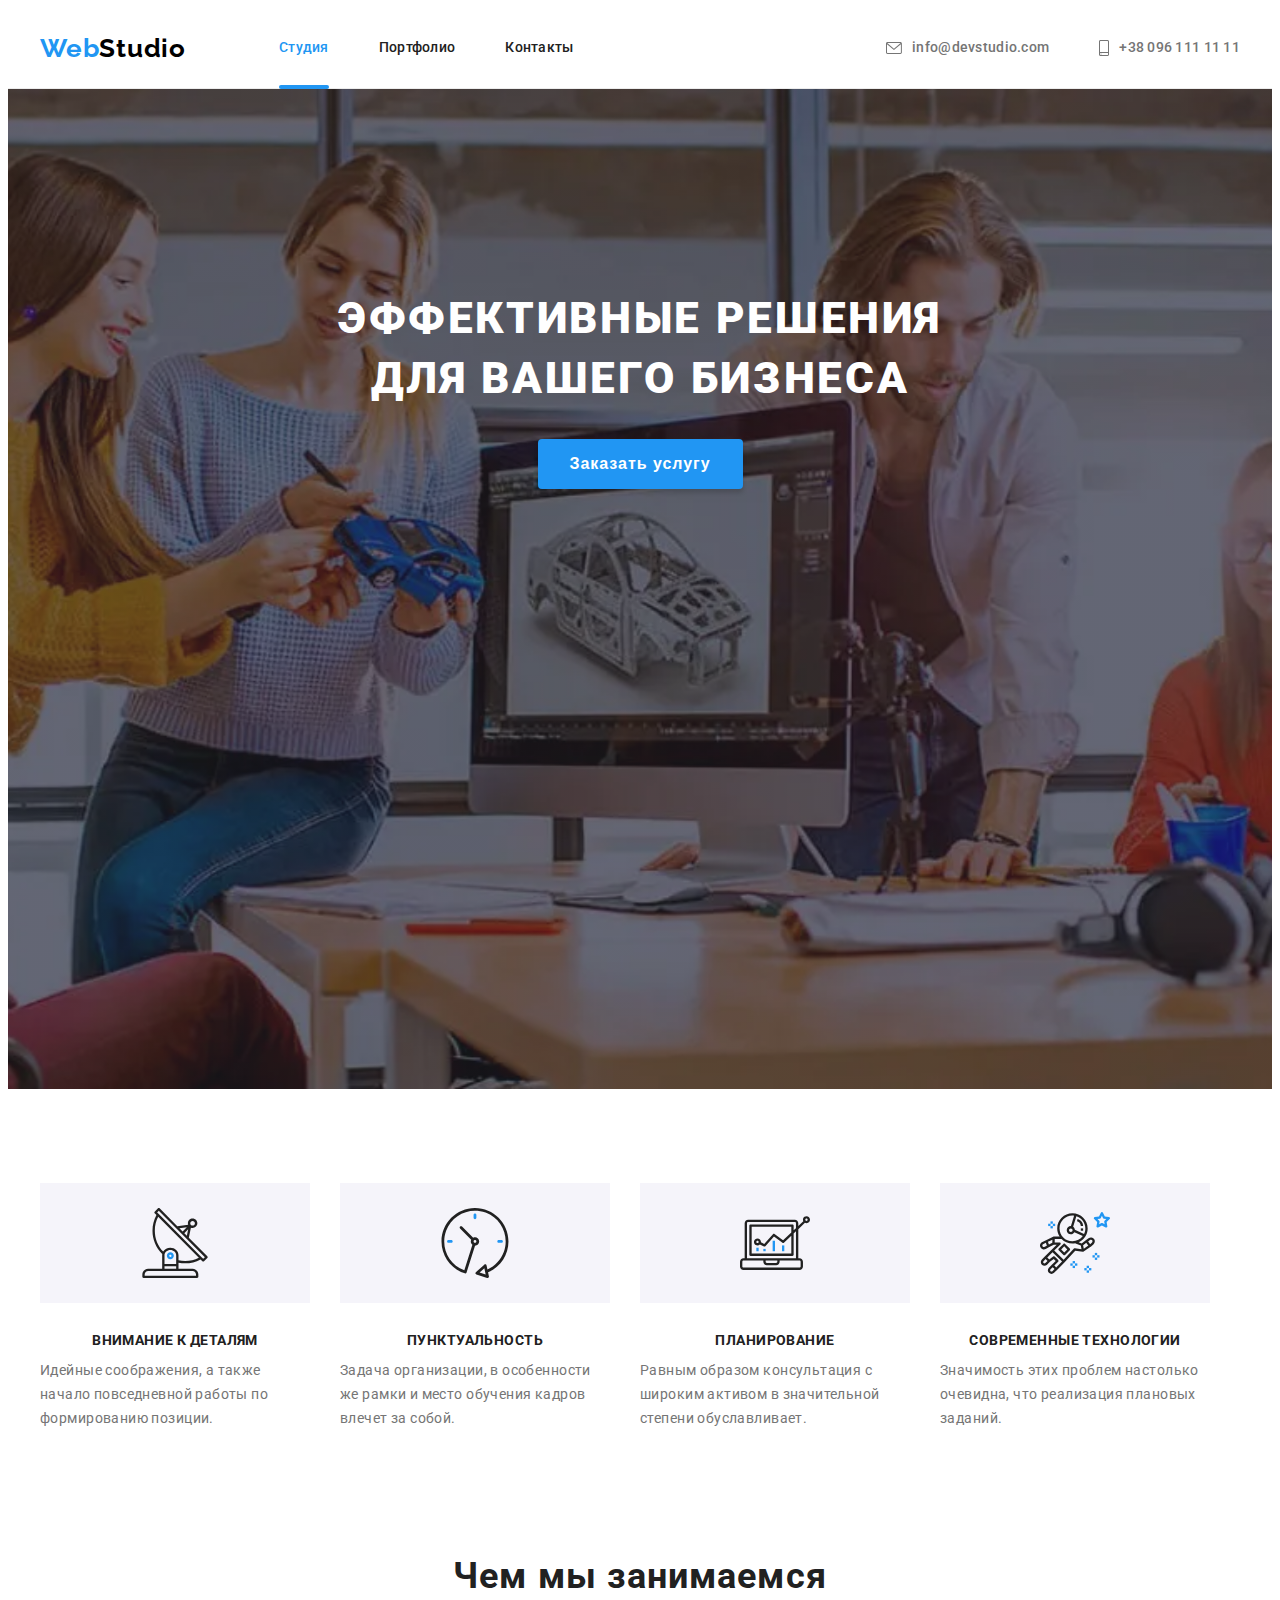
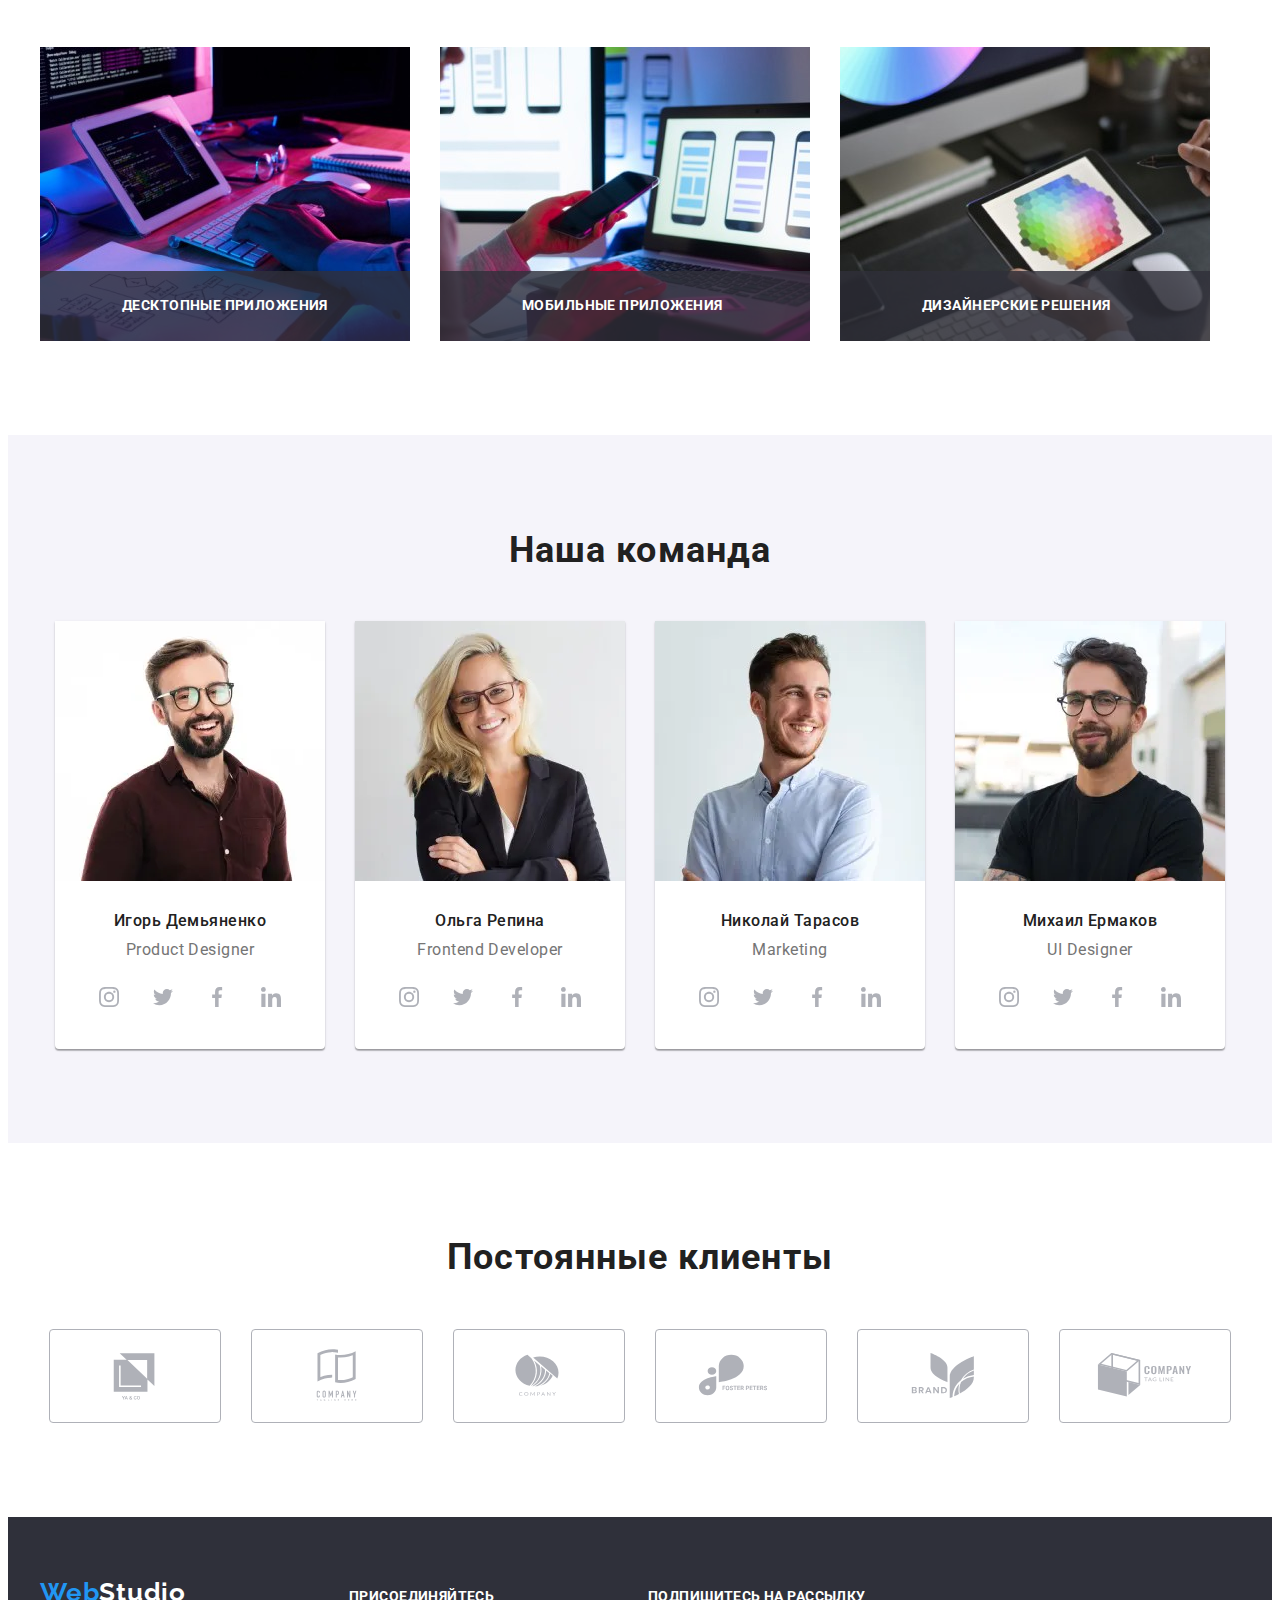
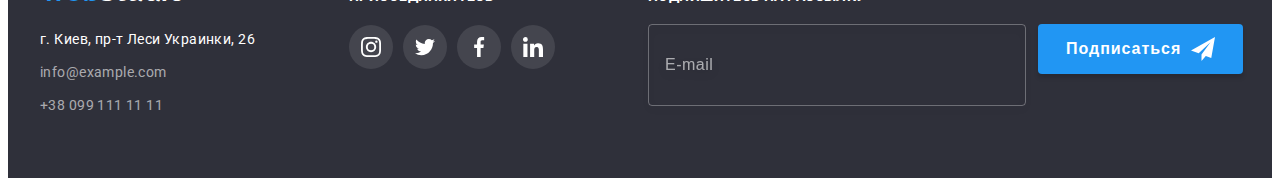
==== commit 24c971a2: "Виправляю помилки в секції постійні клієнти" ====
--- a/index.html
+++ b/index.html
@@ -739,7 +739,7 @@
       </section>
 
       <!-- Постоянные клиенты -->
-       <section class="section"> 
+       <!-- <section class="section"> 
         <div class="container">
           <h2 class="regular-customers-head">Постоянные клиенты</h2>
           <ul class="regular-customers-list list">
@@ -823,7 +823,60 @@
             </li>
           </ul>
         </div>
+      </section> -->
+
+      <section class="client-customers section">
+        <div class="container">
+          <h2 class="client-title">Постоянные клиенты</h2>
+          <ul class="client-list list">
+            <li class="client-logo">
+              <a href="index.html" class="link-client" target="_blank"
+              rel="noopener noreferrer"
+              aria-label="ya&co company icon">
+                <svg class="client-icons" width="106" height="60">
+                  <use href="./images/svg-icon/icons/sprite.svg#icon-logo-yaco"></use>
+                </svg>
+              </a>
+            </li>
+            <li class="client-logo">
+              <a href="index.html" class="link-client">
+                <svg class="client-icons" width="106" height="60">
+                  <use href="./images/svg-icon/icons/sprite.svg#icon-logo-company-fagline"></use>
+                </svg>
+              </a>
+            </li>
+            <li class="client-logo">
+              <a href="index.html" class="link-client">
+                <svg class="client-icons" width="106" height="60">
+                  <use href="./images/svg-icon/icons/sprite.svg#icon-logo-company"></use>
+                </svg>
+              </a>
+            </li>
+            <li class="client-logo">
+              <a href="index.html" class="link-client">
+                <svg class="client-icons" width="106" height="60">
+                  <use href="./images/svg-icon/icons/sprite.svg#icon-logo-foster-petrs"></use>
+                </svg>
+              </a>
+            </li>
+            <li class="client-logo">
+              <a href="index.html" class="link-client">
+                <svg class="client-icons" width="106" height="60">
+                  <use href="./images/svg-icon/icons/sprite.svg#icon-logo-brand"></use>
+                </svg>
+              </a>
+            </li>
+            <li class="client-logo">
+              <a href="index.html" class="link-client">
+                <svg class="client-icons" width="106" height="60">
+                  <use href="./images/svg-icon/icons/sprite.svg#icon-logo-tag-line"></use>
+                </svg>
+              </a>
+            </li>
+          </ul>
+        </div>
       </section>
+
     </main>
 
     <!--Footer-->
--- a/css/main.min.css
+++ b/css/main.min.css
@@ -1,2 +1,2 @@
-:root{--main-font: "Roboto", sans-serif;--secondary-font: "Raleway", sans-serif;--accent-color: #2196f3;--duration: 250ms;--timing-function: cubic-bezier(0.4, 0, 0.2, 1);--gallery-list-gap: 30px}.vissual-hidden{position:absolute;white-space:nowrap;width:1px;height:1px;overflow:hidden;border:0;padding:0;margin:-1px;clip:rect(0 0 0 0);-webkit-clip-path:inset(50%);clip-path:inset(50%)}body{background:#ffffff;font-family:var(--main-font);color:#212121}.section{padding-top:60px;padding-bottom:60px}@media screen and (min-width: 1200px){.section{padding-top:94px;padding-bottom:94px}}.list{list-style:none;margin:0;padding:0}.link{text-decoration:none}h1,h2,h3,p{margin:0}ul,ol{margin:0;padding:0}img{display:block;max-width:100%;height:auto}.container{padding-left:15px;padding-right:15px;margin-left:auto;margin-right:auto}@media screen and (min-width: 480px){.container{width:480px}}@media screen and (min-width: 768px){.container{width:768px}}@media screen and (min-width: 1200px){.container{width:1200px}}.buttom-order{font-weight:700;font-size:16px;line-height:1.87;letter-spacing:0.06em;color:#ffffff;background:#2196f3;-webkit-box-shadow:0px 4px 4px rgba(0,0,0,0.15);box-shadow:0px 4px 4px rgba(0,0,0,0.15);border-radius:4px;cursor:pointer;padding:10px 32px;margin-right:auto;margin-left:auto;margin-top:30px;min-width:200px;min-height:50px;max-width:220px;border:none}.buttom-order:hover,.buttom-order:focus{background-color:#188ce8;-webkit-transition:-webkit-transform var(--duration) var(--timing-function);transition:-webkit-transform var(--duration) var(--timing-function);transition:transform var(--duration) var(--timing-function);transition:transform var(--duration) var(--timing-function), -webkit-transform var(--duration) var(--timing-function)}.socials__list{display:-webkit-box;display:-ms-flexbox;display:flex;-webkit-box-pack:center;-ms-flex-pack:center;justify-content:center;-webkit-box-align:center;-ms-flex-align:center;align-items:center}.social__link{width:44px;height:44px;background-color:#ffffff;border-radius:50%;display:-webkit-box;display:-ms-flexbox;display:flex;-webkit-box-align:center;-ms-flex-align:center;align-items:center;-webkit-box-pack:center;-ms-flex-pack:center;justify-content:center;-webkit-transition:background-color var(--duration) var(--timing-function);transition:background-color var(--duration) var(--timing-function)}.social__link:hover,.social__link:focus{background-color:#2196f3;-webkit-transition:background-color var(--duration) var(--timing-function);transition:background-color var(--duration) var(--timing-function)}.social__link:hover .socials__icon,.social__link:focus .socials__icon{fill:#ffffff;-webkit-transition:fill var(--duration) var(--timing-function);transition:fill var(--duration) var(--timing-function)}.socials__item{margin-right:10px}.socials__item:last-child{margin-right:0}.socials__icon{fill:#afb1b8}.site-logo{font-family:var(--secondary-font);font-weight:700;font-size:26px;line-height:1.19;letter-spacing:0.03em;color:#000000;text-decoration:none}.site-logo__web{color:#2196f3}.site-logo__studio{font-weight:700;font-size:26px;line-height:1.19;letter-spacing:0.03em;color:#ffffff}@media screen and (min-width: 768px){.site-logo{margin-right:88px}}@media screen and (min-width: 1200px){.site-logo{margin-right:93px}.site-logo__footer{margin-right:0;margin-bottom:20px;display:block}}.backdrop{position:fixed;background-color:rgba(0,0,0,0.2);width:100%;height:100%;top:0;left:0;-webkit-transition:opacity var(--duration) var(--timing-function),visibility var(--duration) var(--timing-function);transition:opacity var(--duration) var(--timing-function),visibility var(--duration) var(--timing-function);z-index:3}.backdrop.is-hidden{opacity:0;pointer-events:none;visibility:hidden}.modal-wrapper{position:absolute;background-color:#ffffff;width:528px;height:581px;padding:40px;border-radius:4px;-webkit-transform:translate(-50%, -50%);transform:translate(-50%, -50%);-webkit-box-shadow:0px 1px 3px rgba(0,0,0,0.12),0px 1px 1px rgba(0,0,0,0.14),0px 2px 1px rgba(0,0,0,0.2);box-shadow:0px 1px 3px rgba(0,0,0,0.12),0px 1px 1px rgba(0,0,0,0.14),0px 2px 1px rgba(0,0,0,0.2);left:50%;top:50%;-webkit-transform:translate(-50%, -50%) scale(1);transform:translate(-50%, -50%) scale(1);-webkit-transition:-webkit-transform var(--duration) var(--timing-function);transition:-webkit-transform var(--duration) var(--timing-function);transition:transform var(--duration) var(--timing-function);transition:transform var(--duration) var(--timing-function), -webkit-transform var(--duration) var(--timing-function)}@media screen and (max-width: 1199px){.modal-wrapper{width:450px}}@media screen and (min-width: 0) and (max-width: 479px){.modal-wrapper{width:90%}}.modal-btn{position:absolute;top:8px;right:8px;cursor:pointer;border:1px solid rgba(0,0,0,0.1);border-radius:50%;background:#ffffff;width:30px;height:30px;display:-webkit-box;display:-ms-flexbox;display:flex;-webkit-box-align:center;-ms-flex-align:center;align-items:center;-webkit-box-pack:center;-ms-flex-pack:center;justify-content:center;padding:0}.modal-btn:hover .modal-btn-focus,.modal-btn:focus .modal-btn-focus{fill:#2196f3}.modal-form{text-align:left;margin-top:0em}.form-head{font-weight:700;font-size:20px;line-height:1.15;text-align:center;letter-spacing:0.03em;color:#212121;margin-bottom:12px;display:block}.form-modal-group{display:block;margin-bottom:10px;position:relative}.form-modal-group:hover .form-modal-icon,.form-modal-group:focus .form-modal-icon{cursor:pointer;fill:#2196f3;-webkit-transition:fill var(--duration) var(--timing-function);transition:fill var(--duration) var(--timing-function)}.form-modal-group:focus-within .form-modal-icon{fill:var(--accent-color)}.form-modal-group:hover .form-message,.form-modal-group:focus .form-message{border:1px solid #2196f3;-webkit-transition:border-color var(--duration) var(--timing-function);transition:border-color var(--duration) var(--timing-function)}.form-modal-group:hover .form-message::-webkit-input-placeholder,.form-modal-group:focus .form-message::-webkit-input-placeholder{font-weight:400;font-size:14px;line-height:1.14;letter-spacing:0.01em;color:rgba(117,117,117,0.5);-webkit-transition:var(--duration) var(--timing-function);transition:var(--duration) var(--timing-function)}.form-modal-group:hover .form-message:-ms-input-placeholder,.form-modal-group:focus .form-message:-ms-input-placeholder{font-weight:400;font-size:14px;line-height:1.14;letter-spacing:0.01em;color:rgba(117,117,117,0.5);-webkit-transition:var(--duration) var(--timing-function);transition:var(--duration) var(--timing-function)}.form-modal-group:hover .form-message::-ms-input-placeholder,.form-modal-group:focus .form-message::-ms-input-placeholder{font-weight:400;font-size:14px;line-height:1.14;letter-spacing:0.01em;color:rgba(117,117,117,0.5);-webkit-transition:var(--duration) var(--timing-function);transition:var(--duration) var(--timing-function)}.form-modal-group:hover .form-message::placeholder,.form-modal-group:focus .form-message::placeholder{font-weight:400;font-size:14px;line-height:1.14;letter-spacing:0.01em;color:rgba(117,117,117,0.5);-webkit-transition:var(--duration) var(--timing-function);transition:var(--duration) var(--timing-function)}.form-modal-group:focus .form-modal-icon{color:var(--accent-color)}.form-modal-group-coment{margin-bottom:20px}.form-policy-group{display:block;margin-bottom:30px}.form-modal-icon{position:absolute;bottom:14px;left:10px;fill:#212121;-webkit-transition:fill var(--duration) var(--timing-function);transition:fill var(--duration) var(--timing-function)}.form-modal-label{font-weight:400;font-size:12px;line-height:1.17;letter-spacing:0.01em;color:#757575;display:block;margin-bottom:4px}.form-modal-input{width:100%;padding:11px 11px 11px 36px;cursor:pointer;border:1px solid rgba(33,33,33,0.2);border-radius:4px;outline:transparent}.form-modal-input:hover,.form-modal-input:focus{border:1px solid #2196f3;-webkit-transition:border-color var(--duration) var(--timing-function);transition:border-color var(--duration) var(--timing-function)}.form-modal-input:focus ~ .warning{opacity:1}.form-modal-input:focus+.form-modal-icon{fill:var(--accent-color)}.form-modal-input:focus{border:1px solid #2196f3;fill:var(--accent-color)}.form-modal-input:not(:placeholder-shown) ~ .warning{opacity:0}.form-modal-input:invalid ~ .error{opacity:1}.warning,.error{position:absolute;bottom:-14px;left:10px;width:90%;display:-webkit-box;display:-ms-flexbox;display:flex;-webkit-box-align:center;-ms-flex-align:center;align-items:center;-webkit-box-pack:justify;-ms-flex-pack:justify;justify-content:space-between;font-size:10px;-webkit-transition:var(--duration) var(--timing-function);transition:var(--duration) var(--timing-function)}.warning-icon,.error-icon{display:-webkit-inline-box;display:-ms-inline-flexbox;display:inline-flex;fill:currentColor}.error{color:#e22f37;opacity:0}.warning{color:#ffc039;opacity:0}.form-message{resize:none;width:100%;border-radius:4px;outline:transparent;cursor:pointer;padding:12px 16px;border:1px solid rgba(33,33,33,0.2)}.form-message::-webkit-input-placeholder{font-weight:400;font-size:12px;line-height:1.17;letter-spacing:0.01em;color:rgba(117,117,117,0.5);-webkit-transition:var(--duration) var(--timing-function);transition:var(--duration) var(--timing-function)}.form-message:-ms-input-placeholder{font-weight:400;font-size:12px;line-height:1.17;letter-spacing:0.01em;color:rgba(117,117,117,0.5);-webkit-transition:var(--duration) var(--timing-function);transition:var(--duration) var(--timing-function)}.form-message::-ms-input-placeholder{font-weight:400;font-size:12px;line-height:1.17;letter-spacing:0.01em;color:rgba(117,117,117,0.5);-webkit-transition:var(--duration) var(--timing-function);transition:var(--duration) var(--timing-function)}.form-message::placeholder{font-weight:400;font-size:12px;line-height:1.17;letter-spacing:0.01em;color:rgba(117,117,117,0.5);-webkit-transition:var(--duration) var(--timing-function);transition:var(--duration) var(--timing-function)}.form-message:focus{border:1px solid #2196f3}.form-policy-group{display:-webkit-box;display:-ms-flexbox;display:flex;-webkit-box-align:center;-ms-flex-align:center;align-items:center;-webkit-box-pack:center;-ms-flex-pack:center;justify-content:center}.custom-checkbox{width:16px;height:15px;display:-webkit-box;display:-ms-flexbox;display:flex;-webkit-box-align:center;-ms-flex-align:center;align-items:center;-webkit-box-pack:center;-ms-flex-pack:center;justify-content:center;outline:2px solid #212121;border-radius:1px;margin-right:7px;-webkit-transition:background-color var(--duration) var(--timing-function);transition:background-color var(--duration) var(--timing-function)}.custom-checkbox-icon{opacity:0;fill:#ffffff;-webkit-transition:opacity var(--duration) var(--timing-function);transition:opacity var(--duration) var(--timing-function)}.checkbox:checked+.custom-checkbox{background-color:var(--accent-color)}.checkbox:checked+.custom-checkbox{outline:2px solid #2196f3}.checkbox:hover+.custom-checkbox,.checkbox:focus+.custom-checkbox{outline:2px solid #2196f3}.checkbox:checked+.custom-checkbox .custom-checkbox-icon{opacity:1}.checkbox:hover+.custom-checkbox .custom-checkbox-icon,.checkbox:focus+.custom-checkbox .custom-checkbox-icon{opacity:1}.form-policy-desc{font-weight:400;font-size:14px;line-height:1.71;letter-spacing:0.03em;color:#757575}.form-policy-link{color:#2196f3}.submit-btn{margin-top:0;margin-bottom:40px;display:-webkit-box;display:-ms-flexbox;display:flex;-ms-flex-line-pack:center;align-content:center;-webkit-box-pack:center;-ms-flex-pack:center;justify-content:center}.contact-form__group{margin-right:12px}.contact-form__name{font-weight:700;font-size:14px;line-height:16px;letter-spacing:0.03em;text-transform:uppercase;color:#ffffff;margin-bottom:20px}@media screen and (min-width: 1200px){.contact-form__form{display:-webkit-box;display:-ms-flexbox;display:flex;text-align:center}}.contact-form__input{background-color:transparent;width:450px;height:100%;cursor:pointer;border:1px solid rgba(255,255,255,0.3);-webkit-filter:drop-shadow(0px 4px 4px rgba(0,0,0,0.15));filter:drop-shadow(0px 4px 4px rgba(0,0,0,0.15));border-radius:4px;padding-left:16px;padding-top:15px;padding-bottom:15px;outline:none;font-weight:400;font-size:16px;line-height:20px;display:-webkit-box;display:-ms-flexbox;display:flex;-webkit-box-align:center;-ms-flex-align:center;align-items:center;letter-spacing:0.03em;color:#fff}@media screen and (min-width: 0) and (max-width: 479px){.contact-form__input{width:100%}}@media screen and (min-width: 1200px){.contact-form__input{width:358px}}.contact-form__input::-webkit-input-placeholder{font-weight:400;font-size:16px;line-height:20px;display:-webkit-box;display:flex;-webkit-box-align:center;align-items:center;letter-spacing:0.03em;color:rgba(255,255,255,0.6)}.contact-form__input:-ms-input-placeholder{font-weight:400;font-size:16px;line-height:20px;display:-ms-flexbox;display:flex;-ms-flex-align:center;align-items:center;letter-spacing:0.03em;color:rgba(255,255,255,0.6)}.contact-form__input::-ms-input-placeholder{font-weight:400;font-size:16px;line-height:20px;display:-ms-flexbox;display:flex;-ms-flex-align:center;align-items:center;letter-spacing:0.03em;color:rgba(255,255,255,0.6)}.contact-form__input::placeholder{font-weight:400;font-size:16px;line-height:20px;display:-webkit-box;display:-ms-flexbox;display:flex;-webkit-box-align:center;-ms-flex-align:center;align-items:center;letter-spacing:0.03em;color:rgba(255,255,255,0.6)}.contact-form__buttom{font-weight:700;font-size:16px;line-height:1.87;display:-webkit-box;display:-ms-flexbox;display:flex;-webkit-box-align:center;-ms-flex-align:center;align-items:center;text-align:center;letter-spacing:0.06em;border:none;color:#ffffff;background:#2196f3;-webkit-box-shadow:0px 4px 4px rgba(0,0,0,0.15);box-shadow:0px 4px 4px rgba(0,0,0,0.15);border-radius:4px;cursor:pointer;padding:10px 28px;min-height:50px;max-width:220px;min-width:200px}.contact-form__icon{fill:#ffff;right:18px;margin-left:10px}.porfolio-navigation-list{display:-webkit-box;display:-ms-flexbox;display:flex;-webkit-box-align:center;-ms-flex-align:center;align-items:center;-webkit-box-pack:center;-ms-flex-pack:center;justify-content:center;margin-bottom:34px}.portfolio-navigation-item{margin-right:8px}.portfolio-navigation-item:last-child{margin-right:0}.porfolio-navigation-buttom{font-family:var(--main-font);font-weight:500;font-size:16px;line-height:1.63;text-align:center;letter-spacing:0.03em;cursor:pointer;background:#f5f4fa;border-radius:4px;padding:6px 22px;border:none;-webkit-transition:color var(--duration) var(--timing-function),background-color var(--duration) var(--timing-function),-webkit-box-shadow var(--duration) var(--timing-function);transition:color var(--duration) var(--timing-function),background-color var(--duration) var(--timing-function),-webkit-box-shadow var(--duration) var(--timing-function);transition:color var(--duration) var(--timing-function),box-shadow var(--duration) var(--timing-function),background-color var(--duration) var(--timing-function);transition:color var(--duration) var(--timing-function),box-shadow var(--duration) var(--timing-function),background-color var(--duration) var(--timing-function),-webkit-box-shadow var(--duration) var(--timing-function)}.porfolio-navigation-buttom:hover,.porfolio-navigation-buttom:focus{color:#ffffff;background:#2196f3;-webkit-box-shadow:0px 3px 1px rgba(0,0,0,0.1),0px 1px 2px rgba(0,0,0,0.08),0px 2px 2px rgba(0,0,0,0.12);box-shadow:0px 3px 1px rgba(0,0,0,0.1),0px 1px 2px rgba(0,0,0,0.08),0px 2px 2px rgba(0,0,0,0.12);-webkit-transition:color var(--duration) var(--timing-function),background-color var(--duration) var(--timing-function),-webkit-box-shadow var(--duration) var(--timing-function);transition:color var(--duration) var(--timing-function),background-color var(--duration) var(--timing-function),-webkit-box-shadow var(--duration) var(--timing-function);transition:color var(--duration) var(--timing-function),box-shadow var(--duration) var(--timing-function),background-color var(--duration) var(--timing-function);transition:color var(--duration) var(--timing-function),box-shadow var(--duration) var(--timing-function),background-color var(--duration) var(--timing-function),-webkit-box-shadow var(--duration) var(--timing-function)}.header{position:relative;padding-top:10px;padding-bottom:10px;border-bottom-width:1px;border-bottom-style:solid;border-bottom-color:#ececec}.header__container{display:-webkit-box;display:-ms-flexbox;display:flex;-webkit-box-pack:justify;-ms-flex-pack:justify;justify-content:space-between;-webkit-box-align:center;-ms-flex-align:center;align-items:center}@media screen and (max-width: 767px){.site-nav{display:none}.auth-nav{display:none}.mobile-menu-btn{background-color:transparent;border:none;padding:0;line-height:0;cursor:pointer}.mobile-menu-btn:hover .mobile-menu-btn-icon{fill:#2196f3}.mobile-menu-btn:focus-within .mobile-menu-btn-icon{fill:#2196f3}.mobile-menu{position:absolute;top:0;left:0;width:100%;height:100vh;overflow:auto;opacity:0;visibility:hidden;pointer-events:none;background-color:#fff;z-index:100;-webkit-transition:opacity var(--duration) var(--timing-function),visibility var(--duration) var(--timing-function);transition:opacity var(--duration) var(--timing-function),visibility var(--duration) var(--timing-function)}.mobile-menu.is-open{opacity:1;visibility:visible;pointer-events:auto}.mobile-menu__close-btn{position:absolute;top:10px;right:15px;background-color:transparent;border:none;padding:0;line-height:0}.mobile-menu__close-btn:hover .mobile-menu__close-icon,.mobile-menu__close-btn:focus .mobile-menu__close-icon{fill:#2196f3;cursor:pointer}.mobile-menu-container{position:relative;padding-top:48px;padding-bottom:48px;z-index:100}.mobile-menu__list,.mobile-menu__contact-list,.mobile-menu__social-list{padding-left:40px;margin-bottom:48px}.mobile-menu__item{margin-bottom:32px}.mobile-menu__item:last-child{margin-bottom:300px}.mobile-menu__item:hover .mobile-menu__link,.mobile-menu__item:focus .mobile-menu__link{color:#2196f3}.mobile-menu__link{font-weight:500;font-size:40px;line-height:1.18;text-align:center;letter-spacing:0.02em;color:#212121;text-decoration:none}.mobile-menu__contact-item{margin-bottom:32px}.mobile-menu__contact-item:last-child{margin-bottom:64px}.mobile-menu__tel-link{font-weight:500;font-size:34px;line-height:1.18;letter-spacing:0.02em;color:#2196f3;text-decoration:none}.mobile-menu__mail-link{font-weight:500;font-size:24px;line-height:1.17;letter-spacing:0.02em;color:#757575;text-decoration:none}.mobile-menu__social-list{display:-webkit-box;display:-ms-flexbox;display:flex;-ms-flex-wrap:wrap;flex-wrap:wrap}.mobile-menu__social-link{font-weight:500;font-size:18px;line-height:1.22;letter-spacing:0.02em;color:#2196f3;text-decoration:none}.mobile-menu__social-item{padding-right:10px;margin-top:10px}.mobile-menu__social-item:not(:last-child){border-right:1px solid rgba(33,33,33,0.2);margin-right:10px}}@media screen and (min-width: 768px){.mobile-menu,.mobile-menu-btn{display:none}.header{display:-webkit-box;display:-ms-flexbox;display:flex;-webkit-box-align:center;-ms-flex-align:center;align-items:center;padding:0}.navigation-list{padding:0;margin:0}.site-nav{display:-webkit-box;display:-ms-flexbox;display:flex;-webkit-box-align:center;-ms-flex-align:center;align-items:center;-webkit-box-pack:center;-ms-flex-pack:center;justify-content:center}.site-nav__item{margin-right:50px}.site-nav__item:last-child{margin-right:0}.site-nav__link{font-weight:500;font-size:14px;line-height:1.14;letter-spacing:0.02em;text-decoration:none;color:#212121;padding-top:32px;padding-bottom:32px;display:block;position:relative;-webkit-transition:color var(--duration) var(--timing-function);transition:color var(--duration) var(--timing-function)}.site-nav__link:hover,.site-nav__link:focus{color:var(--accent-color);-webkit-transition:color var(--duration) var(--timing-function);transition:color var(--duration) var(--timing-function)}.site-nav__link.current::after{content:'';display:block;width:100%;height:4px;position:absolute;bottom:-1px;left:0;border-radius:2px;background-color:#2196f3}.site-nav__link--studio{color:#2196f3}.site-nav--portfolio{color:#2196f3}.auth-nav{margin-left:auto;display:-webkit-box;display:-ms-flexbox;display:flex;-ms-flex-wrap:wrap;flex-wrap:wrap;margin-left:84px}.auth-nav__link{font-weight:500;font-size:12px;line-height:1.17;letter-spacing:0.02em;color:#757575;text-decoration:none;display:block;display:-webkit-box;display:-ms-flexbox;display:flex;-webkit-box-align:center;-ms-flex-align:center;align-items:center;-webkit-box-pack:center;-ms-flex-pack:center;justify-content:center;-webkit-transition:color var(--duration) var(--timing-function);transition:color var(--duration) var(--timing-function)}.auth-nav__link:hover,.auth-nav__link:focus{color:var(--accent-color);-webkit-transition:color var(--duration) var(--timing-function);transition:color var(--duration) var(--timing-function)}.auth-nav__icon{fill:currentColor;margin-right:10px}.auth-nav__item-mail{margin-bottom:10px}.auth-nav__item-tel{padding:0;margin:0}}@media screen and (max-width: 1199px){.icon-envelope{width:14px;height:10px}.icon-smartphone{width:10px;height:14px}}@media screen and (min-width: 1200px){.auth-nav{margin-left:auto;display:-webkit-box;display:-ms-flexbox;display:flex;-webkit-box-align:center;-ms-flex-align:center;align-items:center;justify-items:center;padding-top:0}.auth-nav__link{font-size:14px;line-height:1.14}.auth-nav__item-mail{margin-right:50px;margin-bottom:0}}.hero{background:#2f303a;padding-top:200px;padding-bottom:200px;text-align:center}.hero-head{font-weight:900;font-size:26px;line-height:1.61;letter-spacing:0.06em;text-transform:uppercase;color:#ffffff;width:360px;margin-left:auto;margin-right:auto}@media screen and (min-width: 0) and (max-width: 479px){.hero-head{margin-right:auto;margin-left:auto;width:100%}}@media screen and (min-width: 1200px){.hero-head{width:696px;font-size:44px;line-height:1.36}}.hero-overlay{height:600px;max-width:1600px;background-repeat:no-repeat;background-position:center;background-size:cover;margin-left:auto;margin-right:auto;background-image:-webkit-gradient(linear, left top, right top, from(rgba(47,48,58,0.4)), to(rgba(47,48,58,0.4))),url("../images/hero-head-mobile.jpg");background-image:linear-gradient(to right, rgba(47,48,58,0.4), rgba(47,48,58,0.4)),url("../images/hero-head-mobile.jpg");background-image:-webkit-gradient(linear, left top, right top, from(rgba(47,48,58,0.4)), to(rgba(47,48,58,0.4))),-webkit-image-set(url("../images/hero-head-mobile.webp") 1x);background-image:linear-gradient(to right, rgba(47,48,58,0.4), rgba(47,48,58,0.4)),-webkit-image-set(url("../images/hero-head-mobile.webp") 1x)}@media (min-device-pixel-ratio: 2), (-webkit-min-device-pixel-ratio: 2), (min-resolution: 192dpi), (min-resolution: 2dppx){.hero-overlay{background-image:-webkit-gradient(linear, left top, right top, from(rgba(47,48,58,0.4)), to(rgba(47,48,58,0.4))),url("../images/hero-head2x-mobile.jpg");background-image:linear-gradient(to right, rgba(47,48,58,0.4), rgba(47,48,58,0.4)),url("../images/hero-head2x-mobile.jpg");background-image:-webkit-gradient(linear, left top, right top, from(rgba(47,48,58,0.4)), to(rgba(47,48,58,0.4))),-webkit-image-set(url("../images/hero-head@2x-mobile.webp") 2x);background-image:linear-gradient(to right, rgba(47,48,58,0.4), rgba(47,48,58,0.4)),-webkit-image-set(url("../images/hero-head@2x-mobile.webp") 2x)}}@media screen and (min-width: 768px){.hero-overlay{background-image:-webkit-gradient(linear, left top, right top, from(rgba(47,48,58,0.4)), to(rgba(47,48,58,0.4))),url("../images/hero-head-tablet.jpg");background-image:linear-gradient(to right, rgba(47,48,58,0.4), rgba(47,48,58,0.4)),url("../images/hero-head-tablet.jpg");background-image:-webkit-gradient(linear, left top, right top, from(rgba(47,48,58,0.4)), to(rgba(47,48,58,0.4))),-webkit-image-set(url("../images/hero-head-tablet.webp") 1x);background-image:linear-gradient(to right, rgba(47,48,58,0.4), rgba(47,48,58,0.4)),-webkit-image-set(url("../images/hero-head-tablet.webp") 1x)}}@media screen and (min-width: 768px) and (min-device-pixel-ratio: 2), screen and (min-width: 768px) and (-webkit-min-device-pixel-ratio: 2), screen and (min-width: 768px) and (min-resolution: 192dpi), screen and (min-width: 768px) and (min-resolution: 2dppx){.hero-overlay{background-image:-webkit-gradient(linear, left top, right top, from(rgba(47,48,58,0.4)), to(rgba(47,48,58,0.4))),url("../images/hero-head2x-tablet.jpg");background-image:linear-gradient(to right, rgba(47,48,58,0.4), rgba(47,48,58,0.4)),url("../images/hero-head2x-tablet.jpg");background-image:-webkit-gradient(linear, left top, right top, from(rgba(47,48,58,0.4)), to(rgba(47,48,58,0.4))),-webkit-image-set(url("../images/hero-head@2x-tablet.webp") 2x);background-image:linear-gradient(to right, rgba(47,48,58,0.4), rgba(47,48,58,0.4)),-webkit-image-set(url("../images/hero-head@2x-tablet.webp") 2x)}}@media screen and (min-width: 1200px){.hero-overlay{background-image:-webkit-gradient(linear, left top, right top, from(rgba(47,48,58,0.4)), to(rgba(47,48,58,0.4))),url("../images/hero-head-deck.jpg");background-image:linear-gradient(to right, rgba(47,48,58,0.4), rgba(47,48,58,0.4)),url("../images/hero-head-deck.jpg");background-image:-webkit-gradient(linear, left top, right top, from(rgba(47,48,58,0.4)), to(rgba(47,48,58,0.4))),-webkit-image-set(url("../images/hero-head-deck.webp") 1x);background-image:linear-gradient(to right, rgba(47,48,58,0.4), rgba(47,48,58,0.4)),-webkit-image-set(url("../images/hero-head-deck.webp") 1x)}}@media screen and (min-width: 1200px) and (min-device-pixel-ratio: 2), screen and (min-width: 1200px) and (-webkit-min-device-pixel-ratio: 2), screen and (min-width: 1200px) and (min-resolution: 192dpi), screen and (min-width: 1200px) and (min-resolution: 2dppx){.hero-overlay{background-image:-webkit-gradient(linear, left top, right top, from(rgba(47,48,58,0.4)), to(rgba(47,48,58,0.4))),url("../images/hero-head2x-deck.jpg");background-image:linear-gradient(to right, rgba(47,48,58,0.4), rgba(47,48,58,0.4)),url("../images/hero-head2x-deck.jpg");background-image:-webkit-gradient(linear, left top, right top, from(rgba(47,48,58,0.4)), to(rgba(47,48,58,0.4))),-webkit-image-set(url("../images/hero-head@2x-deck.webp") 2x);background-image:linear-gradient(to right, rgba(47,48,58,0.4), rgba(47,48,58,0.4)),-webkit-image-set(url("../images/hero-head@2x-deck.webp") 2x)}}.peculiarities-title{font-weight:700;font-size:14px;line-height:1.14;letter-spacing:0.03em;text-transform:uppercase;margin-bottom:10px}.peculiarities-text{font-weight:400;font-size:14px;line-height:1.71;letter-spacing:0.03em;color:#757575}.icon-antenna::before{background-image:url(../images/svg-icon/antenna.svg)}.icon-clock::before{background-image:url(../images/svg-icon/clock.svg)}.icon-diagram::before{background-image:url(../images/svg-icon/diagram.svg)}.icon-astronaut::before{background-image:url(../images/svg-icon/astronaut.svg)}.peculiarties-list-box::before{display:block;content:'';height:120px;margin-bottom:30px;background-repeat:no-repeat;background-position:center;background-color:#f5f4fa}@media screen and (min-width: 480px){.peculiarities-list{display:block}.peculiarities-title{text-align:center}.peculiarties-list-box{margin-bottom:30px}.peculiarties-list-box:last-child{margin-bottom:0}}@media screen and (min-width: 768px) and (max-width: 1199px){.peculiarities-section{padding-bottom:0}.peculiarities-list{display:-webkit-box;display:-ms-flexbox;display:flex;-ms-flex-wrap:wrap;flex-wrap:wrap;-webkit-box-pack:center;-ms-flex-pack:center;justify-content:center}.peculiarties-list-box{-ms-flex-preferred-size:calc((100% - 3 * 30px) / 2);flex-basis:calc((100% - 3 * 30px) / 2);margin-right:30px}.peculiarties-list-box:nth-child(2n+2){margin-right:0}}@media screen and (min-width: 1200px){.peculiarities-section{padding-bottom:0}.peculiarities-list{display:-webkit-box;display:-ms-flexbox;display:flex;-webkit-box-align:center;-ms-flex-align:center;align-items:center}.peculiarties-list-box{margin-right:30px;width:270px}.peculiarties-list-box:last-child{margin-right:0;margin-bottom:30px}}.our-team__head{font-weight:700;font-size:36px;line-height:1.17;text-align:center;letter-spacing:0.03em;margin-bottom:50px}.section-what-we-do{display:-webkit-box;display:-ms-flexbox;display:flex;-webkit-box-align:center;-ms-flex-align:center;align-items:center}.section-what-we-do-list{margin-right:30px;position:relative}.section-what-we-do-list:last-child{margin-right:0}.section-what-we-do-list::after{position:absolute;bottom:0;left:0;content:'';display:block;width:100%;height:70px;background-color:rgba(47,48,58,0.8)}.list-description{font-weight:700;font-size:14px;line-height:1.14;text-align:center;letter-spacing:0.03em;text-transform:uppercase;position:absolute;bottom:27px;left:82px;color:#ffffff;z-index:1}@media screen and (max-width: 1199px){.what-we-do{display:none}}.our-team{background:#f5f4fa}.our-team__full-name{font-weight:500;font-size:16px;line-height:1.19;text-align:center;letter-spacing:0.03em;margin-bottom:10px}.our-team__position{font-weight:400;font-size:16px;line-height:1.19;text-align:center;letter-spacing:0.03em;color:#757575;margin-bottom:16px}.our-team__surnames{-webkit-box-shadow:0px 1px 3px rgba(0,0,0,0.12),0px 1px 1px rgba(0,0,0,0.14),0px 2px 1px rgba(0,0,0,0.2);box-shadow:0px 1px 3px rgba(0,0,0,0.12),0px 1px 1px rgba(0,0,0,0.14),0px 2px 1px rgba(0,0,0,0.2);border-radius:0px 0px 4px 4px;background:#ffffff}@media screen and (max-width: 767px){.our-team__list{display:block}.demianenko,.repina,.tarasov,.ermakov{width:100%;height:100%}.our-team__surnames{margin-bottom:30px}.our-team__surnames:last-child{margin-bottom:0}.our-team__box{padding-top:30px;padding-bottom:24px}}@media screen and (min-width: 768px) and (max-width: 1199px){.our-team__list{display:-webkit-box;display:-ms-flexbox;display:flex;-ms-flex-wrap:wrap;flex-wrap:wrap;-webkit-box-pack:center;-ms-flex-pack:center;justify-content:center}.our-team__box{padding-top:30px;padding-bottom:24px}.our-team__surnames{width:354px;margin-right:30px;margin-bottom:30px}.our-team__surnames:nth-child(2n+2){margin-right:0}.our-team__surnames:nth-child(n+3){margin-bottom:0}.demianenko,.repina,.tarasov,.ermakov{width:354px;height:374px}}@media screen and (min-width: 1200px){.our-team__list{display:-webkit-box;display:-ms-flexbox;display:flex;-webkit-box-align:center;-ms-flex-align:center;align-items:center;-webkit-box-pack:center;-ms-flex-pack:center;justify-content:center}.our-team__box{padding-top:30px;padding-bottom:30px}.our-team__surnames{margin-right:30px}.our-team__surnames:last-child{margin-right:0}.our-team__surnames{width:270px}.demianenko,.repina,.tarasov,.ermakov{width:270px;height:260px}}.regular-customers-head{font-weight:700;font-size:36px;line-height:1.17;text-align:center;letter-spacing:0.03em}.regular-customers-item{-webkit-box-align:center;-ms-flex-align:center;align-items:center;-webkit-box-pack:center;-ms-flex-pack:center;justify-content:center;border:1px solid #afb1b8;border-radius:1px;background-color:#ffffff;-webkit-transition:border-color var(--duration) var(--timing-function),fill var(--duration) var(--timing-function);transition:border-color var(--duration) var(--timing-function),fill var(--duration) var(--timing-function)}.regular-customers-item:hover,.regular-customers-item:focus-within{border:1px solid #2196f3;-webkit-transition:border-color var(--duration) var(--timing-function),fill var(--duration) var(--timing-function);transition:border-color var(--duration) var(--timing-function),fill var(--duration) var(--timing-function)}.regular-customers-item:hover .regular-customers-icon,.regular-customers-item:focus-within .regular-customers-icon{fill:#2196f3;outline:none;-webkit-transition:fill var(--duration) var(--timing-function);transition:fill var(--duration) var(--timing-function)}.regular-customers-icon{fill:#afb1b8;outline:none;-webkit-transition:fill var(--duration) var(--timing-function);transition:fill var(--duration) var(--timing-function)}@media screen and (min-width: 0) and (max-width: 479px){.regular-customers-list{display:-ms-grid;display:grid;-ms-grid-columns:1fr 1fr;grid-template-columns:1fr 1fr;grid-gap:15px;-webkit-box-pack:center;-ms-flex-pack:center;justify-content:center}.regular-customers-head{margin-bottom:30px}.regular-customers-item{width:100%;padding:16px 20px}.regular-customers-item:nth-child(n+5){margin-bottom:0}}@media screen and (min-width: 480px){.regular-customers-head{margin-bottom:30px}.regular-customers-list{display:-webkit-box;display:-ms-flexbox;display:flex;-ms-flex-wrap:wrap;flex-wrap:wrap;-webkit-box-pack:center;-ms-flex-pack:center;justify-content:center;-webkit-box-align:center;-ms-flex-align:center;align-items:center}.regular-customers-item{width:210px;padding:16px 52px}.regular-customers-item:nth-child(n+5){margin-bottom:0}}@media screen and (max-width: 767px){.regular-customers-item{-ms-flex-preferred-size:calc((100% - 3 * 30px) / 2);flex-basis:calc((100% - 3 * 30px) / 2);height:92px}.regular-customers-item:nth-child(2n+2){margin-right:0}}@media screen and (min-width: 768px){.regular-customers-list{display:-webkit-box;display:-ms-flexbox;display:flex;-webkit-box-pack:center;-ms-flex-pack:center;justify-content:center;-webkit-box-align:center;-ms-flex-align:center;align-items:center}.regular-customers-item{width:226px;padding:16px 60px}}@media screen and (min-width: 480px) and (max-width: 1199px){.regular-customers-list{gap:30px}}@media screen and (min-width: 1200px){.regular-customers-head{margin-bottom:50px}.regular-customers-item{margin-right:30px;width:170px;padding:16px 32px}.regular-customers-item:last-child{margin-right:0}.regular-customers-link{display:-webkit-box;display:-ms-flexbox;display:flex;-webkit-box-align:center;-ms-flex-align:center;align-items:center;-webkit-box-pack:center;-ms-flex-pack:center;justify-content:center}.regular-customers-list{display:-webkit-box;display:-ms-flexbox;display:flex;-webkit-box-pack:center;-ms-flex-pack:center;justify-content:center;-webkit-box-align:center;-ms-flex-align:center;align-items:center}}.footer{padding-top:60px;padding-bottom:60px;background:#2f303a}.address__text{font-weight:400;font-style:normal;font-size:14px;line-height:1.71;letter-spacing:0.03em;color:#ffffff;margin-bottom:9px}.address__link{font-weight:400;font-style:normal;font-size:14px;line-height:1.71;letter-spacing:0.03em;color:rgba(255,255,255,0.6);text-decoration:none}.address__item--footer:not(:last-child){margin-bottom:9px}.join__head{font-weight:700;font-size:14px;line-height:1.14;letter-spacing:0.03em;text-transform:uppercase;color:#ffffff;margin-bottom:20px}.join__list{display:-webkit-box;display:-ms-flexbox;display:flex;-webkit-box-align:center;-ms-flex-align:center;align-items:center}.join__link{width:44px;height:44px;background:rgba(255,255,255,0.1);border-radius:50%;display:-webkit-box;display:-ms-flexbox;display:flex;-webkit-box-align:center;-ms-flex-align:center;align-items:center;-webkit-box-pack:center;-ms-flex-pack:center;justify-content:center;-webkit-transition:background-color var(--duration) var(--timing-function);transition:background-color var(--duration) var(--timing-function)}.join__link:hover,.join__link:focus{background-color:#2196f3;-webkit-transition:background-color var(--duration) var(--timing-function);transition:background-color var(--duration) var(--timing-function)}.join__link:hover .socials__icon,.join__link:focus .socials__icon{fill:#ffffff;-webkit-transition:fill var(--duration) var(--timing-function);transition:fill var(--duration) var(--timing-function)}.join__item{margin-right:10px}.join__item:last-child{margin-right:0}.join__icon{fill:#ffffff}@media screen and (max-width: 1199px){.footer__container{-webkit-box-pack:center;-ms-flex-pack:center;justify-content:center}.footer__right{margin-bottom:60px}.footer__left{margin-left:auto;margin-right:auto;margin-bottom:60px}}@media screen and (min-width: 1200px){.footer__container{display:-webkit-box;display:-ms-flexbox;display:flex;-webkit-box-align:baseline;-ms-flex-align:baseline;align-items:baseline}.footer__right{margin-right:70px}.footer__left{margin-right:93px}}.portfolio-list-link{text-decoration:none;-webkit-transition:-webkit-box-shadow var(--duration) var(--timing-function);transition:-webkit-box-shadow var(--duration) var(--timing-function);transition:box-shadow var(--duration) var(--timing-function);transition:box-shadow var(--duration) var(--timing-function), -webkit-box-shadow var(--duration) var(--timing-function)}.portfolio-list-link:hover,.portfolio-list-link:focus{display:block;background:#ffffff;-webkit-box-shadow:0px 1px 1px rgba(0,0,0,0.12),0px 4px 4px rgba(0,0,0,0.06),1px 4px 6px rgba(0,0,0,0.16);box-shadow:0px 1px 1px rgba(0,0,0,0.12),0px 4px 4px rgba(0,0,0,0.06),1px 4px 6px rgba(0,0,0,0.16);-webkit-transition:-webkit-box-shadow var(--duration) var(--timing-function);transition:-webkit-box-shadow var(--duration) var(--timing-function);transition:box-shadow var(--duration) var(--timing-function);transition:box-shadow var(--duration) var(--timing-function), -webkit-box-shadow var(--duration) var(--timing-function)}.portfolio-list-link:hover .portfolio-text,.portfolio-list-link:focus .portfolio-text{-webkit-transform:translateY(0);transform:translateY(0);-webkit-transition:-webkit-transform var(--duration) var(--timing-function);transition:-webkit-transform var(--duration) var(--timing-function);transition:transform var(--duration) var(--timing-function);transition:transform var(--duration) var(--timing-function), -webkit-transform var(--duration) var(--timing-function)}.img-container{position:relative;overflow:hidden}.portfolio-img{display:block;height:auto;max-width:100%}.portfolio-text{position:absolute;top:0;left:0;width:100%;height:100%;color:#ffffff;background-color:rgba(33,150,243,0.9);padding:63px 24px;font-weight:400;font-size:18px;line-height:1.56;letter-spacing:0.03em;-webkit-transform:translateY(101%);transform:translateY(101%);-webkit-transition:-webkit-transform var(--duration) var(--timing-function);transition:-webkit-transform var(--duration) var(--timing-function);transition:transform var(--duration) var(--timing-function);transition:transform var(--duration) var(--timing-function), -webkit-transform var(--duration) var(--timing-function)}.border-size{border-bottom-width:1px;border-bottom-style:solid;border-bottom-color:#eeeeee;border-right-width:1px;border-right-style:solid;border-right-color:#eeeeee;border-left-width:1px;border-left-style:solid;border-left-color:#eeeeee;padding:20px 24px}.project-name{font-weight:700;font-size:18px;line-height:2;letter-spacing:0.06em;color:#212121;text-decoration:none;margin-bottom:4px}.project-class{font-family:var(--main-font);font-style:normal;font-weight:400;font-size:16px;line-height:1.87;letter-spacing:0.03em;color:#757575}@media screen and (min-width: 480px){.portfolio-projects{display:block;-webkit-box-pack:center;-ms-flex-pack:center;justify-content:center;-webkit-box-align:center;-ms-flex-align:center;align-items:center}.tehnocriak,.poster,.seafood,.prime,.boxes,.inspiration,.izdanie,.lab,.growing{width:450px}}@media screen and (max-width: 767px){.porfolio-navigation-list{display:-webkit-box;display:-ms-flexbox;display:flex;-ms-flex-wrap:wrap;flex-wrap:wrap;-webkit-box-pack:start;-ms-flex-pack:start;justify-content:flex-start;margin-bottom:40px}.portfolio-projects-list{margin-bottom:30px}.portfolio-navigation-item{margin-bottom:15px}}@media screen and (min-width: 768px){.porfolio-navigation-list{-webkit-box-pack:center;-ms-flex-pack:center;justify-content:center;-ms-flex-line-pack:center;align-content:center;margin-left:auto;margin-right:auto;margin-bottom:30px}.portfolio-navigation-item{margin-bottom:0}.portfolio-projects{display:-webkit-box;display:-ms-flexbox;display:flex;-ms-flex-wrap:wrap;flex-wrap:wrap;-webkit-box-pack:start;-ms-flex-pack:start;justify-content:flex-start}.tehnocriak,.poster,.seafood,.prime,.boxes,.inspiration,.izdanie,.lab,.growing{width:354px}}@media screen and (min-width: 768px) and (max-width: 1199px){.portfolio-projects-list{margin-right:30px;margin-bottom:30px}.portfolio-projects-list:nth-child(2n+2){margin-right:0}.portfolio-projects-list:nth-child(n+9){margin-bottom:0}}@media screen and (min-width: 1200px){.portfolio-projects{display:-webkit-box;display:-ms-flexbox;display:flex;-ms-flex-wrap:wrap;flex-wrap:wrap;-webkit-box-pack:center;-ms-flex-pack:center;justify-content:center;-webkit-box-align:center;-ms-flex-align:center;align-items:center}.portfolio-projects-list{margin-right:30px;margin-bottom:30px}.portfolio-projects-list:nth-child(3n){margin-right:0}.portfolio-projects-list:nth-child(n+7){margin-bottom:0}.tehnocriak,.poster,.seafood,.prime,.boxes,.inspiration,.izdanie,.lab,.growing{width:370px}}
+:root{--main-font: "Roboto", sans-serif;--secondary-font: "Raleway", sans-serif;--accent-color: #2196f3;--duration: 250ms;--timing-function: cubic-bezier(0.4, 0, 0.2, 1);--gallery-list-gap: 30px}.vissual-hidden{position:absolute;white-space:nowrap;width:1px;height:1px;overflow:hidden;border:0;padding:0;margin:-1px;clip:rect(0 0 0 0);-webkit-clip-path:inset(50%);clip-path:inset(50%)}body{background:#ffffff;font-family:var(--main-font);color:#212121}.section{padding-top:60px;padding-bottom:60px}@media screen and (min-width: 1200px){.section{padding-top:94px;padding-bottom:94px}}.list{list-style:none;margin:0;padding:0}.link{text-decoration:none}h1,h2,h3,p{margin:0}ul,ol{margin:0;padding:0}img{display:block;max-width:100%;height:auto}.container{padding-left:15px;padding-right:15px;margin-left:auto;margin-right:auto}@media screen and (min-width: 480px){.container{width:480px}}@media screen and (min-width: 768px){.container{width:768px}}@media screen and (min-width: 1200px){.container{width:1200px}}.buttom-order{font-weight:700;font-size:16px;line-height:1.87;letter-spacing:0.06em;color:#ffffff;background:#2196f3;-webkit-box-shadow:0px 4px 4px rgba(0,0,0,0.15);box-shadow:0px 4px 4px rgba(0,0,0,0.15);border-radius:4px;cursor:pointer;padding:10px 32px;margin-right:auto;margin-left:auto;margin-top:30px;min-width:200px;min-height:50px;max-width:220px;border:none}.buttom-order:hover,.buttom-order:focus{background-color:#188ce8;-webkit-transition:-webkit-transform var(--duration) var(--timing-function);transition:-webkit-transform var(--duration) var(--timing-function);transition:transform var(--duration) var(--timing-function);transition:transform var(--duration) var(--timing-function), -webkit-transform var(--duration) var(--timing-function)}.socials__list{display:-webkit-box;display:-ms-flexbox;display:flex;-webkit-box-pack:center;-ms-flex-pack:center;justify-content:center;-webkit-box-align:center;-ms-flex-align:center;align-items:center}.social__link{width:44px;height:44px;background-color:#ffffff;border-radius:50%;display:-webkit-box;display:-ms-flexbox;display:flex;-webkit-box-align:center;-ms-flex-align:center;align-items:center;-webkit-box-pack:center;-ms-flex-pack:center;justify-content:center;-webkit-transition:background-color var(--duration) var(--timing-function);transition:background-color var(--duration) var(--timing-function)}.social__link:hover,.social__link:focus{background-color:#2196f3;-webkit-transition:background-color var(--duration) var(--timing-function);transition:background-color var(--duration) var(--timing-function)}.social__link:hover .socials__icon,.social__link:focus .socials__icon{fill:#ffffff;-webkit-transition:fill var(--duration) var(--timing-function);transition:fill var(--duration) var(--timing-function)}.socials__item{margin-right:10px}.socials__item:last-child{margin-right:0}.socials__icon{fill:#afb1b8}.site-logo{font-family:var(--secondary-font);font-weight:700;font-size:26px;line-height:1.19;letter-spacing:0.03em;color:#000000;text-decoration:none}.site-logo__web{color:#2196f3}.site-logo__studio{font-weight:700;font-size:26px;line-height:1.19;letter-spacing:0.03em;color:#ffffff}@media screen and (max-width: 1199px){.site-logo__footer{display:block;margin-bottom:20px;text-align:center}}@media screen and (min-width: 1200px){.site-logo__footer{margin-right:0;margin-bottom:20px;display:block}}@media screen and (min-width: 1200px){.site-logo{margin-right:93px}}.backdrop{position:fixed;background-color:rgba(0,0,0,0.2);width:100%;height:100%;top:0;left:0;-webkit-transition:opacity var(--duration) var(--timing-function),visibility var(--duration) var(--timing-function);transition:opacity var(--duration) var(--timing-function),visibility var(--duration) var(--timing-function);z-index:3}.backdrop.is-hidden{opacity:0;pointer-events:none;visibility:hidden}.modal-wrapper{position:absolute;background-color:#ffffff;width:528px;height:581px;padding:40px;border-radius:4px;-webkit-transform:translate(-50%, -50%);transform:translate(-50%, -50%);-webkit-box-shadow:0px 1px 3px rgba(0,0,0,0.12),0px 1px 1px rgba(0,0,0,0.14),0px 2px 1px rgba(0,0,0,0.2);box-shadow:0px 1px 3px rgba(0,0,0,0.12),0px 1px 1px rgba(0,0,0,0.14),0px 2px 1px rgba(0,0,0,0.2);left:50%;top:50%;-webkit-transform:translate(-50%, -50%) scale(1);transform:translate(-50%, -50%) scale(1);-webkit-transition:-webkit-transform var(--duration) var(--timing-function);transition:-webkit-transform var(--duration) var(--timing-function);transition:transform var(--duration) var(--timing-function);transition:transform var(--duration) var(--timing-function), -webkit-transform var(--duration) var(--timing-function)}@media screen and (max-width: 1199px){.modal-wrapper{width:450px}}@media screen and (min-width: 0) and (max-width: 479px){.modal-wrapper{width:90%}}.modal-btn{position:absolute;top:8px;right:8px;cursor:pointer;border:1px solid rgba(0,0,0,0.1);border-radius:50%;background:#ffffff;width:30px;height:30px;display:-webkit-box;display:-ms-flexbox;display:flex;-webkit-box-align:center;-ms-flex-align:center;align-items:center;-webkit-box-pack:center;-ms-flex-pack:center;justify-content:center;padding:0}.modal-btn:hover .modal-btn-focus,.modal-btn:focus .modal-btn-focus{fill:#2196f3}.modal-form{text-align:left;margin-top:0em}.form-head{font-weight:700;font-size:20px;line-height:1.15;text-align:center;letter-spacing:0.03em;color:#212121;margin-bottom:12px;display:block}.form-modal-group{display:block;margin-bottom:10px;position:relative}.form-modal-group:hover .form-modal-icon,.form-modal-group:focus .form-modal-icon{cursor:pointer;fill:#2196f3;-webkit-transition:fill var(--duration) var(--timing-function);transition:fill var(--duration) var(--timing-function)}.form-modal-group:focus-within .form-modal-icon{fill:var(--accent-color)}.form-modal-group:hover .form-message,.form-modal-group:focus .form-message{border:1px solid #2196f3;-webkit-transition:border-color var(--duration) var(--timing-function);transition:border-color var(--duration) var(--timing-function)}.form-modal-group:hover .form-message::-webkit-input-placeholder,.form-modal-group:focus .form-message::-webkit-input-placeholder{font-weight:400;font-size:14px;line-height:1.14;letter-spacing:0.01em;color:rgba(117,117,117,0.5);-webkit-transition:var(--duration) var(--timing-function);transition:var(--duration) var(--timing-function)}.form-modal-group:hover .form-message:-ms-input-placeholder,.form-modal-group:focus .form-message:-ms-input-placeholder{font-weight:400;font-size:14px;line-height:1.14;letter-spacing:0.01em;color:rgba(117,117,117,0.5);-webkit-transition:var(--duration) var(--timing-function);transition:var(--duration) var(--timing-function)}.form-modal-group:hover .form-message::-ms-input-placeholder,.form-modal-group:focus .form-message::-ms-input-placeholder{font-weight:400;font-size:14px;line-height:1.14;letter-spacing:0.01em;color:rgba(117,117,117,0.5);-webkit-transition:var(--duration) var(--timing-function);transition:var(--duration) var(--timing-function)}.form-modal-group:hover .form-message::placeholder,.form-modal-group:focus .form-message::placeholder{font-weight:400;font-size:14px;line-height:1.14;letter-spacing:0.01em;color:rgba(117,117,117,0.5);-webkit-transition:var(--duration) var(--timing-function);transition:var(--duration) var(--timing-function)}.form-modal-group:focus .form-modal-icon{color:var(--accent-color)}.form-modal-group-coment{margin-bottom:20px}.form-policy-group{display:block;margin-bottom:30px}.form-modal-icon{position:absolute;bottom:14px;left:10px;fill:#212121;-webkit-transition:fill var(--duration) var(--timing-function);transition:fill var(--duration) var(--timing-function)}.form-modal-label{font-weight:400;font-size:12px;line-height:1.17;letter-spacing:0.01em;color:#757575;display:block;margin-bottom:4px}.form-modal-input{width:100%;padding:11px 11px 11px 36px;cursor:pointer;border:1px solid rgba(33,33,33,0.2);border-radius:4px;outline:transparent}.form-modal-input:hover,.form-modal-input:focus{border:1px solid #2196f3;-webkit-transition:border-color var(--duration) var(--timing-function);transition:border-color var(--duration) var(--timing-function)}.form-modal-input:focus ~ .warning{opacity:1}.form-modal-input:focus+.form-modal-icon{fill:var(--accent-color)}.form-modal-input:focus{border:1px solid #2196f3;fill:var(--accent-color)}.form-modal-input:not(:placeholder-shown) ~ .warning{opacity:0}.form-modal-input:invalid ~ .error{opacity:1}.warning,.error{position:absolute;bottom:-14px;left:10px;width:90%;display:-webkit-box;display:-ms-flexbox;display:flex;-webkit-box-align:center;-ms-flex-align:center;align-items:center;-webkit-box-pack:justify;-ms-flex-pack:justify;justify-content:space-between;font-size:10px;-webkit-transition:var(--duration) var(--timing-function);transition:var(--duration) var(--timing-function)}.warning-icon,.error-icon{display:-webkit-inline-box;display:-ms-inline-flexbox;display:inline-flex;fill:currentColor}.error{color:#e22f37;opacity:0}.warning{color:#ffc039;opacity:0}.form-message{resize:none;width:100%;border-radius:4px;outline:transparent;cursor:pointer;padding:12px 16px;border:1px solid rgba(33,33,33,0.2)}.form-message::-webkit-input-placeholder{font-weight:400;font-size:12px;line-height:1.17;letter-spacing:0.01em;color:rgba(117,117,117,0.5);-webkit-transition:var(--duration) var(--timing-function);transition:var(--duration) var(--timing-function)}.form-message:-ms-input-placeholder{font-weight:400;font-size:12px;line-height:1.17;letter-spacing:0.01em;color:rgba(117,117,117,0.5);-webkit-transition:var(--duration) var(--timing-function);transition:var(--duration) var(--timing-function)}.form-message::-ms-input-placeholder{font-weight:400;font-size:12px;line-height:1.17;letter-spacing:0.01em;color:rgba(117,117,117,0.5);-webkit-transition:var(--duration) var(--timing-function);transition:var(--duration) var(--timing-function)}.form-message::placeholder{font-weight:400;font-size:12px;line-height:1.17;letter-spacing:0.01em;color:rgba(117,117,117,0.5);-webkit-transition:var(--duration) var(--timing-function);transition:var(--duration) var(--timing-function)}.form-message:focus{border:1px solid #2196f3}.form-policy-group{display:-webkit-box;display:-ms-flexbox;display:flex;-webkit-box-align:center;-ms-flex-align:center;align-items:center;-webkit-box-pack:center;-ms-flex-pack:center;justify-content:center}.custom-checkbox{width:16px;height:15px;display:-webkit-box;display:-ms-flexbox;display:flex;-webkit-box-align:center;-ms-flex-align:center;align-items:center;-webkit-box-pack:center;-ms-flex-pack:center;justify-content:center;outline:2px solid #212121;border-radius:1px;margin-right:7px;-webkit-transition:background-color var(--duration) var(--timing-function);transition:background-color var(--duration) var(--timing-function)}.custom-checkbox-icon{opacity:0;fill:#ffffff;-webkit-transition:opacity var(--duration) var(--timing-function);transition:opacity var(--duration) var(--timing-function)}.checkbox:checked+.custom-checkbox{background-color:var(--accent-color)}.checkbox:checked+.custom-checkbox{outline:2px solid #2196f3}.checkbox:hover+.custom-checkbox,.checkbox:focus+.custom-checkbox{outline:2px solid #2196f3}.checkbox:checked+.custom-checkbox .custom-checkbox-icon{opacity:1}.checkbox:hover+.custom-checkbox .custom-checkbox-icon,.checkbox:focus+.custom-checkbox .custom-checkbox-icon{opacity:1}.form-policy-desc{font-weight:400;font-size:14px;line-height:1.71;letter-spacing:0.03em;color:#757575}.form-policy-link{color:#2196f3}.submit-btn{margin-top:0;margin-bottom:40px;display:-webkit-box;display:-ms-flexbox;display:flex;-ms-flex-line-pack:center;align-content:center;-webkit-box-pack:center;-ms-flex-pack:center;justify-content:center}.contact-form__group{margin-right:12px}.contact-form__name{font-weight:700;font-size:14px;line-height:16px;letter-spacing:0.03em;text-transform:uppercase;color:#ffffff;margin-bottom:20px}@media screen and (min-width: 768px) and (max-width: 1199px){.contact-form__name{text-align:center}}@media screen and (min-width: 1200px){.contact-form__form{display:-webkit-box;display:-ms-flexbox;display:flex;text-align:center}}.contact-form__input{background-color:transparent;width:450px;height:100%;cursor:pointer;border:1px solid rgba(255,255,255,0.3);-webkit-filter:drop-shadow(0px 4px 4px rgba(0,0,0,0.15));filter:drop-shadow(0px 4px 4px rgba(0,0,0,0.15));border-radius:4px;padding-left:16px;padding-top:15px;padding-bottom:15px;outline:none;font-weight:400;font-size:16px;line-height:20px;display:-webkit-box;display:-ms-flexbox;display:flex;-webkit-box-align:center;-ms-flex-align:center;align-items:center;letter-spacing:0.03em;color:#fff}@media screen and (min-width: 0) and (max-width: 479px){.contact-form__input{width:100%}}@media screen and (min-width: 1200px){.contact-form__input{width:358px}}.contact-form__input::-webkit-input-placeholder{font-weight:400;font-size:16px;line-height:20px;display:-webkit-box;display:flex;-webkit-box-align:center;align-items:center;letter-spacing:0.03em;color:rgba(255,255,255,0.6)}.contact-form__input:-ms-input-placeholder{font-weight:400;font-size:16px;line-height:20px;display:-ms-flexbox;display:flex;-ms-flex-align:center;align-items:center;letter-spacing:0.03em;color:rgba(255,255,255,0.6)}.contact-form__input::-ms-input-placeholder{font-weight:400;font-size:16px;line-height:20px;display:-ms-flexbox;display:flex;-ms-flex-align:center;align-items:center;letter-spacing:0.03em;color:rgba(255,255,255,0.6)}.contact-form__input::placeholder{font-weight:400;font-size:16px;line-height:20px;display:-webkit-box;display:-ms-flexbox;display:flex;-webkit-box-align:center;-ms-flex-align:center;align-items:center;letter-spacing:0.03em;color:rgba(255,255,255,0.6)}.contact-form__buttom{font-weight:700;font-size:16px;line-height:1.87;display:-webkit-box;display:-ms-flexbox;display:flex;-webkit-box-align:center;-ms-flex-align:center;align-items:center;text-align:center;letter-spacing:0.06em;border:none;color:#ffffff;background:#2196f3;-webkit-box-shadow:0px 4px 4px rgba(0,0,0,0.15);box-shadow:0px 4px 4px rgba(0,0,0,0.15);border-radius:4px;cursor:pointer;padding:10px 28px;min-height:50px;max-width:220px;min-width:200px}@media screen and (max-width: 1199px){.contact-form__buttom{margin:0 auto}}.contact-form__icon{fill:#ffff;right:18px;margin-left:10px}.porfolio-navigation-list{display:-webkit-box;display:-ms-flexbox;display:flex;-webkit-box-align:center;-ms-flex-align:center;align-items:center;-webkit-box-pack:center;-ms-flex-pack:center;justify-content:center;margin-bottom:34px}.portfolio-navigation-item{margin-right:8px}.portfolio-navigation-item:last-child{margin-right:0}.porfolio-navigation-buttom{font-family:var(--main-font);font-weight:500;font-size:16px;line-height:1.63;text-align:center;letter-spacing:0.03em;cursor:pointer;background:#f5f4fa;border-radius:4px;padding:6px 22px;border:none;-webkit-transition:color var(--duration) var(--timing-function),background-color var(--duration) var(--timing-function),-webkit-box-shadow var(--duration) var(--timing-function);transition:color var(--duration) var(--timing-function),background-color var(--duration) var(--timing-function),-webkit-box-shadow var(--duration) var(--timing-function);transition:color var(--duration) var(--timing-function),box-shadow var(--duration) var(--timing-function),background-color var(--duration) var(--timing-function);transition:color var(--duration) var(--timing-function),box-shadow var(--duration) var(--timing-function),background-color var(--duration) var(--timing-function),-webkit-box-shadow var(--duration) var(--timing-function)}.porfolio-navigation-buttom:hover,.porfolio-navigation-buttom:focus{color:#ffffff;background:#2196f3;-webkit-box-shadow:0px 3px 1px rgba(0,0,0,0.1),0px 1px 2px rgba(0,0,0,0.08),0px 2px 2px rgba(0,0,0,0.12);box-shadow:0px 3px 1px rgba(0,0,0,0.1),0px 1px 2px rgba(0,0,0,0.08),0px 2px 2px rgba(0,0,0,0.12);-webkit-transition:color var(--duration) var(--timing-function),background-color var(--duration) var(--timing-function),-webkit-box-shadow var(--duration) var(--timing-function);transition:color var(--duration) var(--timing-function),background-color var(--duration) var(--timing-function),-webkit-box-shadow var(--duration) var(--timing-function);transition:color var(--duration) var(--timing-function),box-shadow var(--duration) var(--timing-function),background-color var(--duration) var(--timing-function);transition:color var(--duration) var(--timing-function),box-shadow var(--duration) var(--timing-function),background-color var(--duration) var(--timing-function),-webkit-box-shadow var(--duration) var(--timing-function)}.header{position:relative;padding-top:10px;padding-bottom:10px;border-bottom-width:1px;border-bottom-style:solid;border-bottom-color:#ececec}.header__container{display:-webkit-box;display:-ms-flexbox;display:flex;-webkit-box-pack:justify;-ms-flex-pack:justify;justify-content:space-between;-webkit-box-align:center;-ms-flex-align:center;align-items:center}@media screen and (min-width: 0) and (max-width: 479px){.mobile-menu__social-list{width:100%}}@media screen and (max-width: 767px){.site-nav{display:none}.auth-nav{display:none}.mobile-menu-btn{background-color:transparent;border:none;padding:0;line-height:0;cursor:pointer}.mobile-menu-btn:hover .mobile-menu-btn-icon{fill:#2196f3}.mobile-menu-btn:focus-within .mobile-menu-btn-icon{fill:#2196f3}.mobile-menu{position:absolute;top:0;left:0;width:100%;height:100vh;overflow:auto;opacity:0;visibility:hidden;pointer-events:none;background-color:#fff;z-index:100;-webkit-transition:opacity var(--duration) var(--timing-function),visibility var(--duration) var(--timing-function);transition:opacity var(--duration) var(--timing-function),visibility var(--duration) var(--timing-function)}.mobile-menu.is-open{opacity:1;visibility:visible;pointer-events:auto}.mobile-menu__close-btn{position:absolute;top:10px;right:15px;background-color:transparent;border:none;padding:0;line-height:0}.mobile-menu__close-btn:hover .mobile-menu__close-icon,.mobile-menu__close-btn:focus .mobile-menu__close-icon{fill:#2196f3;cursor:pointer}.mobile-menu-container{position:relative;padding-top:48px;padding-bottom:48px;z-index:100}.mobile-menu__list,.mobile-menu__contact-list,.mobile-menu__social-list{padding-left:40px;margin-bottom:48px}.mobile-menu__item{margin-bottom:32px}.mobile-menu__item:last-child{margin-bottom:300px}.mobile-menu__item:hover .mobile-menu__link,.mobile-menu__item:focus .mobile-menu__link{color:#2196f3}.mobile-menu__link{font-weight:500;font-size:40px;line-height:1.18;text-align:center;letter-spacing:0.02em;color:#212121;text-decoration:none}.mobile-menu__contact-item{margin-bottom:32px}.mobile-menu__contact-item:last-child{margin-bottom:64px}.mobile-menu__tel-link{font-weight:500;font-size:34px;line-height:1.18;letter-spacing:0.02em;color:#2196f3;text-decoration:none}.mobile-menu__mail-link{font-weight:500;font-size:24px;line-height:1.17;letter-spacing:0.02em;color:#757575;text-decoration:none}.mobile-menu__social-list{display:-webkit-box;display:-ms-flexbox;display:flex;-ms-flex-wrap:wrap;flex-wrap:wrap}.mobile-menu__social-link{font-weight:500;font-size:18px;line-height:1.22;letter-spacing:0.02em;color:#2196f3;text-decoration:none}.mobile-menu__social-item{padding-right:10px;margin-top:10px}.mobile-menu__social-item:not(:last-child){border-right:1px solid rgba(33,33,33,0.2);margin-right:10px}}@media screen and (min-width: 768px){.mobile-menu,.mobile-menu-btn{display:none}.header{display:-webkit-box;display:-ms-flexbox;display:flex;-webkit-box-align:center;-ms-flex-align:center;align-items:center;padding:0}.site-nav{display:-webkit-box;display:-ms-flexbox;display:flex;-webkit-box-align:center;-ms-flex-align:center;align-items:center;-webkit-box-pack:center;-ms-flex-pack:center;justify-content:center}.site-nav__item{margin-right:50px}.site-nav__item:last-child{margin-right:0}.site-nav__link{font-weight:500;font-size:14px;line-height:1.14;letter-spacing:0.02em;text-decoration:none;color:#212121;padding-top:32px;padding-bottom:32px;display:block;position:relative;-webkit-transition:color var(--duration) var(--timing-function);transition:color var(--duration) var(--timing-function)}.site-nav__link:hover,.site-nav__link:focus{color:var(--accent-color);-webkit-transition:color var(--duration) var(--timing-function);transition:color var(--duration) var(--timing-function)}.site-nav__link.current::after{content:'';display:block;width:100%;height:4px;position:absolute;bottom:-1px;left:0;border-radius:2px;background-color:#2196f3}.site-nav__link--studio{color:#2196f3}.site-nav--portfolio{color:#2196f3}.auth-nav{margin-left:auto;display:-webkit-box;display:-ms-flexbox;display:flex;-ms-flex-wrap:wrap;flex-wrap:wrap;margin-left:84px}.auth-nav__link{font-weight:500;font-size:12px;line-height:1.17;letter-spacing:0.02em;color:#757575;text-decoration:none;display:block;display:-webkit-box;display:-ms-flexbox;display:flex;-webkit-box-align:center;-ms-flex-align:center;align-items:center;-webkit-box-pack:center;-ms-flex-pack:center;justify-content:center;-webkit-transition:color var(--duration) var(--timing-function);transition:color var(--duration) var(--timing-function)}.auth-nav__link:hover,.auth-nav__link:focus{color:var(--accent-color);-webkit-transition:color var(--duration) var(--timing-function);transition:color var(--duration) var(--timing-function)}.auth-nav__icon{fill:currentColor;margin-right:10px}.auth-nav__item-mail{margin-bottom:10px}.auth-nav__item-tel{padding:0;margin:0}}@media screen and (max-width: 1199px){.navigation-list{padding:0;margin-left:88px}.icon-envelope{width:14px;height:10px}.icon-smartphone{width:10px;height:14px}}@media screen and (min-width: 1200px){.auth-nav{margin-left:auto;display:-webkit-box;display:-ms-flexbox;display:flex;-webkit-box-align:center;-ms-flex-align:center;align-items:center;justify-items:center;padding-top:0}.auth-nav__link{font-size:14px;line-height:1.14}.auth-nav__item-mail{margin-right:50px;margin-bottom:0}}.hero{background:#2f303a;padding-top:200px;padding-bottom:200px;text-align:center}.hero-head{font-weight:900;font-size:26px;line-height:1.61;letter-spacing:0.06em;text-transform:uppercase;color:#ffffff;width:360px;margin-left:auto;margin-right:auto}@media screen and (min-width: 0) and (max-width: 479px){.hero-head{margin-right:auto;margin-left:auto;width:100%}}@media screen and (min-width: 1200px){.hero-head{width:696px;font-size:44px;line-height:1.36}}.hero-overlay{height:600px;max-width:1600px;background-repeat:no-repeat;background-position:center;background-size:cover;margin-left:auto;margin-right:auto;background-image:-webkit-gradient(linear, left top, right top, from(rgba(47,48,58,0.4)), to(rgba(47,48,58,0.4))),url("../images/hero-head-mobile.jpg");background-image:linear-gradient(to right, rgba(47,48,58,0.4), rgba(47,48,58,0.4)),url("../images/hero-head-mobile.jpg");background-image:-webkit-gradient(linear, left top, right top, from(rgba(47,48,58,0.4)), to(rgba(47,48,58,0.4))),-webkit-image-set(url("../images/hero-head-mobile.webp") 1x);background-image:linear-gradient(to right, rgba(47,48,58,0.4), rgba(47,48,58,0.4)),-webkit-image-set(url("../images/hero-head-mobile.webp") 1x)}@media (min-device-pixel-ratio: 2), (-webkit-min-device-pixel-ratio: 2), (min-resolution: 192dpi), (min-resolution: 2dppx){.hero-overlay{background-image:-webkit-gradient(linear, left top, right top, from(rgba(47,48,58,0.4)), to(rgba(47,48,58,0.4))),url("../images/hero-head2x-mobile.jpg");background-image:linear-gradient(to right, rgba(47,48,58,0.4), rgba(47,48,58,0.4)),url("../images/hero-head2x-mobile.jpg");background-image:-webkit-gradient(linear, left top, right top, from(rgba(47,48,58,0.4)), to(rgba(47,48,58,0.4))),-webkit-image-set(url("../images/hero-head@2x-mobile.webp") 2x);background-image:linear-gradient(to right, rgba(47,48,58,0.4), rgba(47,48,58,0.4)),-webkit-image-set(url("../images/hero-head@2x-mobile.webp") 2x)}}@media screen and (min-width: 768px){.hero-overlay{background-image:-webkit-gradient(linear, left top, right top, from(rgba(47,48,58,0.4)), to(rgba(47,48,58,0.4))),url("../images/hero-head-tablet.jpg");background-image:linear-gradient(to right, rgba(47,48,58,0.4), rgba(47,48,58,0.4)),url("../images/hero-head-tablet.jpg");background-image:-webkit-gradient(linear, left top, right top, from(rgba(47,48,58,0.4)), to(rgba(47,48,58,0.4))),-webkit-image-set(url("../images/hero-head-tablet.webp") 1x);background-image:linear-gradient(to right, rgba(47,48,58,0.4), rgba(47,48,58,0.4)),-webkit-image-set(url("../images/hero-head-tablet.webp") 1x)}}@media screen and (min-width: 768px) and (min-device-pixel-ratio: 2), screen and (min-width: 768px) and (-webkit-min-device-pixel-ratio: 2), screen and (min-width: 768px) and (min-resolution: 192dpi), screen and (min-width: 768px) and (min-resolution: 2dppx){.hero-overlay{background-image:-webkit-gradient(linear, left top, right top, from(rgba(47,48,58,0.4)), to(rgba(47,48,58,0.4))),url("../images/hero-head2x-tablet.jpg");background-image:linear-gradient(to right, rgba(47,48,58,0.4), rgba(47,48,58,0.4)),url("../images/hero-head2x-tablet.jpg");background-image:-webkit-gradient(linear, left top, right top, from(rgba(47,48,58,0.4)), to(rgba(47,48,58,0.4))),-webkit-image-set(url("../images/hero-head@2x-tablet.webp") 2x);background-image:linear-gradient(to right, rgba(47,48,58,0.4), rgba(47,48,58,0.4)),-webkit-image-set(url("../images/hero-head@2x-tablet.webp") 2x)}}@media screen and (min-width: 1200px){.hero-overlay{background-image:-webkit-gradient(linear, left top, right top, from(rgba(47,48,58,0.4)), to(rgba(47,48,58,0.4))),url("../images/hero-head-deck.jpg");background-image:linear-gradient(to right, rgba(47,48,58,0.4), rgba(47,48,58,0.4)),url("../images/hero-head-deck.jpg");background-image:-webkit-gradient(linear, left top, right top, from(rgba(47,48,58,0.4)), to(rgba(47,48,58,0.4))),-webkit-image-set(url("../images/hero-head-deck.webp") 1x);background-image:linear-gradient(to right, rgba(47,48,58,0.4), rgba(47,48,58,0.4)),-webkit-image-set(url("../images/hero-head-deck.webp") 1x)}}@media screen and (min-width: 1200px) and (min-device-pixel-ratio: 2), screen and (min-width: 1200px) and (-webkit-min-device-pixel-ratio: 2), screen and (min-width: 1200px) and (min-resolution: 192dpi), screen and (min-width: 1200px) and (min-resolution: 2dppx){.hero-overlay{background-image:-webkit-gradient(linear, left top, right top, from(rgba(47,48,58,0.4)), to(rgba(47,48,58,0.4))),url("../images/hero-head2x-deck.jpg");background-image:linear-gradient(to right, rgba(47,48,58,0.4), rgba(47,48,58,0.4)),url("../images/hero-head2x-deck.jpg");background-image:-webkit-gradient(linear, left top, right top, from(rgba(47,48,58,0.4)), to(rgba(47,48,58,0.4))),-webkit-image-set(url("../images/hero-head@2x-deck.webp") 2x);background-image:linear-gradient(to right, rgba(47,48,58,0.4), rgba(47,48,58,0.4)),-webkit-image-set(url("../images/hero-head@2x-deck.webp") 2x)}}.peculiarities-title{font-weight:700;font-size:14px;line-height:1.14;letter-spacing:0.03em;text-transform:uppercase;margin-bottom:10px}.peculiarities-text{font-weight:400;font-size:14px;line-height:1.71;letter-spacing:0.03em;color:#757575}.icon-antenna::before{background-image:url(../images/svg-icon/antenna.svg)}.icon-clock::before{background-image:url(../images/svg-icon/clock.svg)}.icon-diagram::before{background-image:url(../images/svg-icon/diagram.svg)}.icon-astronaut::before{background-image:url(../images/svg-icon/astronaut.svg)}.peculiarties-list-box::before{display:block;content:'';height:120px;margin-bottom:30px;background-repeat:no-repeat;background-position:center;background-color:#f5f4fa}@media screen and (min-width: 480px){.peculiarities-list{display:block}.peculiarities-title{text-align:center}.peculiarties-list-box{margin-bottom:30px}.peculiarties-list-box:last-child{margin-bottom:0}}@media screen and (min-width: 768px) and (max-width: 1199px){.peculiarities-section{padding-bottom:0}.peculiarities-list{display:-webkit-box;display:-ms-flexbox;display:flex;-ms-flex-wrap:wrap;flex-wrap:wrap;-webkit-box-pack:center;-ms-flex-pack:center;justify-content:center}.peculiarties-list-box{-ms-flex-preferred-size:calc((100% - 3 * 30px) / 2);flex-basis:calc((100% - 3 * 30px) / 2);margin-right:30px}.peculiarties-list-box:nth-child(2n+2){margin-right:0}}@media screen and (min-width: 1200px){.peculiarities-section{padding-bottom:0}.peculiarities-list{display:-webkit-box;display:-ms-flexbox;display:flex;-webkit-box-align:center;-ms-flex-align:center;align-items:center}.peculiarties-list-box{margin-right:30px;width:270px}.peculiarties-list-box:last-child{margin-right:0;margin-bottom:30px}}.our-team__head{font-weight:700;font-size:36px;line-height:1.17;text-align:center;letter-spacing:0.03em;margin-bottom:50px}.section-what-we-do{display:-webkit-box;display:-ms-flexbox;display:flex;-webkit-box-align:center;-ms-flex-align:center;align-items:center}.section-what-we-do-list{margin-right:30px;position:relative}.section-what-we-do-list:last-child{margin-right:0}.section-what-we-do-list::after{position:absolute;bottom:0;left:0;content:'';display:block;width:100%;height:70px;background-color:rgba(47,48,58,0.8)}.list-description{font-weight:700;font-size:14px;line-height:1.14;text-align:center;letter-spacing:0.03em;text-transform:uppercase;position:absolute;bottom:27px;left:82px;color:#ffffff;z-index:1}@media screen and (max-width: 1199px){.what-we-do{display:none}}.our-team{background:#f5f4fa}.our-team__full-name{font-weight:500;font-size:16px;line-height:1.19;text-align:center;letter-spacing:0.03em;margin-bottom:10px}.our-team__position{font-weight:400;font-size:16px;line-height:1.19;text-align:center;letter-spacing:0.03em;color:#757575;margin-bottom:16px}.our-team__surnames{-webkit-box-shadow:0px 1px 3px rgba(0,0,0,0.12),0px 1px 1px rgba(0,0,0,0.14),0px 2px 1px rgba(0,0,0,0.2);box-shadow:0px 1px 3px rgba(0,0,0,0.12),0px 1px 1px rgba(0,0,0,0.14),0px 2px 1px rgba(0,0,0,0.2);border-radius:0px 0px 4px 4px;background:#ffffff}@media screen and (max-width: 767px){.our-team__list{display:block}.demianenko,.repina,.tarasov,.ermakov{width:100%;height:100%}.our-team__surnames{margin-bottom:30px}.our-team__surnames:last-child{margin-bottom:0}.our-team__box{padding-top:30px;padding-bottom:24px}}@media screen and (min-width: 768px) and (max-width: 1199px){.our-team__list{display:-webkit-box;display:-ms-flexbox;display:flex;-ms-flex-wrap:wrap;flex-wrap:wrap;-webkit-box-pack:center;-ms-flex-pack:center;justify-content:center}.our-team__box{padding-top:30px;padding-bottom:24px}.our-team__surnames{width:354px;margin-right:30px;margin-bottom:30px}.our-team__surnames:nth-child(2n+2){margin-right:0}.our-team__surnames:nth-child(n+3){margin-bottom:0}.demianenko,.repina,.tarasov,.ermakov{width:354px;height:374px}}@media screen and (min-width: 1200px){.our-team__list{display:-webkit-box;display:-ms-flexbox;display:flex;-webkit-box-align:center;-ms-flex-align:center;align-items:center;-webkit-box-pack:center;-ms-flex-pack:center;justify-content:center}.our-team__box{padding-top:30px;padding-bottom:30px}.our-team__surnames{margin-right:30px}.our-team__surnames:last-child{margin-right:0}.our-team__surnames{width:270px}.demianenko,.repina,.tarasov,.ermakov{width:270px;height:260px}}.client-title{font-style:normal;font-weight:700;font-size:36px;line-height:1.16;text-align:center;letter-spacing:0.03em}.link-client{height:92px;display:-webkit-box;display:-ms-flexbox;display:flex;-webkit-box-pack:center;-ms-flex-pack:center;justify-content:center;-webkit-box-align:center;-ms-flex-align:center;align-items:center;fill:#afb1b8;border:1px solid #afb1b8;border-radius:4px}.link-client:hover,.link-client:focus{border:1px solid #2196f3;fill:#188ce8;-webkit-transition:fill var(--duration) var(--timing-function);transition:fill var(--duration) var(--timing-function)}@media screen and (min-width: 0) and (max-width: 479.98px){.client-list{display:-ms-grid;display:grid;-ms-grid-columns:1fr 1fr;grid-template-columns:1fr 1fr;grid-gap:30px;-webkit-box-pack:center;-ms-flex-pack:center;justify-content:center}.client-title{margin-bottom:30px}.client-logo{width:100%;margin-bottom:0}.client-logo:nth-child(n+5){margin-bottom:0}}@media screen and (min-width: 480px) and (max-width: 767.98px){.client-title{margin-bottom:50px}.client-list{display:-webkit-box;display:-ms-flexbox;display:flex;-ms-flex-wrap:wrap;flex-wrap:wrap;-webkit-box-pack:center;-ms-flex-pack:center;justify-content:center;-webkit-box-align:center;-ms-flex-align:center;align-items:center;gap:30px}.link-client{width:210px}.link-client:nth-child(n+5){margin-bottom:0}.client-logo:nth-child(2n+2){margin-right:0}}@media screen and (min-width: 768px) and (max-width: 1199.98px){.client-title{margin-bottom:50px}.client-list{display:-webkit-box;display:-ms-flexbox;display:flex;-ms-flex-wrap:wrap;flex-wrap:wrap;-webkit-box-pack:center;-ms-flex-pack:center;justify-content:center;-webkit-box-align:center;-ms-flex-align:center;align-items:center;gap:30px}.link-client{width:226px}}@media screen and (min-width: 1200px){.link-client{width:170px}.client-title{margin-bottom:50px}.client-list{display:-webkit-box;display:-ms-flexbox;display:flex;-webkit-box-pack:center;-ms-flex-pack:center;justify-content:center;-webkit-box-align:center;-ms-flex-align:center;align-items:center}.client-logo{margin-right:30px}.client-logo:last-child{margin-right:0}}.footer{padding-top:60px;padding-bottom:60px;background:#2f303a}.address__text{font-weight:400;font-style:normal;font-size:14px;line-height:1.71;letter-spacing:0.03em;color:#ffffff;margin-bottom:9px}.address__link{font-weight:400;font-style:normal;font-size:14px;line-height:1.71;letter-spacing:0.03em;color:rgba(255,255,255,0.6);text-decoration:none}.address__item--footer:not(:last-child){margin-bottom:9px}.join__head{font-weight:700;font-size:14px;line-height:1.14;letter-spacing:0.03em;text-transform:uppercase;color:#ffffff;margin-bottom:20px}.join__list{display:-webkit-box;display:-ms-flexbox;display:flex;-webkit-box-align:center;-ms-flex-align:center;align-items:center}.join__link{width:44px;height:44px;background:rgba(255,255,255,0.1);border-radius:50%;display:-webkit-box;display:-ms-flexbox;display:flex;-webkit-box-align:center;-ms-flex-align:center;align-items:center;-webkit-box-pack:center;-ms-flex-pack:center;justify-content:center;-webkit-transition:background-color var(--duration) var(--timing-function);transition:background-color var(--duration) var(--timing-function)}.join__link:hover,.join__link:focus{background-color:#2196f3;-webkit-transition:background-color var(--duration) var(--timing-function);transition:background-color var(--duration) var(--timing-function)}.join__link:hover .socials__icon,.join__link:focus .socials__icon{fill:#ffffff;-webkit-transition:fill var(--duration) var(--timing-function);transition:fill var(--duration) var(--timing-function)}.join__item{margin-right:10px}.join__item:last-child{margin-right:0}.join__icon{fill:#ffffff}@media screen and (max-width: 767px){.footer__container{-webkit-box-pack:center;-ms-flex-pack:center;justify-content:center;text-align:center}.footer__right{margin-bottom:60px}.join__list{-webkit-box-pack:center;-ms-flex-pack:center;justify-content:center}.footer__left{margin-left:auto;margin-right:auto;margin-bottom:60px}}@media screen and (min-width: 768px) and (max-width: 1199px){.footer__container{display:-webkit-box;display:-ms-flexbox;display:flex;-webkit-box-pack:center;-ms-flex-pack:center;justify-content:center;-ms-flex-wrap:wrap;flex-wrap:wrap;-webkit-box-align:baseline;-ms-flex-align:baseline;align-items:baseline}.footer__right{margin-bottom:60px;margin-right:165px;text-align:center}.footer__left{text-align:center}}@media screen and (min-width: 1200px){.footer__container{display:-webkit-box;display:-ms-flexbox;display:flex;-webkit-box-align:baseline;-ms-flex-align:baseline;align-items:baseline}.footer__right{margin-right:70px}.footer__left{margin-right:93px}}.portfolio-list-link{text-decoration:none;-webkit-transition:-webkit-box-shadow var(--duration) var(--timing-function);transition:-webkit-box-shadow var(--duration) var(--timing-function);transition:box-shadow var(--duration) var(--timing-function);transition:box-shadow var(--duration) var(--timing-function), -webkit-box-shadow var(--duration) var(--timing-function)}.portfolio-list-link:hover,.portfolio-list-link:focus{display:block;background:#ffffff;-webkit-box-shadow:0px 1px 1px rgba(0,0,0,0.12),0px 4px 4px rgba(0,0,0,0.06),1px 4px 6px rgba(0,0,0,0.16);box-shadow:0px 1px 1px rgba(0,0,0,0.12),0px 4px 4px rgba(0,0,0,0.06),1px 4px 6px rgba(0,0,0,0.16);-webkit-transition:-webkit-box-shadow var(--duration) var(--timing-function);transition:-webkit-box-shadow var(--duration) var(--timing-function);transition:box-shadow var(--duration) var(--timing-function);transition:box-shadow var(--duration) var(--timing-function), -webkit-box-shadow var(--duration) var(--timing-function)}.portfolio-list-link:hover .portfolio-text,.portfolio-list-link:focus .portfolio-text{-webkit-transform:translateY(0);transform:translateY(0);-webkit-transition:-webkit-transform var(--duration) var(--timing-function);transition:-webkit-transform var(--duration) var(--timing-function);transition:transform var(--duration) var(--timing-function);transition:transform var(--duration) var(--timing-function), -webkit-transform var(--duration) var(--timing-function)}.img-container{position:relative;overflow:hidden}.portfolio-img{display:block;height:auto;max-width:100%}.portfolio-text{position:absolute;top:0;left:0;width:100%;height:100%;color:#ffffff;background-color:rgba(33,150,243,0.9);padding:63px 24px;font-weight:400;font-size:18px;line-height:1.56;letter-spacing:0.03em;-webkit-transform:translateY(101%);transform:translateY(101%);-webkit-transition:-webkit-transform var(--duration) var(--timing-function);transition:-webkit-transform var(--duration) var(--timing-function);transition:transform var(--duration) var(--timing-function);transition:transform var(--duration) var(--timing-function), -webkit-transform var(--duration) var(--timing-function)}.border-size{border-bottom-width:1px;border-bottom-style:solid;border-bottom-color:#eeeeee;border-right-width:1px;border-right-style:solid;border-right-color:#eeeeee;border-left-width:1px;border-left-style:solid;border-left-color:#eeeeee;padding:20px 24px}.project-name{font-weight:700;font-size:18px;line-height:2;letter-spacing:0.06em;color:#212121;text-decoration:none;margin-bottom:4px}.project-class{font-family:var(--main-font);font-style:normal;font-weight:400;font-size:16px;line-height:1.87;letter-spacing:0.03em;color:#757575}@media screen and (min-width: 480px){.portfolio-projects{display:block;-webkit-box-pack:center;-ms-flex-pack:center;justify-content:center;-webkit-box-align:center;-ms-flex-align:center;align-items:center}.tehnocriak,.poster,.seafood,.prime,.boxes,.inspiration,.izdanie,.lab,.growing{width:450px}}@media screen and (max-width: 767px){.porfolio-navigation-list{display:-webkit-box;display:-ms-flexbox;display:flex;-ms-flex-wrap:wrap;flex-wrap:wrap;-webkit-box-pack:start;-ms-flex-pack:start;justify-content:flex-start;margin-bottom:40px}.portfolio-projects-list{margin-bottom:30px}.portfolio-navigation-item{margin-bottom:15px}}@media screen and (min-width: 768px){.porfolio-navigation-list{-webkit-box-pack:center;-ms-flex-pack:center;justify-content:center;-ms-flex-line-pack:center;align-content:center;margin-left:auto;margin-right:auto;margin-bottom:30px}.portfolio-navigation-item{margin-bottom:0}.portfolio-projects{display:-webkit-box;display:-ms-flexbox;display:flex;-ms-flex-wrap:wrap;flex-wrap:wrap;-webkit-box-pack:start;-ms-flex-pack:start;justify-content:flex-start}.tehnocriak,.poster,.seafood,.prime,.boxes,.inspiration,.izdanie,.lab,.growing{width:354px}}@media screen and (min-width: 768px) and (max-width: 1199px){.portfolio-projects-list{margin-right:30px;margin-bottom:30px}.portfolio-projects-list:nth-child(2n+2){margin-right:0}.portfolio-projects-list:nth-child(n+9){margin-bottom:0}}@media screen and (min-width: 1200px){.portfolio-projects{display:-webkit-box;display:-ms-flexbox;display:flex;-ms-flex-wrap:wrap;flex-wrap:wrap;-webkit-box-pack:center;-ms-flex-pack:center;justify-content:center;-webkit-box-align:center;-ms-flex-align:center;align-items:center}.portfolio-projects-list{margin-right:30px;margin-bottom:30px}.portfolio-projects-list:nth-child(3n){margin-right:0}.portfolio-projects-list:nth-child(n+7){margin-bottom:0}.tehnocriak,.poster,.seafood,.prime,.boxes,.inspiration,.izdanie,.lab,.growing{width:370px}}
 /*# sourceMappingURL=main.min.css.map */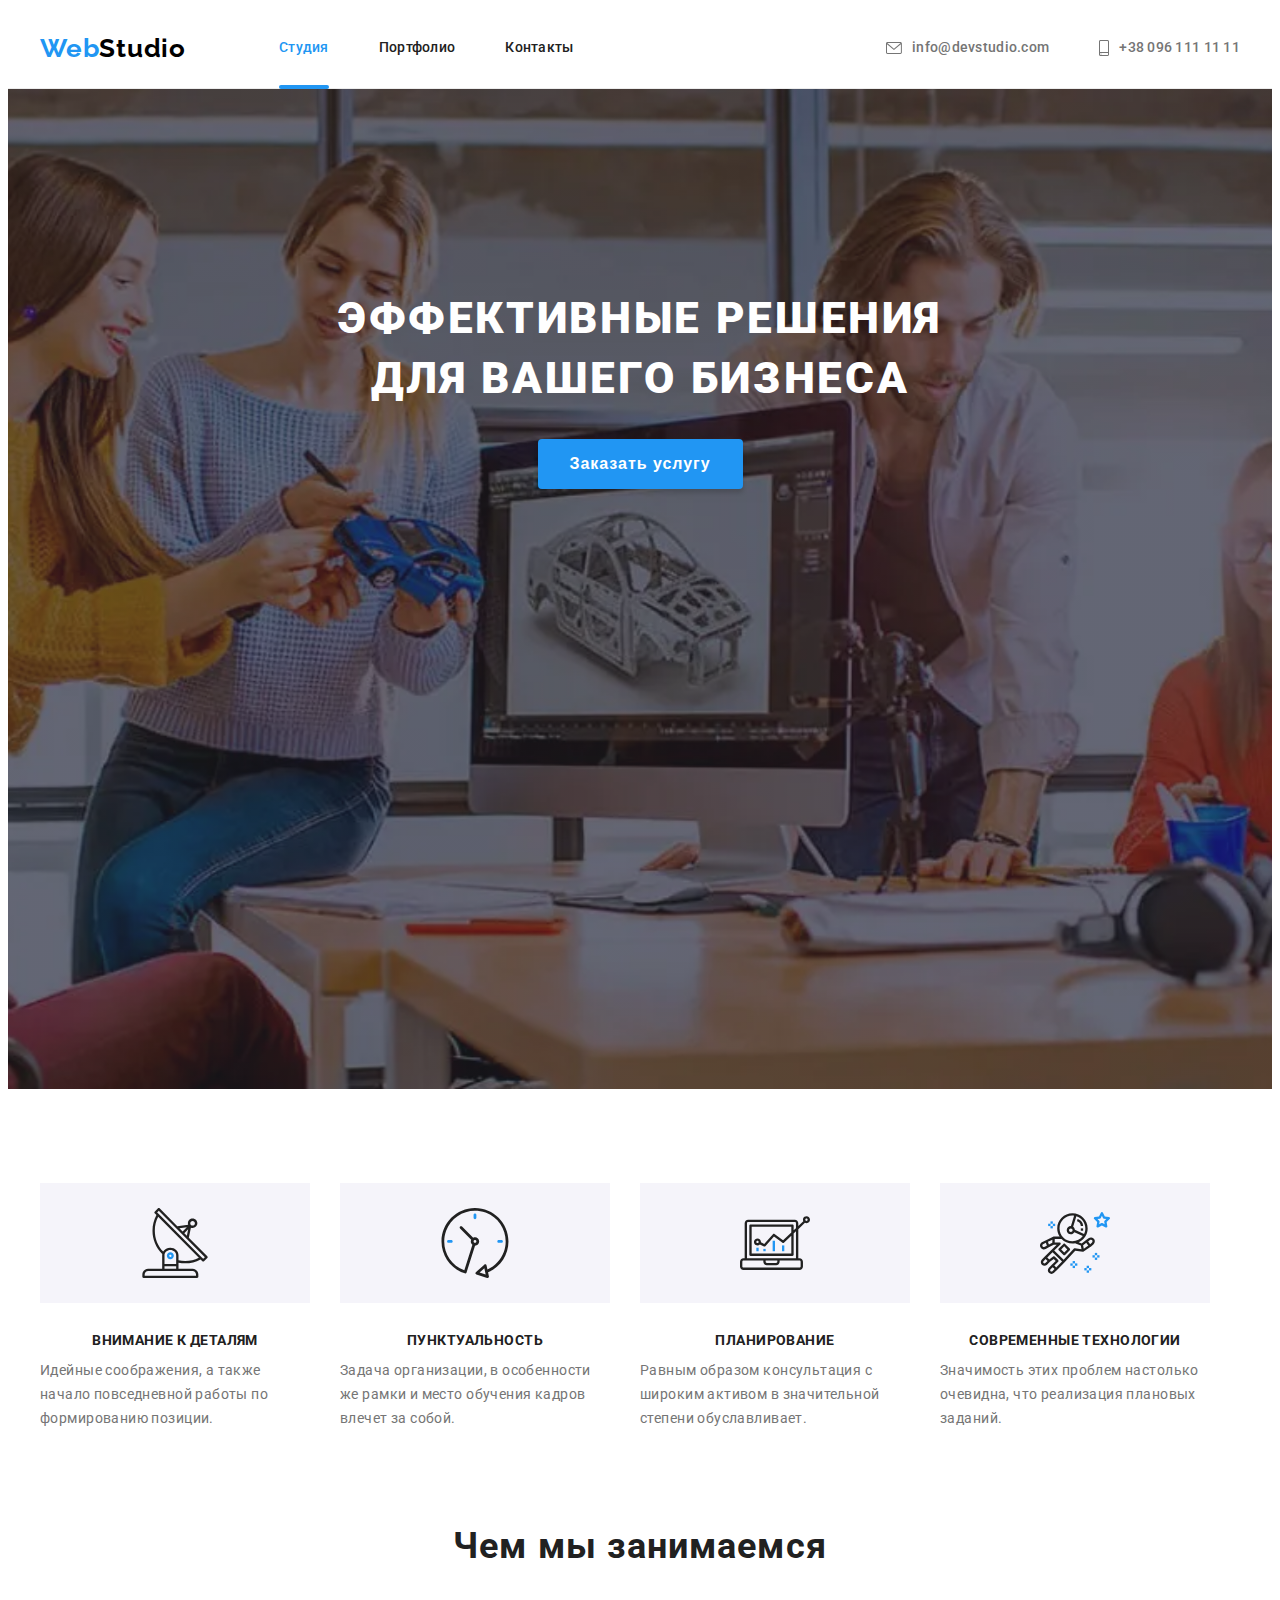
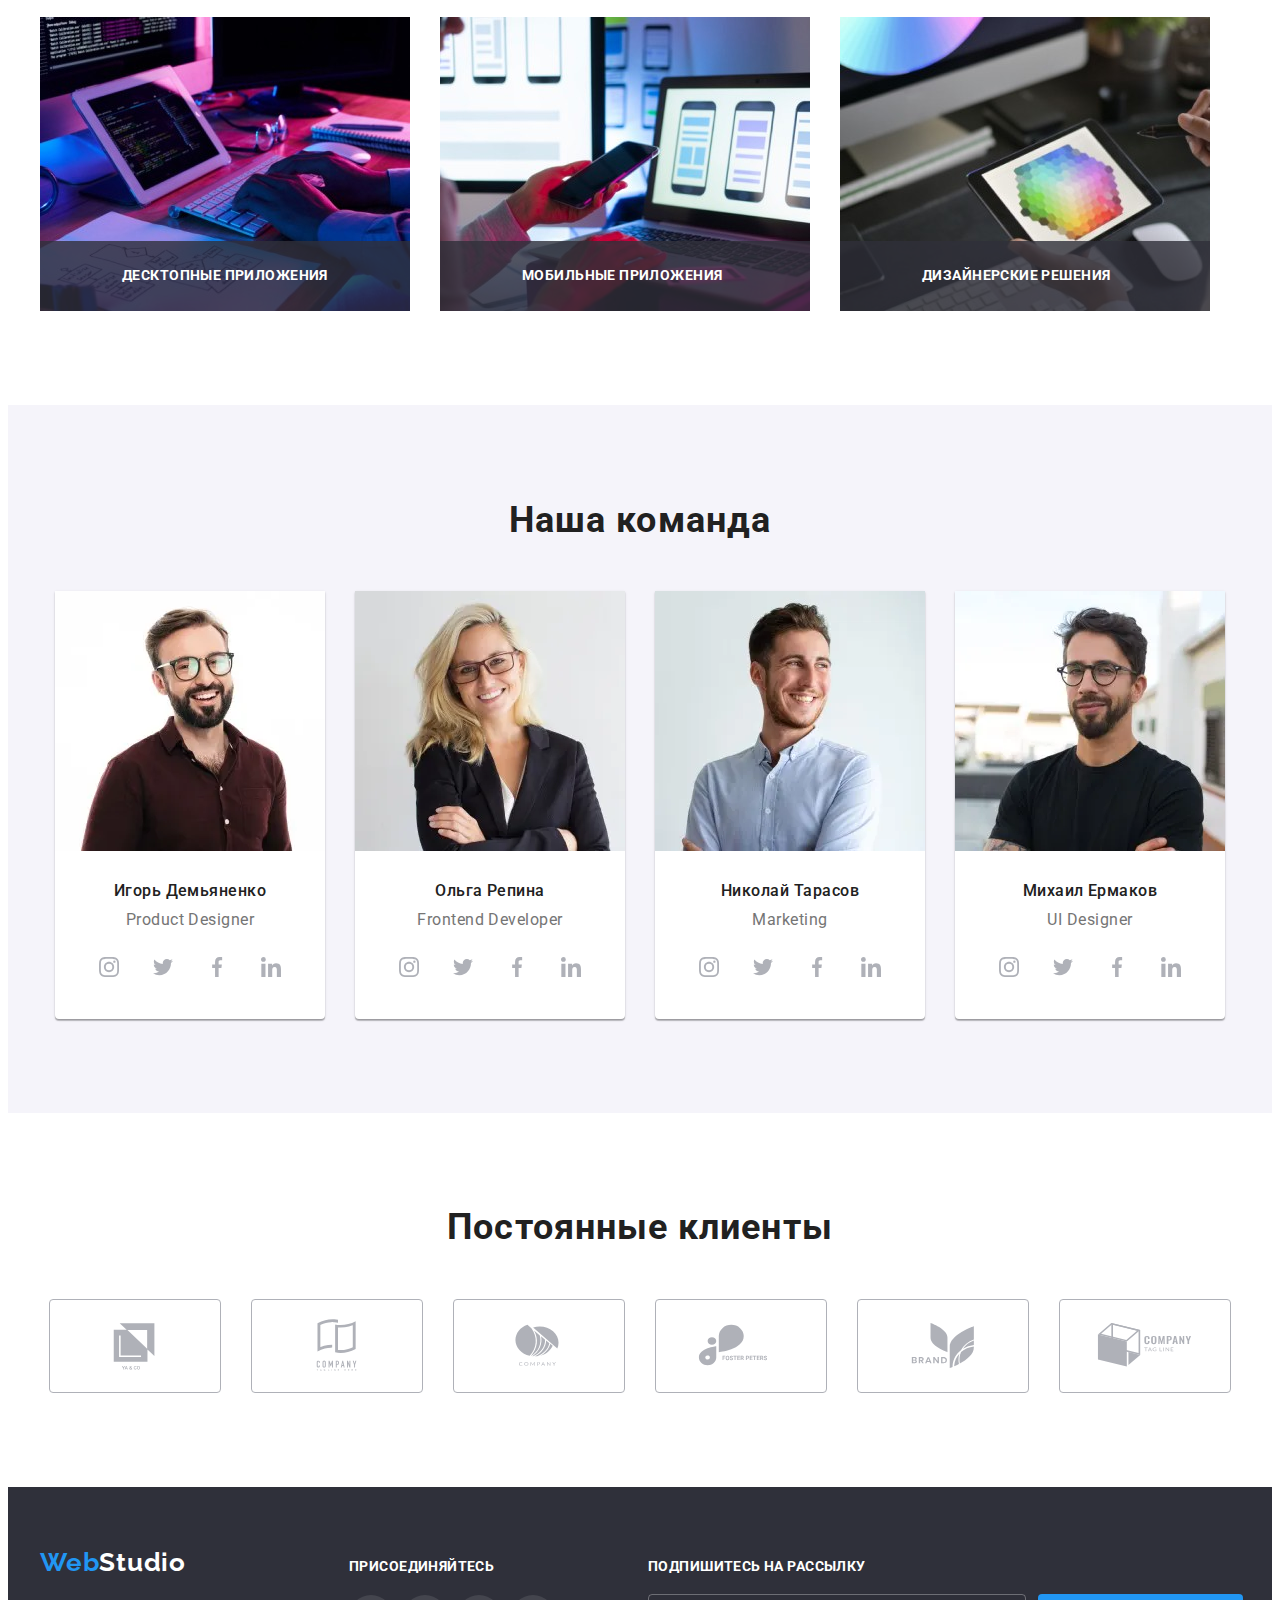
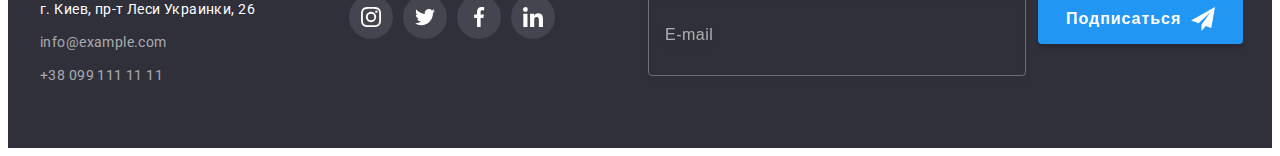
==== commit a3478b0e: "Виправляю зауваження по мобільній кнопці бургер меню" ====
--- a/index.html
+++ b/index.html
@@ -66,19 +66,20 @@
       </svg>
     </button>
 
+    <div class="mobile-menu__div">
     <!-- Посилання на сторінку -->
-    <ul class="list mobile-menu__list">
-      <li class="mobile-menu__item">
-        <a href="./index.html" class="link mobile-menu__link">Студия</a>
-      </li>
-      <li class="mobile-menu__item">
-        <a href="./portfolio.html" class="link mobile-menu__link">Портфолио</a>
-      </li>
-      <li class="mobile-menu__item">
-        <a href="#" class="link mobile-menu__link">Контакты</a>
-      </li>
-    </ul>
-
+          <ul class="list mobile-menu__list">
+        <li class="mobile-menu__item">
+          <a href="./index.html" class="link mobile-menu__link">Студия</a>
+        </li>
+        <li class="mobile-menu__item">
+          <a href="./portfolio.html" class="link mobile-menu__link">Портфолио</a>
+        </li>
+        <li class="mobile-menu__item">
+          <a href="#" class="link mobile-menu__link">Контакты</a>
+        </li>
+      </ul>
+     
     <!--  Посилання - Контакти -->
     <ul class="list mobile-menu__contact-list">
       <li class="link mobile-menu__contact-item">
@@ -104,6 +105,8 @@
         <a href="#" class="link mobile-menu__social-link">LinkedIn</a>
       </li>
     </ul>
+  </div>
+
   </div>
 </div>
 
--- a/css/main.min.css
+++ b/css/main.min.css
@@ -1,2 +1,2 @@
-:root{--main-font: "Roboto", sans-serif;--secondary-font: "Raleway", sans-serif;--accent-color: #2196f3;--duration: 250ms;--timing-function: cubic-bezier(0.4, 0, 0.2, 1);--gallery-list-gap: 30px}.vissual-hidden{position:absolute;white-space:nowrap;width:1px;height:1px;overflow:hidden;border:0;padding:0;margin:-1px;clip:rect(0 0 0 0);-webkit-clip-path:inset(50%);clip-path:inset(50%)}body{background:#ffffff;font-family:var(--main-font);color:#212121}.section{padding-top:60px;padding-bottom:60px}@media screen and (min-width: 1200px){.section{padding-top:94px;padding-bottom:94px}}.list{list-style:none;margin:0;padding:0}.link{text-decoration:none}h1,h2,h3,p{margin:0}ul,ol{margin:0;padding:0}img{display:block;max-width:100%;height:auto}.container{padding-left:15px;padding-right:15px;margin-left:auto;margin-right:auto}@media screen and (min-width: 480px){.container{width:480px}}@media screen and (min-width: 768px){.container{width:768px}}@media screen and (min-width: 1200px){.container{width:1200px}}.buttom-order{font-weight:700;font-size:16px;line-height:1.87;letter-spacing:0.06em;color:#ffffff;background:#2196f3;-webkit-box-shadow:0px 4px 4px rgba(0,0,0,0.15);box-shadow:0px 4px 4px rgba(0,0,0,0.15);border-radius:4px;cursor:pointer;padding:10px 32px;margin-right:auto;margin-left:auto;margin-top:30px;min-width:200px;min-height:50px;max-width:220px;border:none}.buttom-order:hover,.buttom-order:focus{background-color:#188ce8;-webkit-transition:-webkit-transform var(--duration) var(--timing-function);transition:-webkit-transform var(--duration) var(--timing-function);transition:transform var(--duration) var(--timing-function);transition:transform var(--duration) var(--timing-function), -webkit-transform var(--duration) var(--timing-function)}.socials__list{display:-webkit-box;display:-ms-flexbox;display:flex;-webkit-box-pack:center;-ms-flex-pack:center;justify-content:center;-webkit-box-align:center;-ms-flex-align:center;align-items:center}.social__link{width:44px;height:44px;background-color:#ffffff;border-radius:50%;display:-webkit-box;display:-ms-flexbox;display:flex;-webkit-box-align:center;-ms-flex-align:center;align-items:center;-webkit-box-pack:center;-ms-flex-pack:center;justify-content:center;-webkit-transition:background-color var(--duration) var(--timing-function);transition:background-color var(--duration) var(--timing-function)}.social__link:hover,.social__link:focus{background-color:#2196f3;-webkit-transition:background-color var(--duration) var(--timing-function);transition:background-color var(--duration) var(--timing-function)}.social__link:hover .socials__icon,.social__link:focus .socials__icon{fill:#ffffff;-webkit-transition:fill var(--duration) var(--timing-function);transition:fill var(--duration) var(--timing-function)}.socials__item{margin-right:10px}.socials__item:last-child{margin-right:0}.socials__icon{fill:#afb1b8}.site-logo{font-family:var(--secondary-font);font-weight:700;font-size:26px;line-height:1.19;letter-spacing:0.03em;color:#000000;text-decoration:none}.site-logo__web{color:#2196f3}.site-logo__studio{font-weight:700;font-size:26px;line-height:1.19;letter-spacing:0.03em;color:#ffffff}@media screen and (max-width: 1199px){.site-logo__footer{display:block;margin-bottom:20px;text-align:center}}@media screen and (min-width: 1200px){.site-logo__footer{margin-right:0;margin-bottom:20px;display:block}}@media screen and (min-width: 1200px){.site-logo{margin-right:93px}}.backdrop{position:fixed;background-color:rgba(0,0,0,0.2);width:100%;height:100%;top:0;left:0;-webkit-transition:opacity var(--duration) var(--timing-function),visibility var(--duration) var(--timing-function);transition:opacity var(--duration) var(--timing-function),visibility var(--duration) var(--timing-function);z-index:3}.backdrop.is-hidden{opacity:0;pointer-events:none;visibility:hidden}.modal-wrapper{position:absolute;background-color:#ffffff;width:528px;height:581px;padding:40px;border-radius:4px;-webkit-transform:translate(-50%, -50%);transform:translate(-50%, -50%);-webkit-box-shadow:0px 1px 3px rgba(0,0,0,0.12),0px 1px 1px rgba(0,0,0,0.14),0px 2px 1px rgba(0,0,0,0.2);box-shadow:0px 1px 3px rgba(0,0,0,0.12),0px 1px 1px rgba(0,0,0,0.14),0px 2px 1px rgba(0,0,0,0.2);left:50%;top:50%;-webkit-transform:translate(-50%, -50%) scale(1);transform:translate(-50%, -50%) scale(1);-webkit-transition:-webkit-transform var(--duration) var(--timing-function);transition:-webkit-transform var(--duration) var(--timing-function);transition:transform var(--duration) var(--timing-function);transition:transform var(--duration) var(--timing-function), -webkit-transform var(--duration) var(--timing-function)}@media screen and (max-width: 1199px){.modal-wrapper{width:450px}}@media screen and (min-width: 0) and (max-width: 479px){.modal-wrapper{width:90%}}.modal-btn{position:absolute;top:8px;right:8px;cursor:pointer;border:1px solid rgba(0,0,0,0.1);border-radius:50%;background:#ffffff;width:30px;height:30px;display:-webkit-box;display:-ms-flexbox;display:flex;-webkit-box-align:center;-ms-flex-align:center;align-items:center;-webkit-box-pack:center;-ms-flex-pack:center;justify-content:center;padding:0}.modal-btn:hover .modal-btn-focus,.modal-btn:focus .modal-btn-focus{fill:#2196f3}.modal-form{text-align:left;margin-top:0em}.form-head{font-weight:700;font-size:20px;line-height:1.15;text-align:center;letter-spacing:0.03em;color:#212121;margin-bottom:12px;display:block}.form-modal-group{display:block;margin-bottom:10px;position:relative}.form-modal-group:hover .form-modal-icon,.form-modal-group:focus .form-modal-icon{cursor:pointer;fill:#2196f3;-webkit-transition:fill var(--duration) var(--timing-function);transition:fill var(--duration) var(--timing-function)}.form-modal-group:focus-within .form-modal-icon{fill:var(--accent-color)}.form-modal-group:hover .form-message,.form-modal-group:focus .form-message{border:1px solid #2196f3;-webkit-transition:border-color var(--duration) var(--timing-function);transition:border-color var(--duration) var(--timing-function)}.form-modal-group:hover .form-message::-webkit-input-placeholder,.form-modal-group:focus .form-message::-webkit-input-placeholder{font-weight:400;font-size:14px;line-height:1.14;letter-spacing:0.01em;color:rgba(117,117,117,0.5);-webkit-transition:var(--duration) var(--timing-function);transition:var(--duration) var(--timing-function)}.form-modal-group:hover .form-message:-ms-input-placeholder,.form-modal-group:focus .form-message:-ms-input-placeholder{font-weight:400;font-size:14px;line-height:1.14;letter-spacing:0.01em;color:rgba(117,117,117,0.5);-webkit-transition:var(--duration) var(--timing-function);transition:var(--duration) var(--timing-function)}.form-modal-group:hover .form-message::-ms-input-placeholder,.form-modal-group:focus .form-message::-ms-input-placeholder{font-weight:400;font-size:14px;line-height:1.14;letter-spacing:0.01em;color:rgba(117,117,117,0.5);-webkit-transition:var(--duration) var(--timing-function);transition:var(--duration) var(--timing-function)}.form-modal-group:hover .form-message::placeholder,.form-modal-group:focus .form-message::placeholder{font-weight:400;font-size:14px;line-height:1.14;letter-spacing:0.01em;color:rgba(117,117,117,0.5);-webkit-transition:var(--duration) var(--timing-function);transition:var(--duration) var(--timing-function)}.form-modal-group:focus .form-modal-icon{color:var(--accent-color)}.form-modal-group-coment{margin-bottom:20px}.form-policy-group{display:block;margin-bottom:30px}.form-modal-icon{position:absolute;bottom:14px;left:10px;fill:#212121;-webkit-transition:fill var(--duration) var(--timing-function);transition:fill var(--duration) var(--timing-function)}.form-modal-label{font-weight:400;font-size:12px;line-height:1.17;letter-spacing:0.01em;color:#757575;display:block;margin-bottom:4px}.form-modal-input{width:100%;padding:11px 11px 11px 36px;cursor:pointer;border:1px solid rgba(33,33,33,0.2);border-radius:4px;outline:transparent}.form-modal-input:hover,.form-modal-input:focus{border:1px solid #2196f3;-webkit-transition:border-color var(--duration) var(--timing-function);transition:border-color var(--duration) var(--timing-function)}.form-modal-input:focus ~ .warning{opacity:1}.form-modal-input:focus+.form-modal-icon{fill:var(--accent-color)}.form-modal-input:focus{border:1px solid #2196f3;fill:var(--accent-color)}.form-modal-input:not(:placeholder-shown) ~ .warning{opacity:0}.form-modal-input:invalid ~ .error{opacity:1}.warning,.error{position:absolute;bottom:-14px;left:10px;width:90%;display:-webkit-box;display:-ms-flexbox;display:flex;-webkit-box-align:center;-ms-flex-align:center;align-items:center;-webkit-box-pack:justify;-ms-flex-pack:justify;justify-content:space-between;font-size:10px;-webkit-transition:var(--duration) var(--timing-function);transition:var(--duration) var(--timing-function)}.warning-icon,.error-icon{display:-webkit-inline-box;display:-ms-inline-flexbox;display:inline-flex;fill:currentColor}.error{color:#e22f37;opacity:0}.warning{color:#ffc039;opacity:0}.form-message{resize:none;width:100%;border-radius:4px;outline:transparent;cursor:pointer;padding:12px 16px;border:1px solid rgba(33,33,33,0.2)}.form-message::-webkit-input-placeholder{font-weight:400;font-size:12px;line-height:1.17;letter-spacing:0.01em;color:rgba(117,117,117,0.5);-webkit-transition:var(--duration) var(--timing-function);transition:var(--duration) var(--timing-function)}.form-message:-ms-input-placeholder{font-weight:400;font-size:12px;line-height:1.17;letter-spacing:0.01em;color:rgba(117,117,117,0.5);-webkit-transition:var(--duration) var(--timing-function);transition:var(--duration) var(--timing-function)}.form-message::-ms-input-placeholder{font-weight:400;font-size:12px;line-height:1.17;letter-spacing:0.01em;color:rgba(117,117,117,0.5);-webkit-transition:var(--duration) var(--timing-function);transition:var(--duration) var(--timing-function)}.form-message::placeholder{font-weight:400;font-size:12px;line-height:1.17;letter-spacing:0.01em;color:rgba(117,117,117,0.5);-webkit-transition:var(--duration) var(--timing-function);transition:var(--duration) var(--timing-function)}.form-message:focus{border:1px solid #2196f3}.form-policy-group{display:-webkit-box;display:-ms-flexbox;display:flex;-webkit-box-align:center;-ms-flex-align:center;align-items:center;-webkit-box-pack:center;-ms-flex-pack:center;justify-content:center}.custom-checkbox{width:16px;height:15px;display:-webkit-box;display:-ms-flexbox;display:flex;-webkit-box-align:center;-ms-flex-align:center;align-items:center;-webkit-box-pack:center;-ms-flex-pack:center;justify-content:center;outline:2px solid #212121;border-radius:1px;margin-right:7px;-webkit-transition:background-color var(--duration) var(--timing-function);transition:background-color var(--duration) var(--timing-function)}.custom-checkbox-icon{opacity:0;fill:#ffffff;-webkit-transition:opacity var(--duration) var(--timing-function);transition:opacity var(--duration) var(--timing-function)}.checkbox:checked+.custom-checkbox{background-color:var(--accent-color)}.checkbox:checked+.custom-checkbox{outline:2px solid #2196f3}.checkbox:hover+.custom-checkbox,.checkbox:focus+.custom-checkbox{outline:2px solid #2196f3}.checkbox:checked+.custom-checkbox .custom-checkbox-icon{opacity:1}.checkbox:hover+.custom-checkbox .custom-checkbox-icon,.checkbox:focus+.custom-checkbox .custom-checkbox-icon{opacity:1}.form-policy-desc{font-weight:400;font-size:14px;line-height:1.71;letter-spacing:0.03em;color:#757575}.form-policy-link{color:#2196f3}.submit-btn{margin-top:0;margin-bottom:40px;display:-webkit-box;display:-ms-flexbox;display:flex;-ms-flex-line-pack:center;align-content:center;-webkit-box-pack:center;-ms-flex-pack:center;justify-content:center}.contact-form__group{margin-right:12px}.contact-form__name{font-weight:700;font-size:14px;line-height:16px;letter-spacing:0.03em;text-transform:uppercase;color:#ffffff;margin-bottom:20px}@media screen and (min-width: 768px) and (max-width: 1199px){.contact-form__name{text-align:center}}@media screen and (min-width: 1200px){.contact-form__form{display:-webkit-box;display:-ms-flexbox;display:flex;text-align:center}}.contact-form__input{background-color:transparent;width:450px;height:100%;cursor:pointer;border:1px solid rgba(255,255,255,0.3);-webkit-filter:drop-shadow(0px 4px 4px rgba(0,0,0,0.15));filter:drop-shadow(0px 4px 4px rgba(0,0,0,0.15));border-radius:4px;padding-left:16px;padding-top:15px;padding-bottom:15px;outline:none;font-weight:400;font-size:16px;line-height:20px;display:-webkit-box;display:-ms-flexbox;display:flex;-webkit-box-align:center;-ms-flex-align:center;align-items:center;letter-spacing:0.03em;color:#fff}@media screen and (min-width: 0) and (max-width: 479px){.contact-form__input{width:100%}}@media screen and (min-width: 1200px){.contact-form__input{width:358px}}.contact-form__input::-webkit-input-placeholder{font-weight:400;font-size:16px;line-height:20px;display:-webkit-box;display:flex;-webkit-box-align:center;align-items:center;letter-spacing:0.03em;color:rgba(255,255,255,0.6)}.contact-form__input:-ms-input-placeholder{font-weight:400;font-size:16px;line-height:20px;display:-ms-flexbox;display:flex;-ms-flex-align:center;align-items:center;letter-spacing:0.03em;color:rgba(255,255,255,0.6)}.contact-form__input::-ms-input-placeholder{font-weight:400;font-size:16px;line-height:20px;display:-ms-flexbox;display:flex;-ms-flex-align:center;align-items:center;letter-spacing:0.03em;color:rgba(255,255,255,0.6)}.contact-form__input::placeholder{font-weight:400;font-size:16px;line-height:20px;display:-webkit-box;display:-ms-flexbox;display:flex;-webkit-box-align:center;-ms-flex-align:center;align-items:center;letter-spacing:0.03em;color:rgba(255,255,255,0.6)}.contact-form__buttom{font-weight:700;font-size:16px;line-height:1.87;display:-webkit-box;display:-ms-flexbox;display:flex;-webkit-box-align:center;-ms-flex-align:center;align-items:center;text-align:center;letter-spacing:0.06em;border:none;color:#ffffff;background:#2196f3;-webkit-box-shadow:0px 4px 4px rgba(0,0,0,0.15);box-shadow:0px 4px 4px rgba(0,0,0,0.15);border-radius:4px;cursor:pointer;padding:10px 28px;min-height:50px;max-width:220px;min-width:200px}@media screen and (max-width: 1199px){.contact-form__buttom{margin:0 auto}}.contact-form__icon{fill:#ffff;right:18px;margin-left:10px}.porfolio-navigation-list{display:-webkit-box;display:-ms-flexbox;display:flex;-webkit-box-align:center;-ms-flex-align:center;align-items:center;-webkit-box-pack:center;-ms-flex-pack:center;justify-content:center;margin-bottom:34px}.portfolio-navigation-item{margin-right:8px}.portfolio-navigation-item:last-child{margin-right:0}.porfolio-navigation-buttom{font-family:var(--main-font);font-weight:500;font-size:16px;line-height:1.63;text-align:center;letter-spacing:0.03em;cursor:pointer;background:#f5f4fa;border-radius:4px;padding:6px 22px;border:none;-webkit-transition:color var(--duration) var(--timing-function),background-color var(--duration) var(--timing-function),-webkit-box-shadow var(--duration) var(--timing-function);transition:color var(--duration) var(--timing-function),background-color var(--duration) var(--timing-function),-webkit-box-shadow var(--duration) var(--timing-function);transition:color var(--duration) var(--timing-function),box-shadow var(--duration) var(--timing-function),background-color var(--duration) var(--timing-function);transition:color var(--duration) var(--timing-function),box-shadow var(--duration) var(--timing-function),background-color var(--duration) var(--timing-function),-webkit-box-shadow var(--duration) var(--timing-function)}.porfolio-navigation-buttom:hover,.porfolio-navigation-buttom:focus{color:#ffffff;background:#2196f3;-webkit-box-shadow:0px 3px 1px rgba(0,0,0,0.1),0px 1px 2px rgba(0,0,0,0.08),0px 2px 2px rgba(0,0,0,0.12);box-shadow:0px 3px 1px rgba(0,0,0,0.1),0px 1px 2px rgba(0,0,0,0.08),0px 2px 2px rgba(0,0,0,0.12);-webkit-transition:color var(--duration) var(--timing-function),background-color var(--duration) var(--timing-function),-webkit-box-shadow var(--duration) var(--timing-function);transition:color var(--duration) var(--timing-function),background-color var(--duration) var(--timing-function),-webkit-box-shadow var(--duration) var(--timing-function);transition:color var(--duration) var(--timing-function),box-shadow var(--duration) var(--timing-function),background-color var(--duration) var(--timing-function);transition:color var(--duration) var(--timing-function),box-shadow var(--duration) var(--timing-function),background-color var(--duration) var(--timing-function),-webkit-box-shadow var(--duration) var(--timing-function)}.header{position:relative;padding-top:10px;padding-bottom:10px;border-bottom-width:1px;border-bottom-style:solid;border-bottom-color:#ececec}.header__container{display:-webkit-box;display:-ms-flexbox;display:flex;-webkit-box-pack:justify;-ms-flex-pack:justify;justify-content:space-between;-webkit-box-align:center;-ms-flex-align:center;align-items:center}@media screen and (min-width: 0) and (max-width: 479px){.mobile-menu__social-list{width:100%}}@media screen and (max-width: 767px){.site-nav{display:none}.auth-nav{display:none}.mobile-menu-btn{background-color:transparent;border:none;padding:0;line-height:0;cursor:pointer}.mobile-menu-btn:hover .mobile-menu-btn-icon{fill:#2196f3}.mobile-menu-btn:focus-within .mobile-menu-btn-icon{fill:#2196f3}.mobile-menu{position:absolute;top:0;left:0;width:100%;height:100vh;overflow:auto;opacity:0;visibility:hidden;pointer-events:none;background-color:#fff;z-index:100;-webkit-transition:opacity var(--duration) var(--timing-function),visibility var(--duration) var(--timing-function);transition:opacity var(--duration) var(--timing-function),visibility var(--duration) var(--timing-function)}.mobile-menu.is-open{opacity:1;visibility:visible;pointer-events:auto}.mobile-menu__close-btn{position:absolute;top:10px;right:15px;background-color:transparent;border:none;padding:0;line-height:0}.mobile-menu__close-btn:hover .mobile-menu__close-icon,.mobile-menu__close-btn:focus .mobile-menu__close-icon{fill:#2196f3;cursor:pointer}.mobile-menu-container{position:relative;padding-top:48px;padding-bottom:48px;z-index:100}.mobile-menu__list,.mobile-menu__contact-list,.mobile-menu__social-list{padding-left:40px;margin-bottom:48px}.mobile-menu__item{margin-bottom:32px}.mobile-menu__item:last-child{margin-bottom:300px}.mobile-menu__item:hover .mobile-menu__link,.mobile-menu__item:focus .mobile-menu__link{color:#2196f3}.mobile-menu__link{font-weight:500;font-size:40px;line-height:1.18;text-align:center;letter-spacing:0.02em;color:#212121;text-decoration:none}.mobile-menu__contact-item{margin-bottom:32px}.mobile-menu__contact-item:last-child{margin-bottom:64px}.mobile-menu__tel-link{font-weight:500;font-size:34px;line-height:1.18;letter-spacing:0.02em;color:#2196f3;text-decoration:none}.mobile-menu__mail-link{font-weight:500;font-size:24px;line-height:1.17;letter-spacing:0.02em;color:#757575;text-decoration:none}.mobile-menu__social-list{display:-webkit-box;display:-ms-flexbox;display:flex;-ms-flex-wrap:wrap;flex-wrap:wrap}.mobile-menu__social-link{font-weight:500;font-size:18px;line-height:1.22;letter-spacing:0.02em;color:#2196f3;text-decoration:none}.mobile-menu__social-item{padding-right:10px;margin-top:10px}.mobile-menu__social-item:not(:last-child){border-right:1px solid rgba(33,33,33,0.2);margin-right:10px}}@media screen and (min-width: 768px){.mobile-menu,.mobile-menu-btn{display:none}.header{display:-webkit-box;display:-ms-flexbox;display:flex;-webkit-box-align:center;-ms-flex-align:center;align-items:center;padding:0}.site-nav{display:-webkit-box;display:-ms-flexbox;display:flex;-webkit-box-align:center;-ms-flex-align:center;align-items:center;-webkit-box-pack:center;-ms-flex-pack:center;justify-content:center}.site-nav__item{margin-right:50px}.site-nav__item:last-child{margin-right:0}.site-nav__link{font-weight:500;font-size:14px;line-height:1.14;letter-spacing:0.02em;text-decoration:none;color:#212121;padding-top:32px;padding-bottom:32px;display:block;position:relative;-webkit-transition:color var(--duration) var(--timing-function);transition:color var(--duration) var(--timing-function)}.site-nav__link:hover,.site-nav__link:focus{color:var(--accent-color);-webkit-transition:color var(--duration) var(--timing-function);transition:color var(--duration) var(--timing-function)}.site-nav__link.current::after{content:'';display:block;width:100%;height:4px;position:absolute;bottom:-1px;left:0;border-radius:2px;background-color:#2196f3}.site-nav__link--studio{color:#2196f3}.site-nav--portfolio{color:#2196f3}.auth-nav{margin-left:auto;display:-webkit-box;display:-ms-flexbox;display:flex;-ms-flex-wrap:wrap;flex-wrap:wrap;margin-left:84px}.auth-nav__link{font-weight:500;font-size:12px;line-height:1.17;letter-spacing:0.02em;color:#757575;text-decoration:none;display:block;display:-webkit-box;display:-ms-flexbox;display:flex;-webkit-box-align:center;-ms-flex-align:center;align-items:center;-webkit-box-pack:center;-ms-flex-pack:center;justify-content:center;-webkit-transition:color var(--duration) var(--timing-function);transition:color var(--duration) var(--timing-function)}.auth-nav__link:hover,.auth-nav__link:focus{color:var(--accent-color);-webkit-transition:color var(--duration) var(--timing-function);transition:color var(--duration) var(--timing-function)}.auth-nav__icon{fill:currentColor;margin-right:10px}.auth-nav__item-mail{margin-bottom:10px}.auth-nav__item-tel{padding:0;margin:0}}@media screen and (max-width: 1199px){.navigation-list{padding:0;margin-left:88px}.icon-envelope{width:14px;height:10px}.icon-smartphone{width:10px;height:14px}}@media screen and (min-width: 1200px){.auth-nav{margin-left:auto;display:-webkit-box;display:-ms-flexbox;display:flex;-webkit-box-align:center;-ms-flex-align:center;align-items:center;justify-items:center;padding-top:0}.auth-nav__link{font-size:14px;line-height:1.14}.auth-nav__item-mail{margin-right:50px;margin-bottom:0}}.hero{background:#2f303a;padding-top:200px;padding-bottom:200px;text-align:center}.hero-head{font-weight:900;font-size:26px;line-height:1.61;letter-spacing:0.06em;text-transform:uppercase;color:#ffffff;width:360px;margin-left:auto;margin-right:auto}@media screen and (min-width: 0) and (max-width: 479px){.hero-head{margin-right:auto;margin-left:auto;width:100%}}@media screen and (min-width: 1200px){.hero-head{width:696px;font-size:44px;line-height:1.36}}.hero-overlay{height:600px;max-width:1600px;background-repeat:no-repeat;background-position:center;background-size:cover;margin-left:auto;margin-right:auto;background-image:-webkit-gradient(linear, left top, right top, from(rgba(47,48,58,0.4)), to(rgba(47,48,58,0.4))),url("../images/hero-head-mobile.jpg");background-image:linear-gradient(to right, rgba(47,48,58,0.4), rgba(47,48,58,0.4)),url("../images/hero-head-mobile.jpg");background-image:-webkit-gradient(linear, left top, right top, from(rgba(47,48,58,0.4)), to(rgba(47,48,58,0.4))),-webkit-image-set(url("../images/hero-head-mobile.webp") 1x);background-image:linear-gradient(to right, rgba(47,48,58,0.4), rgba(47,48,58,0.4)),-webkit-image-set(url("../images/hero-head-mobile.webp") 1x)}@media (min-device-pixel-ratio: 2), (-webkit-min-device-pixel-ratio: 2), (min-resolution: 192dpi), (min-resolution: 2dppx){.hero-overlay{background-image:-webkit-gradient(linear, left top, right top, from(rgba(47,48,58,0.4)), to(rgba(47,48,58,0.4))),url("../images/hero-head2x-mobile.jpg");background-image:linear-gradient(to right, rgba(47,48,58,0.4), rgba(47,48,58,0.4)),url("../images/hero-head2x-mobile.jpg");background-image:-webkit-gradient(linear, left top, right top, from(rgba(47,48,58,0.4)), to(rgba(47,48,58,0.4))),-webkit-image-set(url("../images/hero-head@2x-mobile.webp") 2x);background-image:linear-gradient(to right, rgba(47,48,58,0.4), rgba(47,48,58,0.4)),-webkit-image-set(url("../images/hero-head@2x-mobile.webp") 2x)}}@media screen and (min-width: 768px){.hero-overlay{background-image:-webkit-gradient(linear, left top, right top, from(rgba(47,48,58,0.4)), to(rgba(47,48,58,0.4))),url("../images/hero-head-tablet.jpg");background-image:linear-gradient(to right, rgba(47,48,58,0.4), rgba(47,48,58,0.4)),url("../images/hero-head-tablet.jpg");background-image:-webkit-gradient(linear, left top, right top, from(rgba(47,48,58,0.4)), to(rgba(47,48,58,0.4))),-webkit-image-set(url("../images/hero-head-tablet.webp") 1x);background-image:linear-gradient(to right, rgba(47,48,58,0.4), rgba(47,48,58,0.4)),-webkit-image-set(url("../images/hero-head-tablet.webp") 1x)}}@media screen and (min-width: 768px) and (min-device-pixel-ratio: 2), screen and (min-width: 768px) and (-webkit-min-device-pixel-ratio: 2), screen and (min-width: 768px) and (min-resolution: 192dpi), screen and (min-width: 768px) and (min-resolution: 2dppx){.hero-overlay{background-image:-webkit-gradient(linear, left top, right top, from(rgba(47,48,58,0.4)), to(rgba(47,48,58,0.4))),url("../images/hero-head2x-tablet.jpg");background-image:linear-gradient(to right, rgba(47,48,58,0.4), rgba(47,48,58,0.4)),url("../images/hero-head2x-tablet.jpg");background-image:-webkit-gradient(linear, left top, right top, from(rgba(47,48,58,0.4)), to(rgba(47,48,58,0.4))),-webkit-image-set(url("../images/hero-head@2x-tablet.webp") 2x);background-image:linear-gradient(to right, rgba(47,48,58,0.4), rgba(47,48,58,0.4)),-webkit-image-set(url("../images/hero-head@2x-tablet.webp") 2x)}}@media screen and (min-width: 1200px){.hero-overlay{background-image:-webkit-gradient(linear, left top, right top, from(rgba(47,48,58,0.4)), to(rgba(47,48,58,0.4))),url("../images/hero-head-deck.jpg");background-image:linear-gradient(to right, rgba(47,48,58,0.4), rgba(47,48,58,0.4)),url("../images/hero-head-deck.jpg");background-image:-webkit-gradient(linear, left top, right top, from(rgba(47,48,58,0.4)), to(rgba(47,48,58,0.4))),-webkit-image-set(url("../images/hero-head-deck.webp") 1x);background-image:linear-gradient(to right, rgba(47,48,58,0.4), rgba(47,48,58,0.4)),-webkit-image-set(url("../images/hero-head-deck.webp") 1x)}}@media screen and (min-width: 1200px) and (min-device-pixel-ratio: 2), screen and (min-width: 1200px) and (-webkit-min-device-pixel-ratio: 2), screen and (min-width: 1200px) and (min-resolution: 192dpi), screen and (min-width: 1200px) and (min-resolution: 2dppx){.hero-overlay{background-image:-webkit-gradient(linear, left top, right top, from(rgba(47,48,58,0.4)), to(rgba(47,48,58,0.4))),url("../images/hero-head2x-deck.jpg");background-image:linear-gradient(to right, rgba(47,48,58,0.4), rgba(47,48,58,0.4)),url("../images/hero-head2x-deck.jpg");background-image:-webkit-gradient(linear, left top, right top, from(rgba(47,48,58,0.4)), to(rgba(47,48,58,0.4))),-webkit-image-set(url("../images/hero-head@2x-deck.webp") 2x);background-image:linear-gradient(to right, rgba(47,48,58,0.4), rgba(47,48,58,0.4)),-webkit-image-set(url("../images/hero-head@2x-deck.webp") 2x)}}.peculiarities-title{font-weight:700;font-size:14px;line-height:1.14;letter-spacing:0.03em;text-transform:uppercase;margin-bottom:10px}.peculiarities-text{font-weight:400;font-size:14px;line-height:1.71;letter-spacing:0.03em;color:#757575}.icon-antenna::before{background-image:url(../images/svg-icon/antenna.svg)}.icon-clock::before{background-image:url(../images/svg-icon/clock.svg)}.icon-diagram::before{background-image:url(../images/svg-icon/diagram.svg)}.icon-astronaut::before{background-image:url(../images/svg-icon/astronaut.svg)}.peculiarties-list-box::before{display:block;content:'';height:120px;margin-bottom:30px;background-repeat:no-repeat;background-position:center;background-color:#f5f4fa}@media screen and (min-width: 480px){.peculiarities-list{display:block}.peculiarities-title{text-align:center}.peculiarties-list-box{margin-bottom:30px}.peculiarties-list-box:last-child{margin-bottom:0}}@media screen and (min-width: 768px) and (max-width: 1199px){.peculiarities-section{padding-bottom:0}.peculiarities-list{display:-webkit-box;display:-ms-flexbox;display:flex;-ms-flex-wrap:wrap;flex-wrap:wrap;-webkit-box-pack:center;-ms-flex-pack:center;justify-content:center}.peculiarties-list-box{-ms-flex-preferred-size:calc((100% - 3 * 30px) / 2);flex-basis:calc((100% - 3 * 30px) / 2);margin-right:30px}.peculiarties-list-box:nth-child(2n+2){margin-right:0}}@media screen and (min-width: 1200px){.peculiarities-section{padding-bottom:0}.peculiarities-list{display:-webkit-box;display:-ms-flexbox;display:flex;-webkit-box-align:center;-ms-flex-align:center;align-items:center}.peculiarties-list-box{margin-right:30px;width:270px}.peculiarties-list-box:last-child{margin-right:0;margin-bottom:30px}}.our-team__head{font-weight:700;font-size:36px;line-height:1.17;text-align:center;letter-spacing:0.03em;margin-bottom:50px}.section-what-we-do{display:-webkit-box;display:-ms-flexbox;display:flex;-webkit-box-align:center;-ms-flex-align:center;align-items:center}.section-what-we-do-list{margin-right:30px;position:relative}.section-what-we-do-list:last-child{margin-right:0}.section-what-we-do-list::after{position:absolute;bottom:0;left:0;content:'';display:block;width:100%;height:70px;background-color:rgba(47,48,58,0.8)}.list-description{font-weight:700;font-size:14px;line-height:1.14;text-align:center;letter-spacing:0.03em;text-transform:uppercase;position:absolute;bottom:27px;left:82px;color:#ffffff;z-index:1}@media screen and (max-width: 1199px){.what-we-do{display:none}}.our-team{background:#f5f4fa}.our-team__full-name{font-weight:500;font-size:16px;line-height:1.19;text-align:center;letter-spacing:0.03em;margin-bottom:10px}.our-team__position{font-weight:400;font-size:16px;line-height:1.19;text-align:center;letter-spacing:0.03em;color:#757575;margin-bottom:16px}.our-team__surnames{-webkit-box-shadow:0px 1px 3px rgba(0,0,0,0.12),0px 1px 1px rgba(0,0,0,0.14),0px 2px 1px rgba(0,0,0,0.2);box-shadow:0px 1px 3px rgba(0,0,0,0.12),0px 1px 1px rgba(0,0,0,0.14),0px 2px 1px rgba(0,0,0,0.2);border-radius:0px 0px 4px 4px;background:#ffffff}@media screen and (max-width: 767px){.our-team__list{display:block}.demianenko,.repina,.tarasov,.ermakov{width:100%;height:100%}.our-team__surnames{margin-bottom:30px}.our-team__surnames:last-child{margin-bottom:0}.our-team__box{padding-top:30px;padding-bottom:24px}}@media screen and (min-width: 768px) and (max-width: 1199px){.our-team__list{display:-webkit-box;display:-ms-flexbox;display:flex;-ms-flex-wrap:wrap;flex-wrap:wrap;-webkit-box-pack:center;-ms-flex-pack:center;justify-content:center}.our-team__box{padding-top:30px;padding-bottom:24px}.our-team__surnames{width:354px;margin-right:30px;margin-bottom:30px}.our-team__surnames:nth-child(2n+2){margin-right:0}.our-team__surnames:nth-child(n+3){margin-bottom:0}.demianenko,.repina,.tarasov,.ermakov{width:354px;height:374px}}@media screen and (min-width: 1200px){.our-team__list{display:-webkit-box;display:-ms-flexbox;display:flex;-webkit-box-align:center;-ms-flex-align:center;align-items:center;-webkit-box-pack:center;-ms-flex-pack:center;justify-content:center}.our-team__box{padding-top:30px;padding-bottom:30px}.our-team__surnames{margin-right:30px}.our-team__surnames:last-child{margin-right:0}.our-team__surnames{width:270px}.demianenko,.repina,.tarasov,.ermakov{width:270px;height:260px}}.client-title{font-style:normal;font-weight:700;font-size:36px;line-height:1.16;text-align:center;letter-spacing:0.03em}.link-client{height:92px;display:-webkit-box;display:-ms-flexbox;display:flex;-webkit-box-pack:center;-ms-flex-pack:center;justify-content:center;-webkit-box-align:center;-ms-flex-align:center;align-items:center;fill:#afb1b8;border:1px solid #afb1b8;border-radius:4px}.link-client:hover,.link-client:focus{border:1px solid #2196f3;fill:#188ce8;-webkit-transition:fill var(--duration) var(--timing-function);transition:fill var(--duration) var(--timing-function)}@media screen and (min-width: 0) and (max-width: 479.98px){.client-list{display:-ms-grid;display:grid;-ms-grid-columns:1fr 1fr;grid-template-columns:1fr 1fr;grid-gap:30px;-webkit-box-pack:center;-ms-flex-pack:center;justify-content:center}.client-title{margin-bottom:30px}.client-logo{width:100%;margin-bottom:0}.client-logo:nth-child(n+5){margin-bottom:0}}@media screen and (min-width: 480px) and (max-width: 767.98px){.client-title{margin-bottom:50px}.client-list{display:-webkit-box;display:-ms-flexbox;display:flex;-ms-flex-wrap:wrap;flex-wrap:wrap;-webkit-box-pack:center;-ms-flex-pack:center;justify-content:center;-webkit-box-align:center;-ms-flex-align:center;align-items:center;gap:30px}.link-client{width:210px}.link-client:nth-child(n+5){margin-bottom:0}.client-logo:nth-child(2n+2){margin-right:0}}@media screen and (min-width: 768px) and (max-width: 1199.98px){.client-title{margin-bottom:50px}.client-list{display:-webkit-box;display:-ms-flexbox;display:flex;-ms-flex-wrap:wrap;flex-wrap:wrap;-webkit-box-pack:center;-ms-flex-pack:center;justify-content:center;-webkit-box-align:center;-ms-flex-align:center;align-items:center;gap:30px}.link-client{width:226px}}@media screen and (min-width: 1200px){.link-client{width:170px}.client-title{margin-bottom:50px}.client-list{display:-webkit-box;display:-ms-flexbox;display:flex;-webkit-box-pack:center;-ms-flex-pack:center;justify-content:center;-webkit-box-align:center;-ms-flex-align:center;align-items:center}.client-logo{margin-right:30px}.client-logo:last-child{margin-right:0}}.footer{padding-top:60px;padding-bottom:60px;background:#2f303a}.address__text{font-weight:400;font-style:normal;font-size:14px;line-height:1.71;letter-spacing:0.03em;color:#ffffff;margin-bottom:9px}.address__link{font-weight:400;font-style:normal;font-size:14px;line-height:1.71;letter-spacing:0.03em;color:rgba(255,255,255,0.6);text-decoration:none}.address__item--footer:not(:last-child){margin-bottom:9px}.join__head{font-weight:700;font-size:14px;line-height:1.14;letter-spacing:0.03em;text-transform:uppercase;color:#ffffff;margin-bottom:20px}.join__list{display:-webkit-box;display:-ms-flexbox;display:flex;-webkit-box-align:center;-ms-flex-align:center;align-items:center}.join__link{width:44px;height:44px;background:rgba(255,255,255,0.1);border-radius:50%;display:-webkit-box;display:-ms-flexbox;display:flex;-webkit-box-align:center;-ms-flex-align:center;align-items:center;-webkit-box-pack:center;-ms-flex-pack:center;justify-content:center;-webkit-transition:background-color var(--duration) var(--timing-function);transition:background-color var(--duration) var(--timing-function)}.join__link:hover,.join__link:focus{background-color:#2196f3;-webkit-transition:background-color var(--duration) var(--timing-function);transition:background-color var(--duration) var(--timing-function)}.join__link:hover .socials__icon,.join__link:focus .socials__icon{fill:#ffffff;-webkit-transition:fill var(--duration) var(--timing-function);transition:fill var(--duration) var(--timing-function)}.join__item{margin-right:10px}.join__item:last-child{margin-right:0}.join__icon{fill:#ffffff}@media screen and (max-width: 767px){.footer__container{-webkit-box-pack:center;-ms-flex-pack:center;justify-content:center;text-align:center}.footer__right{margin-bottom:60px}.join__list{-webkit-box-pack:center;-ms-flex-pack:center;justify-content:center}.footer__left{margin-left:auto;margin-right:auto;margin-bottom:60px}}@media screen and (min-width: 768px) and (max-width: 1199px){.footer__container{display:-webkit-box;display:-ms-flexbox;display:flex;-webkit-box-pack:center;-ms-flex-pack:center;justify-content:center;-ms-flex-wrap:wrap;flex-wrap:wrap;-webkit-box-align:baseline;-ms-flex-align:baseline;align-items:baseline}.footer__right{margin-bottom:60px;margin-right:165px;text-align:center}.footer__left{text-align:center}}@media screen and (min-width: 1200px){.footer__container{display:-webkit-box;display:-ms-flexbox;display:flex;-webkit-box-align:baseline;-ms-flex-align:baseline;align-items:baseline}.footer__right{margin-right:70px}.footer__left{margin-right:93px}}.portfolio-list-link{text-decoration:none;-webkit-transition:-webkit-box-shadow var(--duration) var(--timing-function);transition:-webkit-box-shadow var(--duration) var(--timing-function);transition:box-shadow var(--duration) var(--timing-function);transition:box-shadow var(--duration) var(--timing-function), -webkit-box-shadow var(--duration) var(--timing-function)}.portfolio-list-link:hover,.portfolio-list-link:focus{display:block;background:#ffffff;-webkit-box-shadow:0px 1px 1px rgba(0,0,0,0.12),0px 4px 4px rgba(0,0,0,0.06),1px 4px 6px rgba(0,0,0,0.16);box-shadow:0px 1px 1px rgba(0,0,0,0.12),0px 4px 4px rgba(0,0,0,0.06),1px 4px 6px rgba(0,0,0,0.16);-webkit-transition:-webkit-box-shadow var(--duration) var(--timing-function);transition:-webkit-box-shadow var(--duration) var(--timing-function);transition:box-shadow var(--duration) var(--timing-function);transition:box-shadow var(--duration) var(--timing-function), -webkit-box-shadow var(--duration) var(--timing-function)}.portfolio-list-link:hover .portfolio-text,.portfolio-list-link:focus .portfolio-text{-webkit-transform:translateY(0);transform:translateY(0);-webkit-transition:-webkit-transform var(--duration) var(--timing-function);transition:-webkit-transform var(--duration) var(--timing-function);transition:transform var(--duration) var(--timing-function);transition:transform var(--duration) var(--timing-function), -webkit-transform var(--duration) var(--timing-function)}.img-container{position:relative;overflow:hidden}.portfolio-img{display:block;height:auto;max-width:100%}.portfolio-text{position:absolute;top:0;left:0;width:100%;height:100%;color:#ffffff;background-color:rgba(33,150,243,0.9);padding:63px 24px;font-weight:400;font-size:18px;line-height:1.56;letter-spacing:0.03em;-webkit-transform:translateY(101%);transform:translateY(101%);-webkit-transition:-webkit-transform var(--duration) var(--timing-function);transition:-webkit-transform var(--duration) var(--timing-function);transition:transform var(--duration) var(--timing-function);transition:transform var(--duration) var(--timing-function), -webkit-transform var(--duration) var(--timing-function)}.border-size{border-bottom-width:1px;border-bottom-style:solid;border-bottom-color:#eeeeee;border-right-width:1px;border-right-style:solid;border-right-color:#eeeeee;border-left-width:1px;border-left-style:solid;border-left-color:#eeeeee;padding:20px 24px}.project-name{font-weight:700;font-size:18px;line-height:2;letter-spacing:0.06em;color:#212121;text-decoration:none;margin-bottom:4px}.project-class{font-family:var(--main-font);font-style:normal;font-weight:400;font-size:16px;line-height:1.87;letter-spacing:0.03em;color:#757575}@media screen and (min-width: 480px){.portfolio-projects{display:block;-webkit-box-pack:center;-ms-flex-pack:center;justify-content:center;-webkit-box-align:center;-ms-flex-align:center;align-items:center}.tehnocriak,.poster,.seafood,.prime,.boxes,.inspiration,.izdanie,.lab,.growing{width:450px}}@media screen and (max-width: 767px){.porfolio-navigation-list{display:-webkit-box;display:-ms-flexbox;display:flex;-ms-flex-wrap:wrap;flex-wrap:wrap;-webkit-box-pack:start;-ms-flex-pack:start;justify-content:flex-start;margin-bottom:40px}.portfolio-projects-list{margin-bottom:30px}.portfolio-navigation-item{margin-bottom:15px}}@media screen and (min-width: 768px){.porfolio-navigation-list{-webkit-box-pack:center;-ms-flex-pack:center;justify-content:center;-ms-flex-line-pack:center;align-content:center;margin-left:auto;margin-right:auto;margin-bottom:30px}.portfolio-navigation-item{margin-bottom:0}.portfolio-projects{display:-webkit-box;display:-ms-flexbox;display:flex;-ms-flex-wrap:wrap;flex-wrap:wrap;-webkit-box-pack:start;-ms-flex-pack:start;justify-content:flex-start}.tehnocriak,.poster,.seafood,.prime,.boxes,.inspiration,.izdanie,.lab,.growing{width:354px}}@media screen and (min-width: 768px) and (max-width: 1199px){.portfolio-projects-list{margin-right:30px;margin-bottom:30px}.portfolio-projects-list:nth-child(2n+2){margin-right:0}.portfolio-projects-list:nth-child(n+9){margin-bottom:0}}@media screen and (min-width: 1200px){.portfolio-projects{display:-webkit-box;display:-ms-flexbox;display:flex;-ms-flex-wrap:wrap;flex-wrap:wrap;-webkit-box-pack:center;-ms-flex-pack:center;justify-content:center;-webkit-box-align:center;-ms-flex-align:center;align-items:center}.portfolio-projects-list{margin-right:30px;margin-bottom:30px}.portfolio-projects-list:nth-child(3n){margin-right:0}.portfolio-projects-list:nth-child(n+7){margin-bottom:0}.tehnocriak,.poster,.seafood,.prime,.boxes,.inspiration,.izdanie,.lab,.growing{width:370px}}
+:root{--main-font: "Roboto", sans-serif;--secondary-font: "Raleway", sans-serif;--accent-color: #2196f3;--duration: 250ms;--timing-function: cubic-bezier(0.4, 0, 0.2, 1);--gallery-list-gap: 30px}.vissual-hidden{position:absolute;white-space:nowrap;width:1px;height:1px;overflow:hidden;border:0;padding:0;margin:-1px;clip:rect(0 0 0 0);-webkit-clip-path:inset(50%);clip-path:inset(50%)}body{background:#ffffff;font-family:var(--main-font);color:#212121}.section{padding-top:60px;padding-bottom:60px}@media screen and (min-width: 1200px){.section{padding-top:94px;padding-bottom:94px}}.list{list-style:none;margin:0;padding:0}.link{text-decoration:none}h1,h2,h3,p{margin:0}ul,ol{margin:0;padding:0}img{display:block;max-width:100%;height:auto}.container{padding-left:15px;padding-right:15px;margin-left:auto;margin-right:auto}@media screen and (min-width: 480px){.container{width:480px}}@media screen and (min-width: 768px){.container{width:768px}}@media screen and (min-width: 1200px){.container{width:1200px}}.buttom-order{font-weight:700;font-size:16px;line-height:1.87;letter-spacing:0.06em;color:#ffffff;background:#2196f3;-webkit-box-shadow:0px 4px 4px rgba(0,0,0,0.15);box-shadow:0px 4px 4px rgba(0,0,0,0.15);border-radius:4px;cursor:pointer;padding:10px 32px;margin-right:auto;margin-left:auto;margin-top:30px;min-width:200px;min-height:50px;max-width:220px;border:none}.buttom-order:hover,.buttom-order:focus{background-color:#188ce8;-webkit-transition:-webkit-transform var(--duration) var(--timing-function);transition:-webkit-transform var(--duration) var(--timing-function);transition:transform var(--duration) var(--timing-function);transition:transform var(--duration) var(--timing-function), -webkit-transform var(--duration) var(--timing-function)}.socials__list{display:-webkit-box;display:-ms-flexbox;display:flex;-webkit-box-pack:center;-ms-flex-pack:center;justify-content:center;-webkit-box-align:center;-ms-flex-align:center;align-items:center}.social__link{width:44px;height:44px;background-color:#ffffff;border-radius:50%;display:-webkit-box;display:-ms-flexbox;display:flex;-webkit-box-align:center;-ms-flex-align:center;align-items:center;-webkit-box-pack:center;-ms-flex-pack:center;justify-content:center;-webkit-transition:background-color var(--duration) var(--timing-function);transition:background-color var(--duration) var(--timing-function)}.social__link:hover,.social__link:focus{background-color:#2196f3;-webkit-transition:background-color var(--duration) var(--timing-function);transition:background-color var(--duration) var(--timing-function)}.social__link:hover .socials__icon,.social__link:focus .socials__icon{fill:#ffffff;-webkit-transition:fill var(--duration) var(--timing-function);transition:fill var(--duration) var(--timing-function)}.socials__item{margin-right:10px}.socials__item:last-child{margin-right:0}.socials__icon{fill:#afb1b8}.site-logo{font-family:var(--secondary-font);font-weight:700;font-size:26px;line-height:1.19;letter-spacing:0.03em;color:#000000;text-decoration:none}.site-logo__web{color:#2196f3}.site-logo__studio{font-weight:700;font-size:26px;line-height:1.19;letter-spacing:0.03em;color:#ffffff}@media screen and (max-width: 1199px){.site-logo__footer{display:block;margin-bottom:20px;text-align:center}}@media screen and (min-width: 1200px){.site-logo__footer{margin-right:0;margin-bottom:20px;display:block}}@media screen and (min-width: 1200px){.site-logo{margin-right:93px}}.backdrop{position:fixed;background-color:rgba(0,0,0,0.2);width:100%;height:100%;top:0;left:0;-webkit-transition:opacity var(--duration) var(--timing-function),visibility var(--duration) var(--timing-function);transition:opacity var(--duration) var(--timing-function),visibility var(--duration) var(--timing-function);z-index:3}.backdrop.is-hidden{opacity:0;pointer-events:none;visibility:hidden}.modal-wrapper{position:absolute;background-color:#ffffff;width:528px;height:581px;padding:40px;border-radius:4px;-webkit-transform:translate(-50%, -50%);transform:translate(-50%, -50%);-webkit-box-shadow:0px 1px 3px rgba(0,0,0,0.12),0px 1px 1px rgba(0,0,0,0.14),0px 2px 1px rgba(0,0,0,0.2);box-shadow:0px 1px 3px rgba(0,0,0,0.12),0px 1px 1px rgba(0,0,0,0.14),0px 2px 1px rgba(0,0,0,0.2);left:50%;top:50%;-webkit-transform:translate(-50%, -50%) scale(1);transform:translate(-50%, -50%) scale(1);-webkit-transition:-webkit-transform var(--duration) var(--timing-function);transition:-webkit-transform var(--duration) var(--timing-function);transition:transform var(--duration) var(--timing-function);transition:transform var(--duration) var(--timing-function), -webkit-transform var(--duration) var(--timing-function)}@media screen and (max-width: 1199px){.modal-wrapper{width:450px}}@media screen and (min-width: 0) and (max-width: 479px){.modal-wrapper{width:90%}}.modal-btn{position:absolute;top:8px;right:8px;cursor:pointer;border:1px solid rgba(0,0,0,0.1);border-radius:50%;background:#ffffff;width:30px;height:30px;display:-webkit-box;display:-ms-flexbox;display:flex;-webkit-box-align:center;-ms-flex-align:center;align-items:center;-webkit-box-pack:center;-ms-flex-pack:center;justify-content:center;padding:0}.modal-btn:hover .modal-btn-focus,.modal-btn:focus .modal-btn-focus{fill:#2196f3}.modal-form{text-align:left;margin-top:0em}.form-head{font-weight:700;font-size:20px;line-height:1.15;text-align:center;letter-spacing:0.03em;color:#212121;margin-bottom:12px;display:block}.form-modal-group{display:block;margin-bottom:10px;position:relative}.form-modal-group:hover .form-modal-icon,.form-modal-group:focus .form-modal-icon{cursor:pointer;fill:#2196f3;-webkit-transition:fill var(--duration) var(--timing-function);transition:fill var(--duration) var(--timing-function)}.form-modal-group:focus-within .form-modal-icon{fill:var(--accent-color)}.form-modal-group:hover .form-message,.form-modal-group:focus .form-message{border:1px solid #2196f3;-webkit-transition:border-color var(--duration) var(--timing-function);transition:border-color var(--duration) var(--timing-function)}.form-modal-group:hover .form-message::-webkit-input-placeholder,.form-modal-group:focus .form-message::-webkit-input-placeholder{font-weight:400;font-size:14px;line-height:1.14;letter-spacing:0.01em;color:rgba(117,117,117,0.5);-webkit-transition:var(--duration) var(--timing-function);transition:var(--duration) var(--timing-function)}.form-modal-group:hover .form-message:-ms-input-placeholder,.form-modal-group:focus .form-message:-ms-input-placeholder{font-weight:400;font-size:14px;line-height:1.14;letter-spacing:0.01em;color:rgba(117,117,117,0.5);-webkit-transition:var(--duration) var(--timing-function);transition:var(--duration) var(--timing-function)}.form-modal-group:hover .form-message::-ms-input-placeholder,.form-modal-group:focus .form-message::-ms-input-placeholder{font-weight:400;font-size:14px;line-height:1.14;letter-spacing:0.01em;color:rgba(117,117,117,0.5);-webkit-transition:var(--duration) var(--timing-function);transition:var(--duration) var(--timing-function)}.form-modal-group:hover .form-message::placeholder,.form-modal-group:focus .form-message::placeholder{font-weight:400;font-size:14px;line-height:1.14;letter-spacing:0.01em;color:rgba(117,117,117,0.5);-webkit-transition:var(--duration) var(--timing-function);transition:var(--duration) var(--timing-function)}.form-modal-group:focus .form-modal-icon{color:var(--accent-color)}.form-modal-group-coment{margin-bottom:20px}.form-policy-group{display:block;margin-bottom:30px}.form-modal-icon{position:absolute;bottom:14px;left:10px;fill:#212121;-webkit-transition:fill var(--duration) var(--timing-function);transition:fill var(--duration) var(--timing-function)}.form-modal-label{font-weight:400;font-size:12px;line-height:1.17;letter-spacing:0.01em;color:#757575;display:block;margin-bottom:4px}.form-modal-input{width:100%;padding:11px 11px 11px 36px;cursor:pointer;border:1px solid rgba(33,33,33,0.2);border-radius:4px;outline:transparent}.form-modal-input:hover,.form-modal-input:focus{border:1px solid #2196f3;-webkit-transition:border-color var(--duration) var(--timing-function);transition:border-color var(--duration) var(--timing-function)}.form-modal-input:focus ~ .warning{opacity:1}.form-modal-input:focus+.form-modal-icon{fill:var(--accent-color)}.form-modal-input:focus{border:1px solid #2196f3;fill:var(--accent-color)}.form-modal-input:not(:placeholder-shown) ~ .warning{opacity:0}.form-modal-input:invalid ~ .error{opacity:1}.warning,.error{position:absolute;bottom:-14px;left:10px;width:90%;display:-webkit-box;display:-ms-flexbox;display:flex;-webkit-box-align:center;-ms-flex-align:center;align-items:center;-webkit-box-pack:justify;-ms-flex-pack:justify;justify-content:space-between;font-size:10px;-webkit-transition:var(--duration) var(--timing-function);transition:var(--duration) var(--timing-function)}.warning-icon,.error-icon{display:-webkit-inline-box;display:-ms-inline-flexbox;display:inline-flex;fill:currentColor}.error{color:#e22f37;opacity:0}.warning{color:#ffc039;opacity:0}.form-message{resize:none;width:100%;border-radius:4px;outline:transparent;cursor:pointer;padding:12px 16px;border:1px solid rgba(33,33,33,0.2)}.form-message::-webkit-input-placeholder{font-weight:400;font-size:12px;line-height:1.17;letter-spacing:0.01em;color:rgba(117,117,117,0.5);-webkit-transition:var(--duration) var(--timing-function);transition:var(--duration) var(--timing-function)}.form-message:-ms-input-placeholder{font-weight:400;font-size:12px;line-height:1.17;letter-spacing:0.01em;color:rgba(117,117,117,0.5);-webkit-transition:var(--duration) var(--timing-function);transition:var(--duration) var(--timing-function)}.form-message::-ms-input-placeholder{font-weight:400;font-size:12px;line-height:1.17;letter-spacing:0.01em;color:rgba(117,117,117,0.5);-webkit-transition:var(--duration) var(--timing-function);transition:var(--duration) var(--timing-function)}.form-message::placeholder{font-weight:400;font-size:12px;line-height:1.17;letter-spacing:0.01em;color:rgba(117,117,117,0.5);-webkit-transition:var(--duration) var(--timing-function);transition:var(--duration) var(--timing-function)}.form-message:focus{border:1px solid #2196f3}.form-policy-group{display:-webkit-box;display:-ms-flexbox;display:flex;-webkit-box-align:center;-ms-flex-align:center;align-items:center;-webkit-box-pack:center;-ms-flex-pack:center;justify-content:center}.custom-checkbox{width:16px;height:15px;display:-webkit-box;display:-ms-flexbox;display:flex;-webkit-box-align:center;-ms-flex-align:center;align-items:center;-webkit-box-pack:center;-ms-flex-pack:center;justify-content:center;outline:2px solid #212121;border-radius:1px;margin-right:7px;-webkit-transition:background-color var(--duration) var(--timing-function);transition:background-color var(--duration) var(--timing-function)}.custom-checkbox-icon{opacity:0;fill:#ffffff;-webkit-transition:opacity var(--duration) var(--timing-function);transition:opacity var(--duration) var(--timing-function)}.checkbox:checked+.custom-checkbox{background-color:var(--accent-color)}.checkbox:checked+.custom-checkbox{outline:2px solid #2196f3}.checkbox:hover+.custom-checkbox,.checkbox:focus+.custom-checkbox{outline:2px solid #2196f3}.checkbox:checked+.custom-checkbox .custom-checkbox-icon{opacity:1}.checkbox:hover+.custom-checkbox .custom-checkbox-icon,.checkbox:focus+.custom-checkbox .custom-checkbox-icon{opacity:1}.form-policy-desc{font-weight:400;letter-spacing:0.03em;color:#757575}@media screen and (max-width: 1199.98px){.form-policy-desc{font-size:12px;line-height:1.17}}@media screen and (min-width: 1200px){.form-policy-desc{font-size:14px;line-height:1.71}}.form-policy-link{color:#2196f3}.submit-btn{margin-top:0;margin-bottom:40px;display:-webkit-box;display:-ms-flexbox;display:flex;-ms-flex-line-pack:center;align-content:center;-webkit-box-pack:center;-ms-flex-pack:center;justify-content:center}.contact-form__group{margin-right:12px}.contact-form__name{font-weight:700;font-size:14px;line-height:16px;letter-spacing:0.03em;text-transform:uppercase;color:#ffffff;margin-bottom:20px}@media screen and (min-width: 768px) and (max-width: 1199px){.contact-form__name{text-align:center}}@media screen and (min-width: 1200px){.contact-form__form{display:-webkit-box;display:-ms-flexbox;display:flex;text-align:center}}.contact-form__input{background-color:transparent;width:450px;height:100%;cursor:pointer;border:1px solid rgba(255,255,255,0.3);-webkit-filter:drop-shadow(0px 4px 4px rgba(0,0,0,0.15));filter:drop-shadow(0px 4px 4px rgba(0,0,0,0.15));border-radius:4px;padding-left:16px;padding-top:15px;padding-bottom:15px;outline:none;font-weight:400;font-size:16px;line-height:20px;display:-webkit-box;display:-ms-flexbox;display:flex;-webkit-box-align:center;-ms-flex-align:center;align-items:center;letter-spacing:0.03em;color:#fff}@media screen and (min-width: 0) and (max-width: 479px){.contact-form__input{width:100%}}@media screen and (min-width: 1200px){.contact-form__input{width:358px}}.contact-form__input::-webkit-input-placeholder{font-weight:400;font-size:16px;line-height:20px;display:-webkit-box;display:flex;-webkit-box-align:center;align-items:center;letter-spacing:0.03em;color:rgba(255,255,255,0.6)}.contact-form__input:-ms-input-placeholder{font-weight:400;font-size:16px;line-height:20px;display:-ms-flexbox;display:flex;-ms-flex-align:center;align-items:center;letter-spacing:0.03em;color:rgba(255,255,255,0.6)}.contact-form__input::-ms-input-placeholder{font-weight:400;font-size:16px;line-height:20px;display:-ms-flexbox;display:flex;-ms-flex-align:center;align-items:center;letter-spacing:0.03em;color:rgba(255,255,255,0.6)}.contact-form__input::placeholder{font-weight:400;font-size:16px;line-height:20px;display:-webkit-box;display:-ms-flexbox;display:flex;-webkit-box-align:center;-ms-flex-align:center;align-items:center;letter-spacing:0.03em;color:rgba(255,255,255,0.6)}.contact-form__buttom{font-weight:700;font-size:16px;line-height:1.87;display:-webkit-box;display:-ms-flexbox;display:flex;-webkit-box-align:center;-ms-flex-align:center;align-items:center;text-align:center;letter-spacing:0.06em;border:none;color:#ffffff;background:#2196f3;-webkit-box-shadow:0px 4px 4px rgba(0,0,0,0.15);box-shadow:0px 4px 4px rgba(0,0,0,0.15);border-radius:4px;cursor:pointer;padding:10px 28px;min-height:50px;max-width:220px;min-width:200px}@media screen and (max-width: 1199px){.contact-form__buttom{margin:0 auto}}.contact-form__icon{fill:#ffff;right:18px;margin-left:10px}.porfolio-navigation-list{display:-webkit-box;display:-ms-flexbox;display:flex;-webkit-box-align:center;-ms-flex-align:center;align-items:center;-webkit-box-pack:center;-ms-flex-pack:center;justify-content:center;margin-bottom:34px}.portfolio-navigation-item{margin-right:8px}.portfolio-navigation-item:last-child{margin-right:0}.porfolio-navigation-buttom{font-family:var(--main-font);font-weight:500;font-size:16px;line-height:1.63;text-align:center;letter-spacing:0.03em;cursor:pointer;background:#f5f4fa;border-radius:4px;padding:6px 22px;border:none;-webkit-transition:color var(--duration) var(--timing-function),background-color var(--duration) var(--timing-function),-webkit-box-shadow var(--duration) var(--timing-function);transition:color var(--duration) var(--timing-function),background-color var(--duration) var(--timing-function),-webkit-box-shadow var(--duration) var(--timing-function);transition:color var(--duration) var(--timing-function),box-shadow var(--duration) var(--timing-function),background-color var(--duration) var(--timing-function);transition:color var(--duration) var(--timing-function),box-shadow var(--duration) var(--timing-function),background-color var(--duration) var(--timing-function),-webkit-box-shadow var(--duration) var(--timing-function)}.porfolio-navigation-buttom:hover,.porfolio-navigation-buttom:focus{color:#ffffff;background:#2196f3;-webkit-box-shadow:0px 3px 1px rgba(0,0,0,0.1),0px 1px 2px rgba(0,0,0,0.08),0px 2px 2px rgba(0,0,0,0.12);box-shadow:0px 3px 1px rgba(0,0,0,0.1),0px 1px 2px rgba(0,0,0,0.08),0px 2px 2px rgba(0,0,0,0.12);-webkit-transition:color var(--duration) var(--timing-function),background-color var(--duration) var(--timing-function),-webkit-box-shadow var(--duration) var(--timing-function);transition:color var(--duration) var(--timing-function),background-color var(--duration) var(--timing-function),-webkit-box-shadow var(--duration) var(--timing-function);transition:color var(--duration) var(--timing-function),box-shadow var(--duration) var(--timing-function),background-color var(--duration) var(--timing-function);transition:color var(--duration) var(--timing-function),box-shadow var(--duration) var(--timing-function),background-color var(--duration) var(--timing-function),-webkit-box-shadow var(--duration) var(--timing-function)}.header{position:relative;padding-top:10px;padding-bottom:10px;border-bottom-width:1px;border-bottom-style:solid;border-bottom-color:#ececec}.header__container{display:-webkit-box;display:-ms-flexbox;display:flex;-webkit-box-pack:justify;-ms-flex-pack:justify;justify-content:space-between;-webkit-box-align:center;-ms-flex-align:center;align-items:center}@media screen and (min-width: 0) and (max-width: 479px){.mobile-menu__social-list{width:100%}}@media screen and (max-width: 767px){.site-nav{display:none}.auth-nav{display:none}.mobile-menu-btn{background-color:transparent;border:none;padding:0;line-height:0;cursor:pointer}.mobile-menu-btn:hover .mobile-menu-btn-icon{fill:#2196f3}.mobile-menu-btn:focus-within .mobile-menu-btn-icon{fill:#2196f3}.mobile-menu{position:absolute;top:0;left:0;width:100%;height:100vh;overflow:auto;opacity:0;visibility:hidden;pointer-events:none;background-color:#fff;z-index:100;-webkit-transition:opacity var(--duration) var(--timing-function),visibility var(--duration) var(--timing-function);transition:opacity var(--duration) var(--timing-function),visibility var(--duration) var(--timing-function)}.mobile-menu.is-open{opacity:1;visibility:visible;pointer-events:auto}.mobile-menu__close-btn{position:absolute;top:10px;right:15px;z-index:200;background-color:transparent;border:none;padding:0;line-height:0}.mobile-menu__close-btn:hover .mobile-menu__close-icon,.mobile-menu__close-btn:focus .mobile-menu__close-icon{fill:#2196f3;cursor:pointer}.mobile-menu-container{position:relative;padding-top:48px;padding-bottom:48px;z-index:100}.mobile-menu__div{position:fixed;top:0;left:0;width:100%;height:100%;padding:40px;display:-webkit-box;display:-ms-flexbox;display:flex;-webkit-box-orient:vertical;-webkit-box-direction:normal;-ms-flex-direction:column;flex-direction:column;background-color:#fff}.mobile-menu__contact-list{margin-top:auto}.mobile-menu__item{margin-bottom:32px}.mobile-menu__item:last-child{margin-bottom:0}.mobile-menu__item:hover .mobile-menu__link,.mobile-menu__item:focus .mobile-menu__link{color:#2196f3}:last-child{margin-bottom:0}.mobile-menu__link{font-weight:500;font-size:40px;line-height:1.18;text-align:center;letter-spacing:0.02em;color:#212121;text-decoration:none}.mobile-menu__contact-item{margin-bottom:32px}.mobile-menu__tel-link{font-weight:500;font-size:34px;line-height:1.18;letter-spacing:0.02em;color:#2196f3;text-decoration:none}.mobile-menu__mail-link{font-weight:500;font-size:24px;line-height:1.17;letter-spacing:0.02em;color:#757575;text-decoration:none}.mobile-menu__social-list{display:-webkit-box;display:-ms-flexbox;display:flex;-ms-flex-wrap:wrap;flex-wrap:wrap}.mobile-menu__social-link{font-weight:500;font-size:18px;line-height:1.22;letter-spacing:0.02em;color:#2196f3;text-decoration:none}.mobile-menu__social-item{padding-right:10px;margin-bottom:10px}.mobile-menu__social-item:not(:last-child){border-right:1px solid rgba(33,33,33,0.2);margin-right:10px}}@media screen and (min-width: 768px){.mobile-menu,.mobile-menu-btn{display:none}.header{display:-webkit-box;display:-ms-flexbox;display:flex;-webkit-box-align:center;-ms-flex-align:center;align-items:center;padding:0}.site-nav{display:-webkit-box;display:-ms-flexbox;display:flex;-webkit-box-align:center;-ms-flex-align:center;align-items:center;-webkit-box-pack:center;-ms-flex-pack:center;justify-content:center}.site-nav__item{margin-right:50px}.site-nav__item:last-child{margin-right:0}.site-nav__link{font-weight:500;font-size:14px;line-height:1.14;letter-spacing:0.02em;text-decoration:none;color:#212121;padding-top:32px;padding-bottom:32px;display:block;position:relative;-webkit-transition:color var(--duration) var(--timing-function);transition:color var(--duration) var(--timing-function)}.site-nav__link:hover,.site-nav__link:focus{color:var(--accent-color);-webkit-transition:color var(--duration) var(--timing-function);transition:color var(--duration) var(--timing-function)}.site-nav__link.current::after{content:'';display:block;width:100%;height:4px;position:absolute;bottom:-1px;left:0;border-radius:2px;background-color:#2196f3}.site-nav__link--studio{color:#2196f3}.site-nav--portfolio{color:#2196f3}.auth-nav{margin-left:auto;display:-webkit-box;display:-ms-flexbox;display:flex;-ms-flex-wrap:wrap;flex-wrap:wrap;margin-left:84px}.auth-nav__link{font-weight:500;font-size:12px;line-height:1.17;letter-spacing:0.02em;color:#757575;text-decoration:none;display:block;display:-webkit-box;display:-ms-flexbox;display:flex;-webkit-box-align:center;-ms-flex-align:center;align-items:center;-webkit-box-pack:center;-ms-flex-pack:center;justify-content:center;-webkit-transition:color var(--duration) var(--timing-function);transition:color var(--duration) var(--timing-function)}.auth-nav__link:hover,.auth-nav__link:focus{color:var(--accent-color);-webkit-transition:color var(--duration) var(--timing-function);transition:color var(--duration) var(--timing-function)}.auth-nav__icon{fill:currentColor;margin-right:10px}.auth-nav__item-mail{margin-bottom:10px}.auth-nav__item-tel{padding:0;margin:0}}@media screen and (max-width: 1199px){.navigation-list{padding:0;margin-left:88px}.icon-envelope{width:14px;height:10px}.icon-smartphone{width:10px;height:14px}}@media screen and (min-width: 1200px){.auth-nav{margin-left:auto;display:-webkit-box;display:-ms-flexbox;display:flex;-webkit-box-align:center;-ms-flex-align:center;align-items:center;justify-items:center;padding-top:0}.auth-nav__link{font-size:14px;line-height:1.14}.auth-nav__item-mail{margin-right:50px;margin-bottom:0}}.hero{background:#2f303a;padding-top:200px;padding-bottom:200px;text-align:center}.hero-head{font-weight:900;font-size:26px;line-height:1.61;letter-spacing:0.06em;text-transform:uppercase;color:#ffffff;width:360px;margin-left:auto;margin-right:auto}@media screen and (min-width: 0) and (max-width: 479px){.hero-head{margin-right:auto;margin-left:auto;width:100%}}@media screen and (min-width: 1200px){.hero-head{width:696px;font-size:44px;line-height:1.36}}.hero-overlay{height:600px;max-width:1600px;background-repeat:no-repeat;background-position:center;background-size:cover;margin-left:auto;margin-right:auto;background-image:-webkit-gradient(linear, left top, right top, from(rgba(47,48,58,0.4)), to(rgba(47,48,58,0.4))),url("../images/hero-head-mobile.jpg");background-image:linear-gradient(to right, rgba(47,48,58,0.4), rgba(47,48,58,0.4)),url("../images/hero-head-mobile.jpg");background-image:-webkit-gradient(linear, left top, right top, from(rgba(47,48,58,0.4)), to(rgba(47,48,58,0.4))),-webkit-image-set(url("../images/hero-head-mobile.webp") 1x);background-image:linear-gradient(to right, rgba(47,48,58,0.4), rgba(47,48,58,0.4)),-webkit-image-set(url("../images/hero-head-mobile.webp") 1x)}@media (min-device-pixel-ratio: 2), (-webkit-min-device-pixel-ratio: 2), (min-resolution: 192dpi), (min-resolution: 2dppx){.hero-overlay{background-image:-webkit-gradient(linear, left top, right top, from(rgba(47,48,58,0.4)), to(rgba(47,48,58,0.4))),url("../images/hero-head2x-mobile.jpg");background-image:linear-gradient(to right, rgba(47,48,58,0.4), rgba(47,48,58,0.4)),url("../images/hero-head2x-mobile.jpg");background-image:-webkit-gradient(linear, left top, right top, from(rgba(47,48,58,0.4)), to(rgba(47,48,58,0.4))),-webkit-image-set(url("../images/hero-head@2x-mobile.webp") 2x);background-image:linear-gradient(to right, rgba(47,48,58,0.4), rgba(47,48,58,0.4)),-webkit-image-set(url("../images/hero-head@2x-mobile.webp") 2x)}}@media screen and (min-width: 768px){.hero-overlay{background-image:-webkit-gradient(linear, left top, right top, from(rgba(47,48,58,0.4)), to(rgba(47,48,58,0.4))),url("../images/hero-head-tablet.jpg");background-image:linear-gradient(to right, rgba(47,48,58,0.4), rgba(47,48,58,0.4)),url("../images/hero-head-tablet.jpg");background-image:-webkit-gradient(linear, left top, right top, from(rgba(47,48,58,0.4)), to(rgba(47,48,58,0.4))),-webkit-image-set(url("../images/hero-head-tablet.webp") 1x);background-image:linear-gradient(to right, rgba(47,48,58,0.4), rgba(47,48,58,0.4)),-webkit-image-set(url("../images/hero-head-tablet.webp") 1x)}}@media screen and (min-width: 768px) and (min-device-pixel-ratio: 2), screen and (min-width: 768px) and (-webkit-min-device-pixel-ratio: 2), screen and (min-width: 768px) and (min-resolution: 192dpi), screen and (min-width: 768px) and (min-resolution: 2dppx){.hero-overlay{background-image:-webkit-gradient(linear, left top, right top, from(rgba(47,48,58,0.4)), to(rgba(47,48,58,0.4))),url("../images/hero-head2x-tablet.jpg");background-image:linear-gradient(to right, rgba(47,48,58,0.4), rgba(47,48,58,0.4)),url("../images/hero-head2x-tablet.jpg");background-image:-webkit-gradient(linear, left top, right top, from(rgba(47,48,58,0.4)), to(rgba(47,48,58,0.4))),-webkit-image-set(url("../images/hero-head@2x-tablet.webp") 2x);background-image:linear-gradient(to right, rgba(47,48,58,0.4), rgba(47,48,58,0.4)),-webkit-image-set(url("../images/hero-head@2x-tablet.webp") 2x)}}@media screen and (min-width: 1200px){.hero-overlay{background-image:-webkit-gradient(linear, left top, right top, from(rgba(47,48,58,0.4)), to(rgba(47,48,58,0.4))),url("../images/hero-head-deck.jpg");background-image:linear-gradient(to right, rgba(47,48,58,0.4), rgba(47,48,58,0.4)),url("../images/hero-head-deck.jpg");background-image:-webkit-gradient(linear, left top, right top, from(rgba(47,48,58,0.4)), to(rgba(47,48,58,0.4))),-webkit-image-set(url("../images/hero-head-deck.webp") 1x);background-image:linear-gradient(to right, rgba(47,48,58,0.4), rgba(47,48,58,0.4)),-webkit-image-set(url("../images/hero-head-deck.webp") 1x)}}@media screen and (min-width: 1200px) and (min-device-pixel-ratio: 2), screen and (min-width: 1200px) and (-webkit-min-device-pixel-ratio: 2), screen and (min-width: 1200px) and (min-resolution: 192dpi), screen and (min-width: 1200px) and (min-resolution: 2dppx){.hero-overlay{background-image:-webkit-gradient(linear, left top, right top, from(rgba(47,48,58,0.4)), to(rgba(47,48,58,0.4))),url("../images/hero-head2x-deck.jpg");background-image:linear-gradient(to right, rgba(47,48,58,0.4), rgba(47,48,58,0.4)),url("../images/hero-head2x-deck.jpg");background-image:-webkit-gradient(linear, left top, right top, from(rgba(47,48,58,0.4)), to(rgba(47,48,58,0.4))),-webkit-image-set(url("../images/hero-head@2x-deck.webp") 2x);background-image:linear-gradient(to right, rgba(47,48,58,0.4), rgba(47,48,58,0.4)),-webkit-image-set(url("../images/hero-head@2x-deck.webp") 2x)}}.peculiarities-title{font-weight:700;font-size:14px;line-height:1.14;letter-spacing:0.03em;text-transform:uppercase;margin-bottom:10px}.peculiarities-text{font-weight:400;font-size:14px;line-height:1.71;letter-spacing:0.03em;color:#757575}.icon-antenna::before{background-image:url(../images/svg-icon/antenna.svg)}.icon-clock::before{background-image:url(../images/svg-icon/clock.svg)}.icon-diagram::before{background-image:url(../images/svg-icon/diagram.svg)}.icon-astronaut::before{background-image:url(../images/svg-icon/astronaut.svg)}.peculiarties-list-box::before{display:block;content:'';height:120px;margin-bottom:30px;background-repeat:no-repeat;background-position:center;background-color:#f5f4fa}@media screen and (min-width: 480px){.peculiarities-list{display:block}.peculiarities-title{text-align:center}.peculiarties-list-box{margin-bottom:30px}.peculiarties-list-box:last-child{margin-bottom:0}}@media screen and (min-width: 768px) and (max-width: 1199px){.peculiarities-section{padding-bottom:0}.peculiarities-list{display:-webkit-box;display:-ms-flexbox;display:flex;-ms-flex-wrap:wrap;flex-wrap:wrap;-webkit-box-pack:center;-ms-flex-pack:center;justify-content:center}.peculiarties-list-box{-ms-flex-preferred-size:calc((100% -  30px) / 2);flex-basis:calc((100% -  30px) / 2);margin-right:30px}.peculiarties-list-box:nth-child(2n+2){margin-right:0}}@media screen and (min-width: 1200px){.peculiarities-section{padding-bottom:0}.peculiarities-list{display:-webkit-box;display:-ms-flexbox;display:flex;-webkit-box-align:center;-ms-flex-align:center;align-items:center}.peculiarties-list-box{margin-right:30px;width:270px;margin-bottom:0}.peculiarties-list-box:last-child{margin-right:0}}.our-team__head{font-weight:700;font-size:36px;line-height:1.17;text-align:center;letter-spacing:0.03em;margin-bottom:50px}.section-what-we-do{display:-webkit-box;display:-ms-flexbox;display:flex;-webkit-box-align:center;-ms-flex-align:center;align-items:center}.section-what-we-do-list{margin-right:30px;position:relative}.section-what-we-do-list:last-child{margin-right:0}.section-what-we-do-list::after{position:absolute;bottom:0;left:0;content:'';display:block;width:100%;height:70px;background-color:rgba(47,48,58,0.8)}.list-description{font-weight:700;font-size:14px;line-height:1.14;text-align:center;letter-spacing:0.03em;text-transform:uppercase;position:absolute;bottom:27px;left:82px;color:#ffffff;z-index:1}@media screen and (max-width: 1199px){.what-we-do{display:none}}.our-team{background:#f5f4fa}.our-team__full-name{font-weight:500;font-size:16px;line-height:1.19;text-align:center;letter-spacing:0.03em;margin-bottom:10px}.our-team__position{font-weight:400;font-size:16px;line-height:1.19;text-align:center;letter-spacing:0.03em;color:#757575;margin-bottom:16px}.our-team__surnames{-webkit-box-shadow:0px 1px 3px rgba(0,0,0,0.12),0px 1px 1px rgba(0,0,0,0.14),0px 2px 1px rgba(0,0,0,0.2);box-shadow:0px 1px 3px rgba(0,0,0,0.12),0px 1px 1px rgba(0,0,0,0.14),0px 2px 1px rgba(0,0,0,0.2);border-radius:0px 0px 4px 4px;background:#ffffff}@media screen and (max-width: 767px){.our-team__list{display:block}.demianenko,.repina,.tarasov,.ermakov{width:100%;height:100%}.our-team__surnames{margin-bottom:30px}.our-team__surnames:last-child{margin-bottom:0}.our-team__box{padding-top:30px;padding-bottom:24px}}@media screen and (min-width: 768px) and (max-width: 1199px){.our-team__list{display:-webkit-box;display:-ms-flexbox;display:flex;-ms-flex-wrap:wrap;flex-wrap:wrap;-webkit-box-pack:center;-ms-flex-pack:center;justify-content:center}.our-team__box{padding-top:30px;padding-bottom:24px}.our-team__surnames{width:354px;margin-right:30px;margin-bottom:30px}.our-team__surnames:nth-child(2n+2){margin-right:0}.our-team__surnames:nth-child(n+3){margin-bottom:0}.demianenko,.repina,.tarasov,.ermakov{width:354px;height:374px}}@media screen and (min-width: 1200px){.our-team__list{display:-webkit-box;display:-ms-flexbox;display:flex;-webkit-box-align:center;-ms-flex-align:center;align-items:center;-webkit-box-pack:center;-ms-flex-pack:center;justify-content:center}.our-team__box{padding-top:30px;padding-bottom:30px}.our-team__surnames{margin-right:30px}.our-team__surnames:last-child{margin-right:0}.our-team__surnames{width:270px}.demianenko,.repina,.tarasov,.ermakov{width:270px;height:260px}}.client-title{font-style:normal;font-weight:700;font-size:36px;line-height:1.16;text-align:center;letter-spacing:0.03em}.link-client{height:92px;display:-webkit-box;display:-ms-flexbox;display:flex;-webkit-box-pack:center;-ms-flex-pack:center;justify-content:center;-webkit-box-align:center;-ms-flex-align:center;align-items:center;fill:#afb1b8;border:1px solid #afb1b8;border-radius:4px}.link-client:hover,.link-client:focus{border:1px solid #2196f3;fill:#188ce8;-webkit-transition:fill var(--duration) var(--timing-function);transition:fill var(--duration) var(--timing-function)}@media screen and (min-width: 0) and (max-width: 479.98px){.client-list{display:-ms-grid;display:grid;-ms-grid-columns:1fr 1fr;grid-template-columns:1fr 1fr;grid-gap:30px;-webkit-box-pack:center;-ms-flex-pack:center;justify-content:center}.client-title{margin-bottom:30px}.client-logo{width:100%;margin-bottom:0}.client-logo:nth-child(n+5){margin-bottom:0}}@media screen and (min-width: 480px) and (max-width: 767.98px){.client-title{margin-bottom:30px}.client-list{display:-webkit-box;display:-ms-flexbox;display:flex;-ms-flex-wrap:wrap;flex-wrap:wrap;-webkit-box-pack:center;-ms-flex-pack:center;justify-content:center;-webkit-box-align:center;-ms-flex-align:center;align-items:center;gap:30px}.link-client{width:210px}.link-client:nth-child(n+5){margin-bottom:0}.client-logo:nth-child(2n+2){margin-right:0}}@media screen and (min-width: 768px) and (max-width: 1199.98px){.client-title{margin-bottom:30px}.client-list{display:-webkit-box;display:-ms-flexbox;display:flex;-ms-flex-wrap:wrap;flex-wrap:wrap;-webkit-box-pack:center;-ms-flex-pack:center;justify-content:center;-webkit-box-align:center;-ms-flex-align:center;align-items:center;gap:30px}.link-client{width:226px}}@media screen and (min-width: 1200px){.link-client{width:170px}.client-title{margin-bottom:50px}.client-list{display:-webkit-box;display:-ms-flexbox;display:flex;-webkit-box-pack:center;-ms-flex-pack:center;justify-content:center;-webkit-box-align:center;-ms-flex-align:center;align-items:center}.client-logo{margin-right:30px}.client-logo:last-child{margin-right:0}}.footer{padding-top:60px;padding-bottom:60px;background:#2f303a}.address__text{font-weight:400;font-style:normal;font-size:14px;line-height:1.71;letter-spacing:0.03em;color:#ffffff;margin-bottom:9px}.address__link{font-weight:400;font-style:normal;font-size:14px;line-height:1.71;letter-spacing:0.03em;color:rgba(255,255,255,0.6);text-decoration:none}.address__item--footer:not(:last-child){margin-bottom:9px}.join__head{font-weight:700;font-size:14px;line-height:1.14;letter-spacing:0.03em;text-transform:uppercase;color:#ffffff;margin-bottom:20px}.join__list{display:-webkit-box;display:-ms-flexbox;display:flex;-webkit-box-align:center;-ms-flex-align:center;align-items:center}.join__link{width:44px;height:44px;background:rgba(255,255,255,0.1);border-radius:50%;display:-webkit-box;display:-ms-flexbox;display:flex;-webkit-box-align:center;-ms-flex-align:center;align-items:center;-webkit-box-pack:center;-ms-flex-pack:center;justify-content:center;-webkit-transition:background-color var(--duration) var(--timing-function);transition:background-color var(--duration) var(--timing-function)}.join__link:hover,.join__link:focus{background-color:#2196f3;-webkit-transition:background-color var(--duration) var(--timing-function);transition:background-color var(--duration) var(--timing-function)}.join__link:hover .socials__icon,.join__link:focus .socials__icon{fill:#ffffff;-webkit-transition:fill var(--duration) var(--timing-function);transition:fill var(--duration) var(--timing-function)}.join__item{margin-right:10px}.join__item:last-child{margin-right:0}.join__icon{fill:#ffffff}@media screen and (max-width: 767px){.footer__container{-webkit-box-pack:center;-ms-flex-pack:center;justify-content:center;text-align:center}.footer__right{margin-bottom:60px}.join__list{-webkit-box-pack:center;-ms-flex-pack:center;justify-content:center}.footer__left{margin-left:auto;margin-right:auto;margin-bottom:60px}}@media screen and (min-width: 768px) and (max-width: 1199px){.footer__container{display:-webkit-box;display:-ms-flexbox;display:flex;-webkit-box-pack:center;-ms-flex-pack:center;justify-content:center;-ms-flex-wrap:wrap;flex-wrap:wrap;-webkit-box-align:baseline;-ms-flex-align:baseline;align-items:baseline}.footer__right{margin-bottom:60px;margin-right:165px;text-align:center}.footer__left{text-align:center}}@media screen and (min-width: 1200px){.footer__container{display:-webkit-box;display:-ms-flexbox;display:flex;-webkit-box-align:baseline;-ms-flex-align:baseline;align-items:baseline}.footer__right{margin-right:70px}.footer__left{margin-right:93px}}.portfolio-list-link{text-decoration:none;-webkit-transition:-webkit-box-shadow var(--duration) var(--timing-function);transition:-webkit-box-shadow var(--duration) var(--timing-function);transition:box-shadow var(--duration) var(--timing-function);transition:box-shadow var(--duration) var(--timing-function), -webkit-box-shadow var(--duration) var(--timing-function)}.portfolio-list-link:hover,.portfolio-list-link:focus{display:block;background:#ffffff;-webkit-box-shadow:0px 1px 1px rgba(0,0,0,0.12),0px 4px 4px rgba(0,0,0,0.06),1px 4px 6px rgba(0,0,0,0.16);box-shadow:0px 1px 1px rgba(0,0,0,0.12),0px 4px 4px rgba(0,0,0,0.06),1px 4px 6px rgba(0,0,0,0.16);-webkit-transition:-webkit-box-shadow var(--duration) var(--timing-function);transition:-webkit-box-shadow var(--duration) var(--timing-function);transition:box-shadow var(--duration) var(--timing-function);transition:box-shadow var(--duration) var(--timing-function), -webkit-box-shadow var(--duration) var(--timing-function)}.portfolio-list-link:hover .portfolio-text,.portfolio-list-link:focus .portfolio-text{-webkit-transform:translateY(0);transform:translateY(0);-webkit-transition:-webkit-transform var(--duration) var(--timing-function);transition:-webkit-transform var(--duration) var(--timing-function);transition:transform var(--duration) var(--timing-function);transition:transform var(--duration) var(--timing-function), -webkit-transform var(--duration) var(--timing-function)}.img-container{position:relative;overflow:hidden}.portfolio-img{display:block;height:auto;max-width:100%}.portfolio-text{position:absolute;top:0;left:0;width:100%;height:100%;color:#ffffff;background-color:rgba(33,150,243,0.9);padding:63px 24px;font-weight:400;font-size:18px;line-height:1.56;letter-spacing:0.03em;-webkit-transform:translateY(101%);transform:translateY(101%);-webkit-transition:-webkit-transform var(--duration) var(--timing-function);transition:-webkit-transform var(--duration) var(--timing-function);transition:transform var(--duration) var(--timing-function);transition:transform var(--duration) var(--timing-function), -webkit-transform var(--duration) var(--timing-function)}.border-size{border-bottom-width:1px;border-bottom-style:solid;border-bottom-color:#eeeeee;border-right-width:1px;border-right-style:solid;border-right-color:#eeeeee;border-left-width:1px;border-left-style:solid;border-left-color:#eeeeee;padding:20px 24px}.project-name{font-weight:700;font-size:18px;line-height:2;letter-spacing:0.06em;color:#212121;text-decoration:none;margin-bottom:4px}.project-class{font-family:var(--main-font);font-style:normal;font-weight:400;font-size:16px;line-height:1.87;letter-spacing:0.03em;color:#757575}@media screen and (min-width: 480px){.portfolio-projects{display:block;-webkit-box-pack:center;-ms-flex-pack:center;justify-content:center;-webkit-box-align:center;-ms-flex-align:center;align-items:center}.tehnocriak,.poster,.seafood,.prime,.boxes,.inspiration,.izdanie,.lab,.growing{width:450px}}@media screen and (max-width: 767px){.porfolio-navigation-list{display:-webkit-box;display:-ms-flexbox;display:flex;-ms-flex-wrap:wrap;flex-wrap:wrap;-webkit-box-pack:start;-ms-flex-pack:start;justify-content:flex-start;margin-bottom:40px}.portfolio-projects-list{margin-bottom:30px}.portfolio-projects-list:last-child{margin-bottom:0}.portfolio-navigation-item{margin-bottom:15px}.portfolio-navigation-item:nth-child(n+4){margin-bottom:0}}@media screen and (min-width: 768px){.porfolio-navigation-list{-webkit-box-pack:center;-ms-flex-pack:center;justify-content:center;-ms-flex-line-pack:center;align-content:center;margin-left:auto;margin-right:auto;margin-bottom:30px}.portfolio-navigation-item{margin-bottom:0}.portfolio-projects{display:-webkit-box;display:-ms-flexbox;display:flex;-ms-flex-wrap:wrap;flex-wrap:wrap;-webkit-box-pack:start;-ms-flex-pack:start;justify-content:flex-start}.tehnocriak,.poster,.seafood,.prime,.boxes,.inspiration,.izdanie,.lab,.growing{width:354px}}@media screen and (min-width: 768px) and (max-width: 1199px){.portfolio-projects-list{margin-right:30px;margin-bottom:30px}.portfolio-projects-list:nth-child(2n+2){margin-right:0}.portfolio-projects-list:nth-child(n+9){margin-bottom:0}}@media screen and (min-width: 1200px){.portfolio-projects{display:-webkit-box;display:-ms-flexbox;display:flex;-ms-flex-wrap:wrap;flex-wrap:wrap;-webkit-box-pack:center;-ms-flex-pack:center;justify-content:center;-webkit-box-align:center;-ms-flex-align:center;align-items:center}.portfolio-projects-list{margin-right:30px;margin-bottom:30px}.portfolio-projects-list:nth-child(3n){margin-right:0}.portfolio-projects-list:nth-child(n+7){margin-bottom:0}.tehnocriak,.poster,.seafood,.prime,.boxes,.inspiration,.izdanie,.lab,.growing{width:370px}}
 /*# sourceMappingURL=main.min.css.map */